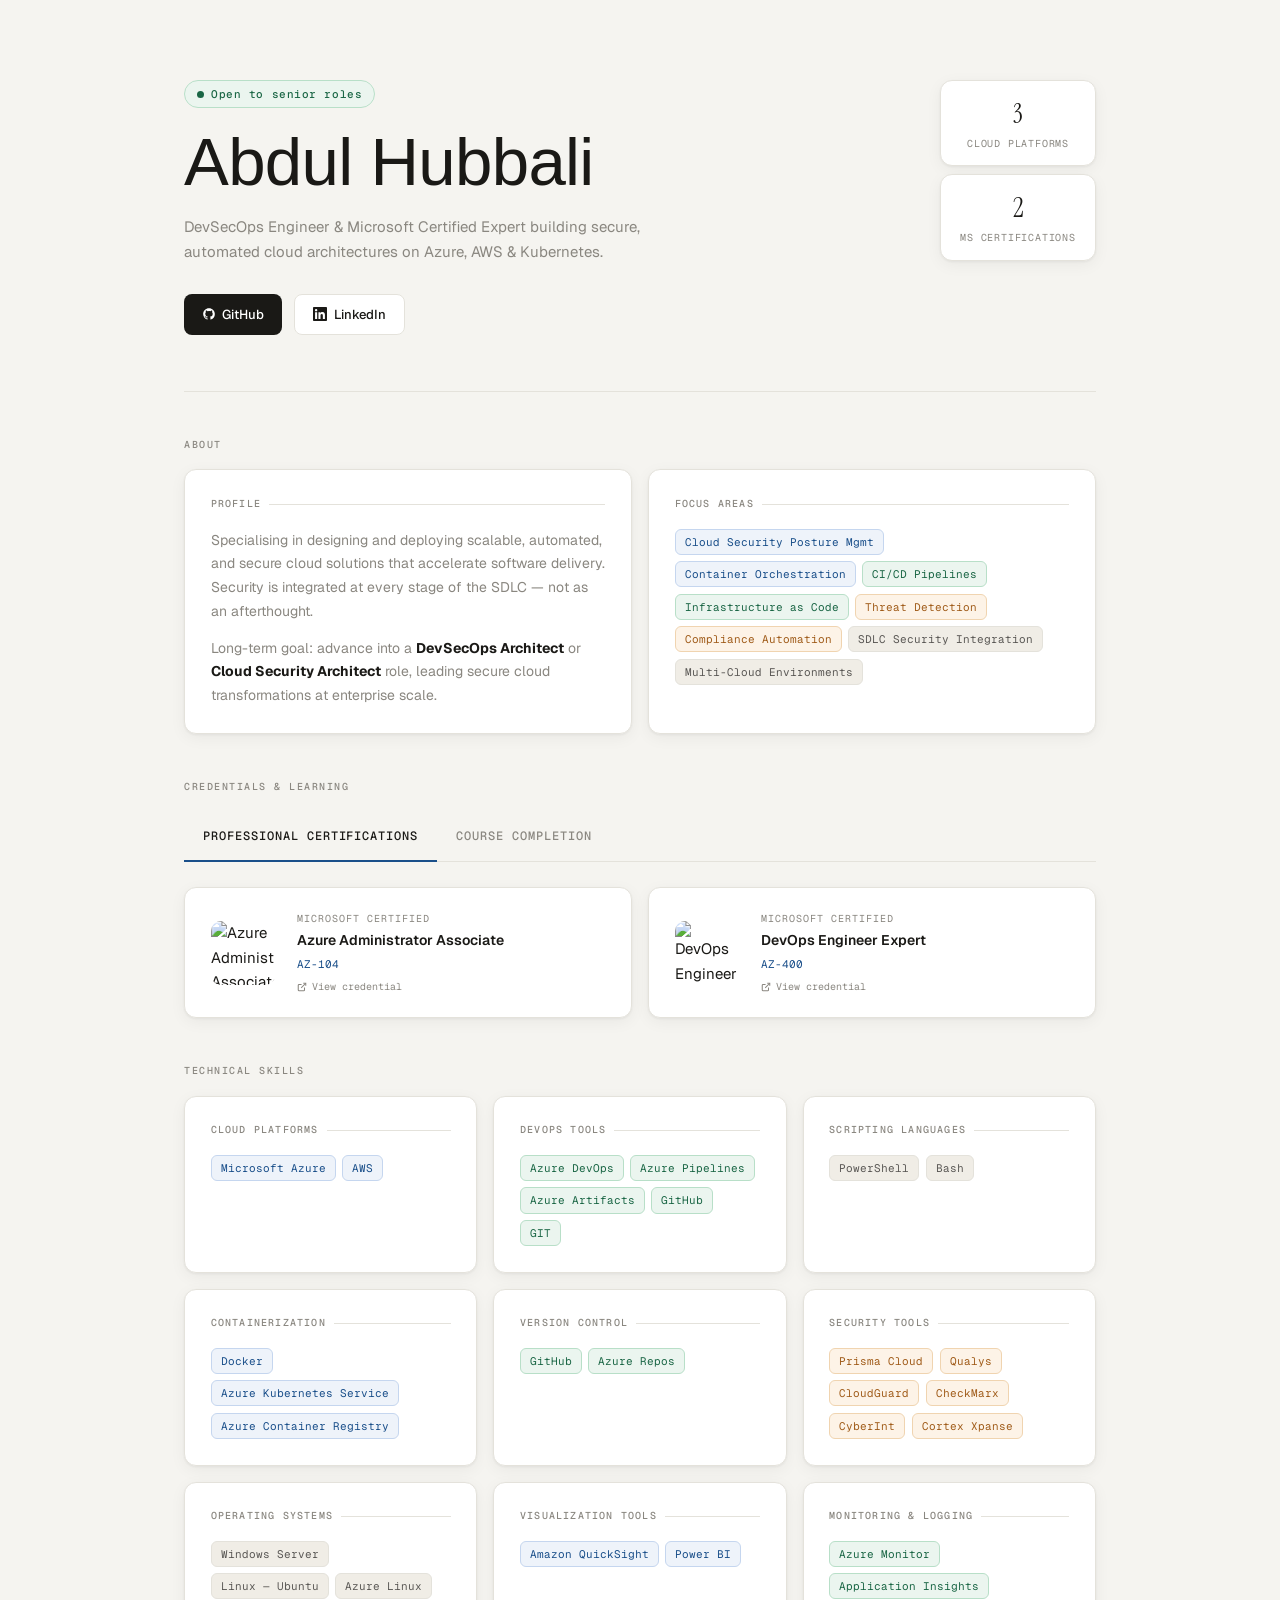
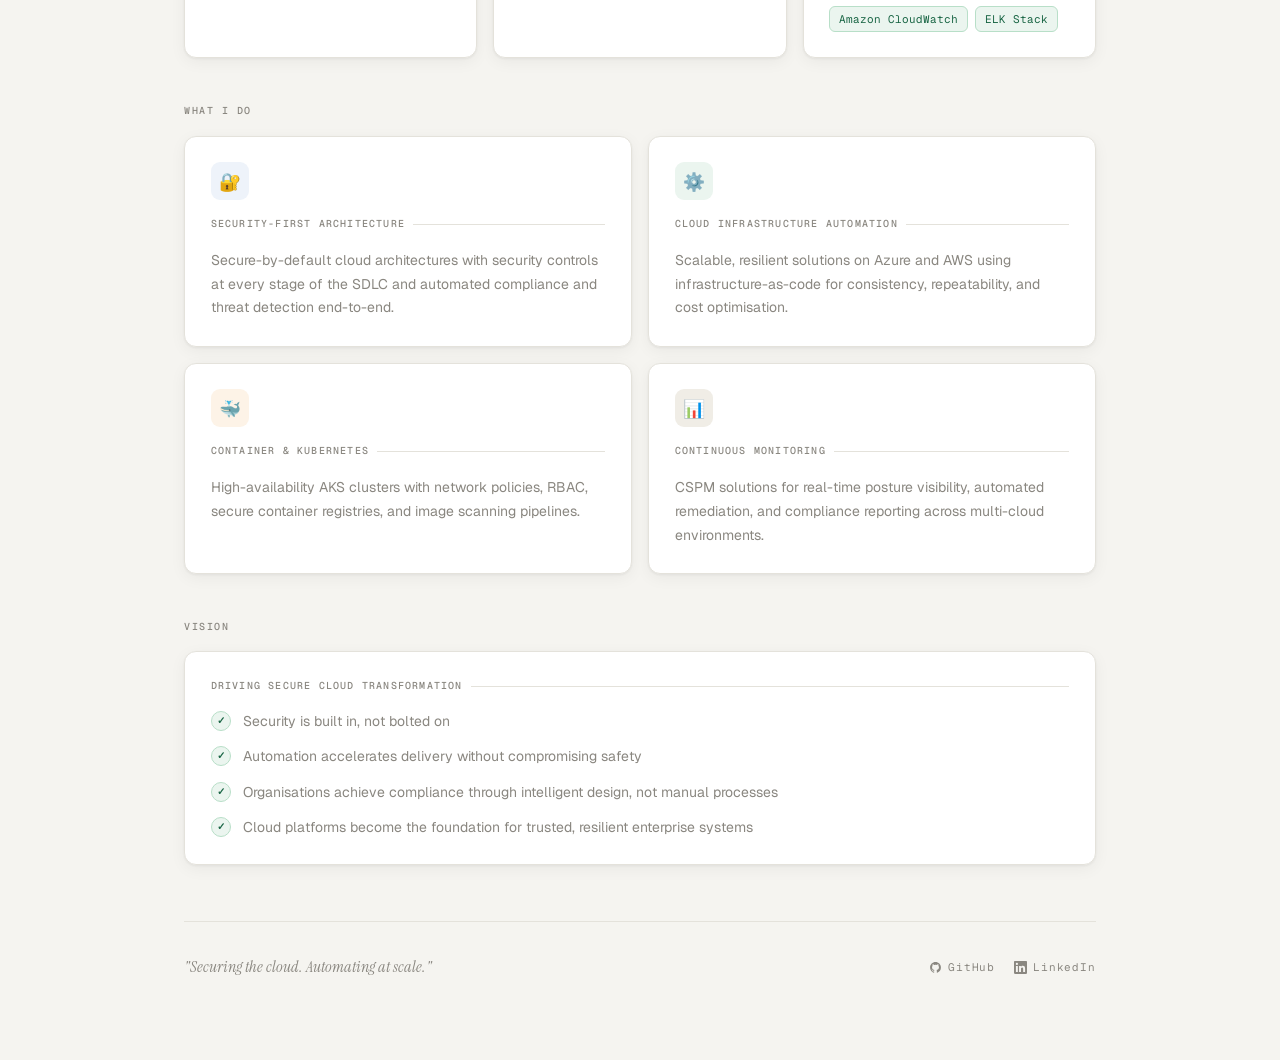
==== index.html @ b05930f1 "update html" ====
<!DOCTYPE html>
<html lang="en">
<head>
  <meta charset="UTF-8" />
  <meta name="viewport" content="width=device-width, initial-scale=1.0"/>
  <title>Abdul Hubbali — DevSecOps Engineer</title>
  <link rel="preconnect" href="https://fonts.googleapis.com">
  <link href="https://fonts.googleapis.com/css2?family=Instrument+Serif:ital@0;1&family=Geist:wght@300;400;500;600&family=Geist+Mono:wght@400;500&display=swap" rel="stylesheet">
  <style>
    *, *::before, *::after { box-sizing: border-box; margin: 0; padding: 0; }

    :root {
      --bg: #f5f4f0;
      --white: #ffffff;
      --border: #e4e2db;
      --text: #1a1916;
      --muted: #8a8780;
      --faint: #f0ede6;
      --blue: #1a4f8a;
      --blue-light: #eef3fa;
      --green: #1a6645;
      --green-light: #ebf5ef;
      --amber: #a05c1a;
      --amber-light: #fdf3e7;
      --serif: 'Instrument Serif', serif;
      --sans: 'Geist', sans-serif;
      --mono: 'Geist Mono', monospace;
      --radius: 12px;
      --shadow: 0 1px 3px rgba(0,0,0,0.06), 0 4px 16px rgba(0,0,0,0.05);
      --shadow-hover: 0 2px 6px rgba(0,0,0,0.08), 0 8px 28px rgba(0,0,0,0.08);
    }

    html { scroll-behavior: smooth; }

    body {
      background: var(--bg);
      color: var(--text);
      font-family: var(--sans);
      font-size: 15px;
      line-height: 1.65;
      -webkit-font-smoothing: antialiased;
    }

    a { color: inherit; text-decoration: none; }

    .page { max-width: 960px; margin: 0 auto; padding: 0 1.5rem 5rem; }

    /* ── Hero ── */
    .hero {
      padding: 5rem 0 3.5rem;
      display: grid;
      grid-template-columns: 1fr auto;
      align-items: start;
      gap: 2rem;
      border-bottom: 1px solid var(--border);
      margin-bottom: 2.5rem;
      opacity: 0;
      animation: fadeIn 0.7s ease forwards;
    }

    .hero-badge {
      display: inline-flex;
      align-items: center;
      gap: 0.45rem;
      background: var(--green-light);
      color: var(--green);
      font-family: var(--mono);
      font-size: 11px;
      font-weight: 500;
      letter-spacing: 0.05em;
      padding: 4px 12px;
      border-radius: 100px;
      margin-bottom: 1.2rem;
      border: 1px solid #b8dfc8;
    }

    .hero-badge::before {
      content: '';
      width: 7px; height: 7px;
      border-radius: 50%;
      background: var(--green);
    }

    .hero h1 {
      font-family: 'Calibri', 'Candara', sans-serif;
      font-size: clamp(2.8rem, 5.5vw, 4.2rem);
      font-weight: 400;
      line-height: 1.05;
      letter-spacing: -0.01em;
      margin-bottom: 1rem;
      white-space: nowrap;
    }

    .hero h1 em { font-style: italic; color: var(--blue); }

    .hero-desc {
      font-size: 15px;
      color: var(--muted);
      max-width: 480px;
      line-height: 1.7;
      margin-bottom: 1.8rem;
    }

    .hero-actions { display: flex; gap: 0.75rem; flex-wrap: wrap; }

    .btn {
      display: inline-flex;
      align-items: center;
      gap: 0.4rem;
      font-family: var(--sans);
      font-size: 13px;
      font-weight: 500;
      padding: 9px 18px;
      border-radius: 8px;
      transition: all 0.18s ease;
      cursor: pointer;
    }

    .btn-primary { background: var(--text); color: var(--white); }
    .btn-primary:hover { background: #333; transform: translateY(-1px); box-shadow: 0 4px 12px rgba(0,0,0,0.15); }
    .btn-secondary { background: var(--white); color: var(--text); border: 1px solid var(--border); }
    .btn-secondary:hover { border-color: #ccc; transform: translateY(-1px); box-shadow: var(--shadow); }

    .stat-strip {
      display: flex;
      flex-direction: column;
      gap: 0.5rem;
    }

    .stat-item {
      background: var(--white);
      border: 1px solid var(--border);
      border-radius: var(--radius);
      padding: 0.8rem 1.2rem;
      min-width: 150px;
      text-align: center;
      box-shadow: var(--shadow);
    }

    .stat-number {
      font-family: var(--serif);
      font-size: 1.6rem;
      font-weight: 400;
      color: var(--text);
    }

    .stat-label {
      font-family: var(--mono);
      font-size: 10px;
      letter-spacing: 0.08em;
      color: var(--muted);
      text-transform: uppercase;
    }

    /* ── Grid ── */
    .grid { display: grid; gap: 1rem; }
    .grid-2 { grid-template-columns: repeat(2, 1fr); }
    .grid-3 { grid-template-columns: repeat(3, 1fr); }

    /* ── Card ── */
    .card {
      background: var(--white);
      border: 1px solid var(--border);
      border-radius: var(--radius);
      padding: 1.6rem;
      box-shadow: var(--shadow);
      transition: box-shadow 0.2s, transform 0.2s, opacity 0.5s, translate 0.5s;
      opacity: 0;
      translate: 0 14px;
    }

    .card.visible { opacity: 1; translate: 0 0; }
    .card:hover { box-shadow: var(--shadow-hover); transform: translateY(-2px); }
    .card-wide { grid-column: 1 / -1; }

    .card-label {
      font-family: var(--mono);
      font-size: 10px;
      font-weight: 500;
      letter-spacing: 0.12em;
      text-transform: uppercase;
      color: var(--muted);
      margin-bottom: 1rem;
      display: flex;
      align-items: center;
      gap: 0.5rem;
    }

    .card-label::after { content: ''; flex: 1; height: 1px; background: var(--border); }

    .card h2 { font-family: var(--serif); font-size: 1.3rem; font-weight: 400; margin-bottom: 0.6rem; }
    .card p { font-size: 14px; color: var(--muted); line-height: 1.7; }

    /* ── Pillar icon ── */
    .pillar-icon {
      width: 38px; height: 38px;
      border-radius: 9px;
      display: flex; align-items: center; justify-content: center;
      font-size: 1.1rem;
      margin-bottom: 1rem;
    }

    .icon-blue { background: var(--blue-light); }
    .icon-green { background: var(--green-light); }
    .icon-amber { background: var(--amber-light); }
    .icon-gray { background: var(--faint); }

    /* ── Tags ── */
    .tags { display: flex; flex-wrap: wrap; gap: 0.4rem; margin-top: 0.8rem; }

    .tag {
      font-family: var(--mono);
      font-size: 11px;
      padding: 3px 9px;
      border-radius: 6px;
      background: var(--faint);
      color: #5a5855;
      border: 1px solid var(--border);
      transition: background 0.15s;
    }

    .tag:hover { background: var(--blue-light); color: var(--blue); border-color: #c5d6ef; }
    .tag-blue { background: var(--blue-light); color: var(--blue); border-color: #c5d6ef; }
    .tag-green { background: var(--green-light); color: var(--green); border-color: #b8dfc8; }
    .tag-amber { background: var(--amber-light); color: var(--amber); border-color: #f0d4b0; }

    /* ── Section heading ── */
    .section-heading {
      font-family: var(--mono);
      font-size: 10px;
      font-weight: 500;
      letter-spacing: 0.15em;
      text-transform: uppercase;
      color: var(--muted);
      margin: 2.8rem 0 1rem;
      opacity: 0;
      animation: fadeIn 0.6s ease forwards 0.3s;
    }

    /* ── Cert cards ── */
    .cert-card {
      background: var(--white);
      border: 1px solid var(--border);
      border-radius: var(--radius);
      padding: 1.4rem 1.6rem;
      display: flex;
      align-items: center;
      gap: 1.4rem;
      box-shadow: var(--shadow);
      transition: box-shadow 0.2s, transform 0.2s, opacity 0.5s, translate 0.5s;
      opacity: 0;
      translate: 0 14px;
    }

    .cert-card.visible { opacity: 1; translate: 0 0; }
    .cert-card:hover { box-shadow: var(--shadow-hover); transform: translateY(-2px); }

    .cert-badge-img {
      width: 64px; height: 64px;
      flex-shrink: 0;
      border-radius: 10px;
      overflow: hidden;
      background: transparent;
      display: flex; align-items: center; justify-content: center;
    }

    .cert-badge-img img { width: 100%; height: 100%; object-fit: contain; }

    .cert-info { flex: 1; }

    .cert-issuer {
      font-family: var(--mono);
      font-size: 10px;
      letter-spacing: 0.1em;
      text-transform: uppercase;
      color: var(--muted);
      margin-bottom: 0.25rem;
    }

    .cert-name {
      font-size: 14px;
      font-weight: 600;
      color: var(--text);
      line-height: 1.4;
      margin-bottom: 0.25rem;
    }

    .cert-id {
      font-family: var(--mono);
      font-size: 11px;
      color: var(--blue);
    }

    /* ── Tabs ── */
    .cert-tabs {
      display: flex;
      gap: 0;
      border-bottom: 1px solid var(--border);
      margin-bottom: 1.6rem;
      align-items: center;
    }

    .cert-tab {
      padding: 1rem 1.2rem;
      font-family: var(--mono);
      font-size: 12px;
      font-weight: 500;
      letter-spacing: 0.08em;
      text-transform: uppercase;
      color: var(--muted);
      cursor: pointer;
      border: none;
      background: none;
      transition: color 0.2s, border-color 0.2s;
      border-bottom: 2px solid transparent;
      position: relative;
      margin-bottom: -1px;
    }

    .cert-tab:hover { color: var(--text); }

    .cert-tab.active {
      color: var(--text);
      border-bottom-color: var(--blue);
    }

    .cert-tab-content {
      display: none;
      opacity: 0;
      transition: opacity 0.3s ease;
    }

    .cert-tab-content.active {
      display: block;
      opacity: 1;
    }

    /* ── Course Certificate Cards ── */
    .course-cert-grid {
      display: grid;
      gap: 1rem;
      grid-template-columns: repeat(auto-fill, minmax(160px, 1fr));
    }

    .course-cert-card {
      background: var(--white);
      border: 1px solid var(--border);
      border-radius: var(--radius);
      padding: 1.2rem;
      display: flex;
      flex-direction: column;
      align-items: center;
      text-align: center;
      cursor: pointer;
      transition: all 0.2s ease;
      text-decoration: none;
      color: inherit;
      box-shadow: var(--shadow);
      opacity: 0;
      translate: 0 14px;
    }

    .course-cert-card.visible {
      opacity: 1;
      translate: 0 0;
    }

    .course-cert-card:hover {
      box-shadow: var(--shadow-hover);
      transform: translateY(-3px);
      border-color: var(--blue);
    }

    .course-cert-icon {
      width: 56px;
      height: 56px;
      border-radius: 10px;
      display: flex;
      align-items: center;
      justify-content: center;
      margin-bottom: 0.8rem;
      flex-shrink: 0;
      overflow: hidden;
      background: var(--faint);
      border: 1px solid var(--border);
    }

    .course-cert-icon img {
      width: 100%;
      height: 100%;
      object-fit: contain;
      padding: 8px;
    }

    .course-cert-icon svg {
      width: 100%;
      height: 100%;
    }

    .course-cert-issuer {
      font-family: var(--mono);
      font-size: 9px;
      letter-spacing: 0.1em;
      text-transform: uppercase;
      color: var(--muted);
      margin-bottom: 0.4rem;
    }

    .course-cert-name {
      font-size: 13px;
      font-weight: 500;
      color: var(--text);
      line-height: 1.3;
      margin-bottom: 0.6rem;
    }

    .course-cert-meta {
      font-family: var(--mono);
      font-size: 10px;
      color: var(--blue);
      display: flex;
      align-items: center;
      justify-content: center;
      gap: 0.3rem;
      margin-top: auto;
      padding-top: 0.6rem;
      border-top: 1px solid var(--border);
      width: 100%;
    }

    /* ── Course icon backgrounds ── */
    .icon-anthropic { background: linear-gradient(135deg, #667eea 0%, #764ba2 100%); }
    .icon-coursera { background: linear-gradient(135deg, #4c8cff 0%, #00b4db 100%); }

    /* ── Skill groups ── */
    .skill-group { margin-bottom: 1.4rem; }
    .skill-group:last-child { margin-bottom: 0; }

    .skill-group-title {
      font-family: var(--mono);
      font-size: 10px;
      font-weight: 500;
      letter-spacing: 0.12em;
      text-transform: uppercase;
      color: var(--muted);
      margin-bottom: 0.5rem;
    }

    /* ── Vision ── */
    .vision-list { list-style: none; display: grid; gap: 0.8rem; margin-top: 0.5rem; }

    .vision-list li {
      display: flex;
      align-items: flex-start;
      gap: 0.75rem;
      font-size: 14px;
      color: var(--muted);
      line-height: 1.6;
    }

    .vision-check {
      width: 20px; height: 20px;
      border-radius: 50%;
      background: var(--green-light);
      color: var(--green);
      display: flex; align-items: center; justify-content: center;
      font-size: 10px;
      font-weight: 700;
      flex-shrink: 0;
      margin-top: 1px;
      border: 1px solid #b8dfc8;
    }

    /* ── Footer ── */
    footer {
      margin-top: 3.5rem;
      padding-top: 2rem;
      border-top: 1px solid var(--border);
      display: flex;
      justify-content: space-between;
      align-items: center;
      opacity: 0;
      animation: fadeIn 0.6s ease forwards 0.6s;
    }

    .footer-quote {
      font-family: var(--serif);
      font-style: italic;
      font-size: 1rem;
      color: var(--muted);
    }

    .footer-links { display: flex; gap: 1.2rem; }

    .footer-links a {
      font-family: var(--mono);
      font-size: 11px;
      letter-spacing: 0.08em;
      color: var(--muted);
      display: flex;
      align-items: center;
      gap: 0.35rem;
      transition: color 0.15s;
    }

    .footer-links a:hover { color: var(--blue); }

    /* ── Animations ── */
    @keyframes fadeIn {
      from { opacity: 0; transform: translateY(10px); }
      to   { opacity: 1; transform: none; }
    }

    /* ── Cert card clickable ── */
    .cert-card { cursor: pointer; }
    .cert-card:hover .cert-name { color: var(--blue); }
    .cert-card .cert-click-hint {
      font-family: var(--mono);
      font-size: 10px;
      color: var(--muted);
      margin-top: 0.35rem;
      display: flex;
      align-items: center;
      gap: 0.3rem;
      transition: color 0.15s;
    }
    .cert-card:hover .cert-click-hint { color: var(--blue); }

    /* ── Modal overlay ── */
    .modal-overlay {
      position: fixed;
      inset: 0;
      background: rgba(20, 18, 14, 0.55);
      backdrop-filter: blur(4px);
      -webkit-backdrop-filter: blur(4px);
      z-index: 1000;
      display: flex;
      align-items: center;
      justify-content: center;
      padding: 1rem;
      opacity: 0;
      pointer-events: none;
      transition: opacity 0.25s ease;
    }

    .modal-overlay.open {
      opacity: 1;
      pointer-events: all;
    }

    .modal {
      background: var(--white);
      border: 1px solid var(--border);
      border-radius: 16px;
      box-shadow: 0 8px 40px rgba(0,0,0,0.18);
      width: 100%;
      max-width: 560px;
      overflow: hidden;
      transform: translateY(16px) scale(0.98);
      transition: transform 0.25s ease;
    }

    .modal-overlay.open .modal {
      transform: translateY(0) scale(1);
    }

    .modal-header {
      display: flex;
      align-items: center;
      gap: 1.2rem;
      padding: 1.4rem 1.6rem;
      border-bottom: 1px solid var(--border);
      background: var(--faint);
    }

    .modal-badge {
      width: 56px; height: 56px;
      border-radius: 10px;
      overflow: hidden;
      background: var(--white);
      flex-shrink: 0;
      border: 1px solid var(--border);
      display: flex; align-items: center; justify-content: center;
    }

    .modal-badge img { width: 100%; height: 100%; object-fit: contain; }

    .modal-title-group { flex: 1; }

    .modal-issuer {
      font-family: var(--mono);
      font-size: 10px;
      letter-spacing: 0.12em;
      text-transform: uppercase;
      color: var(--muted);
      margin-bottom: 0.2rem;
    }

    .modal-title {
      font-family: var(--serif);
      font-size: 1.15rem;
      font-weight: 400;
      color: var(--text);
      line-height: 1.3;
    }

    .modal-close {
      width: 32px; height: 32px;
      border-radius: 8px;
      border: 1px solid var(--border);
      background: var(--white);
      color: var(--muted);
      cursor: pointer;
      display: flex; align-items: center; justify-content: center;
      font-size: 1rem;
      flex-shrink: 0;
      transition: background 0.15s, color 0.15s;
    }

    .modal-close:hover { background: var(--faint); color: var(--text); }

    .modal-body { padding: 1.4rem 1.6rem; }

    .modal-credential-preview {
      display: flex;
      gap: 1.6rem;
      align-items: center;
      background: var(--faint);
      border: 1px solid var(--border);
      border-radius: 10px;
      padding: 1.6rem;
    }

    .credential-badge-large {
      width: 120px;
      height: 120px;
      flex-shrink: 0;
      border-radius: 12px;
      overflow: hidden;
      background: transparent;
      display: flex;
      align-items: center;
      justify-content: center;
    }

    .credential-badge-large img {
      width: 100%;
      height: 100%;
      object-fit: contain;
    }

    .credential-details { flex: 1; }

    .credential-meta {
      display: flex;
      align-items: center;
      gap: 0.4rem;
      font-family: var(--mono);
      font-size: 10px;
      letter-spacing: 0.1em;
      text-transform: uppercase;
      color: var(--muted);
      margin-bottom: 0.5rem;
    }

    .credential-dot { color: var(--border); }

    .credential-name {
      font-family: var(--serif);
      font-size: 1.2rem;
      font-weight: 400;
      color: var(--text);
      line-height: 1.25;
      margin-bottom: 0.3rem;
    }

    .credential-exam {
      font-family: var(--mono);
      font-size: 11px;
      color: var(--blue);
      margin-bottom: 0.8rem;
    }

    .credential-desc {
      font-size: 13px;
      color: var(--muted);
      line-height: 1.6;
      margin-bottom: 1rem;
    }

    .credential-btn {
      display: inline-flex;
      align-items: center;
      gap: 0.4rem;
      font-family: var(--sans);
      font-size: 12px;
      font-weight: 500;
      padding: 8px 16px;
      border-radius: 7px;
      background: var(--blue);
      color: var(--white);
      text-decoration: none;
      transition: opacity 0.15s, transform 0.15s;
    }

    .credential-btn:hover { opacity: 0.88; transform: translateY(-1px); }

    @media (max-width: 500px) {
      .modal-credential-preview { flex-direction: column; text-align: center; }
      .credential-meta { justify-content: center; }
    }

    .modal-footer {
      display: flex;
      align-items: center;
      justify-content: space-between;
      padding: 1rem 1.6rem;
      border-top: 1px solid var(--border);
      background: var(--faint);
    }

    .modal-cert-id {
      font-family: var(--mono);
      font-size: 11px;
      color: var(--muted);
    }

    .modal-open-link {
      display: inline-flex;
      align-items: center;
      gap: 0.35rem;
      font-family: var(--mono);
      font-size: 11px;
      color: var(--blue);
      text-decoration: none;
      transition: opacity 0.15s;
    }

    .modal-open-link:hover { opacity: 0.75; }

    /* ── Responsive ── */
    @media (max-width: 700px) {
      .hero { grid-template-columns: 1fr; }
      .stat-strip { flex-direction: row; }
      .grid-2, .grid-3 { grid-template-columns: 1fr; }
      footer { flex-direction: column; gap: 1rem; text-align: center; }
      .modal-iframe-wrap { height: 320px; }
      .course-cert-grid { grid-template-columns: repeat(auto-fill, minmax(140px, 1fr)); gap: 0.8rem; }
      .cert-tabs { overflow-x: auto; }
      .cert-tab { padding: 0.9rem 1rem; font-size: 11px; }
    }
  </style>
</head>
<body>
<div class="page">

  <!-- Hero -->
  <header class="hero">
    <div>
      <div class="hero-badge">Open to senior roles</div>
      <h1>Abdul Hubbali</h1>
      <p class="hero-desc">
        DevSecOps Engineer &amp; Microsoft Certified Expert building secure,
        automated cloud architectures on Azure, AWS &amp; Kubernetes.
      </p>
      <div class="hero-actions">
        <a href="https://github.com/inferno12121" target="_blank" class="btn btn-primary">
          <svg width="14" height="14" viewBox="0 0 24 24" fill="currentColor"><path d="M12 2C6.477 2 2 6.484 2 12.017c0 4.425 2.865 8.18 6.839 9.504.5.092.682-.217.682-.483 0-.237-.008-.868-.013-1.703-2.782.605-3.369-1.343-3.369-1.343-.454-1.158-1.11-1.466-1.11-1.466-.908-.62.069-.608.069-.608 1.003.07 1.531 1.032 1.531 1.032.892 1.53 2.341 1.088 2.91.832.092-.647.35-1.088.636-1.338-2.22-.253-4.555-1.113-4.555-4.951 0-1.093.39-1.988 1.029-2.688-.103-.253-.446-1.272.098-2.65 0 0 .84-.27 2.75 1.026A9.564 9.564 0 0112 6.844c.85.004 1.705.115 2.504.337 1.909-1.296 2.747-1.027 2.747-1.027.546 1.379.202 2.398.1 2.651.64.7 1.028 1.595 1.028 2.688 0 3.848-2.339 4.695-4.566 4.943.359.309.678.92.678 1.855 0 1.338-.012 2.419-.012 2.747 0 .268.18.58.688.482A10.019 10.019 0 0022 12.017C22 6.484 17.522 2 12 2z"/></svg>
          GitHub
        </a>
        <a href="https://www.linkedin.com/in/abdul-hubbali-54670813b" target="_blank" class="btn btn-secondary">
          <svg width="14" height="14" viewBox="0 0 24 24" fill="currentColor"><path d="M20.447 20.452h-3.554v-5.569c0-1.328-.027-3.037-1.852-3.037-1.853 0-2.136 1.445-2.136 2.939v5.667H9.351V9h3.414v1.561h.046c.477-.9 1.637-1.85 3.37-1.85 3.601 0 4.267 2.37 4.267 5.455v6.286zM5.337 7.433a2.062 2.062 0 01-2.063-2.065 2.064 2.064 0 112.063 2.065zm1.782 13.019H3.555V9h3.564v11.452zM22.225 0H1.771C.792 0 0 .774 0 1.729v20.542C0 23.227.792 24 1.771 24h20.451C23.2 24 24 23.227 24 22.271V1.729C24 .774 23.2 0 22.222 0h.003z"/></svg>
          LinkedIn
        </a>
      </div>
    </div>
    <div class="stat-strip">
      <div class="stat-item">
        <div class="stat-number">3</div>
        <div class="stat-label">Cloud Platforms</div>
      </div>
      <div class="stat-item">
        <div class="stat-number">2</div>
        <div class="stat-label">MS Certifications</div>
      </div>
    </div>
  </header>

  <!-- About -->
  <div class="section-heading">About</div>
  <div class="grid grid-2">
    <div class="card">
      <div class="card-label">Profile</div>
      <p>Specialising in designing and deploying scalable, automated, and secure cloud solutions that accelerate software delivery. Security is integrated at every stage of the SDLC — not as an afterthought.</p>
      <p style="margin-top:0.8rem;">Long-term goal: advance into a <strong style="color:var(--text)">DevSecOps Architect</strong> or <strong style="color:var(--text)">Cloud Security Architect</strong> role, leading secure cloud transformations at enterprise scale.</p>
    </div>
    <div class="card">
      <div class="card-label">Focus Areas</div>
      <div class="tags" style="margin-top:0">
        <span class="tag tag-blue">Cloud Security Posture Mgmt</span>
        <span class="tag tag-blue">Container Orchestration</span>
        <span class="tag tag-green">CI/CD Pipelines</span>
        <span class="tag tag-green">Infrastructure as Code</span>
        <span class="tag tag-amber">Threat Detection</span>
        <span class="tag tag-amber">Compliance Automation</span>
        <span class="tag">SDLC Security Integration</span>
        <span class="tag">Multi-Cloud Environments</span>
      </div>
    </div>
  </div>

  <!-- Certifications & Courses -->
  <div class="section-heading">Credentials & Learning</div>
  
  <!-- Tab Navigation -->
  <div class="cert-tabs">
    <button class="cert-tab active" onclick="switchTab('certifications')">Professional Certifications</button>
    <button class="cert-tab" onclick="switchTab('courses')">Course Completion</button>
  </div>

  <!-- Certifications Tab -->
  <div id="certifications" class="cert-tab-content active">
    <div class="grid grid-2">
      <div class="cert-card" onclick="openCert('az104')" role="button" tabindex="0" aria-label="View Azure Administrator Associate credential">
        <div class="cert-badge-img">
          <img
            src="microsoft-certified-associate-badge.svg"
            alt="Azure Administrator Associate Badge"
            
          />
        </div>
        <div class="cert-info">
          <div class="cert-issuer">Microsoft Certified</div>
          <div class="cert-name">Azure Administrator Associate</div>
          <div class="cert-id">AZ-104</div>
          <div class="cert-click-hint">
            <svg width="10" height="10" viewBox="0 0 24 24" fill="none" stroke="currentColor" stroke-width="2.5"><path d="M18 13v6a2 2 0 01-2 2H5a2 2 0 01-2-2V8a2 2 0 012-2h6"/><polyline points="15 3 21 3 21 9"/><line x1="10" y1="14" x2="21" y2="3"/></svg>
            View credential
          </div>
        </div>
      </div>

      <div class="cert-card" onclick="openCert('az400')" role="button" tabindex="0" aria-label="View DevOps Engineer Expert credential">
        <div class="cert-badge-img">
          <img
            src="microsoft-certified-expert-badge.svg"
            alt="DevOps Engineer Expert Badge"
            
          />
        </div>
        <div class="cert-info">
          <div class="cert-issuer">Microsoft Certified</div>
          <div class="cert-name">DevOps Engineer Expert</div>
          <div class="cert-id">AZ-400</div>
          <div class="cert-click-hint">
            <svg width="10" height="10" viewBox="0 0 24 24" fill="none" stroke="currentColor" stroke-width="2.5"><path d="M18 13v6a2 2 0 01-2 2H5a2 2 0 01-2-2V8a2 2 0 012-2h6"/><polyline points="15 3 21 3 21 9"/><line x1="10" y1="14" x2="21" y2="3"/></svg>
            View credential
          </div>
        </div>
      </div>
    </div>
  </div>

  <!-- Courses Tab -->
  <div id="courses" class="cert-tab-content">
    <div class="course-cert-grid">
      <!-- Anthropic Courses -->
      <div class="course-cert-card" onclick="openCourseCert('anthropic-ai-fluency')" role="button" tabindex="0">
        <div class="course-cert-icon icon-anthropic">
          <img src="logos/Anthropic.png" alt="Anthropic logo" />
        </div>
        <div class="course-cert-issuer">Anthropic</div>
        <div class="course-cert-name">AI Fluency: Framework &amp; Foundations</div>
        <div class="course-cert-meta">
          <svg width="12" height="12" viewBox="0 0 24 24" fill="none" stroke="currentColor" stroke-width="2"><path d="M18 13v6a2 2 0 01-2 2H5a2 2 0 01-2-2V8a2 2 0 012-2h6"/><polyline points="15 3 21 3 21 9"/><line x1="10" y1="14" x2="21" y2="3"/></svg>
        </div>
      </div>

      <div class="course-cert-card" onclick="openCourseCert('anthropic-claude-101')" role="button" tabindex="0">
        <div class="course-cert-icon icon-anthropic">
          <img src="logos/Anthropic.png" alt="Anthropic logo" />
        </div>
        <div class="course-cert-issuer">Anthropic</div>
        <div class="course-cert-name">Claude 101</div>
        <div class="course-cert-meta">
          <svg width="12" height="12" viewBox="0 0 24 24" fill="none" stroke="currentColor" stroke-width="2"><path d="M18 13v6a2 2 0 01-2 2H5a2 2 0 01-2-2V8a2 2 0 012-2h6"/><polyline points="15 3 21 3 21 9"/><line x1="10" y1="14" x2="21" y2="3"/></svg>
        </div>
      </div>

      <div class="course-cert-card" onclick="openCourseCert('anthropic-claude-code')" role="button" tabindex="0">
        <div class="course-cert-icon icon-anthropic">
          <img src="logos/Anthropic.png" alt="Anthropic logo" />
        </div>
        <div class="course-cert-issuer">Anthropic</div>
        <div class="course-cert-name">Claude Code in Action</div>
        <div class="course-cert-meta">
          <svg width="12" height="12" viewBox="0 0 24 24" fill="none" stroke="currentColor" stroke-width="2"><path d="M18 13v6a2 2 0 01-2 2H5a2 2 0 01-2-2V8a2 2 0 012-2h6"/><polyline points="15 3 21 3 21 9"/><line x1="10" y1="14" x2="21" y2="3"/></svg>
        </div>
      </div>

      <!-- Coursera Courses -->
      <div class="course-cert-card" onclick="openCourseCert('coursera-python-dsa')" role="button" tabindex="0">
        <div class="course-cert-icon icon-coursera">
          <img src="logos/Coursera.png" alt="Coursera logo" />
        </div>
        <div class="course-cert-issuer">Coursera</div>
        <div class="course-cert-name">Python Data Structures</div>
        <div class="course-cert-meta">
          <svg width="12" height="12" viewBox="0 0 24 24" fill="none" stroke="currentColor" stroke-width="2"><path d="M18 13v6a2 2 0 01-2 2H5a2 2 0 01-2-2V8a2 2 0 012-2h6"/><polyline points="15 3 21 3 21 9"/><line x1="10" y1="14" x2="21" y2="3"/></svg>
        </div>
      </div>

      <div class="course-cert-card" onclick="openCourseCert('coursera-python-everybody')" role="button" tabindex="0">
        <div class="course-cert-icon icon-coursera">
          <img src="logos/Coursera.png" alt="Coursera logo" />
        </div>
        <div class="course-cert-issuer">Coursera</div>
        <div class="course-cert-name">Python for Everybody</div>
        <div class="course-cert-meta">
          <svg width="12" height="12" viewBox="0 0 24 24" fill="none" stroke="currentColor" stroke-width="2"><path d="M18 13v6a2 2 0 01-2 2H5a2 2 0 01-2-2V8a2 2 0 012-2h6"/><polyline points="15 3 21 3 21 9"/><line x1="10" y1="14" x2="21" y2="3"/></svg>
        </div>
      </div>
    </div>
  </div>

  <!-- Skills -->
  <div class="section-heading">Technical Skills</div>
  <div class="grid grid-3">

    <div class="card">
      <div class="card-label">Cloud Platforms</div>
      <div class="tags" style="margin-top:0">
        <span class="tag tag-blue">Microsoft Azure</span>
        <span class="tag tag-blue">AWS</span>
      </div>
    </div>

    <div class="card">
      <div class="card-label">DevOps Tools</div>
      <div class="tags" style="margin-top:0">
        <span class="tag tag-green">Azure DevOps</span>
        <span class="tag tag-green">Azure Pipelines</span>
        <span class="tag tag-green">Azure Artifacts</span>
        <span class="tag tag-green">GitHub</span>
        <span class="tag tag-green">GIT</span>
      </div>
    </div>

    <div class="card">
      <div class="card-label">Scripting Languages</div>
      <div class="tags" style="margin-top:0">
        <span class="tag">PowerShell</span>
        <span class="tag">Bash</span>
      </div>
    </div>

    <div class="card">
      <div class="card-label">Containerization</div>
      <div class="tags" style="margin-top:0">
        <span class="tag tag-blue">Docker</span>
        <span class="tag tag-blue">Azure Kubernetes Service</span>
        <span class="tag tag-blue">Azure Container Registry</span>
      </div>
    </div>

    <div class="card">
      <div class="card-label">Version Control</div>
      <div class="tags" style="margin-top:0">
        <span class="tag tag-green">GitHub</span>
        <span class="tag tag-green">Azure Repos</span>
      </div>
    </div>

    <div class="card">
      <div class="card-label">Security Tools</div>
      <div class="tags" style="margin-top:0">
        <span class="tag tag-amber">Prisma Cloud</span>
        <span class="tag tag-amber">Qualys</span>
        <span class="tag tag-amber">CloudGuard</span>
        <span class="tag tag-amber">CheckMarx</span>
        <span class="tag tag-amber">CyberInt</span>
        <span class="tag tag-amber">Cortex Xpanse</span>
      </div>
    </div>

    <div class="card">
      <div class="card-label">Operating Systems</div>
      <div class="tags" style="margin-top:0">
        <span class="tag">Windows Server</span>
        <span class="tag">Linux — Ubuntu</span>
        <span class="tag">Azure Linux</span>
      </div>
    </div>

    <div class="card">
      <div class="card-label">Visualization Tools</div>
      <div class="tags" style="margin-top:0">
        <span class="tag tag-blue">Amazon QuickSight</span>
        <span class="tag tag-blue">Power BI</span>
      </div>
    </div>

    <div class="card">
      <div class="card-label">Monitoring & Logging</div>
      <div class="tags" style="margin-top:0">
        <span class="tag tag-green">Azure Monitor</span>
        <span class="tag tag-green">Application Insights</span>
        <span class="tag tag-green">Amazon CloudWatch</span>
        <span class="tag tag-green">ELK Stack</span>
      </div>
    </div>

  </div>

  <!-- What I Do -->
  <div class="section-heading">What I Do</div>
  <div class="grid grid-2">
    <div class="card">
      <div class="pillar-icon icon-blue">🔐</div>
      <div class="card-label">Security-First Architecture</div>
      <p>Secure-by-default cloud architectures with security controls at every stage of the SDLC and automated compliance and threat detection end-to-end.</p>
    </div>
    <div class="card">
      <div class="pillar-icon icon-green">⚙️</div>
      <div class="card-label">Cloud Infrastructure Automation</div>
      <p>Scalable, resilient solutions on Azure and AWS using infrastructure-as-code for consistency, repeatability, and cost optimisation.</p>
    </div>
    <div class="card">
      <div class="pillar-icon icon-amber">🐳</div>
      <div class="card-label">Container & Kubernetes</div>
      <p>High-availability AKS clusters with network policies, RBAC, secure container registries, and image scanning pipelines.</p>
    </div>
    <div class="card">
      <div class="pillar-icon icon-gray">📊</div>
      <div class="card-label">Continuous Monitoring</div>
      <p>CSPM solutions for real-time posture visibility, automated remediation, and compliance reporting across multi-cloud environments.</p>
    </div>
  </div>

  <!-- Vision -->
  <div class="section-heading">Vision</div>
  <div class="grid">
    <div class="card card-wide">
      <div class="card-label">Driving Secure Cloud Transformation</div>
      <ul class="vision-list">
        <li><span class="vision-check">✓</span>Security is built in, not bolted on</li>
        <li><span class="vision-check">✓</span>Automation accelerates delivery without compromising safety</li>
        <li><span class="vision-check">✓</span>Organisations achieve compliance through intelligent design, not manual processes</li>
        <li><span class="vision-check">✓</span>Cloud platforms become the foundation for trusted, resilient enterprise systems</li>
      </ul>
    </div>
  </div>

  <!-- Footer -->
  <footer>
    <div class="footer-quote">"Securing the cloud. Automating at scale."</div>
    <div class="footer-links">
      <a href="https://github.com/inferno12121" target="_blank">
        <svg width="13" height="13" viewBox="0 0 24 24" fill="currentColor"><path d="M12 2C6.477 2 2 6.484 2 12.017c0 4.425 2.865 8.18 6.839 9.504.5.092.682-.217.682-.483 0-.237-.008-.868-.013-1.703-2.782.605-3.369-1.343-3.369-1.343-.454-1.158-1.11-1.466-1.11-1.466-.908-.62.069-.608.069-.608 1.003.07 1.531 1.032 1.531 1.032.892 1.53 2.341 1.088 2.91.832.092-.647.35-1.088.636-1.338-2.22-.253-4.555-1.113-4.555-4.951 0-1.093.39-1.988 1.029-2.688-.103-.253-.446-1.272.098-2.65 0 0 .84-.27 2.75 1.026A9.564 9.564 0 0112 6.844c.85.004 1.705.115 2.504.337 1.909-1.296 2.747-1.027 2.747-1.027.546 1.379.202 2.398.1 2.651.64.7 1.028 1.595 1.028 2.688 0 3.848-2.339 4.695-4.566 4.943.359.309.678.92.678 1.855 0 1.338-.012 2.419-.012 2.747 0 .268.18.58.688.482A10.019 10.019 0 0022 12.017C22 6.484 17.522 2 12 2z"/></svg>
        GitHub
      </a>
      <a href="https://www.linkedin.com/in/abdul-hubbali-54670813b" target="_blank">
        <svg width="13" height="13" viewBox="0 0 24 24" fill="currentColor"><path d="M20.447 20.452h-3.554v-5.569c0-1.328-.027-3.037-1.852-3.037-1.853 0-2.136 1.445-2.136 2.939v5.667H9.351V9h3.414v1.561h.046c.477-.9 1.637-1.85 3.37-1.85 3.601 0 4.267 2.37 4.267 5.455v6.286zM5.337 7.433a2.062 2.062 0 01-2.063-2.065 2.064 2.064 0 112.063 2.065zm1.782 13.019H3.555V9h3.564v11.452zM22.225 0H1.771C.792 0 0 .774 0 1.729v20.542C0 23.227.792 24 1.771 24h20.451C23.2 24 24 23.227 24 22.271V1.729C24 .774 23.2 0 22.222 0h.003z"/></svg>
        LinkedIn
      </a>
    </div>
  </footer>

</div>

<!-- ── Course Certificate Modal ── -->
<div class="modal-overlay" id="courseCertModal" role="dialog" aria-modal="true" aria-labelledby="courseCertModalTitle">
  <div class="modal">
    <div class="modal-header">
      <div class="modal-badge">
        <div id="courseCertModalBadge" style="width: 56px; height: 56px; display: flex; align-items: center; justify-content: center; border-radius: 10px;"></div>
      </div>
      <div class="modal-title-group">
        <div class="modal-issuer" id="courseCertModalIssuer">—</div>
        <div class="modal-title" id="courseCertModalTitle">—</div>
      </div>
      <button class="modal-close" onclick="closeCourseCertModal()" aria-label="Close">✕</button>
    </div>
    <div class="modal-body">
      <div class="modal-credential-preview">
        <div class="credential-badge-large" id="courseCertBadgeLarge" style="width: 120px; height: 120px; display: flex; align-items: center; justify-content: center; border-radius: 12px; background: var(--faint); border: 1px solid var(--border);"></div>
        <div class="credential-details">
          <div class="credential-meta">
            <span class="credential-org" id="courseCertOrg">—</span>
            <span class="credential-dot">·</span>
            <span class="credential-type">Course Certificate</span>
          </div>
          <div class="credential-name" id="courseCertName">—</div>
          <p class="credential-desc" id="courseCertDesc"></p>
          <a class="credential-btn" id="courseCertBtn" href="#" target="_blank" rel="noopener">
            View Certificate
            <svg width="12" height="12" viewBox="0 0 24 24" fill="none" stroke="currentColor" stroke-width="2.5"><path d="M18 13v6a2 2 0 01-2 2H5a2 2 0 01-2-2V8a2 2 0 012-2h6"/><polyline points="15 3 21 3 21 9"/><line x1="10" y1="14" x2="21" y2="3"/></svg>
          </a>
        </div>
      </div>
    </div>
    <div class="modal-footer">
      <span class="modal-cert-id" id="courseCertId"></span>
      <a class="modal-open-link" id="courseCertOpenLink" href="#" target="_blank" rel="noopener">
        Open in new tab
        <svg width="11" height="11" viewBox="0 0 24 24" fill="none" stroke="currentColor" stroke-width="2.5"><path d="M18 13v6a2 2 0 01-2 2H5a2 2 0 01-2-2V8a2 2 0 012-2h6"/><polyline points="15 3 21 3 21 9"/><line x1="10" y1="14" x2="21" y2="3"/></svg>
      </a>
    </div>
  </div>
</div>

<!-- ── Credential Modal ── -->
<div class="modal-overlay" id="certModal" role="dialog" aria-modal="true" aria-labelledby="modalTitle">
  <div class="modal">
    <div class="modal-header">
      <div class="modal-badge">
        <img id="modalBadgeImg" src="" alt="Certification badge" />
      </div>
      <div class="modal-title-group">
        <div class="modal-issuer">Microsoft Certified</div>
        <div class="modal-title" id="modalTitle">—</div>
      </div>
      <button class="modal-close" onclick="closeModal()" aria-label="Close">✕</button>
    </div>
    <div class="modal-body">
      <div class="modal-credential-preview">
        <div class="credential-badge-large">
          <img id="modalBadgeLarge" src="" alt="Certification badge" />
        </div>
        <div class="credential-details">
          <div class="credential-meta">
            <span class="credential-org">Microsoft</span>
            <span class="credential-dot">·</span>
            <span class="credential-type">Certification</span>
          </div>
          <div class="credential-name" id="modalCredName">—</div>
          <div class="credential-exam" id="modalCredExam"></div>
          <p class="credential-desc" id="modalCredDesc"></p>
          <a class="credential-btn" id="modalCredBtn" href="#" target="_blank" rel="noopener">
            View Full Credential
            <svg width="12" height="12" viewBox="0 0 24 24" fill="none" stroke="currentColor" stroke-width="2.5"><path d="M18 13v6a2 2 0 01-2 2H5a2 2 0 01-2-2V8a2 2 0 012-2h6"/><polyline points="15 3 21 3 21 9"/><line x1="10" y1="14" x2="21" y2="3"/></svg>
          </a>
        </div>
      </div>
    </div>
    <div class="modal-footer">
      <span class="modal-cert-id" id="modalCertId"></span>
      <a class="modal-open-link" id="modalOpenLink" href="#" target="_blank" rel="noopener">
        Open in new tab
        <svg width="11" height="11" viewBox="0 0 24 24" fill="none" stroke="currentColor" stroke-width="2.5"><path d="M18 13v6a2 2 0 01-2 2H5a2 2 0 01-2-2V8a2 2 0 012-2h6"/><polyline points="15 3 21 3 21 9"/><line x1="10" y1="14" x2="21" y2="3"/></svg>
      </a>
    </div>
  </div>
</div>

<script>
  // Cert data
  const certs = {
    az104: {
      title: 'Azure Administrator Associate',
      id: 'AZ-104',
      url: 'https://learn.microsoft.com/en-us/users/abdulhubbali/credentials/14fe230f17f3ace6?ref=https%3A%2F%2Fwww.linkedin.com%2F',
      badge: 'microsoft-certified-associate-badge.svg',
      desc: 'Demonstrates skills and knowledge to implement, manage, and monitor identity, governance, storage, compute, and virtual networks in a cloud environment.'
    },
    az400: {
      title: 'DevOps Engineer Expert',
      id: 'AZ-400',
      url: 'https://learn.microsoft.com/en-in/users/abdulhubbali/credentials/86cb8c4fae12992e?ref=https%3A%2F%2Fwww.linkedin.com%2F',
      badge: 'microsoft-certified-expert-badge.svg',
      desc: 'Demonstrates the ability to combine people, process, and technologies to continuously deliver valuable products and services that meet end user needs and business objectives.'
    }
  };

  // Course cert data
  const courseCerts = {
    'anthropic-ai-fluency': {
      issuer: 'Anthropic',
      title: 'AI Fluency: Framework & Foundations',
      url: 'https://verify.skilljar.com/c/88ukrtj3f7gm',
      desc: 'Comprehensive training on AI concepts, frameworks, and foundational principles for building and understanding AI systems.'
    },
    'anthropic-claude-101': {
      issuer: 'Anthropic',
      title: 'Claude 101',
      url: 'https://verify.skilljar.com/c/vkz7fht2igyo',
      desc: 'Introduction to Claude, learning how to effectively prompt and utilize Claude for various tasks and applications.'
    },
    'anthropic-claude-code': {
      issuer: 'Anthropic',
      title: 'Claude Code in Action',
      url: 'https://verify.skilljar.com/c/p3d7hdteeeo6',
      desc: 'Hands-on training on using Claude for code generation, debugging, and software development workflows.'
    },
    'coursera-python-dsa': {
      issuer: 'Coursera',
      title: 'Python Data Structures',
      url: 'https://www.coursera.org/account/accomplishments/verify/FL92XR7R37N8',
      desc: 'Master fundamental data structures in Python including lists, dictionaries, sets, and algorithms for efficient coding.'
    },
    'coursera-python-everybody': {
      issuer: 'Coursera',
      title: 'Python for Everybody',
      url: 'https://www.coursera.org/account/accomplishments/verify/4RC5EWYCKPEF',
      desc: 'Beginner-friendly Python course covering programming fundamentals, data handling, and web services.'
    }
  };

  function openCert(key) {
    const c = certs[key];
    const overlay = document.getElementById('certModal');
    document.getElementById('modalTitle').textContent = c.title;
    document.getElementById('modalCertId').textContent = c.id;
    document.getElementById('modalBadgeImg').src = c.badge;
    document.getElementById('modalBadgeLarge').src = c.badge;
    document.getElementById('modalCredName').textContent = c.title;
    document.getElementById('modalCredExam').textContent = c.id;
    document.getElementById('modalCredDesc').textContent = c.desc;
    document.getElementById('modalCredBtn').href = c.url;
    document.getElementById('modalOpenLink').href = c.url;
    overlay.classList.add('open');
    document.body.style.overflow = 'hidden';
  }

  function closeModal() {
    const overlay = document.getElementById('certModal');
    overlay.classList.remove('open');
    document.body.style.overflow = '';
  }

  function openCourseCert(key) {
    const c = courseCerts[key];
    const overlay = document.getElementById('courseCertModal');
    
    // Set badge image based on issuer
    const badgeImg = c.issuer === 'Anthropic' ? 'logos/Anthropic.png' : 'logos/Coursera.png';
    
    document.getElementById('courseCertModalBadge').innerHTML = `<img src="${badgeImg}" alt="${c.issuer} logo" style="width: 100%; height: 100%; object-fit: contain;" />`;
    document.getElementById('courseCertBadgeLarge').innerHTML = `<img src="${badgeImg}" alt="${c.issuer} logo" style="width: 100%; height: 100%; object-fit: contain;" />`;
    document.getElementById('courseCertModalIssuer').textContent = c.issuer;
    document.getElementById('courseCertModalTitle').textContent = c.title;
    document.getElementById('courseCertOrg').textContent = c.issuer;
    document.getElementById('courseCertName').textContent = c.title;
    document.getElementById('courseCertDesc').textContent = c.desc;
    document.getElementById('courseCertBtn').href = c.url;
    document.getElementById('courseCertOpenLink').href = c.url;
    document.getElementById('courseCertId').textContent = c.issuer + ' Certificate';
    
    overlay.classList.add('open');
    document.body.style.overflow = 'hidden';
  }

  function closeCourseCertModal() {
    const overlay = document.getElementById('courseCertModal');
    overlay.classList.remove('open');
    document.body.style.overflow = '';
  }

  // Tab switching
  function switchTab(tabName) {
    // Hide all tabs
    document.querySelectorAll('.cert-tab-content').forEach(el => el.classList.remove('active'));
    document.querySelectorAll('.cert-tab').forEach(el => el.classList.remove('active'));
    
    // Show selected tab
    document.getElementById(tabName).classList.add('active');
    event.target.classList.add('active');

    // Trigger scroll reveal for course cards
    if (tabName === 'courses') {
      setTimeout(() => {
        document.querySelectorAll('.course-cert-card').forEach((el, i) => {
          el.style.transitionDelay = `${(i % 5) * 40}ms`;
          el.classList.add('visible');
        });
      }, 50);
    }
  }

  // Close on overlay click
  document.getElementById('certModal').addEventListener('click', function(e) {
    if (e.target === this) closeModal();
  });

  document.getElementById('courseCertModal').addEventListener('click', function(e) {
    if (e.target === this) closeCourseCertModal();
  });

  // Close on Escape
  document.addEventListener('keydown', e => { 
    if (e.key === 'Escape') {
      closeModal();
      closeCourseCertModal();
    }
  });

  // Keyboard support for cert cards
  document.querySelectorAll('.cert-card').forEach(card => {
    card.addEventListener('keydown', e => { if (e.key === 'Enter' || e.key === ' ') card.click(); });
  });

  // Keyboard support for course cert cards
  document.querySelectorAll('.course-cert-card').forEach(card => {
    card.addEventListener('keydown', e => { if (e.key === 'Enter' || e.key === ' ') card.click(); });
  });

  // Scroll reveal for regular cards and certs
  const items = document.querySelectorAll('.card, .cert-card');
  const io = new IntersectionObserver(
    entries => entries.forEach(e => {
      if (e.isIntersecting) { e.target.classList.add('visible'); io.unobserve(e.target); }
    }),
    { threshold: 0.06 }
  );
  items.forEach((el, i) => {
    el.style.transitionDelay = `${(i % 4) * 55}ms`;
    io.observe(el);
  });

  // Initial course card visibility
  document.querySelectorAll('.course-cert-card').forEach((el, i) => {
    el.style.transitionDelay = `${(i % 5) * 40}ms`;
  });
</script>
</body>
</html>
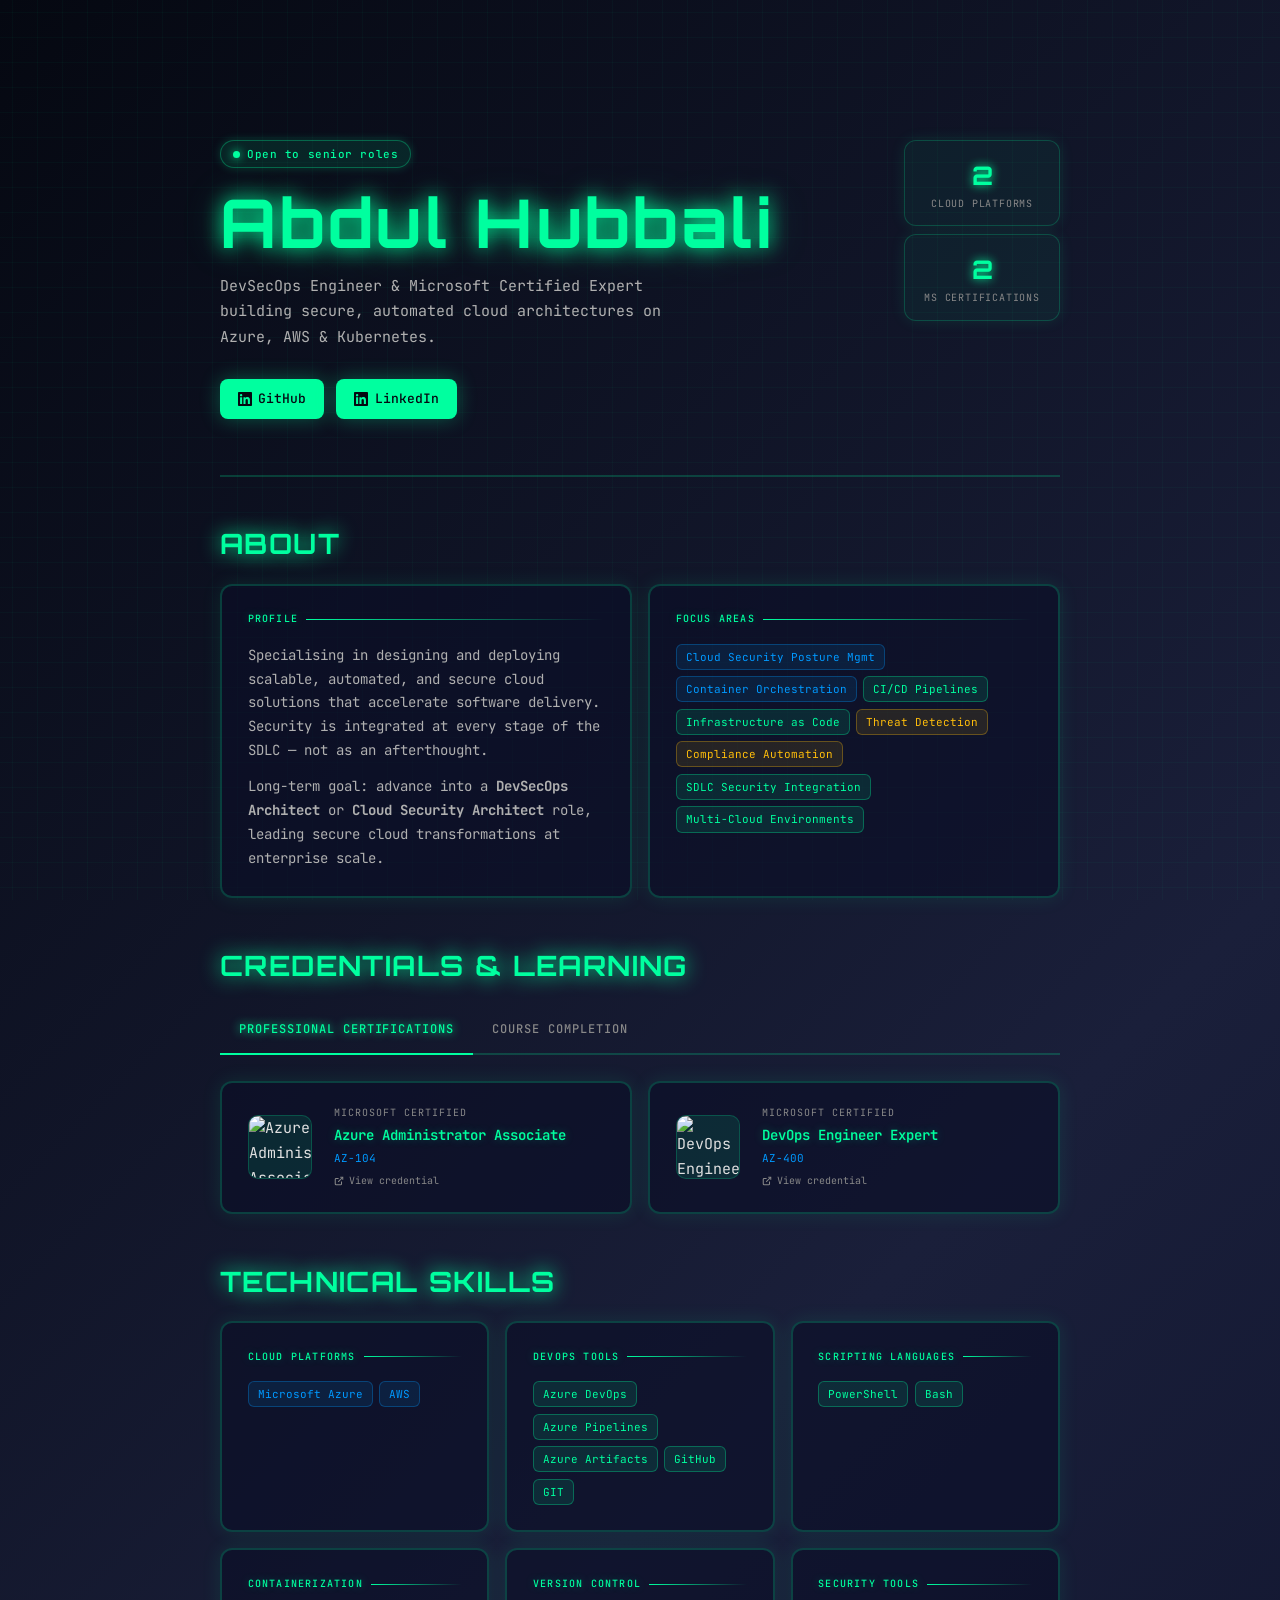
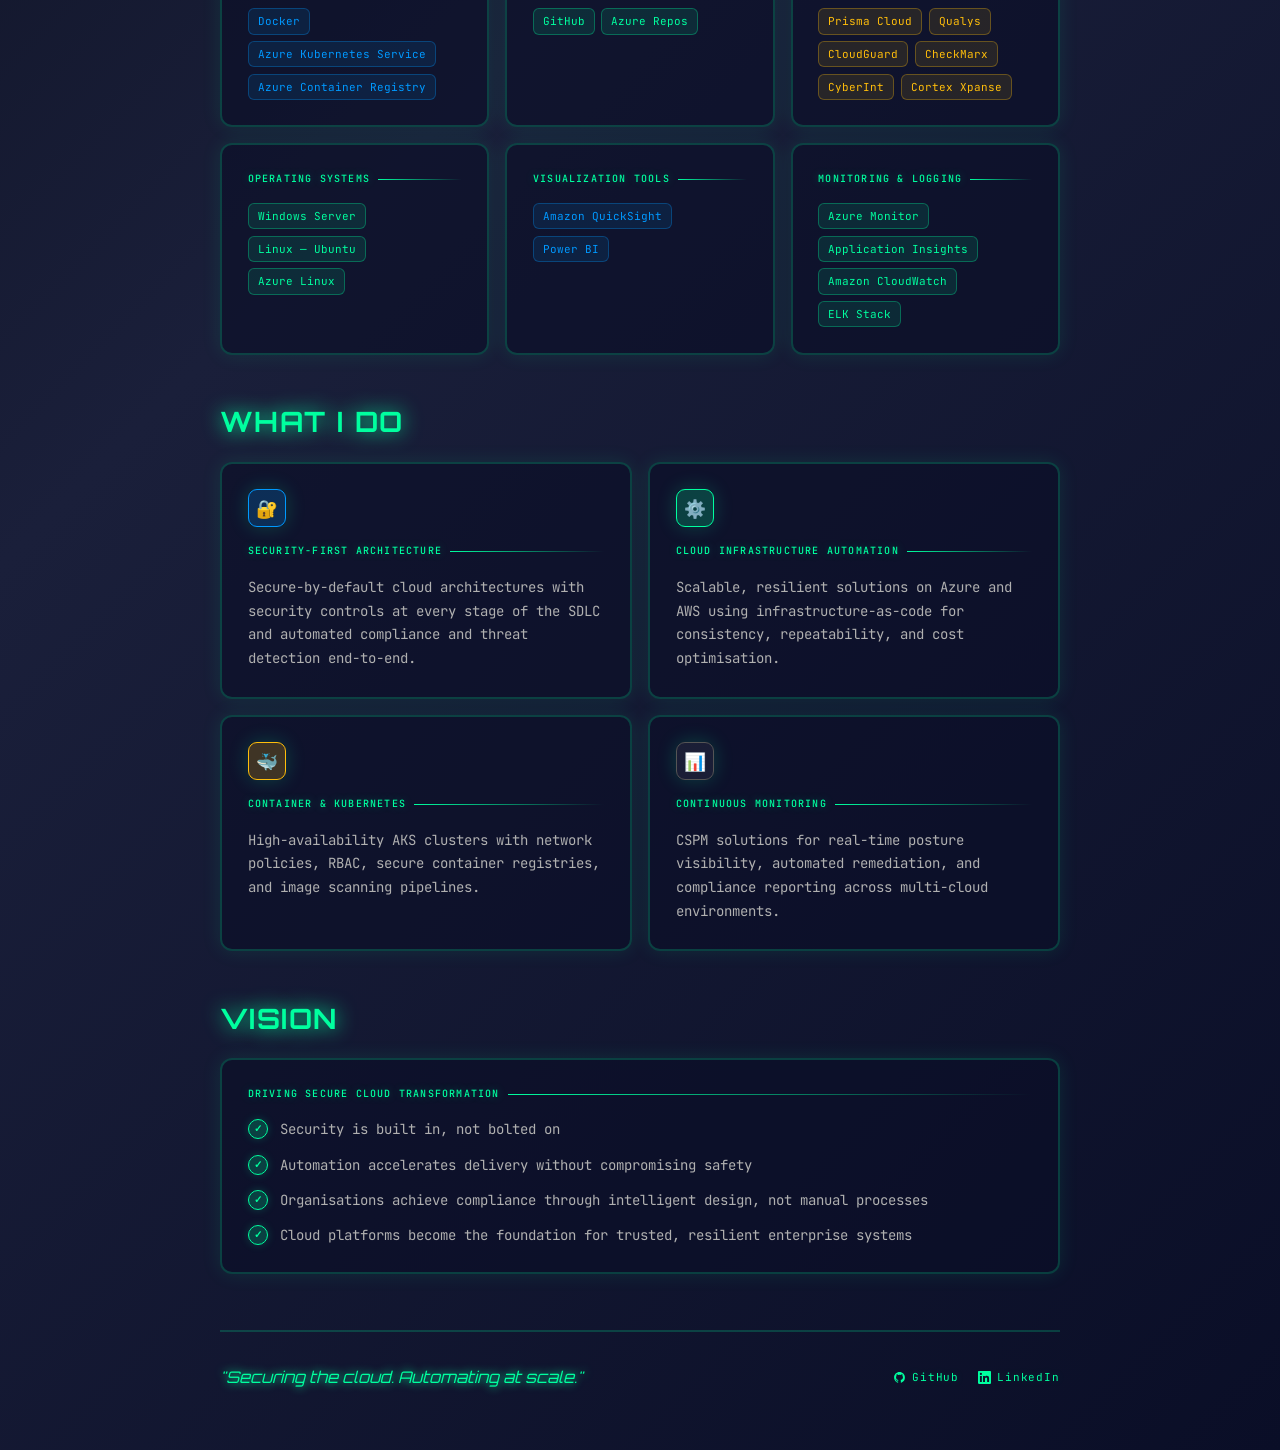
==== commit b127926e: "updated details" ====
--- a/index.html
+++ b/index.html
@@ -5,65 +5,103 @@
   <meta name="viewport" content="width=device-width, initial-scale=1.0"/>
   <title>Abdul Hubbali — DevSecOps Engineer</title>
   <link rel="preconnect" href="https://fonts.googleapis.com">
-  <link href="https://fonts.googleapis.com/css2?family=Instrument+Serif:ital@0;1&family=Geist:wght@300;400;500;600&family=Geist+Mono:wght@400;500&display=swap" rel="stylesheet">
+  <link href="https://fonts.googleapis.com/css2?family=Space+Mono:wght@400;700&family=Orbitron:wght@400;700;900&family=JetBrains+Mono:wght@400;600&display=swap" rel="stylesheet">
   <style>
     *, *::before, *::after { box-sizing: border-box; margin: 0; padding: 0; }
 
     :root {
-      --bg: #f5f4f0;
-      --white: #ffffff;
-      --border: #e4e2db;
-      --text: #1a1916;
-      --muted: #8a8780;
-      --faint: #f0ede6;
-      --blue: #1a4f8a;
-      --blue-light: #eef3fa;
-      --green: #1a6645;
-      --green-light: #ebf5ef;
-      --amber: #a05c1a;
-      --amber-light: #fdf3e7;
-      --serif: 'Instrument Serif', serif;
-      --sans: 'Geist', sans-serif;
-      --mono: 'Geist Mono', monospace;
+      --primary: #00ff9f;
+      --secondary: #ff006e;
+      --tertiary: #0099ff;
+      --dark: #0a0e27;
+      --darker: #050811;
+      --accent: #ffbe0b;
+      --glow: 0 0 20px var(--primary);
+      --serif: 'Orbitron', sans-serif;
+      --sans: 'Space Mono', monospace;
+      --mono: 'JetBrains Mono', monospace;
       --radius: 12px;
-      --shadow: 0 1px 3px rgba(0,0,0,0.06), 0 4px 16px rgba(0,0,0,0.05);
-      --shadow-hover: 0 2px 6px rgba(0,0,0,0.08), 0 8px 28px rgba(0,0,0,0.08);
+      --shadow: 0 0 30px rgba(0, 255, 159, 0.2);
+      --shadow-hover: 0 0 50px rgba(0, 255, 159, 0.4);
     }
 
     html { scroll-behavior: smooth; }
 
     body {
-      background: var(--bg);
-      color: var(--text);
-      font-family: var(--sans);
+      background: linear-gradient(135deg, var(--darker) 0%, #1a1f3a 50%, var(--dark) 100%);
+      color: #e0e0e0;
+      font-family: var(--mono);
       font-size: 15px;
       line-height: 1.65;
       -webkit-font-smoothing: antialiased;
-    }
-
-    a { color: inherit; text-decoration: none; }
-
-    .page { max-width: 960px; margin: 0 auto; padding: 0 1.5rem 5rem; }
-
-    /* ── Hero ── */
+      overflow-x: hidden;
+      position: relative;
+    }
+
+    /* Grid background */
+    body::after {
+      content: '';
+      position: fixed;
+      top: 0;
+      left: 0;
+      width: 100%;
+      height: 100%;
+      background-image: 
+        linear-gradient(0deg, transparent 24%, rgba(0, 255, 159, 0.03) 25%, rgba(0, 255, 159, 0.03) 26%, transparent 27%, transparent 74%, rgba(0, 255, 159, 0.03) 75%, rgba(0, 255, 159, 0.03) 76%, transparent 77%, transparent),
+        linear-gradient(90deg, transparent 24%, rgba(0, 255, 159, 0.03) 25%, rgba(0, 255, 159, 0.03) 26%, transparent 27%, transparent 74%, rgba(0, 255, 159, 0.03) 75%, rgba(0, 255, 159, 0.03) 76%, transparent 77%, transparent);
+      background-size: 50px 50px;
+      pointer-events: none;
+      z-index: -1;
+    }
+
+    a { 
+      color: var(--primary);
+      text-decoration: none;
+      position: relative;
+      transition: all 0.3s ease;
+    }
+
+    a::after {
+      content: '';
+      position: absolute;
+      bottom: -2px;
+      left: 0;
+      width: 0;
+      height: 2px;
+      background: var(--primary);
+      transition: width 0.3s ease;
+      box-shadow: var(--glow);
+    }
+
+    a:hover::after {
+      width: 100%;
+    }
+
+    a:hover {
+      text-shadow: 0 0 10px var(--primary);
+    }
+
+    .page { max-width: 900px; margin: 0 auto; padding: 60px 30px; position: relative; z-index: 1; }
+
+    /* Header */
     .hero {
       padding: 5rem 0 3.5rem;
       display: grid;
       grid-template-columns: 1fr auto;
       align-items: start;
       gap: 2rem;
-      border-bottom: 1px solid var(--border);
+      border-bottom: 2px solid rgba(0, 255, 159, 0.2);
       margin-bottom: 2.5rem;
       opacity: 0;
-      animation: fadeIn 0.7s ease forwards;
+      animation: slideDown 0.8s ease-out forwards;
     }
 
     .hero-badge {
       display: inline-flex;
       align-items: center;
       gap: 0.45rem;
-      background: var(--green-light);
-      color: var(--green);
+      background: rgba(0, 255, 159, 0.1);
+      color: var(--primary);
       font-family: var(--mono);
       font-size: 11px;
       font-weight: 500;
@@ -71,84 +109,116 @@
       padding: 4px 12px;
       border-radius: 100px;
       margin-bottom: 1.2rem;
-      border: 1px solid #b8dfc8;
+      border: 1px solid rgba(0, 255, 159, 0.3);
+      box-shadow: 0 0 10px rgba(0, 255, 159, 0.2);
     }
 
     .hero-badge::before {
       content: '';
       width: 7px; height: 7px;
       border-radius: 50%;
-      background: var(--green);
+      background: var(--primary);
+      box-shadow: 0 0 10px var(--primary);
     }
 
     .hero h1 {
-      font-family: 'Calibri', 'Candara', sans-serif;
+      font-family: var(--serif);
       font-size: clamp(2.8rem, 5.5vw, 4.2rem);
-      font-weight: 400;
+      font-weight: 700;
       line-height: 1.05;
-      letter-spacing: -0.01em;
+      letter-spacing: 0.05em;
       margin-bottom: 1rem;
-      white-space: nowrap;
-    }
-
-    .hero h1 em { font-style: italic; color: var(--blue); }
+      color: var(--primary);
+      text-shadow: 0 0 20px var(--primary), 0 0 40px rgba(0, 255, 159, 0.3);
+      animation: slideDown 0.8s ease-out;
+    }
+
+    .hero h1 em { font-style: italic; color: var(--tertiary); text-shadow: 0 0 20px var(--tertiary); }
 
     .hero-desc {
       font-size: 15px;
-      color: var(--muted);
+      color: #b0b0b0;
       max-width: 480px;
       line-height: 1.7;
       margin-bottom: 1.8rem;
-    }
-
-    .hero-actions { display: flex; gap: 0.75rem; flex-wrap: wrap; }
+      animation: slideDown 0.8s ease-out 0.1s both;
+    }
+
+    .hero-actions { display: flex; gap: 0.75rem; flex-wrap: wrap; animation: slideDown 0.8s ease-out 0.2s both; }
 
     .btn {
       display: inline-flex;
       align-items: center;
       gap: 0.4rem;
-      font-family: var(--sans);
+      font-family: var(--mono);
       font-size: 13px;
       font-weight: 500;
       padding: 9px 18px;
       border-radius: 8px;
       transition: all 0.18s ease;
       cursor: pointer;
-    }
-
-    .btn-primary { background: var(--text); color: var(--white); }
-    .btn-primary:hover { background: #333; transform: translateY(-1px); box-shadow: 0 4px 12px rgba(0,0,0,0.15); }
-    .btn-secondary { background: var(--white); color: var(--text); border: 1px solid var(--border); }
-    .btn-secondary:hover { border-color: #ccc; transform: translateY(-1px); box-shadow: var(--shadow); }
+      border: none;
+    }
+
+    .btn-primary { 
+      background: var(--primary); 
+      color: var(--darker);
+      box-shadow: 0 0 20px rgba(0, 255, 159, 0.3);
+    }
+    .btn-primary:hover { 
+      background: #00ff9f;
+      transform: translateY(-1px); 
+      box-shadow: 0 0 40px rgba(0, 255, 159, 0.6);
+    }
+    
+    .btn-secondary { 
+      background: var(--primary);
+      color: var(--darker);
+      box-shadow: 0 0 20px rgba(0, 255, 159, 0.3);
+    }
+    .btn-secondary:hover { 
+      background: #00ff9f;
+      transform: translateY(-1px); 
+      box-shadow: 0 0 40px rgba(0, 255, 159, 0.6);
+    }
 
     .stat-strip {
       display: flex;
       flex-direction: column;
       gap: 0.5rem;
+      animation: slideDown 0.8s ease-out 0.3s both;
     }
 
     .stat-item {
-      background: var(--white);
-      border: 1px solid var(--border);
+      background: rgba(0, 255, 159, 0.05);
+      border: 1px solid rgba(0, 255, 159, 0.2);
       border-radius: var(--radius);
       padding: 0.8rem 1.2rem;
       min-width: 150px;
       text-align: center;
-      box-shadow: var(--shadow);
+      box-shadow: 0 0 15px rgba(0, 255, 159, 0.1);
+      transition: all 0.3s ease;
+    }
+
+    .stat-item:hover {
+      border-color: var(--primary);
+      box-shadow: 0 0 30px rgba(0, 255, 159, 0.3);
+      background: rgba(0, 255, 159, 0.1);
     }
 
     .stat-number {
       font-family: var(--serif);
       font-size: 1.6rem;
-      font-weight: 400;
-      color: var(--text);
+      font-weight: 700;
+      color: var(--primary);
+      text-shadow: 0 0 10px var(--primary);
     }
 
     .stat-label {
       font-family: var(--mono);
       font-size: 10px;
       letter-spacing: 0.08em;
-      color: var(--muted);
+      color: #888;
       text-transform: uppercase;
     }
 
@@ -159,18 +229,22 @@
 
     /* ── Card ── */
     .card {
-      background: var(--white);
-      border: 1px solid var(--border);
+      background: rgba(10, 14, 39, 0.6);
+      border: 2px solid rgba(0, 255, 159, 0.2);
       border-radius: var(--radius);
       padding: 1.6rem;
-      box-shadow: var(--shadow);
-      transition: box-shadow 0.2s, transform 0.2s, opacity 0.5s, translate 0.5s;
+      box-shadow: 0 0 20px rgba(0, 255, 159, 0.1);
+      transition: all 0.3s ease;
       opacity: 0;
       translate: 0 14px;
     }
 
     .card.visible { opacity: 1; translate: 0 0; }
-    .card:hover { box-shadow: var(--shadow-hover); transform: translateY(-2px); }
+    .card:hover { 
+      border-color: var(--primary);
+      box-shadow: 0 0 30px rgba(0, 255, 159, 0.3), inset 0 0 20px rgba(0, 255, 159, 0.05);
+      transform: translateY(-2px);
+    }
     .card-wide { grid-column: 1 / -1; }
 
     .card-label {
@@ -179,17 +253,18 @@
       font-weight: 500;
       letter-spacing: 0.12em;
       text-transform: uppercase;
-      color: var(--muted);
+      color: var(--primary);
       margin-bottom: 1rem;
       display: flex;
       align-items: center;
       gap: 0.5rem;
-    }
-
-    .card-label::after { content: ''; flex: 1; height: 1px; background: var(--border); }
-
-    .card h2 { font-family: var(--serif); font-size: 1.3rem; font-weight: 400; margin-bottom: 0.6rem; }
-    .card p { font-size: 14px; color: var(--muted); line-height: 1.7; }
+      text-shadow: 0 0 10px rgba(0, 255, 159, 0.3);
+    }
+
+    .card-label::after { content: ''; flex: 1; height: 1px; background: linear-gradient(90deg, var(--primary), transparent); }
+
+    .card h2 { font-family: var(--serif); font-size: 1.3rem; font-weight: 700; margin-bottom: 0.6rem; color: var(--primary); text-shadow: 0 0 10px var(--primary); }
+    .card p { font-size: 14px; color: #b0b0b0; line-height: 1.7; }
 
     /* ── Pillar icon ── */
     .pillar-icon {
@@ -198,12 +273,13 @@
       display: flex; align-items: center; justify-content: center;
       font-size: 1.1rem;
       margin-bottom: 1rem;
-    }
-
-    .icon-blue { background: var(--blue-light); }
-    .icon-green { background: var(--green-light); }
-    .icon-amber { background: var(--amber-light); }
-    .icon-gray { background: var(--faint); }
+      box-shadow: 0 0 20px rgba(0, 255, 159, 0.2);
+    }
+
+    .icon-blue { background: rgba(0, 153, 255, 0.2); border: 1px solid var(--tertiary); }
+    .icon-green { background: rgba(0, 255, 159, 0.2); border: 1px solid var(--primary); }
+    .icon-amber { background: rgba(255, 190, 11, 0.2); border: 1px solid var(--accent); }
+    .icon-gray { background: rgba(150, 150, 150, 0.1); border: 1px solid #555; }
 
     /* ── Tags ── */
     .tags { display: flex; flex-wrap: wrap; gap: 0.4rem; margin-top: 0.8rem; }
@@ -213,54 +289,61 @@
       font-size: 11px;
       padding: 3px 9px;
       border-radius: 6px;
-      background: var(--faint);
-      color: #5a5855;
-      border: 1px solid var(--border);
-      transition: background 0.15s;
-    }
-
-    .tag:hover { background: var(--blue-light); color: var(--blue); border-color: #c5d6ef; }
-    .tag-blue { background: var(--blue-light); color: var(--blue); border-color: #c5d6ef; }
-    .tag-green { background: var(--green-light); color: var(--green); border-color: #b8dfc8; }
-    .tag-amber { background: var(--amber-light); color: var(--amber); border-color: #f0d4b0; }
+      background: rgba(0, 255, 159, 0.1);
+      color: var(--primary);
+      border: 1px solid rgba(0, 255, 159, 0.3);
+      transition: all 0.15s;
+    }
+
+    .tag:hover { background: rgba(0, 255, 159, 0.2); border-color: var(--primary); box-shadow: 0 0 10px rgba(0, 255, 159, 0.2); }
+    .tag-blue { background: rgba(0, 153, 255, 0.1); color: var(--tertiary); border-color: rgba(0, 153, 255, 0.3); }
+    .tag-green { background: rgba(0, 255, 159, 0.1); color: var(--primary); border-color: rgba(0, 255, 159, 0.3); }
+    .tag-amber { background: rgba(255, 190, 11, 0.1); color: var(--accent); border-color: rgba(255, 190, 11, 0.3); }
 
     /* ── Section heading ── */
     .section-heading {
-      font-family: var(--mono);
-      font-size: 10px;
-      font-weight: 500;
-      letter-spacing: 0.15em;
+      font-family: var(--serif);
+      font-size: 28px;
+      font-weight: 700;
+      letter-spacing: 0.05em;
       text-transform: uppercase;
-      color: var(--muted);
+      color: var(--primary);
       margin: 2.8rem 0 1rem;
+      text-shadow: 0 0 20px var(--primary);
       opacity: 0;
-      animation: fadeIn 0.6s ease forwards 0.3s;
+      animation: slideUp 0.6s ease-out forwards;
     }
 
     /* ── Cert cards ── */
     .cert-card {
-      background: var(--white);
-      border: 1px solid var(--border);
+      background: rgba(10, 14, 39, 0.6);
+      border: 2px solid rgba(0, 255, 159, 0.2);
       border-radius: var(--radius);
       padding: 1.4rem 1.6rem;
       display: flex;
       align-items: center;
       gap: 1.4rem;
-      box-shadow: var(--shadow);
-      transition: box-shadow 0.2s, transform 0.2s, opacity 0.5s, translate 0.5s;
+      box-shadow: 0 0 20px rgba(0, 255, 159, 0.1);
+      transition: all 0.3s ease;
       opacity: 0;
       translate: 0 14px;
+      cursor: pointer;
     }
 
     .cert-card.visible { opacity: 1; translate: 0 0; }
-    .cert-card:hover { box-shadow: var(--shadow-hover); transform: translateY(-2px); }
+    .cert-card:hover { 
+      border-color: var(--primary);
+      box-shadow: 0 0 40px rgba(0, 255, 159, 0.4);
+      transform: translateY(-2px);
+    }
 
     .cert-badge-img {
       width: 64px; height: 64px;
       flex-shrink: 0;
       border-radius: 10px;
       overflow: hidden;
-      background: transparent;
+      background: rgba(0, 255, 159, 0.1);
+      border: 1px solid rgba(0, 255, 159, 0.2);
       display: flex; align-items: center; justify-content: center;
     }
 
@@ -273,29 +356,30 @@
       font-size: 10px;
       letter-spacing: 0.1em;
       text-transform: uppercase;
-      color: var(--muted);
+      color: #888;
       margin-bottom: 0.25rem;
     }
 
     .cert-name {
       font-size: 14px;
       font-weight: 600;
-      color: var(--text);
+      color: var(--primary);
       line-height: 1.4;
       margin-bottom: 0.25rem;
+      text-shadow: 0 0 10px rgba(0, 255, 159, 0.3);
     }
 
     .cert-id {
       font-family: var(--mono);
       font-size: 11px;
-      color: var(--blue);
+      color: var(--tertiary);
     }
 
     /* ── Tabs ── */
     .cert-tabs {
       display: flex;
       gap: 0;
-      border-bottom: 1px solid var(--border);
+      border-bottom: 2px solid rgba(0, 255, 159, 0.2);
       margin-bottom: 1.6rem;
       align-items: center;
     }
@@ -307,21 +391,25 @@
       font-weight: 500;
       letter-spacing: 0.08em;
       text-transform: uppercase;
-      color: var(--muted);
+      color: #888;
       cursor: pointer;
       border: none;
       background: none;
-      transition: color 0.2s, border-color 0.2s;
+      transition: all 0.2s;
       border-bottom: 2px solid transparent;
       position: relative;
-      margin-bottom: -1px;
-    }
-
-    .cert-tab:hover { color: var(--text); }
+      margin-bottom: -2px;
+    }
+
+    .cert-tab:hover { 
+      color: var(--primary);
+      text-shadow: 0 0 10px rgba(0, 255, 159, 0.3);
+    }
 
     .cert-tab.active {
-      color: var(--text);
-      border-bottom-color: var(--blue);
+      color: var(--primary);
+      border-bottom-color: var(--primary);
+      text-shadow: 0 0 10px var(--primary);
     }
 
     .cert-tab-content {
@@ -343,8 +431,8 @@
     }
 
     .course-cert-card {
-      background: var(--white);
-      border: 1px solid var(--border);
+      background: rgba(10, 14, 39, 0.6);
+      border: 2px solid rgba(0, 255, 159, 0.2);
       border-radius: var(--radius);
       padding: 1.2rem;
       display: flex;
@@ -352,10 +440,10 @@
       align-items: center;
       text-align: center;
       cursor: pointer;
-      transition: all 0.2s ease;
+      transition: all 0.3s ease;
       text-decoration: none;
       color: inherit;
-      box-shadow: var(--shadow);
+      box-shadow: 0 0 20px rgba(0, 255, 159, 0.1);
       opacity: 0;
       translate: 0 14px;
     }
@@ -366,9 +454,9 @@
     }
 
     .course-cert-card:hover {
-      box-shadow: var(--shadow-hover);
+      border-color: var(--primary);
+      box-shadow: 0 0 40px rgba(0, 255, 159, 0.4);
       transform: translateY(-3px);
-      border-color: var(--blue);
     }
 
     .course-cert-icon {
@@ -381,8 +469,9 @@
       margin-bottom: 0.8rem;
       flex-shrink: 0;
       overflow: hidden;
-      background: var(--faint);
-      border: 1px solid var(--border);
+      background: rgba(0, 255, 159, 0.15);
+      border: 1px solid rgba(0, 255, 159, 0.3);
+      box-shadow: 0 0 15px rgba(0, 255, 159, 0.2);
     }
 
     .course-cert-icon img {
@@ -392,147 +481,45 @@
       padding: 8px;
     }
 
-    .course-cert-icon svg {
-      width: 100%;
-      height: 100%;
-    }
-
     .course-cert-issuer {
       font-family: var(--mono);
       font-size: 9px;
       letter-spacing: 0.1em;
       text-transform: uppercase;
-      color: var(--muted);
+      color: #888;
       margin-bottom: 0.4rem;
     }
 
     .course-cert-name {
       font-size: 13px;
-      font-weight: 500;
-      color: var(--text);
+      font-weight: 600;
+      color: var(--primary);
       line-height: 1.3;
       margin-bottom: 0.6rem;
+      text-shadow: 0 0 10px rgba(0, 255, 159, 0.2);
     }
 
     .course-cert-meta {
       font-family: var(--mono);
       font-size: 10px;
-      color: var(--blue);
+      color: var(--tertiary);
       display: flex;
       align-items: center;
       justify-content: center;
       gap: 0.3rem;
       margin-top: auto;
       padding-top: 0.6rem;
-      border-top: 1px solid var(--border);
+      border-top: 1px solid rgba(0, 255, 159, 0.2);
       width: 100%;
     }
-
-    /* ── Course icon backgrounds ── */
-    .icon-anthropic { background: linear-gradient(135deg, #667eea 0%, #764ba2 100%); }
-    .icon-coursera { background: linear-gradient(135deg, #4c8cff 0%, #00b4db 100%); }
-
-    /* ── Skill groups ── */
-    .skill-group { margin-bottom: 1.4rem; }
-    .skill-group:last-child { margin-bottom: 0; }
-
-    .skill-group-title {
-      font-family: var(--mono);
-      font-size: 10px;
-      font-weight: 500;
-      letter-spacing: 0.12em;
-      text-transform: uppercase;
-      color: var(--muted);
-      margin-bottom: 0.5rem;
-    }
-
-    /* ── Vision ── */
-    .vision-list { list-style: none; display: grid; gap: 0.8rem; margin-top: 0.5rem; }
-
-    .vision-list li {
-      display: flex;
-      align-items: flex-start;
-      gap: 0.75rem;
-      font-size: 14px;
-      color: var(--muted);
-      line-height: 1.6;
-    }
-
-    .vision-check {
-      width: 20px; height: 20px;
-      border-radius: 50%;
-      background: var(--green-light);
-      color: var(--green);
-      display: flex; align-items: center; justify-content: center;
-      font-size: 10px;
-      font-weight: 700;
-      flex-shrink: 0;
-      margin-top: 1px;
-      border: 1px solid #b8dfc8;
-    }
-
-    /* ── Footer ── */
-    footer {
-      margin-top: 3.5rem;
-      padding-top: 2rem;
-      border-top: 1px solid var(--border);
-      display: flex;
-      justify-content: space-between;
-      align-items: center;
-      opacity: 0;
-      animation: fadeIn 0.6s ease forwards 0.6s;
-    }
-
-    .footer-quote {
-      font-family: var(--serif);
-      font-style: italic;
-      font-size: 1rem;
-      color: var(--muted);
-    }
-
-    .footer-links { display: flex; gap: 1.2rem; }
-
-    .footer-links a {
-      font-family: var(--mono);
-      font-size: 11px;
-      letter-spacing: 0.08em;
-      color: var(--muted);
-      display: flex;
-      align-items: center;
-      gap: 0.35rem;
-      transition: color 0.15s;
-    }
-
-    .footer-links a:hover { color: var(--blue); }
-
-    /* ── Animations ── */
-    @keyframes fadeIn {
-      from { opacity: 0; transform: translateY(10px); }
-      to   { opacity: 1; transform: none; }
-    }
-
-    /* ── Cert card clickable ── */
-    .cert-card { cursor: pointer; }
-    .cert-card:hover .cert-name { color: var(--blue); }
-    .cert-card .cert-click-hint {
-      font-family: var(--mono);
-      font-size: 10px;
-      color: var(--muted);
-      margin-top: 0.35rem;
-      display: flex;
-      align-items: center;
-      gap: 0.3rem;
-      transition: color 0.15s;
-    }
-    .cert-card:hover .cert-click-hint { color: var(--blue); }
 
     /* ── Modal overlay ── */
     .modal-overlay {
       position: fixed;
       inset: 0;
-      background: rgba(20, 18, 14, 0.55);
-      backdrop-filter: blur(4px);
-      -webkit-backdrop-filter: blur(4px);
+      background: rgba(5, 8, 17, 0.85);
+      backdrop-filter: blur(8px);
+      -webkit-backdrop-filter: blur(8px);
       z-index: 1000;
       display: flex;
       align-items: center;
@@ -549,10 +536,10 @@
     }
 
     .modal {
-      background: var(--white);
-      border: 1px solid var(--border);
+      background: rgba(10, 14, 39, 0.95);
+      border: 2px solid rgba(0, 255, 159, 0.3);
       border-radius: 16px;
-      box-shadow: 0 8px 40px rgba(0,0,0,0.18);
+      box-shadow: 0 0 60px rgba(0, 255, 159, 0.3), inset 0 0 40px rgba(0, 255, 159, 0.05);
       width: 100%;
       max-width: 560px;
       overflow: hidden;
@@ -569,17 +556,17 @@
       align-items: center;
       gap: 1.2rem;
       padding: 1.4rem 1.6rem;
-      border-bottom: 1px solid var(--border);
-      background: var(--faint);
+      border-bottom: 1px solid rgba(0, 255, 159, 0.2);
+      background: rgba(0, 255, 159, 0.05);
     }
 
     .modal-badge {
       width: 56px; height: 56px;
       border-radius: 10px;
       overflow: hidden;
-      background: var(--white);
+      background: rgba(0, 255, 159, 0.1);
       flex-shrink: 0;
-      border: 1px solid var(--border);
+      border: 1px solid rgba(0, 255, 159, 0.2);
       display: flex; align-items: center; justify-content: center;
     }
 
@@ -592,32 +579,37 @@
       font-size: 10px;
       letter-spacing: 0.12em;
       text-transform: uppercase;
-      color: var(--muted);
+      color: #888;
       margin-bottom: 0.2rem;
     }
 
     .modal-title {
       font-family: var(--serif);
       font-size: 1.15rem;
-      font-weight: 400;
-      color: var(--text);
+      font-weight: 700;
+      color: var(--primary);
       line-height: 1.3;
+      text-shadow: 0 0 10px var(--primary);
     }
 
     .modal-close {
       width: 32px; height: 32px;
       border-radius: 8px;
-      border: 1px solid var(--border);
-      background: var(--white);
-      color: var(--muted);
+      border: 1px solid rgba(0, 255, 159, 0.2);
+      background: rgba(0, 255, 159, 0.05);
+      color: var(--primary);
       cursor: pointer;
       display: flex; align-items: center; justify-content: center;
       font-size: 1rem;
       flex-shrink: 0;
-      transition: background 0.15s, color 0.15s;
-    }
-
-    .modal-close:hover { background: var(--faint); color: var(--text); }
+      transition: all 0.15s;
+    }
+
+    .modal-close:hover { 
+      background: rgba(0, 255, 159, 0.15); 
+      border-color: var(--primary);
+      box-shadow: 0 0 20px rgba(0, 255, 159, 0.3);
+    }
 
     .modal-body { padding: 1.4rem 1.6rem; }
 
@@ -625,8 +617,8 @@
       display: flex;
       gap: 1.6rem;
       align-items: center;
-      background: var(--faint);
-      border: 1px solid var(--border);
+      background: rgba(0, 255, 159, 0.05);
+      border: 1px solid rgba(0, 255, 159, 0.2);
       border-radius: 10px;
       padding: 1.6rem;
     }
@@ -637,10 +629,11 @@
       flex-shrink: 0;
       border-radius: 12px;
       overflow: hidden;
-      background: transparent;
+      background: rgba(0, 255, 159, 0.1);
       display: flex;
       align-items: center;
       justify-content: center;
+      border: 1px solid rgba(0, 255, 159, 0.2);
     }
 
     .credential-badge-large img {
@@ -659,31 +652,32 @@
       font-size: 10px;
       letter-spacing: 0.1em;
       text-transform: uppercase;
-      color: var(--muted);
+      color: #888;
       margin-bottom: 0.5rem;
     }
 
-    .credential-dot { color: var(--border); }
+    .credential-dot { color: #444; }
 
     .credential-name {
       font-family: var(--serif);
       font-size: 1.2rem;
-      font-weight: 400;
-      color: var(--text);
+      font-weight: 700;
+      color: var(--primary);
       line-height: 1.25;
       margin-bottom: 0.3rem;
+      text-shadow: 0 0 10px var(--primary);
     }
 
     .credential-exam {
       font-family: var(--mono);
       font-size: 11px;
-      color: var(--blue);
+      color: var(--tertiary);
       margin-bottom: 0.8rem;
     }
 
     .credential-desc {
       font-size: 13px;
-      color: var(--muted);
+      color: #b0b0b0;
       line-height: 1.6;
       margin-bottom: 1rem;
     }
@@ -692,18 +686,22 @@
       display: inline-flex;
       align-items: center;
       gap: 0.4rem;
-      font-family: var(--sans);
+      font-family: var(--mono);
       font-size: 12px;
-      font-weight: 500;
+      font-weight: 600;
       padding: 8px 16px;
       border-radius: 7px;
-      background: var(--blue);
-      color: var(--white);
+      background: var(--primary);
+      color: var(--darker);
       text-decoration: none;
-      transition: opacity 0.15s, transform 0.15s;
-    }
-
-    .credential-btn:hover { opacity: 0.88; transform: translateY(-1px); }
+      transition: all 0.15s;
+      box-shadow: 0 0 20px rgba(0, 255, 159, 0.3);
+    }
+
+    .credential-btn:hover { 
+      transform: translateY(-2px);
+      box-shadow: 0 0 40px rgba(0, 255, 159, 0.6);
+    }
 
     @media (max-width: 500px) {
       .modal-credential-preview { flex-direction: column; text-align: center; }
@@ -715,14 +713,14 @@
       align-items: center;
       justify-content: space-between;
       padding: 1rem 1.6rem;
-      border-top: 1px solid var(--border);
-      background: var(--faint);
+      border-top: 1px solid rgba(0, 255, 159, 0.2);
+      background: rgba(0, 255, 159, 0.03);
     }
 
     .modal-cert-id {
       font-family: var(--mono);
       font-size: 11px;
-      color: var(--muted);
+      color: #888;
     }
 
     .modal-open-link {
@@ -731,14 +729,313 @@
       gap: 0.35rem;
       font-family: var(--mono);
       font-size: 11px;
-      color: var(--blue);
+      color: var(--primary);
       text-decoration: none;
-      transition: opacity 0.15s;
-    }
-
-    .modal-open-link:hover { opacity: 0.75; }
-
-    /* ── Responsive ── */
+      transition: all 0.15s;
+      text-shadow: 0 0 10px rgba(0, 255, 159, 0.2);
+    }
+
+    .modal-open-link:hover { 
+      text-shadow: 0 0 20px var(--primary);
+    }
+
+    /* ── Course icon backgrounds ── */
+    .icon-anthropic { background: linear-gradient(135deg, #667eea 0%, #764ba2 100%); }
+    .icon-coursera { background: linear-gradient(135deg, #4c8cff 0%, #00b4db 100%); }
+
+    /* ── Skill groups ── */
+    .skill-group { margin-bottom: 1.4rem; }
+    .skill-group:last-child { margin-bottom: 0; }
+
+    .skill-group-title {
+      font-family: var(--mono);
+      font-size: 10px;
+      font-weight: 500;
+      letter-spacing: 0.12em;
+      text-transform: uppercase;
+      color: var(--primary);
+      margin-bottom: 0.5rem;
+      text-shadow: 0 0 10px rgba(0, 255, 159, 0.2);
+    }
+
+    /* ── Vision ── */
+    .vision-list { list-style: none; display: grid; gap: 0.8rem; margin-top: 0.5rem; }
+
+    .vision-list li {
+      display: flex;
+      align-items: flex-start;
+      gap: 0.75rem;
+      font-size: 14px;
+      color: #b0b0b0;
+      line-height: 1.6;
+    }
+
+    .vision-check {
+      width: 20px; height: 20px;
+      border-radius: 50%;
+      background: rgba(0, 255, 159, 0.2);
+      color: var(--primary);
+      display: flex; align-items: center; justify-content: center;
+      font-size: 10px;
+      font-weight: 700;
+      flex-shrink: 0;
+      margin-top: 1px;
+      border: 1px solid var(--primary);
+      box-shadow: 0 0 10px rgba(0, 255, 159, 0.2);
+    }
+
+    /* ── Footer ── */
+    footer {
+      margin-top: 3.5rem;
+      padding-top: 2rem;
+      border-top: 2px solid rgba(0, 255, 159, 0.2);
+      display: flex;
+      justify-content: space-between;
+      align-items: center;
+      opacity: 0;
+      animation: fadeIn 1s ease-out 0.8s both;
+    }
+
+    .footer-quote {
+      font-family: var(--serif);
+      font-style: italic;
+      font-size: 1rem;
+      color: var(--primary);
+      text-shadow: 0 0 10px var(--primary);
+    }
+
+    .footer-links { display: flex; gap: 1.2rem; }
+
+    .footer-links a {
+      font-family: var(--mono);
+      font-size: 11px;
+      letter-spacing: 0.08em;
+      color: var(--primary);
+      display: flex;
+      align-items: center;
+      gap: 0.35rem;
+      transition: all 0.15s;
+      text-shadow: 0 0 10px rgba(0, 255, 159, 0.2);
+    }
+
+    .footer-links a:hover { text-shadow: 0 0 20px var(--primary); }
+
+    /* ── Animations ── */
+    @keyframes slideDown {
+      from {
+        opacity: 0;
+        transform: translateY(-30px);
+      }
+      to {
+        opacity: 1;
+        transform: translateY(0);
+      }
+    }
+
+    @keyframes slideUp {
+      from {
+        opacity: 0;
+        transform: translateY(30px);
+      }
+      to {
+        opacity: 1;
+        transform: translateY(0);
+      }
+    }
+
+    @keyframes slideLeft {
+      from {
+        opacity: 0;
+        transform: translateX(-30px);
+      }
+      to {
+        opacity: 1;
+        transform: translateX(0);
+      }
+    }
+
+    @keyframes fadeIn {
+      from {
+        opacity: 0;
+      }
+      to {
+        opacity: 1;
+      }
+    }
+
+    /* ── Cert card clickable ── */
+    .cert-card { cursor: pointer; }
+    .cert-card:hover .cert-name { color: var(--tertiary); }
+    .cert-card .cert-click-hint {
+      font-family: var(--mono);
+      font-size: 10px;
+      color: #888;
+      margin-top: 0.35rem;
+      display: flex;
+      align-items: center;
+      gap: 0.3rem;
+      transition: all 0.15s;
+    }
+    .cert-card:hover .cert-click-hint { color: var(--tertiary); }
+
+    /* ── LOADING SCREEN ── */
+    .loading-screen {
+      position: fixed;
+      top: 0;
+      left: 0;
+      width: 100%;
+      height: 100%;
+      background: linear-gradient(135deg, #0a0a1a 0%, #1a1a3a 50%, #0a0a1a 100%);
+      display: flex;
+      align-items: center;
+      justify-content: center;
+      z-index: 9999;
+      animation: fadeOutLoading 0.6s ease-out 2.5s forwards;
+    }
+
+    .loading-container {
+      text-align: center;
+      position: relative;
+      z-index: 10;
+    }
+
+    .glitch {
+      font-size: 48px;
+      font-family: var(--serif);
+      font-weight: 900;
+      letter-spacing: 8px;
+      margin-bottom: 40px;
+      position: relative;
+      color: #ffff00;
+      text-shadow: 
+        0 0 10px #ffff00,
+        0 0 20px #ffff00,
+        0 0 40px #00ff88,
+        0 0 80px #00ff88;
+      animation: glitchAnimation 0.4s infinite;
+    }
+
+    .glitch::before {
+      content: attr(data-text);
+      position: absolute;
+      left: 0;
+      top: 0;
+      width: 100%;
+      height: 100%;
+      background: linear-gradient(135deg, #ffff00 0%, #00ff88 100%);
+      -webkit-background-clip: text;
+      -webkit-text-fill-color: transparent;
+      background-clip: text;
+      animation: glitchBefore 0.3s infinite;
+      opacity: 0.8;
+    }
+
+    .glitch::after {
+      content: attr(data-text);
+      position: absolute;
+      left: 0;
+      top: 0;
+      width: 100%;
+      height: 100%;
+      color: #00ffff;
+      animation: glitchAfter 0.3s infinite;
+      opacity: 0.6;
+    }
+
+    @keyframes glitchAnimation {
+      0%, 100% { transform: translate(0, 0); }
+      20% { transform: translate(-2px, 2px); }
+      40% { transform: translate(-2px, -2px); }
+      60% { transform: translate(2px, 2px); }
+      80% { transform: translate(2px, -2px); }
+    }
+
+    @keyframes glitchBefore {
+      0%, 100% { clip-path: inset(0 0 0 0); transform: translate(0, 0); }
+      20% { clip-path: inset(0 0 65% 0); transform: translate(-2px, -2px); }
+      40% { clip-path: inset(28% 0 35% 0); transform: translate(2px, 2px); }
+      60% { clip-path: inset(54% 0 12% 0); transform: translate(-2px, -2px); }
+      80% { clip-path: inset(88% 0 5% 0); transform: translate(2px, 2px); }
+    }
+
+    @keyframes glitchAfter {
+      0%, 100% { clip-path: inset(0 0 0 0); transform: translate(0, 0); }
+      20% { clip-path: inset(92% 0 1% 0); transform: translate(2px, 2px); }
+      40% { clip-path: inset(43% 0 1% 0); transform: translate(-2px, -2px); }
+      60% { clip-path: inset(25% 0 58% 0); transform: translate(2px, 2px); }
+      80% { clip-path: inset(54% 0 7% 0); transform: translate(-2px, -2px); }
+    }
+
+    /* Loading Bar */
+    .loading-bar {
+      width: 300px;
+      height: 8px;
+      background: rgba(0, 255, 136, 0.2);
+      border: 2px solid #00ff88;
+      border-radius: 10px;
+      margin: 30px auto;
+      overflow: hidden;
+      box-shadow: 0 0 20px rgba(0, 255, 136, 0.4), inset 0 0 20px rgba(0, 255, 136, 0.1);
+    }
+
+    .loading-progress {
+      height: 100%;
+      background: linear-gradient(90deg, #ffff00, #00ff88, #00ffff);
+      width: 0;
+      animation: loadingProgress 2.4s ease-in-out forwards;
+      box-shadow: 0 0 20px rgba(255, 255, 0, 0.8), 0 0 40px rgba(0, 255, 136, 0.6);
+    }
+
+    @keyframes loadingProgress {
+      0% { width: 0; }
+      50% { width: 70%; }
+      100% { width: 100%; }
+    }
+
+    .loading-text {
+      font-family: var(--mono);
+      font-size: 12px;
+      letter-spacing: 3px;
+      color: #00ff88;
+      margin-top: 20px;
+      text-shadow: 0 0 10px #00ff88;
+      animation: blink 0.8s infinite;
+    }
+
+    @keyframes blink {
+      0%, 49%, 100% { opacity: 1; }
+      50%, 99% { opacity: 0.3; }
+    }
+
+    /* Scanlines Effect */
+    .scanlines {
+      position: absolute;
+      top: 0;
+      left: 0;
+      width: 100%;
+      height: 100%;
+      background: 
+        repeating-linear-gradient(
+          0deg,
+          rgba(0, 0, 0, 0.15),
+          rgba(0, 0, 0, 0.15) 1px,
+          transparent 1px,
+          transparent 2px
+        );
+      pointer-events: none;
+      animation: scanlineMove 8s linear infinite;
+      z-index: 11;
+    }
+
+    @keyframes scanlineMove {
+      0% { transform: translateY(0); }
+      100% { transform: translateY(10px); }
+    }
+
+    @keyframes fadeOutLoading {
+      0% { opacity: 1; pointer-events: all; }
+      100% { opacity: 0; pointer-events: none; }
+    }
     @media (max-width: 700px) {
       .hero { grid-template-columns: 1fr; }
       .stat-strip { flex-direction: row; }
@@ -752,6 +1049,17 @@
   </style>
 </head>
 <body>
+  <!-- Loading Screen -->
+  <div class="loading-screen" id="loadingScreen">
+    <div class="loading-container">
+      <div class="glitch" data-text="ABDUL HUBBALI">ABDUL HUBBALI</div>
+      <div class="loading-bar">
+        <div class="loading-progress"></div>
+      </div>
+      <p class="loading-text">INITIALIZING DEVSECOPS SYSTEMS...</p>
+    </div>
+    <div class="scanlines"></div>
+  </div>
 <div class="page">
 
   <!-- Hero -->
@@ -765,7 +1073,7 @@
       </p>
       <div class="hero-actions">
         <a href="https://github.com/inferno12121" target="_blank" class="btn btn-primary">
-          <svg width="14" height="14" viewBox="0 0 24 24" fill="currentColor"><path d="M12 2C6.477 2 2 6.484 2 12.017c0 4.425 2.865 8.18 6.839 9.504.5.092.682-.217.682-.483 0-.237-.008-.868-.013-1.703-2.782.605-3.369-1.343-3.369-1.343-.454-1.158-1.11-1.466-1.11-1.466-.908-.62.069-.608.069-.608 1.003.07 1.531 1.032 1.531 1.032.892 1.53 2.341 1.088 2.91.832.092-.647.35-1.088.636-1.338-2.22-.253-4.555-1.113-4.555-4.951 0-1.093.39-1.988 1.029-2.688-.103-.253-.446-1.272.098-2.65 0 0 .84-.27 2.75 1.026A9.564 9.564 0 0112 6.844c.85.004 1.705.115 2.504.337 1.909-1.296 2.747-1.027 2.747-1.027.546 1.379.202 2.398.1 2.651.64.7 1.028 1.595 1.028 2.688 0 3.848-2.339 4.695-4.566 4.943.359.309.678.92.678 1.855 0 1.338-.012 2.419-.012 2.747 0 .268.18.58.688.482A10.019 10.019 0 0022 12.017C22 6.484 17.522 2 12 2z"/></svg>
+          <svg width="14" height="14" viewBox="0 0 24 24" fill="currentColor"><path d="M20.447 20.452h-3.554v-5.569c0-1.328-.027-3.037-1.852-3.037-1.853 0-2.136 1.445-2.136 2.939v5.667H9.351V9h3.414v1.561h.046c.477-.9 1.637-1.85 3.37-1.85 3.601 0 4.267 2.37 4.267 5.455v6.286zM5.337 7.433a2.062 2.062 0 01-2.063-2.065 2.064 2.064 0 112.063 2.065zm1.782 13.019H3.555V9h3.564v11.452zM22.225 0H1.771C.792 0 0 .774 0 1.729v20.542C0 23.227.792 24 1.771 24h20.451C23.2 24 24 23.227 24 22.271V1.729C24 .774 23.2 0 22.222 0h.003z"/></svg>
           GitHub
         </a>
         <a href="https://www.linkedin.com/in/abdul-hubbali-54670813b" target="_blank" class="btn btn-secondary">
@@ -775,11 +1083,11 @@
       </div>
     </div>
     <div class="stat-strip">
-      <div class="stat-item">
-        <div class="stat-number">3</div>
+      <div class="stat-item" onclick="openPlatformsPopup()" style="cursor: pointer;">
+        <div class="stat-number">2</div>
         <div class="stat-label">Cloud Platforms</div>
       </div>
-      <div class="stat-item">
+      <div class="stat-item" onclick="openCertificationsPopup()" style="cursor: pointer;">
         <div class="stat-number">2</div>
         <div class="stat-label">MS Certifications</div>
       </div>
@@ -1066,6 +1374,65 @@
     </div>
   </footer>
 
+
+</div>
+
+<!-- ── Cloud Platforms Popup ── -->
+<div class="modal-overlay" id="platformsModal" role="dialog" aria-modal="true">
+  <div class="modal">
+    <div class="modal-header">
+      <div class="modal-title-group">
+        <div class="modal-title" style="font-size: 1.3rem;">Cloud Platforms</div>
+      </div>
+      <button class="modal-close" onclick="closePlatformsPopup()" aria-label="Close">✕</button>
+    </div>
+    <div class="modal-body">
+      <div style="display: grid; grid-template-columns: 1fr 1fr; gap: 2rem; padding: 2rem 0;">
+        <div style="text-align: center;">
+          <div style="width: 140px; height: 140px; margin: 0 auto; display: flex; align-items: center; justify-content: center; background: rgba(0, 255, 159, 0.1); border: 2px solid rgba(0, 255, 159, 0.3); border-radius: 12px; box-shadow: 0 0 50px rgba(0, 255, 159, 0.4);">
+            <img src="logos/aws.png" alt="Amazon AWS" style="width: 100px; height: 100px; object-fit: contain;">
+          </div>
+        </div>
+        <div style="text-align: center;">
+          <div style="width: 140px; height: 140px; margin: 0 auto; display: flex; align-items: center; justify-content: center; background: rgba(0, 255, 159, 0.1); border: 2px solid rgba(0, 255, 159, 0.3); border-radius: 12px; box-shadow: 0 0 50px rgba(0, 255, 159, 0.4);">
+            <img src="logos/azure.png" alt="Microsoft Azure" style="width: 100px; height: 100px; object-fit: contain;">
+          </div>
+        </div>
+      </div>
+    </div>
+  </div>
+</div>
+
+<!-- ── MS Certifications Popup ── -->
+<div class="modal-overlay" id="certificationsModal" role="dialog" aria-modal="true">
+  <div class="modal">
+    <div class="modal-header">
+      <div class="modal-title-group">
+        <div class="modal-title" style="font-size: 1.3rem;">Microsoft Certifications</div>
+      </div>
+      <button class="modal-close" onclick="closeCertificationsPopup()" aria-label="Close">✕</button>
+    </div>
+    <div class="modal-body">
+      <div style="display: grid; grid-template-columns: 1fr 1fr; gap: 2rem; padding: 2rem 0;">
+        <div style="text-align: center;">
+          <div style="width: 140px; height: 140px; margin: 0 auto 1.5rem; display: flex; align-items: center; justify-content: center; background: rgba(0, 255, 159, 0.1); border: 2px solid rgba(0, 255, 159, 0.3); border-radius: 12px; box-shadow: 0 0 50px rgba(0, 255, 159, 0.4);">
+            <img src="logos/microsoft-certified-associate-badge.svg" alt="AZ-104" style="width: 120px; height: 120px; object-fit: contain;">
+          </div>
+          <h3 style="color: var(--primary); font-family: var(--serif); font-size: 0.95rem; margin-bottom: 0.5rem;">Azure Administrator</h3>
+          <p style="color: var(--tertiary); font-size: 0.85rem; margin-bottom: 1rem;">AZ-104</p>
+          <a href="https://learn.microsoft.com/en-us/users/abdulhubbali/credentials/14fe230f17f3ace6?ref=https%3A%2F%2Fwww.linkedin.com%2F" target="_blank" style="display: inline-block; color: var(--primary); border: 2px solid var(--primary); padding: 8px 16px; border-radius: 6px; font-family: var(--mono); font-size: 11px; font-weight: 600; transition: all 0.3s; box-shadow: 0 0 15px rgba(0, 255, 159, 0.3);" onmouseover="this.style.boxShadow='0 0 30px rgba(0, 255, 159, 0.6)'" onmouseout="this.style.boxShadow='0 0 15px rgba(0, 255, 159, 0.3)'">View Full Credential</a>
+        </div>
+        <div style="text-align: center;">
+          <div style="width: 140px; height: 140px; margin: 0 auto 1.5rem; display: flex; align-items: center; justify-content: center; background: rgba(0, 255, 159, 0.1); border: 2px solid rgba(0, 255, 159, 0.3); border-radius: 12px; box-shadow: 0 0 50px rgba(0, 255, 159, 0.4);">
+            <img src="logos/microsoft-certified-expert-badge.svg" alt="AZ-400" style="width: 120px; height: 120px; object-fit: contain;">
+          </div>
+          <h3 style="color: var(--primary); font-family: var(--serif); font-size: 0.95rem; margin-bottom: 0.5rem;">DevOps Engineer Expert</h3>
+          <p style="color: var(--tertiary); font-size: 0.85rem; margin-bottom: 1rem;">AZ-400</p>
+          <a href="https://learn.microsoft.com/en-in/users/abdulhubbali/credentials/86cb8c4fae12992e?ref=https%3A%2F%2Fwww.linkedin.com%2F" target="_blank" style="display: inline-block; color: var(--primary); border: 2px solid var(--primary); padding: 8px 16px; border-radius: 6px; font-family: var(--mono); font-size: 11px; font-weight: 600; transition: all 0.3s; box-shadow: 0 0 15px rgba(0, 255, 159, 0.3);" onmouseover="this.style.boxShadow='0 0 30px rgba(0, 255, 159, 0.6)'" onmouseout="this.style.boxShadow='0 0 15px rgba(0, 255, 159, 0.3)'">View Full Credential</a>
+        </div>
+      </div>
+    </div>
+  </div>
 </div>
 
 <!-- ── Course Certificate Modal ── -->
@@ -1228,6 +1595,41 @@
     document.body.style.overflow = '';
   }
 
+  // Platforms Popup
+  function openPlatformsPopup() {
+    const overlay = document.getElementById('platformsModal');
+    overlay.classList.add('open');
+    document.body.style.overflow = 'hidden';
+  }
+
+  function closePlatformsPopup() {
+    const overlay = document.getElementById('platformsModal');
+    overlay.classList.remove('open');
+    document.body.style.overflow = '';
+  }
+
+  // Certifications Popup
+  function openCertificationsPopup() {
+    const overlay = document.getElementById('certificationsModal');
+    overlay.classList.add('open');
+    document.body.style.overflow = 'hidden';
+  }
+
+  function closeCertificationsPopup() {
+    const overlay = document.getElementById('certificationsModal');
+    overlay.classList.remove('open');
+    document.body.style.overflow = '';
+  }
+
+  // Close popups on overlay click
+  document.getElementById('platformsModal')?.addEventListener('click', function(e) {
+    if (e.target === this) closePlatformsPopup();
+  });
+
+  document.getElementById('certificationsModal')?.addEventListener('click', function(e) {
+    if (e.target === this) closeCertificationsPopup();
+  });
+
   function openCourseCert(key) {
     const c = courseCerts[key];
     const overlay = document.getElementById('courseCertModal');
@@ -1291,6 +1693,8 @@
     if (e.key === 'Escape') {
       closeModal();
       closeCourseCertModal();
+      closePlatformsPopup();
+      closeCertificationsPopup();
     }
   });
 
@@ -1321,6 +1725,14 @@
   document.querySelectorAll('.course-cert-card').forEach((el, i) => {
     el.style.transitionDelay = `${(i % 5) * 40}ms`;
   });
+
+  // Loading screen fade out
+  window.addEventListener('load', () => {
+    const loadingScreen = document.getElementById('loadingScreen');
+    setTimeout(() => {
+      loadingScreen.style.display = 'none';
+    }, 3100);
+  });
 </script>
 </body>
 </html>
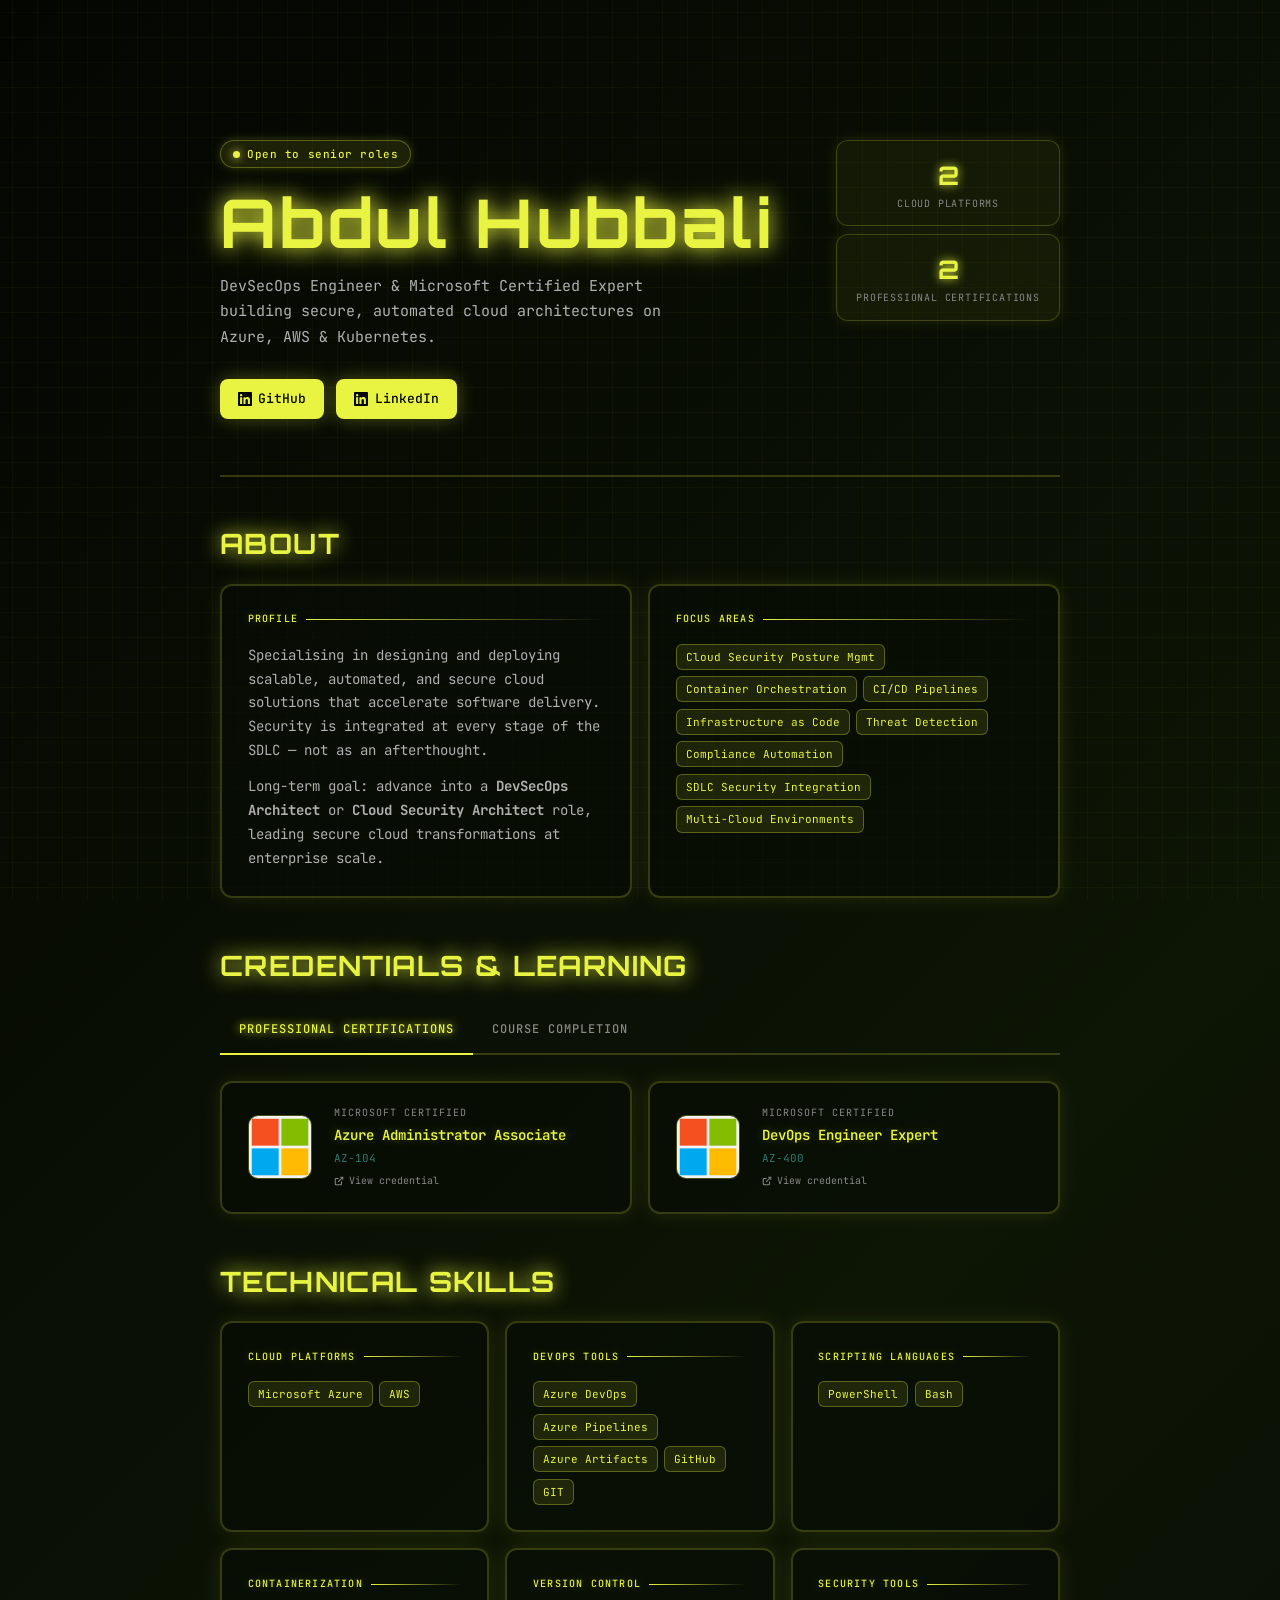
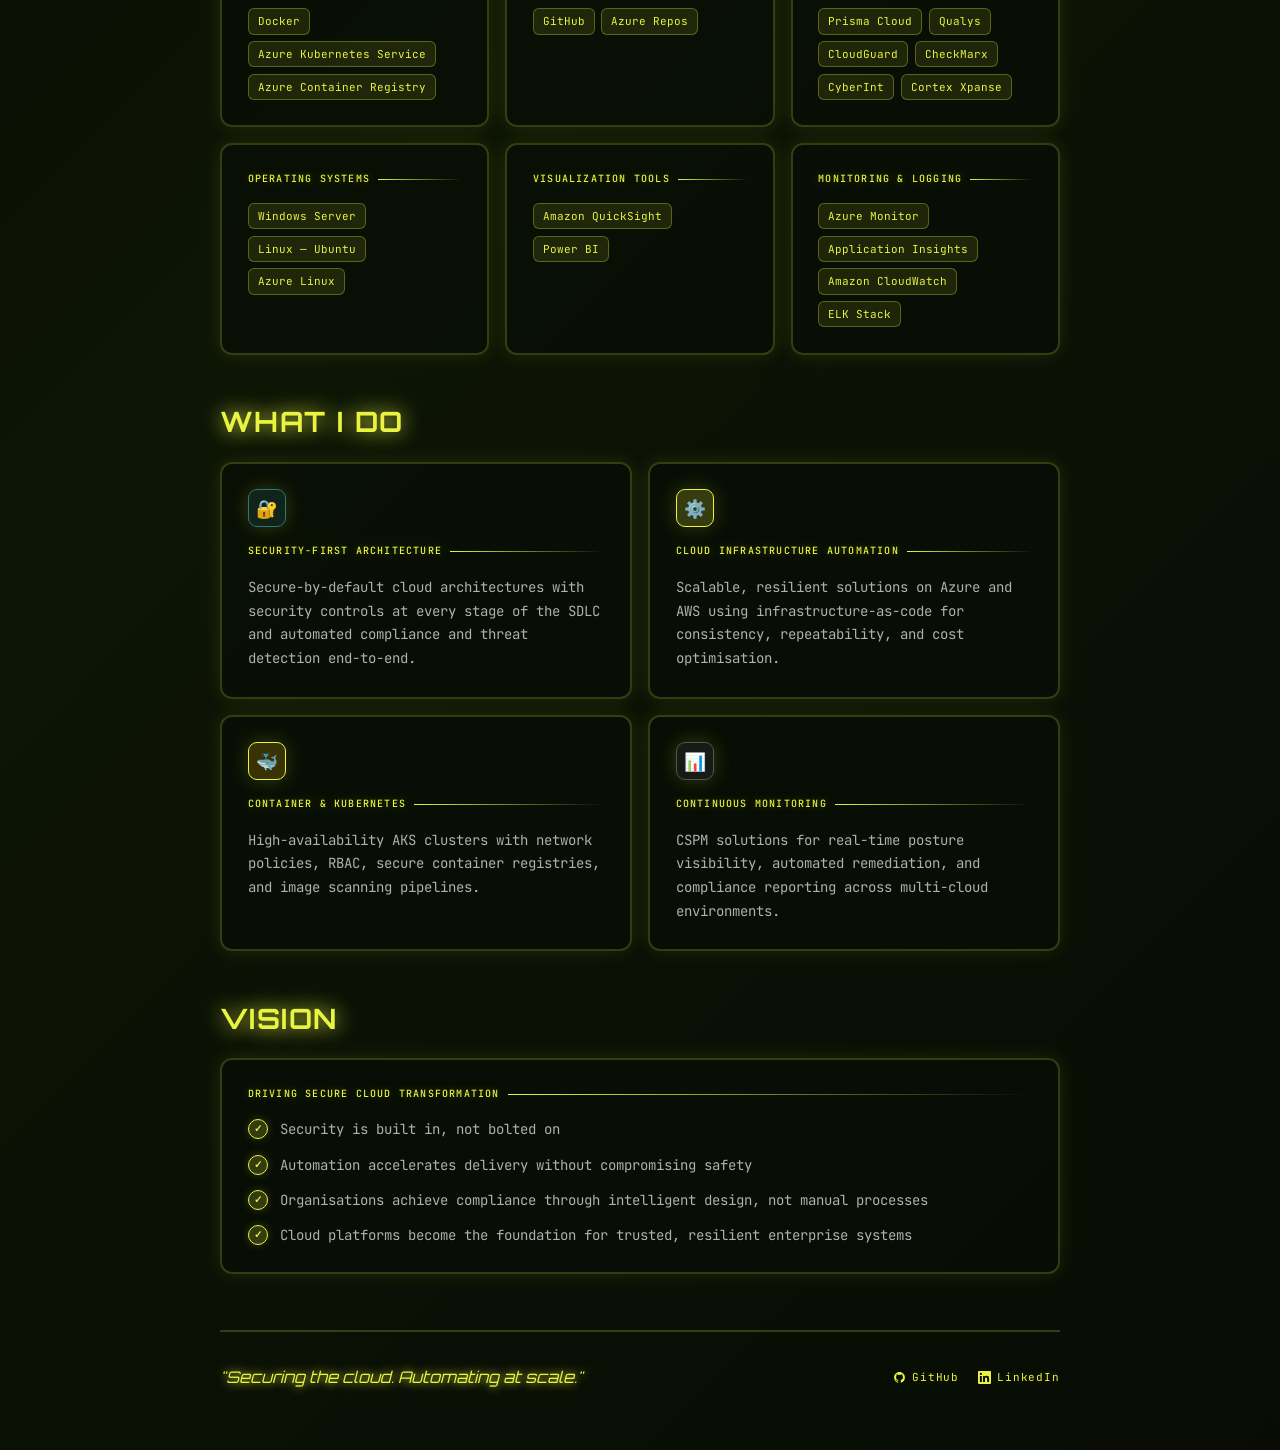
==== commit 2d2481d3: "updating logo" ====
--- a/index.html
+++ b/index.html
@@ -10,25 +10,25 @@
     *, *::before, *::after { box-sizing: border-box; margin: 0; padding: 0; }
 
     :root {
-      --primary: #00ff9f;
-      --secondary: #ff006e;
-      --tertiary: #0099ff;
-      --dark: #0a0e27;
-      --darker: #050811;
-      --accent: #ffbe0b;
+      --primary: #E8F441;
+      --secondary: #6BA86E;
+      --tertiary: #2E7A72;
+      --dark: #080C05;
+      --darker: #040602;
+      --accent: #E8F441;
       --glow: 0 0 20px var(--primary);
       --serif: 'Orbitron', sans-serif;
       --sans: 'Space Mono', monospace;
       --mono: 'JetBrains Mono', monospace;
       --radius: 12px;
-      --shadow: 0 0 30px rgba(0, 255, 159, 0.2);
-      --shadow-hover: 0 0 50px rgba(0, 255, 159, 0.4);
+      --shadow: 0 0 30px rgba(232, 244, 65, 0.2);
+      --shadow-hover: 0 0 50px rgba(232, 244, 65, 0.4);
     }
 
     html { scroll-behavior: smooth; }
 
     body {
-      background: linear-gradient(135deg, var(--darker) 0%, #1a1f3a 50%, var(--dark) 100%);
+      background: linear-gradient(135deg, var(--darker) 0%, #0D1505 50%, var(--dark) 100%);
       color: #e0e0e0;
       font-family: var(--mono);
       font-size: 15px;
@@ -47,8 +47,8 @@
       width: 100%;
       height: 100%;
       background-image: 
-        linear-gradient(0deg, transparent 24%, rgba(0, 255, 159, 0.03) 25%, rgba(0, 255, 159, 0.03) 26%, transparent 27%, transparent 74%, rgba(0, 255, 159, 0.03) 75%, rgba(0, 255, 159, 0.03) 76%, transparent 77%, transparent),
-        linear-gradient(90deg, transparent 24%, rgba(0, 255, 159, 0.03) 25%, rgba(0, 255, 159, 0.03) 26%, transparent 27%, transparent 74%, rgba(0, 255, 159, 0.03) 75%, rgba(0, 255, 159, 0.03) 76%, transparent 77%, transparent);
+        linear-gradient(0deg, transparent 24%, rgba(232, 244, 65, 0.03) 25%, rgba(232, 244, 65, 0.03) 26%, transparent 27%, transparent 74%, rgba(232, 244, 65, 0.03) 75%, rgba(232, 244, 65, 0.03) 76%, transparent 77%, transparent),
+        linear-gradient(90deg, transparent 24%, rgba(232, 244, 65, 0.03) 25%, rgba(232, 244, 65, 0.03) 26%, transparent 27%, transparent 74%, rgba(232, 244, 65, 0.03) 75%, rgba(232, 244, 65, 0.03) 76%, transparent 77%, transparent);
       background-size: 50px 50px;
       pointer-events: none;
       z-index: -1;
@@ -62,19 +62,11 @@
     }
 
     a::after {
-      content: '';
-      position: absolute;
-      bottom: -2px;
-      left: 0;
-      width: 0;
-      height: 2px;
-      background: var(--primary);
-      transition: width 0.3s ease;
-      box-shadow: var(--glow);
+      display: none;
     }
 
     a:hover::after {
-      width: 100%;
+      display: none;
     }
 
     a:hover {
@@ -90,7 +82,7 @@
       grid-template-columns: 1fr auto;
       align-items: start;
       gap: 2rem;
-      border-bottom: 2px solid rgba(0, 255, 159, 0.2);
+      border-bottom: 2px solid rgba(232, 244, 65, 0.2);
       margin-bottom: 2.5rem;
       opacity: 0;
       animation: slideDown 0.8s ease-out forwards;
@@ -100,7 +92,7 @@
       display: inline-flex;
       align-items: center;
       gap: 0.45rem;
-      background: rgba(0, 255, 159, 0.1);
+      background: rgba(232, 244, 65, 0.1);
       color: var(--primary);
       font-family: var(--mono);
       font-size: 11px;
@@ -109,8 +101,8 @@
       padding: 4px 12px;
       border-radius: 100px;
       margin-bottom: 1.2rem;
-      border: 1px solid rgba(0, 255, 159, 0.3);
-      box-shadow: 0 0 10px rgba(0, 255, 159, 0.2);
+      border: 1px solid rgba(232, 244, 65, 0.3);
+      box-shadow: 0 0 10px rgba(232, 244, 65, 0.2);
     }
 
     .hero-badge::before {
@@ -129,7 +121,7 @@
       letter-spacing: 0.05em;
       margin-bottom: 1rem;
       color: var(--primary);
-      text-shadow: 0 0 20px var(--primary), 0 0 40px rgba(0, 255, 159, 0.3);
+      text-shadow: 0 0 20px var(--primary), 0 0 40px rgba(232, 244, 65, 0.3);
       animation: slideDown 0.8s ease-out;
     }
 
@@ -158,28 +150,31 @@
       transition: all 0.18s ease;
       cursor: pointer;
       border: none;
-    }
+      overflow: hidden;
+    }
+    .btn::after, .btn:hover::after { display: none !important; content: none !important; }
+    .btn:hover { text-shadow: none !important; }
 
     .btn-primary { 
       background: var(--primary); 
       color: var(--darker);
-      box-shadow: 0 0 20px rgba(0, 255, 159, 0.3);
+      box-shadow: 0 0 20px rgba(232, 244, 65, 0.3);
     }
     .btn-primary:hover { 
-      background: #00ff9f;
+      background: #E8F441;
       transform: translateY(-1px); 
-      box-shadow: 0 0 40px rgba(0, 255, 159, 0.6);
+      box-shadow: 0 0 40px rgba(232, 244, 65, 0.6);
     }
     
     .btn-secondary { 
       background: var(--primary);
       color: var(--darker);
-      box-shadow: 0 0 20px rgba(0, 255, 159, 0.3);
+      box-shadow: 0 0 20px rgba(232, 244, 65, 0.3);
     }
     .btn-secondary:hover { 
-      background: #00ff9f;
+      background: #E8F441;
       transform: translateY(-1px); 
-      box-shadow: 0 0 40px rgba(0, 255, 159, 0.6);
+      box-shadow: 0 0 40px rgba(232, 244, 65, 0.6);
     }
 
     .stat-strip {
@@ -190,20 +185,20 @@
     }
 
     .stat-item {
-      background: rgba(0, 255, 159, 0.05);
-      border: 1px solid rgba(0, 255, 159, 0.2);
+      background: rgba(232, 244, 65, 0.05);
+      border: 1px solid rgba(232, 244, 65, 0.2);
       border-radius: var(--radius);
       padding: 0.8rem 1.2rem;
       min-width: 150px;
       text-align: center;
-      box-shadow: 0 0 15px rgba(0, 255, 159, 0.1);
+      box-shadow: 0 0 15px rgba(232, 244, 65, 0.1);
       transition: all 0.3s ease;
     }
 
     .stat-item:hover {
       border-color: var(--primary);
-      box-shadow: 0 0 30px rgba(0, 255, 159, 0.3);
-      background: rgba(0, 255, 159, 0.1);
+      box-shadow: 0 0 30px rgba(232, 244, 65, 0.3);
+      background: rgba(232, 244, 65, 0.1);
     }
 
     .stat-number {
@@ -229,11 +224,11 @@
 
     /* ── Card ── */
     .card {
-      background: rgba(10, 14, 39, 0.6);
-      border: 2px solid rgba(0, 255, 159, 0.2);
+      background: rgba(8, 12, 5, 0.6);
+      border: 2px solid rgba(232, 244, 65, 0.2);
       border-radius: var(--radius);
       padding: 1.6rem;
-      box-shadow: 0 0 20px rgba(0, 255, 159, 0.1);
+      box-shadow: 0 0 20px rgba(232, 244, 65, 0.1);
       transition: all 0.3s ease;
       opacity: 0;
       translate: 0 14px;
@@ -242,7 +237,7 @@
     .card.visible { opacity: 1; translate: 0 0; }
     .card:hover { 
       border-color: var(--primary);
-      box-shadow: 0 0 30px rgba(0, 255, 159, 0.3), inset 0 0 20px rgba(0, 255, 159, 0.05);
+      box-shadow: 0 0 30px rgba(232, 244, 65, 0.3), inset 0 0 20px rgba(232, 244, 65, 0.05);
       transform: translateY(-2px);
     }
     .card-wide { grid-column: 1 / -1; }
@@ -258,7 +253,7 @@
       display: flex;
       align-items: center;
       gap: 0.5rem;
-      text-shadow: 0 0 10px rgba(0, 255, 159, 0.3);
+      text-shadow: 0 0 10px rgba(232, 244, 65, 0.3);
     }
 
     .card-label::after { content: ''; flex: 1; height: 1px; background: linear-gradient(90deg, var(--primary), transparent); }
@@ -273,11 +268,11 @@
       display: flex; align-items: center; justify-content: center;
       font-size: 1.1rem;
       margin-bottom: 1rem;
-      box-shadow: 0 0 20px rgba(0, 255, 159, 0.2);
-    }
-
-    .icon-blue { background: rgba(0, 153, 255, 0.2); border: 1px solid var(--tertiary); }
-    .icon-green { background: rgba(0, 255, 159, 0.2); border: 1px solid var(--primary); }
+      box-shadow: 0 0 20px rgba(232, 244, 65, 0.2);
+    }
+
+    .icon-blue { background: rgba(46, 122, 114, 0.2); border: 1px solid var(--tertiary); }
+    .icon-green { background: rgba(232, 244, 65, 0.2); border: 1px solid var(--primary); }
     .icon-amber { background: rgba(255, 190, 11, 0.2); border: 1px solid var(--accent); }
     .icon-gray { background: rgba(150, 150, 150, 0.1); border: 1px solid #555; }
 
@@ -289,15 +284,15 @@
       font-size: 11px;
       padding: 3px 9px;
       border-radius: 6px;
-      background: rgba(0, 255, 159, 0.1);
-      color: var(--primary);
-      border: 1px solid rgba(0, 255, 159, 0.3);
+      background: rgba(232, 244, 65, 0.1);
+      color: var(--primary);
+      border: 1px solid rgba(232, 244, 65, 0.3);
       transition: all 0.15s;
     }
 
-    .tag:hover { background: rgba(0, 255, 159, 0.2); border-color: var(--primary); box-shadow: 0 0 10px rgba(0, 255, 159, 0.2); }
-    .tag-blue { background: rgba(0, 153, 255, 0.1); color: var(--tertiary); border-color: rgba(0, 153, 255, 0.3); }
-    .tag-green { background: rgba(0, 255, 159, 0.1); color: var(--primary); border-color: rgba(0, 255, 159, 0.3); }
+    .tag:hover { background: rgba(232, 244, 65, 0.2); border-color: var(--primary); box-shadow: 0 0 10px rgba(232, 244, 65, 0.2); }
+    .tag-blue { background: rgba(46, 122, 114, 0.1); color: var(--tertiary); border-color: rgba(46, 122, 114, 0.3); }
+    .tag-green { background: rgba(232, 244, 65, 0.1); color: var(--primary); border-color: rgba(232, 244, 65, 0.3); }
     .tag-amber { background: rgba(255, 190, 11, 0.1); color: var(--accent); border-color: rgba(255, 190, 11, 0.3); }
 
     /* ── Section heading ── */
@@ -316,14 +311,14 @@
 
     /* ── Cert cards ── */
     .cert-card {
-      background: rgba(10, 14, 39, 0.6);
-      border: 2px solid rgba(0, 255, 159, 0.2);
+      background: rgba(8, 12, 5, 0.6);
+      border: 2px solid rgba(232, 244, 65, 0.2);
       border-radius: var(--radius);
       padding: 1.4rem 1.6rem;
       display: flex;
       align-items: center;
       gap: 1.4rem;
-      box-shadow: 0 0 20px rgba(0, 255, 159, 0.1);
+      box-shadow: 0 0 20px rgba(232, 244, 65, 0.1);
       transition: all 0.3s ease;
       opacity: 0;
       translate: 0 14px;
@@ -333,7 +328,7 @@
     .cert-card.visible { opacity: 1; translate: 0 0; }
     .cert-card:hover { 
       border-color: var(--primary);
-      box-shadow: 0 0 40px rgba(0, 255, 159, 0.4);
+      box-shadow: 0 0 40px rgba(232, 244, 65, 0.4);
       transform: translateY(-2px);
     }
 
@@ -342,8 +337,8 @@
       flex-shrink: 0;
       border-radius: 10px;
       overflow: hidden;
-      background: rgba(0, 255, 159, 0.1);
-      border: 1px solid rgba(0, 255, 159, 0.2);
+      background: rgba(232, 244, 65, 0.1);
+      border: 1px solid rgba(232, 244, 65, 0.2);
       display: flex; align-items: center; justify-content: center;
     }
 
@@ -366,7 +361,7 @@
       color: var(--primary);
       line-height: 1.4;
       margin-bottom: 0.25rem;
-      text-shadow: 0 0 10px rgba(0, 255, 159, 0.3);
+      text-shadow: 0 0 10px rgba(232, 244, 65, 0.3);
     }
 
     .cert-id {
@@ -379,7 +374,7 @@
     .cert-tabs {
       display: flex;
       gap: 0;
-      border-bottom: 2px solid rgba(0, 255, 159, 0.2);
+      border-bottom: 2px solid rgba(232, 244, 65, 0.2);
       margin-bottom: 1.6rem;
       align-items: center;
     }
@@ -403,7 +398,7 @@
 
     .cert-tab:hover { 
       color: var(--primary);
-      text-shadow: 0 0 10px rgba(0, 255, 159, 0.3);
+      text-shadow: 0 0 10px rgba(232, 244, 65, 0.3);
     }
 
     .cert-tab.active {
@@ -431,8 +426,8 @@
     }
 
     .course-cert-card {
-      background: rgba(10, 14, 39, 0.6);
-      border: 2px solid rgba(0, 255, 159, 0.2);
+      background: rgba(8, 12, 5, 0.6);
+      border: 2px solid rgba(232, 244, 65, 0.2);
       border-radius: var(--radius);
       padding: 1.2rem;
       display: flex;
@@ -443,7 +438,7 @@
       transition: all 0.3s ease;
       text-decoration: none;
       color: inherit;
-      box-shadow: 0 0 20px rgba(0, 255, 159, 0.1);
+      box-shadow: 0 0 20px rgba(232, 244, 65, 0.1);
       opacity: 0;
       translate: 0 14px;
     }
@@ -455,7 +450,7 @@
 
     .course-cert-card:hover {
       border-color: var(--primary);
-      box-shadow: 0 0 40px rgba(0, 255, 159, 0.4);
+      box-shadow: 0 0 40px rgba(232, 244, 65, 0.4);
       transform: translateY(-3px);
     }
 
@@ -469,9 +464,9 @@
       margin-bottom: 0.8rem;
       flex-shrink: 0;
       overflow: hidden;
-      background: rgba(0, 255, 159, 0.15);
-      border: 1px solid rgba(0, 255, 159, 0.3);
-      box-shadow: 0 0 15px rgba(0, 255, 159, 0.2);
+      background: rgba(232, 244, 65, 0.15);
+      border: 1px solid rgba(232, 244, 65, 0.3);
+      box-shadow: 0 0 15px rgba(232, 244, 65, 0.2);
     }
 
     .course-cert-icon img {
@@ -496,7 +491,7 @@
       color: var(--primary);
       line-height: 1.3;
       margin-bottom: 0.6rem;
-      text-shadow: 0 0 10px rgba(0, 255, 159, 0.2);
+      text-shadow: 0 0 10px rgba(232, 244, 65, 0.2);
     }
 
     .course-cert-meta {
@@ -509,7 +504,7 @@
       gap: 0.3rem;
       margin-top: auto;
       padding-top: 0.6rem;
-      border-top: 1px solid rgba(0, 255, 159, 0.2);
+      border-top: 1px solid rgba(232, 244, 65, 0.2);
       width: 100%;
     }
 
@@ -517,7 +512,7 @@
     .modal-overlay {
       position: fixed;
       inset: 0;
-      background: rgba(5, 8, 17, 0.85);
+      background: rgba(3, 5, 2, 0.85);
       backdrop-filter: blur(8px);
       -webkit-backdrop-filter: blur(8px);
       z-index: 1000;
@@ -536,10 +531,10 @@
     }
 
     .modal {
-      background: rgba(10, 14, 39, 0.95);
-      border: 2px solid rgba(0, 255, 159, 0.3);
+      background: rgba(8, 12, 5, 0.95);
+      border: 2px solid rgba(232, 244, 65, 0.3);
       border-radius: 16px;
-      box-shadow: 0 0 60px rgba(0, 255, 159, 0.3), inset 0 0 40px rgba(0, 255, 159, 0.05);
+      box-shadow: 0 0 60px rgba(232, 244, 65, 0.3), inset 0 0 40px rgba(232, 244, 65, 0.05);
       width: 100%;
       max-width: 560px;
       overflow: hidden;
@@ -556,17 +551,17 @@
       align-items: center;
       gap: 1.2rem;
       padding: 1.4rem 1.6rem;
-      border-bottom: 1px solid rgba(0, 255, 159, 0.2);
-      background: rgba(0, 255, 159, 0.05);
+      border-bottom: 1px solid rgba(232, 244, 65, 0.2);
+      background: rgba(232, 244, 65, 0.05);
     }
 
     .modal-badge {
       width: 56px; height: 56px;
       border-radius: 10px;
       overflow: hidden;
-      background: rgba(0, 255, 159, 0.1);
+      background: rgba(232, 244, 65, 0.1);
       flex-shrink: 0;
-      border: 1px solid rgba(0, 255, 159, 0.2);
+      border: 1px solid rgba(232, 244, 65, 0.2);
       display: flex; align-items: center; justify-content: center;
     }
 
@@ -595,8 +590,8 @@
     .modal-close {
       width: 32px; height: 32px;
       border-radius: 8px;
-      border: 1px solid rgba(0, 255, 159, 0.2);
-      background: rgba(0, 255, 159, 0.05);
+      border: 1px solid rgba(232, 244, 65, 0.2);
+      background: rgba(232, 244, 65, 0.05);
       color: var(--primary);
       cursor: pointer;
       display: flex; align-items: center; justify-content: center;
@@ -606,9 +601,9 @@
     }
 
     .modal-close:hover { 
-      background: rgba(0, 255, 159, 0.15); 
+      background: rgba(232, 244, 65, 0.15); 
       border-color: var(--primary);
-      box-shadow: 0 0 20px rgba(0, 255, 159, 0.3);
+      box-shadow: 0 0 20px rgba(232, 244, 65, 0.3);
     }
 
     .modal-body { padding: 1.4rem 1.6rem; }
@@ -617,8 +612,8 @@
       display: flex;
       gap: 1.6rem;
       align-items: center;
-      background: rgba(0, 255, 159, 0.05);
-      border: 1px solid rgba(0, 255, 159, 0.2);
+      background: rgba(232, 244, 65, 0.05);
+      border: 1px solid rgba(232, 244, 65, 0.2);
       border-radius: 10px;
       padding: 1.6rem;
     }
@@ -629,11 +624,11 @@
       flex-shrink: 0;
       border-radius: 12px;
       overflow: hidden;
-      background: rgba(0, 255, 159, 0.1);
+      background: rgba(232, 244, 65, 0.1);
       display: flex;
       align-items: center;
       justify-content: center;
-      border: 1px solid rgba(0, 255, 159, 0.2);
+      border: 1px solid rgba(232, 244, 65, 0.2);
     }
 
     .credential-badge-large img {
@@ -695,12 +690,12 @@
       color: var(--darker);
       text-decoration: none;
       transition: all 0.15s;
-      box-shadow: 0 0 20px rgba(0, 255, 159, 0.3);
+      box-shadow: 0 0 20px rgba(232, 244, 65, 0.3);
     }
 
     .credential-btn:hover { 
       transform: translateY(-2px);
-      box-shadow: 0 0 40px rgba(0, 255, 159, 0.6);
+      box-shadow: 0 0 40px rgba(232, 244, 65, 0.6);
     }
 
     @media (max-width: 500px) {
@@ -713,8 +708,8 @@
       align-items: center;
       justify-content: space-between;
       padding: 1rem 1.6rem;
-      border-top: 1px solid rgba(0, 255, 159, 0.2);
-      background: rgba(0, 255, 159, 0.03);
+      border-top: 1px solid rgba(232, 244, 65, 0.2);
+      background: rgba(232, 244, 65, 0.03);
     }
 
     .modal-cert-id {
@@ -732,7 +727,7 @@
       color: var(--primary);
       text-decoration: none;
       transition: all 0.15s;
-      text-shadow: 0 0 10px rgba(0, 255, 159, 0.2);
+      text-shadow: 0 0 10px rgba(232, 244, 65, 0.2);
     }
 
     .modal-open-link:hover { 
@@ -755,7 +750,7 @@
       text-transform: uppercase;
       color: var(--primary);
       margin-bottom: 0.5rem;
-      text-shadow: 0 0 10px rgba(0, 255, 159, 0.2);
+      text-shadow: 0 0 10px rgba(232, 244, 65, 0.2);
     }
 
     /* ── Vision ── */
@@ -773,7 +768,7 @@
     .vision-check {
       width: 20px; height: 20px;
       border-radius: 50%;
-      background: rgba(0, 255, 159, 0.2);
+      background: rgba(232, 244, 65, 0.2);
       color: var(--primary);
       display: flex; align-items: center; justify-content: center;
       font-size: 10px;
@@ -781,14 +776,14 @@
       flex-shrink: 0;
       margin-top: 1px;
       border: 1px solid var(--primary);
-      box-shadow: 0 0 10px rgba(0, 255, 159, 0.2);
+      box-shadow: 0 0 10px rgba(232, 244, 65, 0.2);
     }
 
     /* ── Footer ── */
     footer {
       margin-top: 3.5rem;
       padding-top: 2rem;
-      border-top: 2px solid rgba(0, 255, 159, 0.2);
+      border-top: 2px solid rgba(232, 244, 65, 0.2);
       display: flex;
       justify-content: space-between;
       align-items: center;
@@ -815,7 +810,7 @@
       align-items: center;
       gap: 0.35rem;
       transition: all 0.15s;
-      text-shadow: 0 0 10px rgba(0, 255, 159, 0.2);
+      text-shadow: 0 0 10px rgba(232, 244, 65, 0.2);
     }
 
     .footer-links a:hover { text-shadow: 0 0 20px var(--primary); }
@@ -1089,7 +1084,7 @@
       </div>
       <div class="stat-item" onclick="openCertificationsPopup()" style="cursor: pointer;">
         <div class="stat-number">2</div>
-        <div class="stat-label">MS Certifications</div>
+        <div class="stat-label">Professional Certifications</div>
       </div>
     </div>
   </header>
@@ -1105,12 +1100,12 @@
     <div class="card">
       <div class="card-label">Focus Areas</div>
       <div class="tags" style="margin-top:0">
-        <span class="tag tag-blue">Cloud Security Posture Mgmt</span>
-        <span class="tag tag-blue">Container Orchestration</span>
+        <span class="tag tag-green">Cloud Security Posture Mgmt</span>
+        <span class="tag tag-green">Container Orchestration</span>
         <span class="tag tag-green">CI/CD Pipelines</span>
         <span class="tag tag-green">Infrastructure as Code</span>
-        <span class="tag tag-amber">Threat Detection</span>
-        <span class="tag tag-amber">Compliance Automation</span>
+        <span class="tag tag-green">Threat Detection</span>
+        <span class="tag tag-green">Compliance Automation</span>
         <span class="tag">SDLC Security Integration</span>
         <span class="tag">Multi-Cloud Environments</span>
       </div>
@@ -1131,11 +1126,7 @@
     <div class="grid grid-2">
       <div class="cert-card" onclick="openCert('az104')" role="button" tabindex="0" aria-label="View Azure Administrator Associate credential">
         <div class="cert-badge-img">
-          <img
-            src="microsoft-certified-associate-badge.svg"
-            alt="Azure Administrator Associate Badge"
-            
-          />
+          <img src="logos/Microsoft.png" alt="Microsoft" />
         </div>
         <div class="cert-info">
           <div class="cert-issuer">Microsoft Certified</div>
@@ -1150,11 +1141,7 @@
 
       <div class="cert-card" onclick="openCert('az400')" role="button" tabindex="0" aria-label="View DevOps Engineer Expert credential">
         <div class="cert-badge-img">
-          <img
-            src="microsoft-certified-expert-badge.svg"
-            alt="DevOps Engineer Expert Badge"
-            
-          />
+          <img src="logos/Microsoft.png" alt="Microsoft" />
         </div>
         <div class="cert-info">
           <div class="cert-issuer">Microsoft Certified</div>
@@ -1238,19 +1225,19 @@
     <div class="card">
       <div class="card-label">Cloud Platforms</div>
       <div class="tags" style="margin-top:0">
-        <span class="tag tag-blue">Microsoft Azure</span>
-        <span class="tag tag-blue">AWS</span>
+        <span class="tag">Microsoft Azure</span>
+        <span class="tag">AWS</span>
       </div>
     </div>
 
     <div class="card">
       <div class="card-label">DevOps Tools</div>
       <div class="tags" style="margin-top:0">
-        <span class="tag tag-green">Azure DevOps</span>
-        <span class="tag tag-green">Azure Pipelines</span>
-        <span class="tag tag-green">Azure Artifacts</span>
-        <span class="tag tag-green">GitHub</span>
-        <span class="tag tag-green">GIT</span>
+        <span class="tag">Azure DevOps</span>
+        <span class="tag">Azure Pipelines</span>
+        <span class="tag">Azure Artifacts</span>
+        <span class="tag">GitHub</span>
+        <span class="tag">GIT</span>
       </div>
     </div>
 
@@ -1265,29 +1252,29 @@
     <div class="card">
       <div class="card-label">Containerization</div>
       <div class="tags" style="margin-top:0">
-        <span class="tag tag-blue">Docker</span>
-        <span class="tag tag-blue">Azure Kubernetes Service</span>
-        <span class="tag tag-blue">Azure Container Registry</span>
+        <span class="tag">Docker</span>
+        <span class="tag">Azure Kubernetes Service</span>
+        <span class="tag">Azure Container Registry</span>
       </div>
     </div>
 
     <div class="card">
       <div class="card-label">Version Control</div>
       <div class="tags" style="margin-top:0">
-        <span class="tag tag-green">GitHub</span>
-        <span class="tag tag-green">Azure Repos</span>
+        <span class="tag">GitHub</span>
+        <span class="tag">Azure Repos</span>
       </div>
     </div>
 
     <div class="card">
       <div class="card-label">Security Tools</div>
       <div class="tags" style="margin-top:0">
-        <span class="tag tag-amber">Prisma Cloud</span>
-        <span class="tag tag-amber">Qualys</span>
-        <span class="tag tag-amber">CloudGuard</span>
-        <span class="tag tag-amber">CheckMarx</span>
-        <span class="tag tag-amber">CyberInt</span>
-        <span class="tag tag-amber">Cortex Xpanse</span>
+        <span class="tag">Prisma Cloud</span>
+        <span class="tag">Qualys</span>
+        <span class="tag">CloudGuard</span>
+        <span class="tag">CheckMarx</span>
+        <span class="tag">CyberInt</span>
+        <span class="tag">Cortex Xpanse</span>
       </div>
     </div>
 
@@ -1303,18 +1290,18 @@
     <div class="card">
       <div class="card-label">Visualization Tools</div>
       <div class="tags" style="margin-top:0">
-        <span class="tag tag-blue">Amazon QuickSight</span>
-        <span class="tag tag-blue">Power BI</span>
+        <span class="tag">Amazon QuickSight</span>
+        <span class="tag">Power BI</span>
       </div>
     </div>
 
     <div class="card">
       <div class="card-label">Monitoring & Logging</div>
       <div class="tags" style="margin-top:0">
-        <span class="tag tag-green">Azure Monitor</span>
-        <span class="tag tag-green">Application Insights</span>
-        <span class="tag tag-green">Amazon CloudWatch</span>
-        <span class="tag tag-green">ELK Stack</span>
+        <span class="tag">Azure Monitor</span>
+        <span class="tag">Application Insights</span>
+        <span class="tag">Amazon CloudWatch</span>
+        <span class="tag">ELK Stack</span>
       </div>
     </div>
 
@@ -1389,12 +1376,12 @@
     <div class="modal-body">
       <div style="display: grid; grid-template-columns: 1fr 1fr; gap: 2rem; padding: 2rem 0;">
         <div style="text-align: center;">
-          <div style="width: 140px; height: 140px; margin: 0 auto; display: flex; align-items: center; justify-content: center; background: rgba(0, 255, 159, 0.1); border: 2px solid rgba(0, 255, 159, 0.3); border-radius: 12px; box-shadow: 0 0 50px rgba(0, 255, 159, 0.4);">
+          <div style="width: 140px; height: 140px; margin: 0 auto; display: flex; align-items: center; justify-content: center; background: rgba(232, 244, 65, 0.1); border: 2px solid rgba(232, 244, 65, 0.3); border-radius: 12px; box-shadow: 0 0 50px rgba(232, 244, 65, 0.4);">
             <img src="logos/aws.png" alt="Amazon AWS" style="width: 100px; height: 100px; object-fit: contain;">
           </div>
         </div>
         <div style="text-align: center;">
-          <div style="width: 140px; height: 140px; margin: 0 auto; display: flex; align-items: center; justify-content: center; background: rgba(0, 255, 159, 0.1); border: 2px solid rgba(0, 255, 159, 0.3); border-radius: 12px; box-shadow: 0 0 50px rgba(0, 255, 159, 0.4);">
+          <div style="width: 140px; height: 140px; margin: 0 auto; display: flex; align-items: center; justify-content: center; background: rgba(232, 244, 65, 0.1); border: 2px solid rgba(232, 244, 65, 0.3); border-radius: 12px; box-shadow: 0 0 50px rgba(232, 244, 65, 0.4);">
             <img src="logos/azure.png" alt="Microsoft Azure" style="width: 100px; height: 100px; object-fit: contain;">
           </div>
         </div>
@@ -1415,20 +1402,20 @@
     <div class="modal-body">
       <div style="display: grid; grid-template-columns: 1fr 1fr; gap: 2rem; padding: 2rem 0;">
         <div style="text-align: center;">
-          <div style="width: 140px; height: 140px; margin: 0 auto 1.5rem; display: flex; align-items: center; justify-content: center; background: rgba(0, 255, 159, 0.1); border: 2px solid rgba(0, 255, 159, 0.3); border-radius: 12px; box-shadow: 0 0 50px rgba(0, 255, 159, 0.4);">
+          <div style="width: 140px; height: 140px; margin: 0 auto 1.5rem; display: flex; align-items: center; justify-content: center; background: rgba(232, 244, 65, 0.1); border: 2px solid rgba(232, 244, 65, 0.3); border-radius: 12px; box-shadow: 0 0 50px rgba(232, 244, 65, 0.4);">
             <img src="logos/microsoft-certified-associate-badge.svg" alt="AZ-104" style="width: 120px; height: 120px; object-fit: contain;">
           </div>
           <h3 style="color: var(--primary); font-family: var(--serif); font-size: 0.95rem; margin-bottom: 0.5rem;">Azure Administrator</h3>
           <p style="color: var(--tertiary); font-size: 0.85rem; margin-bottom: 1rem;">AZ-104</p>
-          <a href="https://learn.microsoft.com/en-us/users/abdulhubbali/credentials/14fe230f17f3ace6?ref=https%3A%2F%2Fwww.linkedin.com%2F" target="_blank" style="display: inline-block; color: var(--primary); border: 2px solid var(--primary); padding: 8px 16px; border-radius: 6px; font-family: var(--mono); font-size: 11px; font-weight: 600; transition: all 0.3s; box-shadow: 0 0 15px rgba(0, 255, 159, 0.3);" onmouseover="this.style.boxShadow='0 0 30px rgba(0, 255, 159, 0.6)'" onmouseout="this.style.boxShadow='0 0 15px rgba(0, 255, 159, 0.3)'">View Full Credential</a>
+          <a href="https://learn.microsoft.com/en-us/users/abdulhubbali/credentials/14fe230f17f3ace6?ref=https%3A%2F%2Fwww.linkedin.com%2F" target="_blank" style="display: inline-block; color: var(--primary); border: 2px solid var(--primary); padding: 8px 16px; border-radius: 6px; font-family: var(--mono); font-size: 11px; font-weight: 600; transition: all 0.3s; box-shadow: 0 0 15px rgba(232, 244, 65, 0.3);" onmouseover="this.style.boxShadow='0 0 30px rgba(232, 244, 65, 0.6)'" onmouseout="this.style.boxShadow='0 0 15px rgba(232, 244, 65, 0.3)'">View Full Credential</a>
         </div>
         <div style="text-align: center;">
-          <div style="width: 140px; height: 140px; margin: 0 auto 1.5rem; display: flex; align-items: center; justify-content: center; background: rgba(0, 255, 159, 0.1); border: 2px solid rgba(0, 255, 159, 0.3); border-radius: 12px; box-shadow: 0 0 50px rgba(0, 255, 159, 0.4);">
+          <div style="width: 140px; height: 140px; margin: 0 auto 1.5rem; display: flex; align-items: center; justify-content: center; background: rgba(232, 244, 65, 0.1); border: 2px solid rgba(232, 244, 65, 0.3); border-radius: 12px; box-shadow: 0 0 50px rgba(232, 244, 65, 0.4);">
             <img src="logos/microsoft-certified-expert-badge.svg" alt="AZ-400" style="width: 120px; height: 120px; object-fit: contain;">
           </div>
           <h3 style="color: var(--primary); font-family: var(--serif); font-size: 0.95rem; margin-bottom: 0.5rem;">DevOps Engineer Expert</h3>
           <p style="color: var(--tertiary); font-size: 0.85rem; margin-bottom: 1rem;">AZ-400</p>
-          <a href="https://learn.microsoft.com/en-in/users/abdulhubbali/credentials/86cb8c4fae12992e?ref=https%3A%2F%2Fwww.linkedin.com%2F" target="_blank" style="display: inline-block; color: var(--primary); border: 2px solid var(--primary); padding: 8px 16px; border-radius: 6px; font-family: var(--mono); font-size: 11px; font-weight: 600; transition: all 0.3s; box-shadow: 0 0 15px rgba(0, 255, 159, 0.3);" onmouseover="this.style.boxShadow='0 0 30px rgba(0, 255, 159, 0.6)'" onmouseout="this.style.boxShadow='0 0 15px rgba(0, 255, 159, 0.3)'">View Full Credential</a>
+          <a href="https://learn.microsoft.com/en-in/users/abdulhubbali/credentials/86cb8c4fae12992e?ref=https%3A%2F%2Fwww.linkedin.com%2F" target="_blank" style="display: inline-block; color: var(--primary); border: 2px solid var(--primary); padding: 8px 16px; border-radius: 6px; font-family: var(--mono); font-size: 11px; font-weight: 600; transition: all 0.3s; box-shadow: 0 0 15px rgba(232, 244, 65, 0.3);" onmouseover="this.style.boxShadow='0 0 30px rgba(232, 244, 65, 0.6)'" onmouseout="this.style.boxShadow='0 0 15px rgba(232, 244, 65, 0.3)'">View Full Credential</a>
         </div>
       </div>
     </div>
@@ -1578,7 +1565,7 @@
     const overlay = document.getElementById('certModal');
     document.getElementById('modalTitle').textContent = c.title;
     document.getElementById('modalCertId').textContent = c.id;
-    document.getElementById('modalBadgeImg').src = c.badge;
+    document.getElementById('modalBadgeImg').src = 'logos/Microsoft.png';
     document.getElementById('modalBadgeLarge').src = c.badge;
     document.getElementById('modalCredName').textContent = c.title;
     document.getElementById('modalCredExam').textContent = c.id;
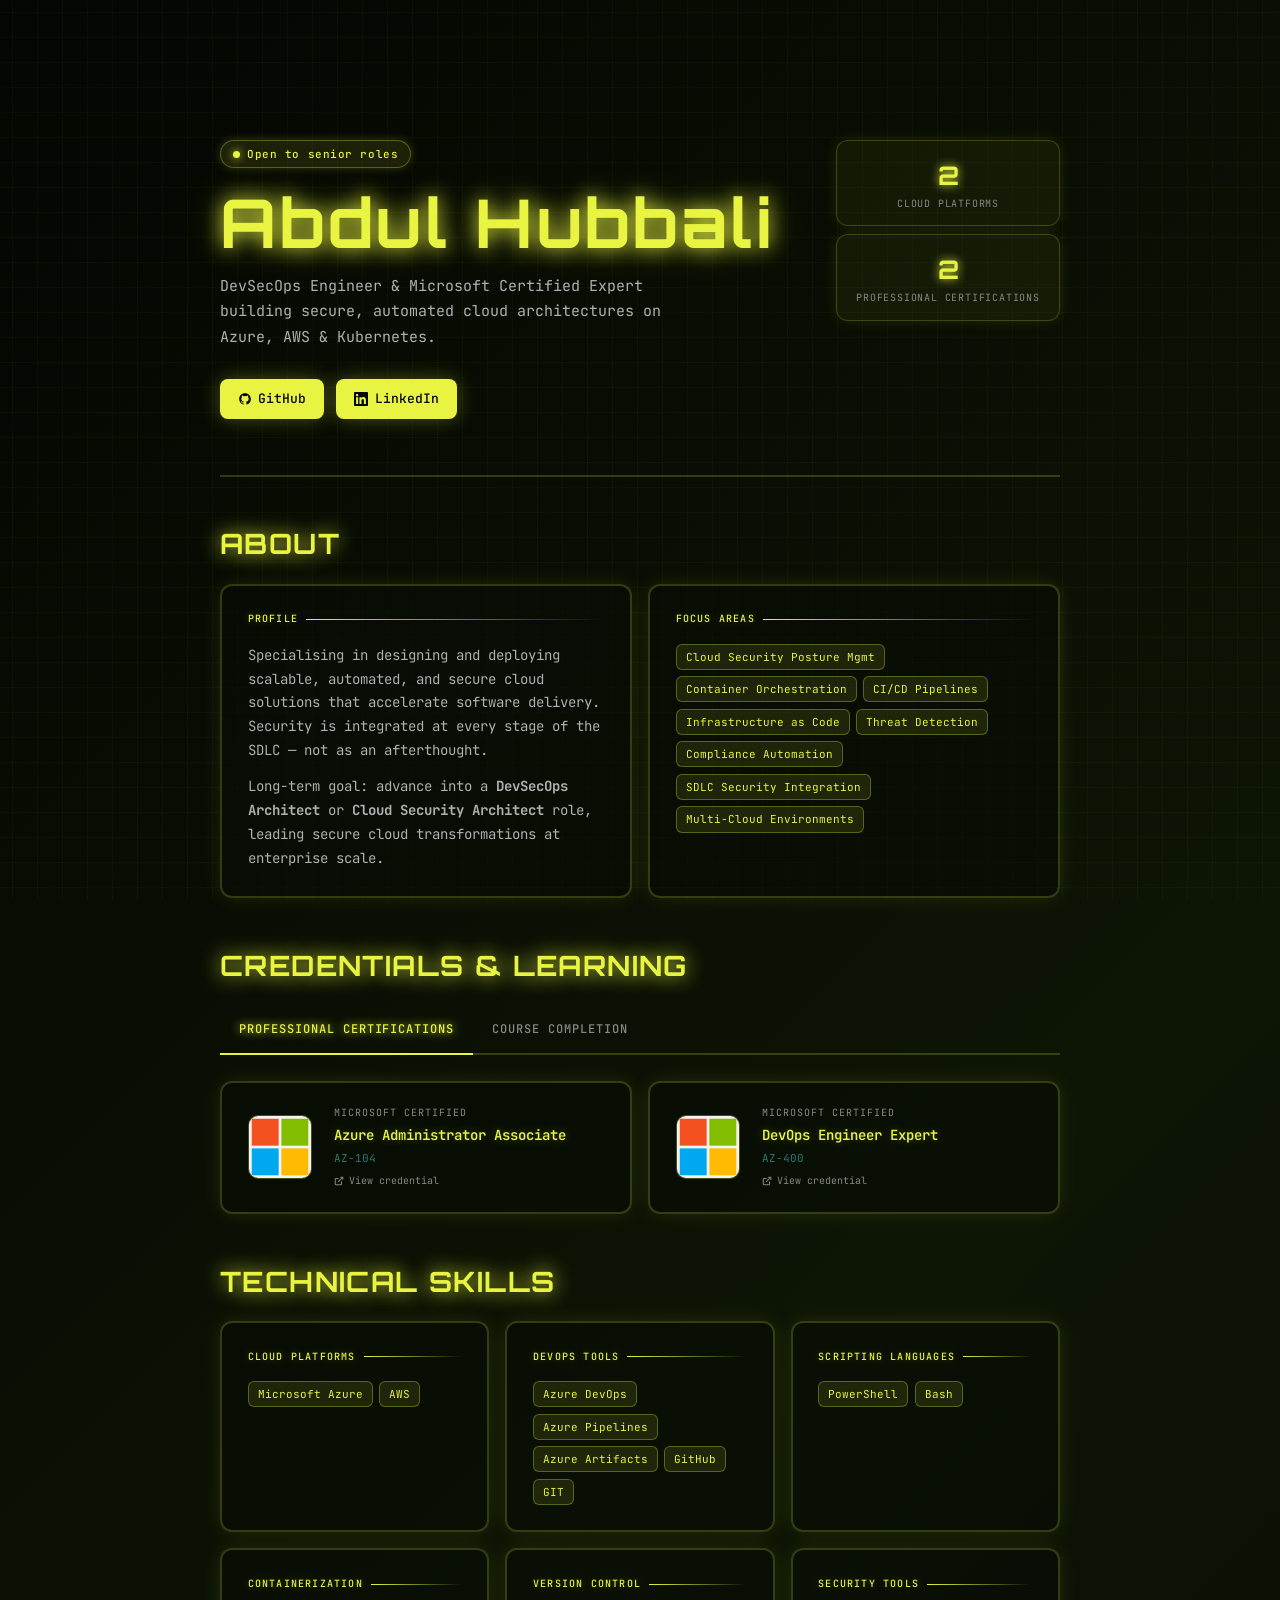
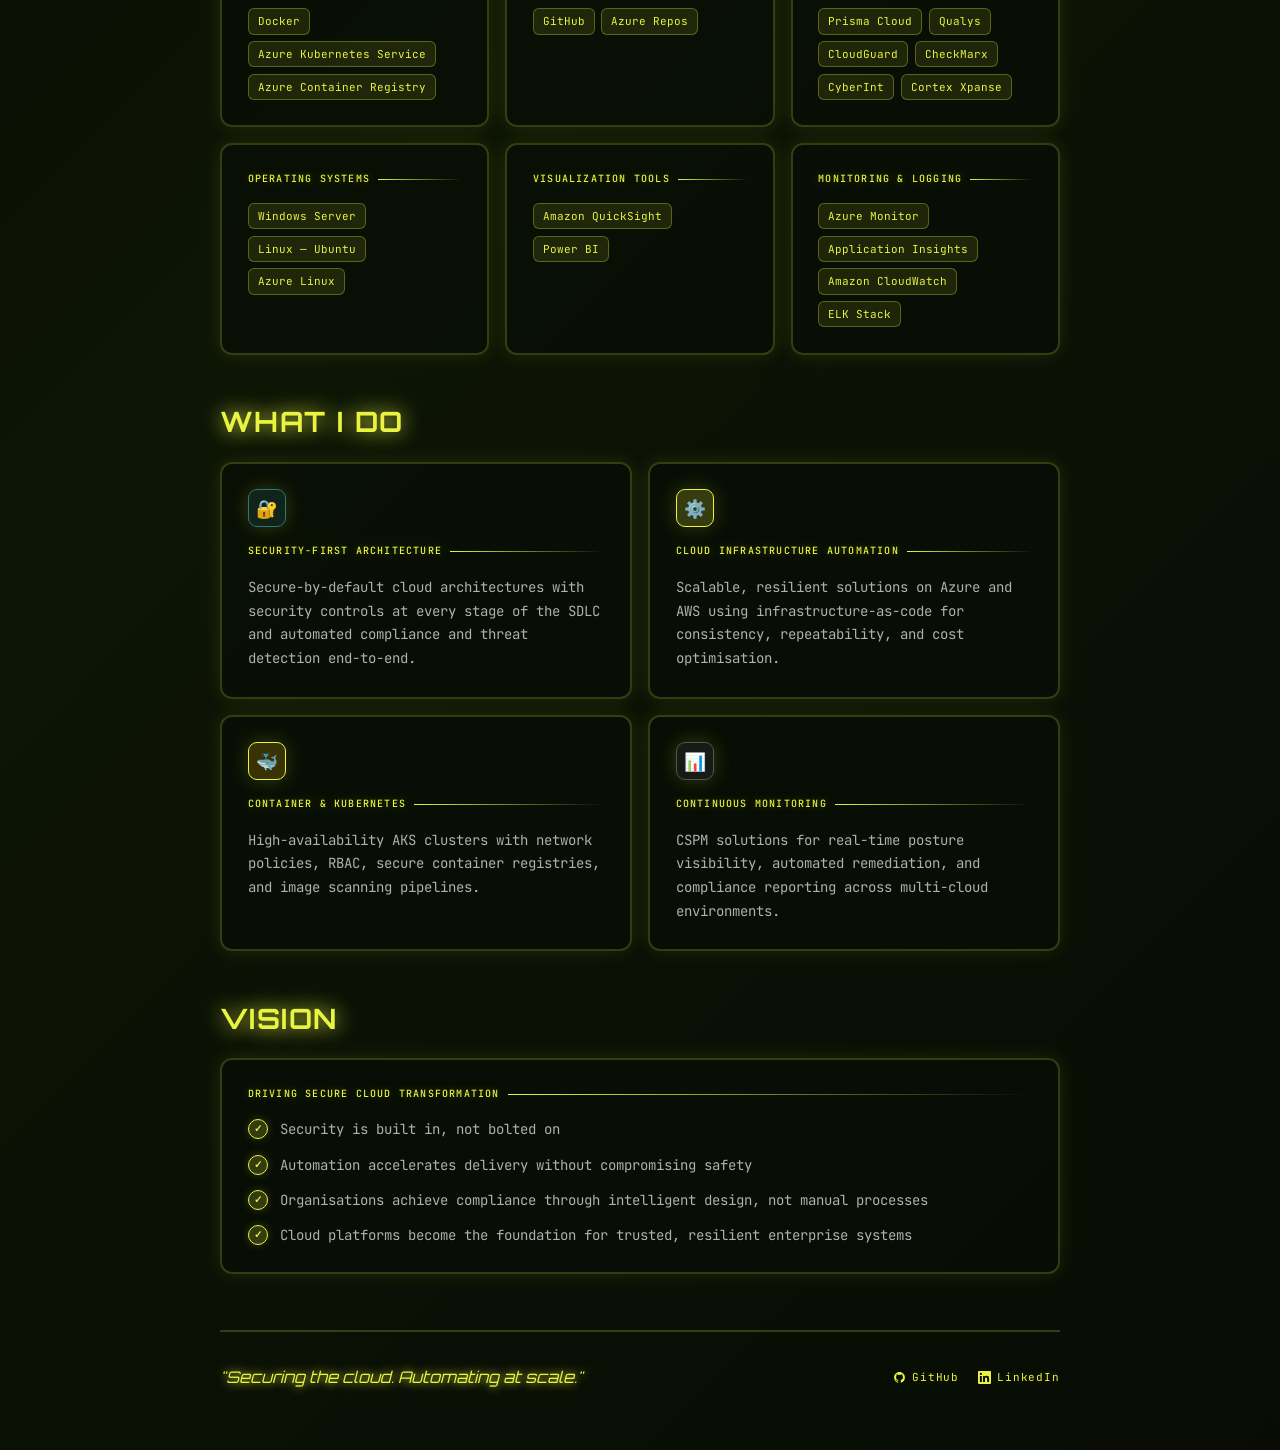
==== commit e5be5678: "split in html" ====
--- a/index.html
+++ b/index.html
@@ -6,1044 +6,10 @@
   <title>Abdul Hubbali — DevSecOps Engineer</title>
   <link rel="preconnect" href="https://fonts.googleapis.com">
   <link href="https://fonts.googleapis.com/css2?family=Space+Mono:wght@400;700&family=Orbitron:wght@400;700;900&family=JetBrains+Mono:wght@400;600&display=swap" rel="stylesheet">
-  <style>
-    *, *::before, *::after { box-sizing: border-box; margin: 0; padding: 0; }
-
-    :root {
-      --primary: #E8F441;
-      --secondary: #6BA86E;
-      --tertiary: #2E7A72;
-      --dark: #080C05;
-      --darker: #040602;
-      --accent: #E8F441;
-      --glow: 0 0 20px var(--primary);
-      --serif: 'Orbitron', sans-serif;
-      --sans: 'Space Mono', monospace;
-      --mono: 'JetBrains Mono', monospace;
-      --radius: 12px;
-      --shadow: 0 0 30px rgba(232, 244, 65, 0.2);
-      --shadow-hover: 0 0 50px rgba(232, 244, 65, 0.4);
-    }
-
-    html { scroll-behavior: smooth; }
-
-    body {
-      background: linear-gradient(135deg, var(--darker) 0%, #0D1505 50%, var(--dark) 100%);
-      color: #e0e0e0;
-      font-family: var(--mono);
-      font-size: 15px;
-      line-height: 1.65;
-      -webkit-font-smoothing: antialiased;
-      overflow-x: hidden;
-      position: relative;
-    }
-
-    /* Grid background */
-    body::after {
-      content: '';
-      position: fixed;
-      top: 0;
-      left: 0;
-      width: 100%;
-      height: 100%;
-      background-image: 
-        linear-gradient(0deg, transparent 24%, rgba(232, 244, 65, 0.03) 25%, rgba(232, 244, 65, 0.03) 26%, transparent 27%, transparent 74%, rgba(232, 244, 65, 0.03) 75%, rgba(232, 244, 65, 0.03) 76%, transparent 77%, transparent),
-        linear-gradient(90deg, transparent 24%, rgba(232, 244, 65, 0.03) 25%, rgba(232, 244, 65, 0.03) 26%, transparent 27%, transparent 74%, rgba(232, 244, 65, 0.03) 75%, rgba(232, 244, 65, 0.03) 76%, transparent 77%, transparent);
-      background-size: 50px 50px;
-      pointer-events: none;
-      z-index: -1;
-    }
-
-    a { 
-      color: var(--primary);
-      text-decoration: none;
-      position: relative;
-      transition: all 0.3s ease;
-    }
-
-    a::after {
-      display: none;
-    }
-
-    a:hover::after {
-      display: none;
-    }
-
-    a:hover {
-      text-shadow: 0 0 10px var(--primary);
-    }
-
-    .page { max-width: 900px; margin: 0 auto; padding: 60px 30px; position: relative; z-index: 1; }
-
-    /* Header */
-    .hero {
-      padding: 5rem 0 3.5rem;
-      display: grid;
-      grid-template-columns: 1fr auto;
-      align-items: start;
-      gap: 2rem;
-      border-bottom: 2px solid rgba(232, 244, 65, 0.2);
-      margin-bottom: 2.5rem;
-      opacity: 0;
-      animation: slideDown 0.8s ease-out forwards;
-    }
-
-    .hero-badge {
-      display: inline-flex;
-      align-items: center;
-      gap: 0.45rem;
-      background: rgba(232, 244, 65, 0.1);
-      color: var(--primary);
-      font-family: var(--mono);
-      font-size: 11px;
-      font-weight: 500;
-      letter-spacing: 0.05em;
-      padding: 4px 12px;
-      border-radius: 100px;
-      margin-bottom: 1.2rem;
-      border: 1px solid rgba(232, 244, 65, 0.3);
-      box-shadow: 0 0 10px rgba(232, 244, 65, 0.2);
-    }
-
-    .hero-badge::before {
-      content: '';
-      width: 7px; height: 7px;
-      border-radius: 50%;
-      background: var(--primary);
-      box-shadow: 0 0 10px var(--primary);
-    }
-
-    .hero h1 {
-      font-family: var(--serif);
-      font-size: clamp(2.8rem, 5.5vw, 4.2rem);
-      font-weight: 700;
-      line-height: 1.05;
-      letter-spacing: 0.05em;
-      margin-bottom: 1rem;
-      color: var(--primary);
-      text-shadow: 0 0 20px var(--primary), 0 0 40px rgba(232, 244, 65, 0.3);
-      animation: slideDown 0.8s ease-out;
-    }
-
-    .hero h1 em { font-style: italic; color: var(--tertiary); text-shadow: 0 0 20px var(--tertiary); }
-
-    .hero-desc {
-      font-size: 15px;
-      color: #b0b0b0;
-      max-width: 480px;
-      line-height: 1.7;
-      margin-bottom: 1.8rem;
-      animation: slideDown 0.8s ease-out 0.1s both;
-    }
-
-    .hero-actions { display: flex; gap: 0.75rem; flex-wrap: wrap; animation: slideDown 0.8s ease-out 0.2s both; }
-
-    .btn {
-      display: inline-flex;
-      align-items: center;
-      gap: 0.4rem;
-      font-family: var(--mono);
-      font-size: 13px;
-      font-weight: 500;
-      padding: 9px 18px;
-      border-radius: 8px;
-      transition: all 0.18s ease;
-      cursor: pointer;
-      border: none;
-      overflow: hidden;
-    }
-    .btn::after, .btn:hover::after { display: none !important; content: none !important; }
-    .btn:hover { text-shadow: none !important; }
-
-    .btn-primary { 
-      background: var(--primary); 
-      color: var(--darker);
-      box-shadow: 0 0 20px rgba(232, 244, 65, 0.3);
-    }
-    .btn-primary:hover { 
-      background: #E8F441;
-      transform: translateY(-1px); 
-      box-shadow: 0 0 40px rgba(232, 244, 65, 0.6);
-    }
-    
-    .btn-secondary { 
-      background: var(--primary);
-      color: var(--darker);
-      box-shadow: 0 0 20px rgba(232, 244, 65, 0.3);
-    }
-    .btn-secondary:hover { 
-      background: #E8F441;
-      transform: translateY(-1px); 
-      box-shadow: 0 0 40px rgba(232, 244, 65, 0.6);
-    }
-
-    .stat-strip {
-      display: flex;
-      flex-direction: column;
-      gap: 0.5rem;
-      animation: slideDown 0.8s ease-out 0.3s both;
-    }
-
-    .stat-item {
-      background: rgba(232, 244, 65, 0.05);
-      border: 1px solid rgba(232, 244, 65, 0.2);
-      border-radius: var(--radius);
-      padding: 0.8rem 1.2rem;
-      min-width: 150px;
-      text-align: center;
-      box-shadow: 0 0 15px rgba(232, 244, 65, 0.1);
-      transition: all 0.3s ease;
-    }
-
-    .stat-item:hover {
-      border-color: var(--primary);
-      box-shadow: 0 0 30px rgba(232, 244, 65, 0.3);
-      background: rgba(232, 244, 65, 0.1);
-    }
-
-    .stat-number {
-      font-family: var(--serif);
-      font-size: 1.6rem;
-      font-weight: 700;
-      color: var(--primary);
-      text-shadow: 0 0 10px var(--primary);
-    }
-
-    .stat-label {
-      font-family: var(--mono);
-      font-size: 10px;
-      letter-spacing: 0.08em;
-      color: #888;
-      text-transform: uppercase;
-    }
-
-    /* ── Grid ── */
-    .grid { display: grid; gap: 1rem; }
-    .grid-2 { grid-template-columns: repeat(2, 1fr); }
-    .grid-3 { grid-template-columns: repeat(3, 1fr); }
-
-    /* ── Card ── */
-    .card {
-      background: rgba(8, 12, 5, 0.6);
-      border: 2px solid rgba(232, 244, 65, 0.2);
-      border-radius: var(--radius);
-      padding: 1.6rem;
-      box-shadow: 0 0 20px rgba(232, 244, 65, 0.1);
-      transition: all 0.3s ease;
-      opacity: 0;
-      translate: 0 14px;
-    }
-
-    .card.visible { opacity: 1; translate: 0 0; }
-    .card:hover { 
-      border-color: var(--primary);
-      box-shadow: 0 0 30px rgba(232, 244, 65, 0.3), inset 0 0 20px rgba(232, 244, 65, 0.05);
-      transform: translateY(-2px);
-    }
-    .card-wide { grid-column: 1 / -1; }
-
-    .card-label {
-      font-family: var(--mono);
-      font-size: 10px;
-      font-weight: 500;
-      letter-spacing: 0.12em;
-      text-transform: uppercase;
-      color: var(--primary);
-      margin-bottom: 1rem;
-      display: flex;
-      align-items: center;
-      gap: 0.5rem;
-      text-shadow: 0 0 10px rgba(232, 244, 65, 0.3);
-    }
-
-    .card-label::after { content: ''; flex: 1; height: 1px; background: linear-gradient(90deg, var(--primary), transparent); }
-
-    .card h2 { font-family: var(--serif); font-size: 1.3rem; font-weight: 700; margin-bottom: 0.6rem; color: var(--primary); text-shadow: 0 0 10px var(--primary); }
-    .card p { font-size: 14px; color: #b0b0b0; line-height: 1.7; }
-
-    /* ── Pillar icon ── */
-    .pillar-icon {
-      width: 38px; height: 38px;
-      border-radius: 9px;
-      display: flex; align-items: center; justify-content: center;
-      font-size: 1.1rem;
-      margin-bottom: 1rem;
-      box-shadow: 0 0 20px rgba(232, 244, 65, 0.2);
-    }
-
-    .icon-blue { background: rgba(46, 122, 114, 0.2); border: 1px solid var(--tertiary); }
-    .icon-green { background: rgba(232, 244, 65, 0.2); border: 1px solid var(--primary); }
-    .icon-amber { background: rgba(255, 190, 11, 0.2); border: 1px solid var(--accent); }
-    .icon-gray { background: rgba(150, 150, 150, 0.1); border: 1px solid #555; }
-
-    /* ── Tags ── */
-    .tags { display: flex; flex-wrap: wrap; gap: 0.4rem; margin-top: 0.8rem; }
-
-    .tag {
-      font-family: var(--mono);
-      font-size: 11px;
-      padding: 3px 9px;
-      border-radius: 6px;
-      background: rgba(232, 244, 65, 0.1);
-      color: var(--primary);
-      border: 1px solid rgba(232, 244, 65, 0.3);
-      transition: all 0.15s;
-    }
-
-    .tag:hover { background: rgba(232, 244, 65, 0.2); border-color: var(--primary); box-shadow: 0 0 10px rgba(232, 244, 65, 0.2); }
-    .tag-blue { background: rgba(46, 122, 114, 0.1); color: var(--tertiary); border-color: rgba(46, 122, 114, 0.3); }
-    .tag-green { background: rgba(232, 244, 65, 0.1); color: var(--primary); border-color: rgba(232, 244, 65, 0.3); }
-    .tag-amber { background: rgba(255, 190, 11, 0.1); color: var(--accent); border-color: rgba(255, 190, 11, 0.3); }
-
-    /* ── Section heading ── */
-    .section-heading {
-      font-family: var(--serif);
-      font-size: 28px;
-      font-weight: 700;
-      letter-spacing: 0.05em;
-      text-transform: uppercase;
-      color: var(--primary);
-      margin: 2.8rem 0 1rem;
-      text-shadow: 0 0 20px var(--primary);
-      opacity: 0;
-      animation: slideUp 0.6s ease-out forwards;
-    }
-
-    /* ── Cert cards ── */
-    .cert-card {
-      background: rgba(8, 12, 5, 0.6);
-      border: 2px solid rgba(232, 244, 65, 0.2);
-      border-radius: var(--radius);
-      padding: 1.4rem 1.6rem;
-      display: flex;
-      align-items: center;
-      gap: 1.4rem;
-      box-shadow: 0 0 20px rgba(232, 244, 65, 0.1);
-      transition: all 0.3s ease;
-      opacity: 0;
-      translate: 0 14px;
-      cursor: pointer;
-    }
-
-    .cert-card.visible { opacity: 1; translate: 0 0; }
-    .cert-card:hover { 
-      border-color: var(--primary);
-      box-shadow: 0 0 40px rgba(232, 244, 65, 0.4);
-      transform: translateY(-2px);
-    }
-
-    .cert-badge-img {
-      width: 64px; height: 64px;
-      flex-shrink: 0;
-      border-radius: 10px;
-      overflow: hidden;
-      background: rgba(232, 244, 65, 0.1);
-      border: 1px solid rgba(232, 244, 65, 0.2);
-      display: flex; align-items: center; justify-content: center;
-    }
-
-    .cert-badge-img img { width: 100%; height: 100%; object-fit: contain; }
-
-    .cert-info { flex: 1; }
-
-    .cert-issuer {
-      font-family: var(--mono);
-      font-size: 10px;
-      letter-spacing: 0.1em;
-      text-transform: uppercase;
-      color: #888;
-      margin-bottom: 0.25rem;
-    }
-
-    .cert-name {
-      font-size: 14px;
-      font-weight: 600;
-      color: var(--primary);
-      line-height: 1.4;
-      margin-bottom: 0.25rem;
-      text-shadow: 0 0 10px rgba(232, 244, 65, 0.3);
-    }
-
-    .cert-id {
-      font-family: var(--mono);
-      font-size: 11px;
-      color: var(--tertiary);
-    }
-
-    /* ── Tabs ── */
-    .cert-tabs {
-      display: flex;
-      gap: 0;
-      border-bottom: 2px solid rgba(232, 244, 65, 0.2);
-      margin-bottom: 1.6rem;
-      align-items: center;
-    }
-
-    .cert-tab {
-      padding: 1rem 1.2rem;
-      font-family: var(--mono);
-      font-size: 12px;
-      font-weight: 500;
-      letter-spacing: 0.08em;
-      text-transform: uppercase;
-      color: #888;
-      cursor: pointer;
-      border: none;
-      background: none;
-      transition: all 0.2s;
-      border-bottom: 2px solid transparent;
-      position: relative;
-      margin-bottom: -2px;
-    }
-
-    .cert-tab:hover { 
-      color: var(--primary);
-      text-shadow: 0 0 10px rgba(232, 244, 65, 0.3);
-    }
-
-    .cert-tab.active {
-      color: var(--primary);
-      border-bottom-color: var(--primary);
-      text-shadow: 0 0 10px var(--primary);
-    }
-
-    .cert-tab-content {
-      display: none;
-      opacity: 0;
-      transition: opacity 0.3s ease;
-    }
-
-    .cert-tab-content.active {
-      display: block;
-      opacity: 1;
-    }
-
-    /* ── Course Certificate Cards ── */
-    .course-cert-grid {
-      display: grid;
-      gap: 1rem;
-      grid-template-columns: repeat(auto-fill, minmax(160px, 1fr));
-    }
-
-    .course-cert-card {
-      background: rgba(8, 12, 5, 0.6);
-      border: 2px solid rgba(232, 244, 65, 0.2);
-      border-radius: var(--radius);
-      padding: 1.2rem;
-      display: flex;
-      flex-direction: column;
-      align-items: center;
-      text-align: center;
-      cursor: pointer;
-      transition: all 0.3s ease;
-      text-decoration: none;
-      color: inherit;
-      box-shadow: 0 0 20px rgba(232, 244, 65, 0.1);
-      opacity: 0;
-      translate: 0 14px;
-    }
-
-    .course-cert-card.visible {
-      opacity: 1;
-      translate: 0 0;
-    }
-
-    .course-cert-card:hover {
-      border-color: var(--primary);
-      box-shadow: 0 0 40px rgba(232, 244, 65, 0.4);
-      transform: translateY(-3px);
-    }
-
-    .course-cert-icon {
-      width: 56px;
-      height: 56px;
-      border-radius: 10px;
-      display: flex;
-      align-items: center;
-      justify-content: center;
-      margin-bottom: 0.8rem;
-      flex-shrink: 0;
-      overflow: hidden;
-      background: rgba(232, 244, 65, 0.15);
-      border: 1px solid rgba(232, 244, 65, 0.3);
-      box-shadow: 0 0 15px rgba(232, 244, 65, 0.2);
-    }
-
-    .course-cert-icon img {
-      width: 100%;
-      height: 100%;
-      object-fit: contain;
-      padding: 8px;
-    }
-
-    .course-cert-issuer {
-      font-family: var(--mono);
-      font-size: 9px;
-      letter-spacing: 0.1em;
-      text-transform: uppercase;
-      color: #888;
-      margin-bottom: 0.4rem;
-    }
-
-    .course-cert-name {
-      font-size: 13px;
-      font-weight: 600;
-      color: var(--primary);
-      line-height: 1.3;
-      margin-bottom: 0.6rem;
-      text-shadow: 0 0 10px rgba(232, 244, 65, 0.2);
-    }
-
-    .course-cert-meta {
-      font-family: var(--mono);
-      font-size: 10px;
-      color: var(--tertiary);
-      display: flex;
-      align-items: center;
-      justify-content: center;
-      gap: 0.3rem;
-      margin-top: auto;
-      padding-top: 0.6rem;
-      border-top: 1px solid rgba(232, 244, 65, 0.2);
-      width: 100%;
-    }
-
-    /* ── Modal overlay ── */
-    .modal-overlay {
-      position: fixed;
-      inset: 0;
-      background: rgba(3, 5, 2, 0.85);
-      backdrop-filter: blur(8px);
-      -webkit-backdrop-filter: blur(8px);
-      z-index: 1000;
-      display: flex;
-      align-items: center;
-      justify-content: center;
-      padding: 1rem;
-      opacity: 0;
-      pointer-events: none;
-      transition: opacity 0.25s ease;
-    }
-
-    .modal-overlay.open {
-      opacity: 1;
-      pointer-events: all;
-    }
-
-    .modal {
-      background: rgba(8, 12, 5, 0.95);
-      border: 2px solid rgba(232, 244, 65, 0.3);
-      border-radius: 16px;
-      box-shadow: 0 0 60px rgba(232, 244, 65, 0.3), inset 0 0 40px rgba(232, 244, 65, 0.05);
-      width: 100%;
-      max-width: 560px;
-      overflow: hidden;
-      transform: translateY(16px) scale(0.98);
-      transition: transform 0.25s ease;
-    }
-
-    .modal-overlay.open .modal {
-      transform: translateY(0) scale(1);
-    }
-
-    .modal-header {
-      display: flex;
-      align-items: center;
-      gap: 1.2rem;
-      padding: 1.4rem 1.6rem;
-      border-bottom: 1px solid rgba(232, 244, 65, 0.2);
-      background: rgba(232, 244, 65, 0.05);
-    }
-
-    .modal-badge {
-      width: 56px; height: 56px;
-      border-radius: 10px;
-      overflow: hidden;
-      background: rgba(232, 244, 65, 0.1);
-      flex-shrink: 0;
-      border: 1px solid rgba(232, 244, 65, 0.2);
-      display: flex; align-items: center; justify-content: center;
-    }
-
-    .modal-badge img { width: 100%; height: 100%; object-fit: contain; }
-
-    .modal-title-group { flex: 1; }
-
-    .modal-issuer {
-      font-family: var(--mono);
-      font-size: 10px;
-      letter-spacing: 0.12em;
-      text-transform: uppercase;
-      color: #888;
-      margin-bottom: 0.2rem;
-    }
-
-    .modal-title {
-      font-family: var(--serif);
-      font-size: 1.15rem;
-      font-weight: 700;
-      color: var(--primary);
-      line-height: 1.3;
-      text-shadow: 0 0 10px var(--primary);
-    }
-
-    .modal-close {
-      width: 32px; height: 32px;
-      border-radius: 8px;
-      border: 1px solid rgba(232, 244, 65, 0.2);
-      background: rgba(232, 244, 65, 0.05);
-      color: var(--primary);
-      cursor: pointer;
-      display: flex; align-items: center; justify-content: center;
-      font-size: 1rem;
-      flex-shrink: 0;
-      transition: all 0.15s;
-    }
-
-    .modal-close:hover { 
-      background: rgba(232, 244, 65, 0.15); 
-      border-color: var(--primary);
-      box-shadow: 0 0 20px rgba(232, 244, 65, 0.3);
-    }
-
-    .modal-body { padding: 1.4rem 1.6rem; }
-
-    .modal-credential-preview {
-      display: flex;
-      gap: 1.6rem;
-      align-items: center;
-      background: rgba(232, 244, 65, 0.05);
-      border: 1px solid rgba(232, 244, 65, 0.2);
-      border-radius: 10px;
-      padding: 1.6rem;
-    }
-
-    .credential-badge-large {
-      width: 120px;
-      height: 120px;
-      flex-shrink: 0;
-      border-radius: 12px;
-      overflow: hidden;
-      background: rgba(232, 244, 65, 0.1);
-      display: flex;
-      align-items: center;
-      justify-content: center;
-      border: 1px solid rgba(232, 244, 65, 0.2);
-    }
-
-    .credential-badge-large img {
-      width: 100%;
-      height: 100%;
-      object-fit: contain;
-    }
-
-    .credential-details { flex: 1; }
-
-    .credential-meta {
-      display: flex;
-      align-items: center;
-      gap: 0.4rem;
-      font-family: var(--mono);
-      font-size: 10px;
-      letter-spacing: 0.1em;
-      text-transform: uppercase;
-      color: #888;
-      margin-bottom: 0.5rem;
-    }
-
-    .credential-dot { color: #444; }
-
-    .credential-name {
-      font-family: var(--serif);
-      font-size: 1.2rem;
-      font-weight: 700;
-      color: var(--primary);
-      line-height: 1.25;
-      margin-bottom: 0.3rem;
-      text-shadow: 0 0 10px var(--primary);
-    }
-
-    .credential-exam {
-      font-family: var(--mono);
-      font-size: 11px;
-      color: var(--tertiary);
-      margin-bottom: 0.8rem;
-    }
-
-    .credential-desc {
-      font-size: 13px;
-      color: #b0b0b0;
-      line-height: 1.6;
-      margin-bottom: 1rem;
-    }
-
-    .credential-btn {
-      display: inline-flex;
-      align-items: center;
-      gap: 0.4rem;
-      font-family: var(--mono);
-      font-size: 12px;
-      font-weight: 600;
-      padding: 8px 16px;
-      border-radius: 7px;
-      background: var(--primary);
-      color: var(--darker);
-      text-decoration: none;
-      transition: all 0.15s;
-      box-shadow: 0 0 20px rgba(232, 244, 65, 0.3);
-    }
-
-    .credential-btn:hover { 
-      transform: translateY(-2px);
-      box-shadow: 0 0 40px rgba(232, 244, 65, 0.6);
-    }
-
-    @media (max-width: 500px) {
-      .modal-credential-preview { flex-direction: column; text-align: center; }
-      .credential-meta { justify-content: center; }
-    }
-
-    .modal-footer {
-      display: flex;
-      align-items: center;
-      justify-content: space-between;
-      padding: 1rem 1.6rem;
-      border-top: 1px solid rgba(232, 244, 65, 0.2);
-      background: rgba(232, 244, 65, 0.03);
-    }
-
-    .modal-cert-id {
-      font-family: var(--mono);
-      font-size: 11px;
-      color: #888;
-    }
-
-    .modal-open-link {
-      display: inline-flex;
-      align-items: center;
-      gap: 0.35rem;
-      font-family: var(--mono);
-      font-size: 11px;
-      color: var(--primary);
-      text-decoration: none;
-      transition: all 0.15s;
-      text-shadow: 0 0 10px rgba(232, 244, 65, 0.2);
-    }
-
-    .modal-open-link:hover { 
-      text-shadow: 0 0 20px var(--primary);
-    }
-
-    /* ── Course icon backgrounds ── */
-    .icon-anthropic { background: linear-gradient(135deg, #667eea 0%, #764ba2 100%); }
-    .icon-coursera { background: linear-gradient(135deg, #4c8cff 0%, #00b4db 100%); }
-
-    /* ── Skill groups ── */
-    .skill-group { margin-bottom: 1.4rem; }
-    .skill-group:last-child { margin-bottom: 0; }
-
-    .skill-group-title {
-      font-family: var(--mono);
-      font-size: 10px;
-      font-weight: 500;
-      letter-spacing: 0.12em;
-      text-transform: uppercase;
-      color: var(--primary);
-      margin-bottom: 0.5rem;
-      text-shadow: 0 0 10px rgba(232, 244, 65, 0.2);
-    }
-
-    /* ── Vision ── */
-    .vision-list { list-style: none; display: grid; gap: 0.8rem; margin-top: 0.5rem; }
-
-    .vision-list li {
-      display: flex;
-      align-items: flex-start;
-      gap: 0.75rem;
-      font-size: 14px;
-      color: #b0b0b0;
-      line-height: 1.6;
-    }
-
-    .vision-check {
-      width: 20px; height: 20px;
-      border-radius: 50%;
-      background: rgba(232, 244, 65, 0.2);
-      color: var(--primary);
-      display: flex; align-items: center; justify-content: center;
-      font-size: 10px;
-      font-weight: 700;
-      flex-shrink: 0;
-      margin-top: 1px;
-      border: 1px solid var(--primary);
-      box-shadow: 0 0 10px rgba(232, 244, 65, 0.2);
-    }
-
-    /* ── Footer ── */
-    footer {
-      margin-top: 3.5rem;
-      padding-top: 2rem;
-      border-top: 2px solid rgba(232, 244, 65, 0.2);
-      display: flex;
-      justify-content: space-between;
-      align-items: center;
-      opacity: 0;
-      animation: fadeIn 1s ease-out 0.8s both;
-    }
-
-    .footer-quote {
-      font-family: var(--serif);
-      font-style: italic;
-      font-size: 1rem;
-      color: var(--primary);
-      text-shadow: 0 0 10px var(--primary);
-    }
-
-    .footer-links { display: flex; gap: 1.2rem; }
-
-    .footer-links a {
-      font-family: var(--mono);
-      font-size: 11px;
-      letter-spacing: 0.08em;
-      color: var(--primary);
-      display: flex;
-      align-items: center;
-      gap: 0.35rem;
-      transition: all 0.15s;
-      text-shadow: 0 0 10px rgba(232, 244, 65, 0.2);
-    }
-
-    .footer-links a:hover { text-shadow: 0 0 20px var(--primary); }
-
-    /* ── Animations ── */
-    @keyframes slideDown {
-      from {
-        opacity: 0;
-        transform: translateY(-30px);
-      }
-      to {
-        opacity: 1;
-        transform: translateY(0);
-      }
-    }
-
-    @keyframes slideUp {
-      from {
-        opacity: 0;
-        transform: translateY(30px);
-      }
-      to {
-        opacity: 1;
-        transform: translateY(0);
-      }
-    }
-
-    @keyframes slideLeft {
-      from {
-        opacity: 0;
-        transform: translateX(-30px);
-      }
-      to {
-        opacity: 1;
-        transform: translateX(0);
-      }
-    }
-
-    @keyframes fadeIn {
-      from {
-        opacity: 0;
-      }
-      to {
-        opacity: 1;
-      }
-    }
-
-    /* ── Cert card clickable ── */
-    .cert-card { cursor: pointer; }
-    .cert-card:hover .cert-name { color: var(--tertiary); }
-    .cert-card .cert-click-hint {
-      font-family: var(--mono);
-      font-size: 10px;
-      color: #888;
-      margin-top: 0.35rem;
-      display: flex;
-      align-items: center;
-      gap: 0.3rem;
-      transition: all 0.15s;
-    }
-    .cert-card:hover .cert-click-hint { color: var(--tertiary); }
-
-    /* ── LOADING SCREEN ── */
-    .loading-screen {
-      position: fixed;
-      top: 0;
-      left: 0;
-      width: 100%;
-      height: 100%;
-      background: linear-gradient(135deg, #0a0a1a 0%, #1a1a3a 50%, #0a0a1a 100%);
-      display: flex;
-      align-items: center;
-      justify-content: center;
-      z-index: 9999;
-      animation: fadeOutLoading 0.6s ease-out 2.5s forwards;
-    }
-
-    .loading-container {
-      text-align: center;
-      position: relative;
-      z-index: 10;
-    }
-
-    .glitch {
-      font-size: 48px;
-      font-family: var(--serif);
-      font-weight: 900;
-      letter-spacing: 8px;
-      margin-bottom: 40px;
-      position: relative;
-      color: #ffff00;
-      text-shadow: 
-        0 0 10px #ffff00,
-        0 0 20px #ffff00,
-        0 0 40px #00ff88,
-        0 0 80px #00ff88;
-      animation: glitchAnimation 0.4s infinite;
-    }
-
-    .glitch::before {
-      content: attr(data-text);
-      position: absolute;
-      left: 0;
-      top: 0;
-      width: 100%;
-      height: 100%;
-      background: linear-gradient(135deg, #ffff00 0%, #00ff88 100%);
-      -webkit-background-clip: text;
-      -webkit-text-fill-color: transparent;
-      background-clip: text;
-      animation: glitchBefore 0.3s infinite;
-      opacity: 0.8;
-    }
-
-    .glitch::after {
-      content: attr(data-text);
-      position: absolute;
-      left: 0;
-      top: 0;
-      width: 100%;
-      height: 100%;
-      color: #00ffff;
-      animation: glitchAfter 0.3s infinite;
-      opacity: 0.6;
-    }
-
-    @keyframes glitchAnimation {
-      0%, 100% { transform: translate(0, 0); }
-      20% { transform: translate(-2px, 2px); }
-      40% { transform: translate(-2px, -2px); }
-      60% { transform: translate(2px, 2px); }
-      80% { transform: translate(2px, -2px); }
-    }
-
-    @keyframes glitchBefore {
-      0%, 100% { clip-path: inset(0 0 0 0); transform: translate(0, 0); }
-      20% { clip-path: inset(0 0 65% 0); transform: translate(-2px, -2px); }
-      40% { clip-path: inset(28% 0 35% 0); transform: translate(2px, 2px); }
-      60% { clip-path: inset(54% 0 12% 0); transform: translate(-2px, -2px); }
-      80% { clip-path: inset(88% 0 5% 0); transform: translate(2px, 2px); }
-    }
-
-    @keyframes glitchAfter {
-      0%, 100% { clip-path: inset(0 0 0 0); transform: translate(0, 0); }
-      20% { clip-path: inset(92% 0 1% 0); transform: translate(2px, 2px); }
-      40% { clip-path: inset(43% 0 1% 0); transform: translate(-2px, -2px); }
-      60% { clip-path: inset(25% 0 58% 0); transform: translate(2px, 2px); }
-      80% { clip-path: inset(54% 0 7% 0); transform: translate(-2px, -2px); }
-    }
-
-    /* Loading Bar */
-    .loading-bar {
-      width: 300px;
-      height: 8px;
-      background: rgba(0, 255, 136, 0.2);
-      border: 2px solid #00ff88;
-      border-radius: 10px;
-      margin: 30px auto;
-      overflow: hidden;
-      box-shadow: 0 0 20px rgba(0, 255, 136, 0.4), inset 0 0 20px rgba(0, 255, 136, 0.1);
-    }
-
-    .loading-progress {
-      height: 100%;
-      background: linear-gradient(90deg, #ffff00, #00ff88, #00ffff);
-      width: 0;
-      animation: loadingProgress 2.4s ease-in-out forwards;
-      box-shadow: 0 0 20px rgba(255, 255, 0, 0.8), 0 0 40px rgba(0, 255, 136, 0.6);
-    }
-
-    @keyframes loadingProgress {
-      0% { width: 0; }
-      50% { width: 70%; }
-      100% { width: 100%; }
-    }
-
-    .loading-text {
-      font-family: var(--mono);
-      font-size: 12px;
-      letter-spacing: 3px;
-      color: #00ff88;
-      margin-top: 20px;
-      text-shadow: 0 0 10px #00ff88;
-      animation: blink 0.8s infinite;
-    }
-
-    @keyframes blink {
-      0%, 49%, 100% { opacity: 1; }
-      50%, 99% { opacity: 0.3; }
-    }
-
-    /* Scanlines Effect */
-    .scanlines {
-      position: absolute;
-      top: 0;
-      left: 0;
-      width: 100%;
-      height: 100%;
-      background: 
-        repeating-linear-gradient(
-          0deg,
-          rgba(0, 0, 0, 0.15),
-          rgba(0, 0, 0, 0.15) 1px,
-          transparent 1px,
-          transparent 2px
-        );
-      pointer-events: none;
-      animation: scanlineMove 8s linear infinite;
-      z-index: 11;
-    }
-
-    @keyframes scanlineMove {
-      0% { transform: translateY(0); }
-      100% { transform: translateY(10px); }
-    }
-
-    @keyframes fadeOutLoading {
-      0% { opacity: 1; pointer-events: all; }
-      100% { opacity: 0; pointer-events: none; }
-    }
-    @media (max-width: 700px) {
-      .hero { grid-template-columns: 1fr; }
-      .stat-strip { flex-direction: row; }
-      .grid-2, .grid-3 { grid-template-columns: 1fr; }
-      footer { flex-direction: column; gap: 1rem; text-align: center; }
-      .modal-iframe-wrap { height: 320px; }
-      .course-cert-grid { grid-template-columns: repeat(auto-fill, minmax(140px, 1fr)); gap: 0.8rem; }
-      .cert-tabs { overflow-x: auto; }
-      .cert-tab { padding: 0.9rem 1rem; font-size: 11px; }
-    }
-  </style>
+  <link rel="stylesheet" href="style.css">
 </head>
 <body>
+
   <!-- Loading Screen -->
   <div class="loading-screen" id="loadingScreen">
     <div class="loading-container">
@@ -1055,671 +21,634 @@
     </div>
     <div class="scanlines"></div>
   </div>
-<div class="page">
-
-  <!-- Hero -->
-  <header class="hero">
-    <div>
-      <div class="hero-badge">Open to senior roles</div>
-      <h1>Abdul Hubbali</h1>
-      <p class="hero-desc">
-        DevSecOps Engineer &amp; Microsoft Certified Expert building secure,
-        automated cloud architectures on Azure, AWS &amp; Kubernetes.
-      </p>
-      <div class="hero-actions">
-        <a href="https://github.com/inferno12121" target="_blank" class="btn btn-primary">
-          <svg width="14" height="14" viewBox="0 0 24 24" fill="currentColor"><path d="M20.447 20.452h-3.554v-5.569c0-1.328-.027-3.037-1.852-3.037-1.853 0-2.136 1.445-2.136 2.939v5.667H9.351V9h3.414v1.561h.046c.477-.9 1.637-1.85 3.37-1.85 3.601 0 4.267 2.37 4.267 5.455v6.286zM5.337 7.433a2.062 2.062 0 01-2.063-2.065 2.064 2.064 0 112.063 2.065zm1.782 13.019H3.555V9h3.564v11.452zM22.225 0H1.771C.792 0 0 .774 0 1.729v20.542C0 23.227.792 24 1.771 24h20.451C23.2 24 24 23.227 24 22.271V1.729C24 .774 23.2 0 22.222 0h.003z"/></svg>
+
+  <div class="page">
+
+    <!-- Hero -->
+    <header class="hero">
+      <div>
+        <div class="hero-badge">Open to senior roles</div>
+        <h1>Abdul Hubbali</h1>
+        <p class="hero-desc">
+          DevSecOps Engineer &amp; Microsoft Certified Expert building secure,
+          automated cloud architectures on Azure, AWS &amp; Kubernetes.
+        </p>
+        <div class="hero-actions">
+          <a href="https://github.com/abdul-hubbali" target="_blank" class="btn btn-primary">
+            <svg width="14" height="14" viewBox="0 0 24 24" fill="currentColor"><path d="M12 2C6.477 2 2 6.484 2 12.017c0 4.425 2.865 8.18 6.839 9.504.5.092.682-.217.682-.483 0-.237-.008-.868-.013-1.703-2.782.605-3.369-1.343-3.369-1.343-.454-1.158-1.11-1.466-1.11-1.466-.908-.62.069-.608.069-.608 1.003.07 1.531 1.032 1.531 1.032.892 1.53 2.341 1.088 2.91.832.092-.647.35-1.088.636-1.338-2.22-.253-4.555-1.113-4.555-4.951 0-1.093.39-1.988 1.029-2.688-.103-.253-.446-1.272.098-2.65 0 0 .84-.27 2.75 1.026A9.564 9.564 0 0112 6.844c.85.004 1.705.115 2.504.337 1.909-1.296 2.747-1.027 2.747-1.027.546 1.379.202 2.398.1 2.651.64.7 1.028 1.595 1.028 2.688 0 3.848-2.339 4.695-4.566 4.943.359.309.678.92.678 1.855 0 1.338-.012 2.419-.012 2.747 0 .268.18.58.688.482A10.019 10.019 0 0022 12.017C22 6.484 17.522 2 12 2z"/></svg>
+            GitHub
+          </a>
+          <a href="https://www.linkedin.com/in/abdul-hubbali" target="_blank" class="btn btn-secondary">
+            <svg width="14" height="14" viewBox="0 0 24 24" fill="currentColor"><path d="M20.447 20.452h-3.554v-5.569c0-1.328-.027-3.037-1.852-3.037-1.853 0-2.136 1.445-2.136 2.939v5.667H9.351V9h3.414v1.561h.046c.477-.9 1.637-1.85 3.37-1.85 3.601 0 4.267 2.37 4.267 5.455v6.286zM5.337 7.433a2.062 2.062 0 01-2.063-2.065 2.064 2.064 0 112.063 2.065zm1.782 13.019H3.555V9h3.564v11.452zM22.225 0H1.771C.792 0 0 .774 0 1.729v20.542C0 23.227.792 24 1.771 24h20.451C23.2 24 24 23.227 24 22.271V1.729C24 .774 23.2 0 22.222 0h.003z"/></svg>
+            LinkedIn
+          </a>
+        </div>
+      </div>
+      <div class="stat-strip">
+        <div class="stat-item" onclick="openPlatformsPopup()" style="cursor: pointer;">
+          <div class="stat-number">2</div>
+          <div class="stat-label">Cloud Platforms</div>
+        </div>
+        <div class="stat-item" onclick="openCertificationsPopup()" style="cursor: pointer;">
+          <div class="stat-number">2</div>
+          <div class="stat-label">Professional Certifications</div>
+        </div>
+      </div>
+    </header>
+
+    <!-- About -->
+    <div class="section-heading">About</div>
+    <div class="grid grid-2">
+      <div class="card">
+        <div class="card-label">Profile</div>
+        <p>Specialising in designing and deploying scalable, automated, and secure cloud solutions that accelerate software delivery. Security is integrated at every stage of the SDLC — not as an afterthought.</p>
+        <p style="margin-top:0.8rem;">Long-term goal: advance into a <strong style="color:var(--text)">DevSecOps Architect</strong> or <strong style="color:var(--text)">Cloud Security Architect</strong> role, leading secure cloud transformations at enterprise scale.</p>
+      </div>
+      <div class="card">
+        <div class="card-label">Focus Areas</div>
+        <div class="tags" style="margin-top:0">
+          <span class="tag tag-green">Cloud Security Posture Mgmt</span>
+          <span class="tag tag-green">Container Orchestration</span>
+          <span class="tag tag-green">CI/CD Pipelines</span>
+          <span class="tag tag-green">Infrastructure as Code</span>
+          <span class="tag tag-green">Threat Detection</span>
+          <span class="tag tag-green">Compliance Automation</span>
+          <span class="tag">SDLC Security Integration</span>
+          <span class="tag">Multi-Cloud Environments</span>
+        </div>
+      </div>
+    </div>
+
+    <!-- Credentials & Learning -->
+    <div class="section-heading">Credentials &amp; Learning</div>
+
+    <!-- Tab Navigation -->
+    <div class="cert-tabs">
+      <button class="cert-tab active" onclick="switchTab('certifications')">Professional Certifications</button>
+      <button class="cert-tab" onclick="switchTab('courses')">Course Completion</button>
+    </div>
+
+    <!-- Certifications Tab -->
+    <div id="certifications" class="cert-tab-content active">
+      <div class="grid grid-2">
+        <div class="cert-card" onclick="openCert('az104')" role="button" tabindex="0" aria-label="View Azure Administrator Associate credential">
+          <div class="cert-badge-img">
+            <img src="logos/Microsoft.png" alt="Microsoft" />
+          </div>
+          <div class="cert-info">
+            <div class="cert-issuer">Microsoft Certified</div>
+            <div class="cert-name">Azure Administrator Associate</div>
+            <div class="cert-id">AZ-104</div>
+            <div class="cert-click-hint">
+              <svg width="10" height="10" viewBox="0 0 24 24" fill="none" stroke="currentColor" stroke-width="2.5"><path d="M18 13v6a2 2 0 01-2 2H5a2 2 0 01-2-2V8a2 2 0 012-2h6"/><polyline points="15 3 21 3 21 9"/><line x1="10" y1="14" x2="21" y2="3"/></svg>
+              View credential
+            </div>
+          </div>
+        </div>
+
+        <div class="cert-card" onclick="openCert('az400')" role="button" tabindex="0" aria-label="View DevOps Engineer Expert credential">
+          <div class="cert-badge-img">
+            <img src="logos/Microsoft.png" alt="Microsoft" />
+          </div>
+          <div class="cert-info">
+            <div class="cert-issuer">Microsoft Certified</div>
+            <div class="cert-name">DevOps Engineer Expert</div>
+            <div class="cert-id">AZ-400</div>
+            <div class="cert-click-hint">
+              <svg width="10" height="10" viewBox="0 0 24 24" fill="none" stroke="currentColor" stroke-width="2.5"><path d="M18 13v6a2 2 0 01-2 2H5a2 2 0 01-2-2V8a2 2 0 012-2h6"/><polyline points="15 3 21 3 21 9"/><line x1="10" y1="14" x2="21" y2="3"/></svg>
+              View credential
+            </div>
+          </div>
+        </div>
+      </div>
+    </div>
+
+    <!-- Courses Tab -->
+    <div id="courses" class="cert-tab-content">
+      <div class="course-cert-grid">
+        <div class="course-cert-card" onclick="openCourseCert('anthropic-ai-fluency')" role="button" tabindex="0">
+          <div class="course-cert-icon icon-anthropic">
+            <img src="logos/Anthropic.png" alt="Anthropic logo" />
+          </div>
+          <div class="course-cert-issuer">Anthropic</div>
+          <div class="course-cert-name">AI Fluency: Framework &amp; Foundations</div>
+          <div class="course-cert-meta">
+            <svg width="12" height="12" viewBox="0 0 24 24" fill="none" stroke="currentColor" stroke-width="2"><path d="M18 13v6a2 2 0 01-2 2H5a2 2 0 01-2-2V8a2 2 0 012-2h6"/><polyline points="15 3 21 3 21 9"/><line x1="10" y1="14" x2="21" y2="3"/></svg>
+          </div>
+        </div>
+
+        <div class="course-cert-card" onclick="openCourseCert('anthropic-claude-101')" role="button" tabindex="0">
+          <div class="course-cert-icon icon-anthropic">
+            <img src="logos/Anthropic.png" alt="Anthropic logo" />
+          </div>
+          <div class="course-cert-issuer">Anthropic</div>
+          <div class="course-cert-name">Claude 101</div>
+          <div class="course-cert-meta">
+            <svg width="12" height="12" viewBox="0 0 24 24" fill="none" stroke="currentColor" stroke-width="2"><path d="M18 13v6a2 2 0 01-2 2H5a2 2 0 01-2-2V8a2 2 0 012-2h6"/><polyline points="15 3 21 3 21 9"/><line x1="10" y1="14" x2="21" y2="3"/></svg>
+          </div>
+        </div>
+
+        <div class="course-cert-card" onclick="openCourseCert('anthropic-claude-code')" role="button" tabindex="0">
+          <div class="course-cert-icon icon-anthropic">
+            <img src="logos/Anthropic.png" alt="Anthropic logo" />
+          </div>
+          <div class="course-cert-issuer">Anthropic</div>
+          <div class="course-cert-name">Claude Code in Action</div>
+          <div class="course-cert-meta">
+            <svg width="12" height="12" viewBox="0 0 24 24" fill="none" stroke="currentColor" stroke-width="2"><path d="M18 13v6a2 2 0 01-2 2H5a2 2 0 01-2-2V8a2 2 0 012-2h6"/><polyline points="15 3 21 3 21 9"/><line x1="10" y1="14" x2="21" y2="3"/></svg>
+          </div>
+        </div>
+
+        <div class="course-cert-card" onclick="openCourseCert('coursera-python-dsa')" role="button" tabindex="0">
+          <div class="course-cert-icon icon-coursera">
+            <img src="logos/Coursera.png" alt="Coursera logo" />
+          </div>
+          <div class="course-cert-issuer">Coursera</div>
+          <div class="course-cert-name">Python Data Structures</div>
+          <div class="course-cert-meta">
+            <svg width="12" height="12" viewBox="0 0 24 24" fill="none" stroke="currentColor" stroke-width="2"><path d="M18 13v6a2 2 0 01-2 2H5a2 2 0 01-2-2V8a2 2 0 012-2h6"/><polyline points="15 3 21 3 21 9"/><line x1="10" y1="14" x2="21" y2="3"/></svg>
+          </div>
+        </div>
+
+        <div class="course-cert-card" onclick="openCourseCert('coursera-python-everybody')" role="button" tabindex="0">
+          <div class="course-cert-icon icon-coursera">
+            <img src="logos/Coursera.png" alt="Coursera logo" />
+          </div>
+          <div class="course-cert-issuer">Coursera</div>
+          <div class="course-cert-name">Python for Everybody</div>
+          <div class="course-cert-meta">
+            <svg width="12" height="12" viewBox="0 0 24 24" fill="none" stroke="currentColor" stroke-width="2"><path d="M18 13v6a2 2 0 01-2 2H5a2 2 0 01-2-2V8a2 2 0 012-2h6"/><polyline points="15 3 21 3 21 9"/><line x1="10" y1="14" x2="21" y2="3"/></svg>
+          </div>
+        </div>
+      </div>
+    </div>
+
+    <!-- Technical Skills -->
+    <div class="section-heading">Technical Skills</div>
+    <div class="grid grid-3">
+      <div class="card">
+        <div class="card-label">Cloud Platforms</div>
+        <div class="tags" style="margin-top:0">
+          <span class="tag">Microsoft Azure</span>
+          <span class="tag">AWS</span>
+        </div>
+      </div>
+      <div class="card">
+        <div class="card-label">DevOps Tools</div>
+        <div class="tags" style="margin-top:0">
+          <span class="tag">Azure DevOps</span>
+          <span class="tag">Azure Pipelines</span>
+          <span class="tag">Azure Artifacts</span>
+          <span class="tag">GitHub</span>
+          <span class="tag">GIT</span>
+        </div>
+      </div>
+      <div class="card">
+        <div class="card-label">Scripting Languages</div>
+        <div class="tags" style="margin-top:0">
+          <span class="tag">PowerShell</span>
+          <span class="tag">Bash</span>
+        </div>
+      </div>
+      <div class="card">
+        <div class="card-label">Containerization</div>
+        <div class="tags" style="margin-top:0">
+          <span class="tag">Docker</span>
+          <span class="tag">Azure Kubernetes Service</span>
+          <span class="tag">Azure Container Registry</span>
+        </div>
+      </div>
+      <div class="card">
+        <div class="card-label">Version Control</div>
+        <div class="tags" style="margin-top:0">
+          <span class="tag">GitHub</span>
+          <span class="tag">Azure Repos</span>
+        </div>
+      </div>
+      <div class="card">
+        <div class="card-label">Security Tools</div>
+        <div class="tags" style="margin-top:0">
+          <span class="tag">Prisma Cloud</span>
+          <span class="tag">Qualys</span>
+          <span class="tag">CloudGuard</span>
+          <span class="tag">CheckMarx</span>
+          <span class="tag">CyberInt</span>
+          <span class="tag">Cortex Xpanse</span>
+        </div>
+      </div>
+      <div class="card">
+        <div class="card-label">Operating Systems</div>
+        <div class="tags" style="margin-top:0">
+          <span class="tag">Windows Server</span>
+          <span class="tag">Linux — Ubuntu</span>
+          <span class="tag">Azure Linux</span>
+        </div>
+      </div>
+      <div class="card">
+        <div class="card-label">Visualization Tools</div>
+        <div class="tags" style="margin-top:0">
+          <span class="tag">Amazon QuickSight</span>
+          <span class="tag">Power BI</span>
+        </div>
+      </div>
+      <div class="card">
+        <div class="card-label">Monitoring &amp; Logging</div>
+        <div class="tags" style="margin-top:0">
+          <span class="tag">Azure Monitor</span>
+          <span class="tag">Application Insights</span>
+          <span class="tag">Amazon CloudWatch</span>
+          <span class="tag">ELK Stack</span>
+        </div>
+      </div>
+    </div>
+
+    <!-- What I Do -->
+    <div class="section-heading">What I Do</div>
+    <div class="grid grid-2">
+      <div class="card">
+        <div class="pillar-icon icon-blue">🔐</div>
+        <div class="card-label">Security-First Architecture</div>
+        <p>Secure-by-default cloud architectures with security controls at every stage of the SDLC and automated compliance and threat detection end-to-end.</p>
+      </div>
+      <div class="card">
+        <div class="pillar-icon icon-green">⚙️</div>
+        <div class="card-label">Cloud Infrastructure Automation</div>
+        <p>Scalable, resilient solutions on Azure and AWS using infrastructure-as-code for consistency, repeatability, and cost optimisation.</p>
+      </div>
+      <div class="card">
+        <div class="pillar-icon icon-amber">🐳</div>
+        <div class="card-label">Container &amp; Kubernetes</div>
+        <p>High-availability AKS clusters with network policies, RBAC, secure container registries, and image scanning pipelines.</p>
+      </div>
+      <div class="card">
+        <div class="pillar-icon icon-gray">📊</div>
+        <div class="card-label">Continuous Monitoring</div>
+        <p>CSPM solutions for real-time posture visibility, automated remediation, and compliance reporting across multi-cloud environments.</p>
+      </div>
+    </div>
+
+    <!-- Vision -->
+    <div class="section-heading">Vision</div>
+    <div class="grid">
+      <div class="card card-wide">
+        <div class="card-label">Driving Secure Cloud Transformation</div>
+        <ul class="vision-list">
+          <li><span class="vision-check">✓</span>Security is built in, not bolted on</li>
+          <li><span class="vision-check">✓</span>Automation accelerates delivery without compromising safety</li>
+          <li><span class="vision-check">✓</span>Organisations achieve compliance through intelligent design, not manual processes</li>
+          <li><span class="vision-check">✓</span>Cloud platforms become the foundation for trusted, resilient enterprise systems</li>
+        </ul>
+      </div>
+    </div>
+
+    <!-- Footer -->
+    <footer>
+      <div class="footer-quote">"Securing the cloud. Automating at scale."</div>
+      <div class="footer-links">
+        <a href="https://github.com/abdul-hubbali" target="_blank">
+          <svg width="13" height="13" viewBox="0 0 24 24" fill="currentColor"><path d="M12 2C6.477 2 2 6.484 2 12.017c0 4.425 2.865 8.18 6.839 9.504.5.092.682-.217.682-.483 0-.237-.008-.868-.013-1.703-2.782.605-3.369-1.343-3.369-1.343-.454-1.158-1.11-1.466-1.11-1.466-.908-.62.069-.608.069-.608 1.003.07 1.531 1.032 1.531 1.032.892 1.53 2.341 1.088 2.91.832.092-.647.35-1.088.636-1.338-2.22-.253-4.555-1.113-4.555-4.951 0-1.093.39-1.988 1.029-2.688-.103-.253-.446-1.272.098-2.65 0 0 .84-.27 2.75 1.026A9.564 9.564 0 0112 6.844c.85.004 1.705.115 2.504.337 1.909-1.296 2.747-1.027 2.747-1.027.546 1.379.202 2.398.1 2.651.64.7 1.028 1.595 1.028 2.688 0 3.848-2.339 4.695-4.566 4.943.359.309.678.92.678 1.855 0 1.338-.012 2.419-.012 2.747 0 .268.18.58.688.482A10.019 10.019 0 0022 12.017C22 6.484 17.522 2 12 2z"/></svg>
           GitHub
         </a>
-        <a href="https://www.linkedin.com/in/abdul-hubbali-54670813b" target="_blank" class="btn btn-secondary">
-          <svg width="14" height="14" viewBox="0 0 24 24" fill="currentColor"><path d="M20.447 20.452h-3.554v-5.569c0-1.328-.027-3.037-1.852-3.037-1.853 0-2.136 1.445-2.136 2.939v5.667H9.351V9h3.414v1.561h.046c.477-.9 1.637-1.85 3.37-1.85 3.601 0 4.267 2.37 4.267 5.455v6.286zM5.337 7.433a2.062 2.062 0 01-2.063-2.065 2.064 2.064 0 112.063 2.065zm1.782 13.019H3.555V9h3.564v11.452zM22.225 0H1.771C.792 0 0 .774 0 1.729v20.542C0 23.227.792 24 1.771 24h20.451C23.2 24 24 23.227 24 22.271V1.729C24 .774 23.2 0 22.222 0h.003z"/></svg>
+        <a href="https://www.linkedin.com/in/abdul-hubbali" target="_blank">
+          <svg width="13" height="13" viewBox="0 0 24 24" fill="currentColor"><path d="M20.447 20.452h-3.554v-5.569c0-1.328-.027-3.037-1.852-3.037-1.853 0-2.136 1.445-2.136 2.939v5.667H9.351V9h3.414v1.561h.046c.477-.9 1.637-1.85 3.37-1.85 3.601 0 4.267 2.37 4.267 5.455v6.286zM5.337 7.433a2.062 2.062 0 01-2.063-2.065 2.064 2.064 0 112.063 2.065zm1.782 13.019H3.555V9h3.564v11.452zM22.225 0H1.771C.792 0 0 .774 0 1.729v20.542C0 23.227.792 24 1.771 24h20.451C23.2 24 24 23.227 24 22.271V1.729C24 .774 23.2 0 22.222 0h.003z"/></svg>
           LinkedIn
         </a>
       </div>
-    </div>
-    <div class="stat-strip">
-      <div class="stat-item" onclick="openPlatformsPopup()" style="cursor: pointer;">
-        <div class="stat-number">2</div>
-        <div class="stat-label">Cloud Platforms</div>
-      </div>
-      <div class="stat-item" onclick="openCertificationsPopup()" style="cursor: pointer;">
-        <div class="stat-number">2</div>
-        <div class="stat-label">Professional Certifications</div>
-      </div>
-    </div>
-  </header>
-
-  <!-- About -->
-  <div class="section-heading">About</div>
-  <div class="grid grid-2">
-    <div class="card">
-      <div class="card-label">Profile</div>
-      <p>Specialising in designing and deploying scalable, automated, and secure cloud solutions that accelerate software delivery. Security is integrated at every stage of the SDLC — not as an afterthought.</p>
-      <p style="margin-top:0.8rem;">Long-term goal: advance into a <strong style="color:var(--text)">DevSecOps Architect</strong> or <strong style="color:var(--text)">Cloud Security Architect</strong> role, leading secure cloud transformations at enterprise scale.</p>
-    </div>
-    <div class="card">
-      <div class="card-label">Focus Areas</div>
-      <div class="tags" style="margin-top:0">
-        <span class="tag tag-green">Cloud Security Posture Mgmt</span>
-        <span class="tag tag-green">Container Orchestration</span>
-        <span class="tag tag-green">CI/CD Pipelines</span>
-        <span class="tag tag-green">Infrastructure as Code</span>
-        <span class="tag tag-green">Threat Detection</span>
-        <span class="tag tag-green">Compliance Automation</span>
-        <span class="tag">SDLC Security Integration</span>
-        <span class="tag">Multi-Cloud Environments</span>
+    </footer>
+
+  </div><!-- /.page -->
+
+
+  <!-- ── Cloud Platforms Modal ── -->
+  <div class="modal-overlay" id="platformsModal" role="dialog" aria-modal="true">
+    <div class="modal">
+      <div class="modal-header">
+        <div class="modal-title-group">
+          <div class="modal-title" style="font-size: 1.3rem;">Cloud Platforms</div>
+        </div>
+        <button class="modal-close" onclick="closePlatformsPopup()" aria-label="Close">✕</button>
+      </div>
+      <div class="modal-body">
+        <div style="display: grid; grid-template-columns: 1fr 1fr; gap: 2rem; padding: 2rem 0;">
+          <div style="text-align: center;">
+            <div style="width: 140px; height: 140px; margin: 0 auto; display: flex; align-items: center; justify-content: center; background: rgba(232, 244, 65, 0.1); border: 2px solid rgba(232, 244, 65, 0.3); border-radius: 12px; box-shadow: 0 0 50px rgba(232, 244, 65, 0.4);">
+              <img src="logos/aws.png" alt="Amazon AWS" style="width: 100px; height: 100px; object-fit: contain;">
+            </div>
+          </div>
+          <div style="text-align: center;">
+            <div style="width: 140px; height: 140px; margin: 0 auto; display: flex; align-items: center; justify-content: center; background: rgba(232, 244, 65, 0.1); border: 2px solid rgba(232, 244, 65, 0.3); border-radius: 12px; box-shadow: 0 0 50px rgba(232, 244, 65, 0.4);">
+              <img src="logos/azure.png" alt="Microsoft Azure" style="width: 100px; height: 100px; object-fit: contain;">
+            </div>
+          </div>
+        </div>
       </div>
     </div>
   </div>
 
-  <!-- Certifications & Courses -->
-  <div class="section-heading">Credentials & Learning</div>
-  
-  <!-- Tab Navigation -->
-  <div class="cert-tabs">
-    <button class="cert-tab active" onclick="switchTab('certifications')">Professional Certifications</button>
-    <button class="cert-tab" onclick="switchTab('courses')">Course Completion</button>
+  <!-- ── MS Certifications Modal ── -->
+  <div class="modal-overlay" id="certificationsModal" role="dialog" aria-modal="true">
+    <div class="modal">
+      <div class="modal-header">
+        <div class="modal-title-group">
+          <div class="modal-title" style="font-size: 1.3rem;">Microsoft Certifications</div>
+        </div>
+        <button class="modal-close" onclick="closeCertificationsPopup()" aria-label="Close">✕</button>
+      </div>
+      <div class="modal-body">
+        <div style="display: grid; grid-template-columns: 1fr 1fr; gap: 2rem; padding: 2rem 0;">
+          <div style="text-align: center;">
+            <div style="width: 140px; height: 140px; margin: 0 auto 1.5rem; display: flex; align-items: center; justify-content: center; background: rgba(232, 244, 65, 0.1); border: 2px solid rgba(232, 244, 65, 0.3); border-radius: 12px; box-shadow: 0 0 50px rgba(232, 244, 65, 0.4);">
+              <img src="logos/microsoft-certified-associate-badge.svg" alt="AZ-104" style="width: 120px; height: 120px; object-fit: contain;">
+            </div>
+            <h3 style="color: var(--primary); font-family: var(--serif); font-size: 0.95rem; margin-bottom: 0.5rem;">Azure Administrator</h3>
+            <p style="color: var(--tertiary); font-size: 0.85rem; margin-bottom: 1rem;">AZ-104</p>
+            <a href="https://learn.microsoft.com/en-us/users/abdulhubbali/credentials/14fe230f17f3ace6" target="_blank" style="display: inline-block; color: var(--primary); border: 2px solid var(--primary); padding: 8px 16px; border-radius: 6px; font-family: var(--mono); font-size: 11px; font-weight: 600; transition: all 0.3s; box-shadow: 0 0 15px rgba(232, 244, 65, 0.3);" onmouseover="this.style.boxShadow='0 0 30px rgba(232, 244, 65, 0.6)'" onmouseout="this.style.boxShadow='0 0 15px rgba(232, 244, 65, 0.3)'">View Full Credential</a>
+          </div>
+          <div style="text-align: center;">
+            <div style="width: 140px; height: 140px; margin: 0 auto 1.5rem; display: flex; align-items: center; justify-content: center; background: rgba(232, 244, 65, 0.1); border: 2px solid rgba(232, 244, 65, 0.3); border-radius: 12px; box-shadow: 0 0 50px rgba(232, 244, 65, 0.4);">
+              <img src="logos/microsoft-certified-expert-badge.svg" alt="AZ-400" style="width: 120px; height: 120px; object-fit: contain;">
+            </div>
+            <h3 style="color: var(--primary); font-family: var(--serif); font-size: 0.95rem; margin-bottom: 0.5rem;">DevOps Engineer Expert</h3>
+            <p style="color: var(--tertiary); font-size: 0.85rem; margin-bottom: 1rem;">AZ-400</p>
+            <a href="https://learn.microsoft.com/en-in/users/abdulhubbali/credentials/86cb8c4fae12992e" target="_blank" style="display: inline-block; color: var(--primary); border: 2px solid var(--primary); padding: 8px 16px; border-radius: 6px; font-family: var(--mono); font-size: 11px; font-weight: 600; transition: all 0.3s; box-shadow: 0 0 15px rgba(232, 244, 65, 0.3);" onmouseover="this.style.boxShadow='0 0 30px rgba(232, 244, 65, 0.6)'" onmouseout="this.style.boxShadow='0 0 15px rgba(232, 244, 65, 0.3)'">View Full Credential</a>
+          </div>
+        </div>
+      </div>
+    </div>
   </div>
 
-  <!-- Certifications Tab -->
-  <div id="certifications" class="cert-tab-content active">
-    <div class="grid grid-2">
-      <div class="cert-card" onclick="openCert('az104')" role="button" tabindex="0" aria-label="View Azure Administrator Associate credential">
-        <div class="cert-badge-img">
-          <img src="logos/Microsoft.png" alt="Microsoft" />
-        </div>
-        <div class="cert-info">
-          <div class="cert-issuer">Microsoft Certified</div>
-          <div class="cert-name">Azure Administrator Associate</div>
-          <div class="cert-id">AZ-104</div>
-          <div class="cert-click-hint">
-            <svg width="10" height="10" viewBox="0 0 24 24" fill="none" stroke="currentColor" stroke-width="2.5"><path d="M18 13v6a2 2 0 01-2 2H5a2 2 0 01-2-2V8a2 2 0 012-2h6"/><polyline points="15 3 21 3 21 9"/><line x1="10" y1="14" x2="21" y2="3"/></svg>
-            View credential
-          </div>
-        </div>
-      </div>
-
-      <div class="cert-card" onclick="openCert('az400')" role="button" tabindex="0" aria-label="View DevOps Engineer Expert credential">
-        <div class="cert-badge-img">
-          <img src="logos/Microsoft.png" alt="Microsoft" />
-        </div>
-        <div class="cert-info">
-          <div class="cert-issuer">Microsoft Certified</div>
-          <div class="cert-name">DevOps Engineer Expert</div>
-          <div class="cert-id">AZ-400</div>
-          <div class="cert-click-hint">
-            <svg width="10" height="10" viewBox="0 0 24 24" fill="none" stroke="currentColor" stroke-width="2.5"><path d="M18 13v6a2 2 0 01-2 2H5a2 2 0 01-2-2V8a2 2 0 012-2h6"/><polyline points="15 3 21 3 21 9"/><line x1="10" y1="14" x2="21" y2="3"/></svg>
-            View credential
-          </div>
-        </div>
+  <!-- ── Course Certificate Modal ── -->
+  <div class="modal-overlay" id="courseCertModal" role="dialog" aria-modal="true" aria-labelledby="courseCertModalTitle">
+    <div class="modal">
+      <div class="modal-header">
+        <div class="modal-badge">
+          <div id="courseCertModalBadge" style="width: 56px; height: 56px; display: flex; align-items: center; justify-content: center; border-radius: 10px;"></div>
+        </div>
+        <div class="modal-title-group">
+          <div class="modal-issuer" id="courseCertModalIssuer">—</div>
+          <div class="modal-title" id="courseCertModalTitle">—</div>
+        </div>
+        <button class="modal-close" onclick="closeCourseCertModal()" aria-label="Close">✕</button>
+      </div>
+      <div class="modal-body">
+        <div class="modal-credential-preview">
+          <div class="credential-badge-large" id="courseCertBadgeLarge" style="width: 120px; height: 120px; display: flex; align-items: center; justify-content: center; border-radius: 12px; background: var(--faint); border: 1px solid var(--border);"></div>
+          <div class="credential-details">
+            <div class="credential-meta">
+              <span class="credential-org" id="courseCertOrg">—</span>
+              <span class="credential-dot">·</span>
+              <span class="credential-type">Course Certificate</span>
+            </div>
+            <div class="credential-name" id="courseCertName">—</div>
+            <p class="credential-desc" id="courseCertDesc"></p>
+            <a class="credential-btn" id="courseCertBtn" href="#" target="_blank" rel="noopener">
+              View Certificate
+              <svg width="12" height="12" viewBox="0 0 24 24" fill="none" stroke="currentColor" stroke-width="2.5"><path d="M18 13v6a2 2 0 01-2 2H5a2 2 0 01-2-2V8a2 2 0 012-2h6"/><polyline points="15 3 21 3 21 9"/><line x1="10" y1="14" x2="21" y2="3"/></svg>
+            </a>
+          </div>
+        </div>
+      </div>
+      <div class="modal-footer">
+        <span class="modal-cert-id" id="courseCertId"></span>
+        <a class="modal-open-link" id="courseCertOpenLink" href="#" target="_blank" rel="noopener">
+          Open in new tab
+          <svg width="11" height="11" viewBox="0 0 24 24" fill="none" stroke="currentColor" stroke-width="2.5"><path d="M18 13v6a2 2 0 01-2 2H5a2 2 0 01-2-2V8a2 2 0 012-2h6"/><polyline points="15 3 21 3 21 9"/><line x1="10" y1="14" x2="21" y2="3"/></svg>
+        </a>
       </div>
     </div>
   </div>
 
-  <!-- Courses Tab -->
-  <div id="courses" class="cert-tab-content">
-    <div class="course-cert-grid">
-      <!-- Anthropic Courses -->
-      <div class="course-cert-card" onclick="openCourseCert('anthropic-ai-fluency')" role="button" tabindex="0">
-        <div class="course-cert-icon icon-anthropic">
-          <img src="logos/Anthropic.png" alt="Anthropic logo" />
-        </div>
-        <div class="course-cert-issuer">Anthropic</div>
-        <div class="course-cert-name">AI Fluency: Framework &amp; Foundations</div>
-        <div class="course-cert-meta">
-          <svg width="12" height="12" viewBox="0 0 24 24" fill="none" stroke="currentColor" stroke-width="2"><path d="M18 13v6a2 2 0 01-2 2H5a2 2 0 01-2-2V8a2 2 0 012-2h6"/><polyline points="15 3 21 3 21 9"/><line x1="10" y1="14" x2="21" y2="3"/></svg>
-        </div>
-      </div>
-
-      <div class="course-cert-card" onclick="openCourseCert('anthropic-claude-101')" role="button" tabindex="0">
-        <div class="course-cert-icon icon-anthropic">
-          <img src="logos/Anthropic.png" alt="Anthropic logo" />
-        </div>
-        <div class="course-cert-issuer">Anthropic</div>
-        <div class="course-cert-name">Claude 101</div>
-        <div class="course-cert-meta">
-          <svg width="12" height="12" viewBox="0 0 24 24" fill="none" stroke="currentColor" stroke-width="2"><path d="M18 13v6a2 2 0 01-2 2H5a2 2 0 01-2-2V8a2 2 0 012-2h6"/><polyline points="15 3 21 3 21 9"/><line x1="10" y1="14" x2="21" y2="3"/></svg>
-        </div>
-      </div>
-
-      <div class="course-cert-card" onclick="openCourseCert('anthropic-claude-code')" role="button" tabindex="0">
-        <div class="course-cert-icon icon-anthropic">
-          <img src="logos/Anthropic.png" alt="Anthropic logo" />
-        </div>
-        <div class="course-cert-issuer">Anthropic</div>
-        <div class="course-cert-name">Claude Code in Action</div>
-        <div class="course-cert-meta">
-          <svg width="12" height="12" viewBox="0 0 24 24" fill="none" stroke="currentColor" stroke-width="2"><path d="M18 13v6a2 2 0 01-2 2H5a2 2 0 01-2-2V8a2 2 0 012-2h6"/><polyline points="15 3 21 3 21 9"/><line x1="10" y1="14" x2="21" y2="3"/></svg>
-        </div>
-      </div>
-
-      <!-- Coursera Courses -->
-      <div class="course-cert-card" onclick="openCourseCert('coursera-python-dsa')" role="button" tabindex="0">
-        <div class="course-cert-icon icon-coursera">
-          <img src="logos/Coursera.png" alt="Coursera logo" />
-        </div>
-        <div class="course-cert-issuer">Coursera</div>
-        <div class="course-cert-name">Python Data Structures</div>
-        <div class="course-cert-meta">
-          <svg width="12" height="12" viewBox="0 0 24 24" fill="none" stroke="currentColor" stroke-width="2"><path d="M18 13v6a2 2 0 01-2 2H5a2 2 0 01-2-2V8a2 2 0 012-2h6"/><polyline points="15 3 21 3 21 9"/><line x1="10" y1="14" x2="21" y2="3"/></svg>
-        </div>
-      </div>
-
-      <div class="course-cert-card" onclick="openCourseCert('coursera-python-everybody')" role="button" tabindex="0">
-        <div class="course-cert-icon icon-coursera">
-          <img src="logos/Coursera.png" alt="Coursera logo" />
-        </div>
-        <div class="course-cert-issuer">Coursera</div>
-        <div class="course-cert-name">Python for Everybody</div>
-        <div class="course-cert-meta">
-          <svg width="12" height="12" viewBox="0 0 24 24" fill="none" stroke="currentColor" stroke-width="2"><path d="M18 13v6a2 2 0 01-2 2H5a2 2 0 01-2-2V8a2 2 0 012-2h6"/><polyline points="15 3 21 3 21 9"/><line x1="10" y1="14" x2="21" y2="3"/></svg>
-        </div>
+  <!-- ── Credential Modal ── -->
+  <div class="modal-overlay" id="certModal" role="dialog" aria-modal="true" aria-labelledby="modalTitle">
+    <div class="modal">
+      <div class="modal-header">
+        <div class="modal-badge">
+          <img id="modalBadgeImg" src="" alt="Certification badge" />
+        </div>
+        <div class="modal-title-group">
+          <div class="modal-issuer">Microsoft Certified</div>
+          <div class="modal-title" id="modalTitle">—</div>
+        </div>
+        <button class="modal-close" onclick="closeModal()" aria-label="Close">✕</button>
+      </div>
+      <div class="modal-body">
+        <div class="modal-credential-preview">
+          <div class="credential-badge-large">
+            <img id="modalBadgeLarge" src="" alt="Certification badge" />
+          </div>
+          <div class="credential-details">
+            <div class="credential-meta">
+              <span class="credential-org">Microsoft</span>
+              <span class="credential-dot">·</span>
+              <span class="credential-type">Certification</span>
+            </div>
+            <div class="credential-name" id="modalCredName">—</div>
+            <div class="credential-exam" id="modalCredExam"></div>
+            <p class="credential-desc" id="modalCredDesc"></p>
+            <a class="credential-btn" id="modalCredBtn" href="#" target="_blank" rel="noopener">
+              View Full Credential
+              <svg width="12" height="12" viewBox="0 0 24 24" fill="none" stroke="currentColor" stroke-width="2.5"><path d="M18 13v6a2 2 0 01-2 2H5a2 2 0 01-2-2V8a2 2 0 012-2h6"/><polyline points="15 3 21 3 21 9"/><line x1="10" y1="14" x2="21" y2="3"/></svg>
+            </a>
+          </div>
+        </div>
+      </div>
+      <div class="modal-footer">
+        <span class="modal-cert-id" id="modalCertId"></span>
+        <a class="modal-open-link" id="modalOpenLink" href="#" target="_blank" rel="noopener">
+          Open in new tab
+          <svg width="11" height="11" viewBox="0 0 24 24" fill="none" stroke="currentColor" stroke-width="2.5"><path d="M18 13v6a2 2 0 01-2 2H5a2 2 0 01-2-2V8a2 2 0 012-2h6"/><polyline points="15 3 21 3 21 9"/><line x1="10" y1="14" x2="21" y2="3"/></svg>
+        </a>
       </div>
     </div>
   </div>
 
-  <!-- Skills -->
-  <div class="section-heading">Technical Skills</div>
-  <div class="grid grid-3">
-
-    <div class="card">
-      <div class="card-label">Cloud Platforms</div>
-      <div class="tags" style="margin-top:0">
-        <span class="tag">Microsoft Azure</span>
-        <span class="tag">AWS</span>
-      </div>
-    </div>
-
-    <div class="card">
-      <div class="card-label">DevOps Tools</div>
-      <div class="tags" style="margin-top:0">
-        <span class="tag">Azure DevOps</span>
-        <span class="tag">Azure Pipelines</span>
-        <span class="tag">Azure Artifacts</span>
-        <span class="tag">GitHub</span>
-        <span class="tag">GIT</span>
-      </div>
-    </div>
-
-    <div class="card">
-      <div class="card-label">Scripting Languages</div>
-      <div class="tags" style="margin-top:0">
-        <span class="tag">PowerShell</span>
-        <span class="tag">Bash</span>
-      </div>
-    </div>
-
-    <div class="card">
-      <div class="card-label">Containerization</div>
-      <div class="tags" style="margin-top:0">
-        <span class="tag">Docker</span>
-        <span class="tag">Azure Kubernetes Service</span>
-        <span class="tag">Azure Container Registry</span>
-      </div>
-    </div>
-
-    <div class="card">
-      <div class="card-label">Version Control</div>
-      <div class="tags" style="margin-top:0">
-        <span class="tag">GitHub</span>
-        <span class="tag">Azure Repos</span>
-      </div>
-    </div>
-
-    <div class="card">
-      <div class="card-label">Security Tools</div>
-      <div class="tags" style="margin-top:0">
-        <span class="tag">Prisma Cloud</span>
-        <span class="tag">Qualys</span>
-        <span class="tag">CloudGuard</span>
-        <span class="tag">CheckMarx</span>
-        <span class="tag">CyberInt</span>
-        <span class="tag">Cortex Xpanse</span>
-      </div>
-    </div>
-
-    <div class="card">
-      <div class="card-label">Operating Systems</div>
-      <div class="tags" style="margin-top:0">
-        <span class="tag">Windows Server</span>
-        <span class="tag">Linux — Ubuntu</span>
-        <span class="tag">Azure Linux</span>
-      </div>
-    </div>
-
-    <div class="card">
-      <div class="card-label">Visualization Tools</div>
-      <div class="tags" style="margin-top:0">
-        <span class="tag">Amazon QuickSight</span>
-        <span class="tag">Power BI</span>
-      </div>
-    </div>
-
-    <div class="card">
-      <div class="card-label">Monitoring & Logging</div>
-      <div class="tags" style="margin-top:0">
-        <span class="tag">Azure Monitor</span>
-        <span class="tag">Application Insights</span>
-        <span class="tag">Amazon CloudWatch</span>
-        <span class="tag">ELK Stack</span>
-      </div>
-    </div>
-
-  </div>
-
-  <!-- What I Do -->
-  <div class="section-heading">What I Do</div>
-  <div class="grid grid-2">
-    <div class="card">
-      <div class="pillar-icon icon-blue">🔐</div>
-      <div class="card-label">Security-First Architecture</div>
-      <p>Secure-by-default cloud architectures with security controls at every stage of the SDLC and automated compliance and threat detection end-to-end.</p>
-    </div>
-    <div class="card">
-      <div class="pillar-icon icon-green">⚙️</div>
-      <div class="card-label">Cloud Infrastructure Automation</div>
-      <p>Scalable, resilient solutions on Azure and AWS using infrastructure-as-code for consistency, repeatability, and cost optimisation.</p>
-    </div>
-    <div class="card">
-      <div class="pillar-icon icon-amber">🐳</div>
-      <div class="card-label">Container & Kubernetes</div>
-      <p>High-availability AKS clusters with network policies, RBAC, secure container registries, and image scanning pipelines.</p>
-    </div>
-    <div class="card">
-      <div class="pillar-icon icon-gray">📊</div>
-      <div class="card-label">Continuous Monitoring</div>
-      <p>CSPM solutions for real-time posture visibility, automated remediation, and compliance reporting across multi-cloud environments.</p>
-    </div>
-  </div>
-
-  <!-- Vision -->
-  <div class="section-heading">Vision</div>
-  <div class="grid">
-    <div class="card card-wide">
-      <div class="card-label">Driving Secure Cloud Transformation</div>
-      <ul class="vision-list">
-        <li><span class="vision-check">✓</span>Security is built in, not bolted on</li>
-        <li><span class="vision-check">✓</span>Automation accelerates delivery without compromising safety</li>
-        <li><span class="vision-check">✓</span>Organisations achieve compliance through intelligent design, not manual processes</li>
-        <li><span class="vision-check">✓</span>Cloud platforms become the foundation for trusted, resilient enterprise systems</li>
-      </ul>
-    </div>
-  </div>
-
-  <!-- Footer -->
-  <footer>
-    <div class="footer-quote">"Securing the cloud. Automating at scale."</div>
-    <div class="footer-links">
-      <a href="https://github.com/inferno12121" target="_blank">
-        <svg width="13" height="13" viewBox="0 0 24 24" fill="currentColor"><path d="M12 2C6.477 2 2 6.484 2 12.017c0 4.425 2.865 8.18 6.839 9.504.5.092.682-.217.682-.483 0-.237-.008-.868-.013-1.703-2.782.605-3.369-1.343-3.369-1.343-.454-1.158-1.11-1.466-1.11-1.466-.908-.62.069-.608.069-.608 1.003.07 1.531 1.032 1.531 1.032.892 1.53 2.341 1.088 2.91.832.092-.647.35-1.088.636-1.338-2.22-.253-4.555-1.113-4.555-4.951 0-1.093.39-1.988 1.029-2.688-.103-.253-.446-1.272.098-2.65 0 0 .84-.27 2.75 1.026A9.564 9.564 0 0112 6.844c.85.004 1.705.115 2.504.337 1.909-1.296 2.747-1.027 2.747-1.027.546 1.379.202 2.398.1 2.651.64.7 1.028 1.595 1.028 2.688 0 3.848-2.339 4.695-4.566 4.943.359.309.678.92.678 1.855 0 1.338-.012 2.419-.012 2.747 0 .268.18.58.688.482A10.019 10.019 0 0022 12.017C22 6.484 17.522 2 12 2z"/></svg>
-        GitHub
-      </a>
-      <a href="https://www.linkedin.com/in/abdul-hubbali-54670813b" target="_blank">
-        <svg width="13" height="13" viewBox="0 0 24 24" fill="currentColor"><path d="M20.447 20.452h-3.554v-5.569c0-1.328-.027-3.037-1.852-3.037-1.853 0-2.136 1.445-2.136 2.939v5.667H9.351V9h3.414v1.561h.046c.477-.9 1.637-1.85 3.37-1.85 3.601 0 4.267 2.37 4.267 5.455v6.286zM5.337 7.433a2.062 2.062 0 01-2.063-2.065 2.064 2.064 0 112.063 2.065zm1.782 13.019H3.555V9h3.564v11.452zM22.225 0H1.771C.792 0 0 .774 0 1.729v20.542C0 23.227.792 24 1.771 24h20.451C23.2 24 24 23.227 24 22.271V1.729C24 .774 23.2 0 22.222 0h.003z"/></svg>
-        LinkedIn
-      </a>
-    </div>
-  </footer>
-
-
-</div>
-
-<!-- ── Cloud Platforms Popup ── -->
-<div class="modal-overlay" id="platformsModal" role="dialog" aria-modal="true">
-  <div class="modal">
-    <div class="modal-header">
-      <div class="modal-title-group">
-        <div class="modal-title" style="font-size: 1.3rem;">Cloud Platforms</div>
-      </div>
-      <button class="modal-close" onclick="closePlatformsPopup()" aria-label="Close">✕</button>
-    </div>
-    <div class="modal-body">
-      <div style="display: grid; grid-template-columns: 1fr 1fr; gap: 2rem; padding: 2rem 0;">
-        <div style="text-align: center;">
-          <div style="width: 140px; height: 140px; margin: 0 auto; display: flex; align-items: center; justify-content: center; background: rgba(232, 244, 65, 0.1); border: 2px solid rgba(232, 244, 65, 0.3); border-radius: 12px; box-shadow: 0 0 50px rgba(232, 244, 65, 0.4);">
-            <img src="logos/aws.png" alt="Amazon AWS" style="width: 100px; height: 100px; object-fit: contain;">
-          </div>
-        </div>
-        <div style="text-align: center;">
-          <div style="width: 140px; height: 140px; margin: 0 auto; display: flex; align-items: center; justify-content: center; background: rgba(232, 244, 65, 0.1); border: 2px solid rgba(232, 244, 65, 0.3); border-radius: 12px; box-shadow: 0 0 50px rgba(232, 244, 65, 0.4);">
-            <img src="logos/azure.png" alt="Microsoft Azure" style="width: 100px; height: 100px; object-fit: contain;">
-          </div>
-        </div>
-      </div>
-    </div>
-  </div>
-</div>
-
-<!-- ── MS Certifications Popup ── -->
-<div class="modal-overlay" id="certificationsModal" role="dialog" aria-modal="true">
-  <div class="modal">
-    <div class="modal-header">
-      <div class="modal-title-group">
-        <div class="modal-title" style="font-size: 1.3rem;">Microsoft Certifications</div>
-      </div>
-      <button class="modal-close" onclick="closeCertificationsPopup()" aria-label="Close">✕</button>
-    </div>
-    <div class="modal-body">
-      <div style="display: grid; grid-template-columns: 1fr 1fr; gap: 2rem; padding: 2rem 0;">
-        <div style="text-align: center;">
-          <div style="width: 140px; height: 140px; margin: 0 auto 1.5rem; display: flex; align-items: center; justify-content: center; background: rgba(232, 244, 65, 0.1); border: 2px solid rgba(232, 244, 65, 0.3); border-radius: 12px; box-shadow: 0 0 50px rgba(232, 244, 65, 0.4);">
-            <img src="logos/microsoft-certified-associate-badge.svg" alt="AZ-104" style="width: 120px; height: 120px; object-fit: contain;">
-          </div>
-          <h3 style="color: var(--primary); font-family: var(--serif); font-size: 0.95rem; margin-bottom: 0.5rem;">Azure Administrator</h3>
-          <p style="color: var(--tertiary); font-size: 0.85rem; margin-bottom: 1rem;">AZ-104</p>
-          <a href="https://learn.microsoft.com/en-us/users/abdulhubbali/credentials/14fe230f17f3ace6?ref=https%3A%2F%2Fwww.linkedin.com%2F" target="_blank" style="display: inline-block; color: var(--primary); border: 2px solid var(--primary); padding: 8px 16px; border-radius: 6px; font-family: var(--mono); font-size: 11px; font-weight: 600; transition: all 0.3s; box-shadow: 0 0 15px rgba(232, 244, 65, 0.3);" onmouseover="this.style.boxShadow='0 0 30px rgba(232, 244, 65, 0.6)'" onmouseout="this.style.boxShadow='0 0 15px rgba(232, 244, 65, 0.3)'">View Full Credential</a>
-        </div>
-        <div style="text-align: center;">
-          <div style="width: 140px; height: 140px; margin: 0 auto 1.5rem; display: flex; align-items: center; justify-content: center; background: rgba(232, 244, 65, 0.1); border: 2px solid rgba(232, 244, 65, 0.3); border-radius: 12px; box-shadow: 0 0 50px rgba(232, 244, 65, 0.4);">
-            <img src="logos/microsoft-certified-expert-badge.svg" alt="AZ-400" style="width: 120px; height: 120px; object-fit: contain;">
-          </div>
-          <h3 style="color: var(--primary); font-family: var(--serif); font-size: 0.95rem; margin-bottom: 0.5rem;">DevOps Engineer Expert</h3>
-          <p style="color: var(--tertiary); font-size: 0.85rem; margin-bottom: 1rem;">AZ-400</p>
-          <a href="https://learn.microsoft.com/en-in/users/abdulhubbali/credentials/86cb8c4fae12992e?ref=https%3A%2F%2Fwww.linkedin.com%2F" target="_blank" style="display: inline-block; color: var(--primary); border: 2px solid var(--primary); padding: 8px 16px; border-radius: 6px; font-family: var(--mono); font-size: 11px; font-weight: 600; transition: all 0.3s; box-shadow: 0 0 15px rgba(232, 244, 65, 0.3);" onmouseover="this.style.boxShadow='0 0 30px rgba(232, 244, 65, 0.6)'" onmouseout="this.style.boxShadow='0 0 15px rgba(232, 244, 65, 0.3)'">View Full Credential</a>
-        </div>
-      </div>
-    </div>
-  </div>
-</div>
-
-<!-- ── Course Certificate Modal ── -->
-<div class="modal-overlay" id="courseCertModal" role="dialog" aria-modal="true" aria-labelledby="courseCertModalTitle">
-  <div class="modal">
-    <div class="modal-header">
-      <div class="modal-badge">
-        <div id="courseCertModalBadge" style="width: 56px; height: 56px; display: flex; align-items: center; justify-content: center; border-radius: 10px;"></div>
-      </div>
-      <div class="modal-title-group">
-        <div class="modal-issuer" id="courseCertModalIssuer">—</div>
-        <div class="modal-title" id="courseCertModalTitle">—</div>
-      </div>
-      <button class="modal-close" onclick="closeCourseCertModal()" aria-label="Close">✕</button>
-    </div>
-    <div class="modal-body">
-      <div class="modal-credential-preview">
-        <div class="credential-badge-large" id="courseCertBadgeLarge" style="width: 120px; height: 120px; display: flex; align-items: center; justify-content: center; border-radius: 12px; background: var(--faint); border: 1px solid var(--border);"></div>
-        <div class="credential-details">
-          <div class="credential-meta">
-            <span class="credential-org" id="courseCertOrg">—</span>
-            <span class="credential-dot">·</span>
-            <span class="credential-type">Course Certificate</span>
-          </div>
-          <div class="credential-name" id="courseCertName">—</div>
-          <p class="credential-desc" id="courseCertDesc"></p>
-          <a class="credential-btn" id="courseCertBtn" href="#" target="_blank" rel="noopener">
-            View Certificate
-            <svg width="12" height="12" viewBox="0 0 24 24" fill="none" stroke="currentColor" stroke-width="2.5"><path d="M18 13v6a2 2 0 01-2 2H5a2 2 0 01-2-2V8a2 2 0 012-2h6"/><polyline points="15 3 21 3 21 9"/><line x1="10" y1="14" x2="21" y2="3"/></svg>
-          </a>
-        </div>
-      </div>
-    </div>
-    <div class="modal-footer">
-      <span class="modal-cert-id" id="courseCertId"></span>
-      <a class="modal-open-link" id="courseCertOpenLink" href="#" target="_blank" rel="noopener">
-        Open in new tab
-        <svg width="11" height="11" viewBox="0 0 24 24" fill="none" stroke="currentColor" stroke-width="2.5"><path d="M18 13v6a2 2 0 01-2 2H5a2 2 0 01-2-2V8a2 2 0 012-2h6"/><polyline points="15 3 21 3 21 9"/><line x1="10" y1="14" x2="21" y2="3"/></svg>
-      </a>
-    </div>
-  </div>
-</div>
-
-<!-- ── Credential Modal ── -->
-<div class="modal-overlay" id="certModal" role="dialog" aria-modal="true" aria-labelledby="modalTitle">
-  <div class="modal">
-    <div class="modal-header">
-      <div class="modal-badge">
-        <img id="modalBadgeImg" src="" alt="Certification badge" />
-      </div>
-      <div class="modal-title-group">
-        <div class="modal-issuer">Microsoft Certified</div>
-        <div class="modal-title" id="modalTitle">—</div>
-      </div>
-      <button class="modal-close" onclick="closeModal()" aria-label="Close">✕</button>
-    </div>
-    <div class="modal-body">
-      <div class="modal-credential-preview">
-        <div class="credential-badge-large">
-          <img id="modalBadgeLarge" src="" alt="Certification badge" />
-        </div>
-        <div class="credential-details">
-          <div class="credential-meta">
-            <span class="credential-org">Microsoft</span>
-            <span class="credential-dot">·</span>
-            <span class="credential-type">Certification</span>
-          </div>
-          <div class="credential-name" id="modalCredName">—</div>
-          <div class="credential-exam" id="modalCredExam"></div>
-          <p class="credential-desc" id="modalCredDesc"></p>
-          <a class="credential-btn" id="modalCredBtn" href="#" target="_blank" rel="noopener">
-            View Full Credential
-            <svg width="12" height="12" viewBox="0 0 24 24" fill="none" stroke="currentColor" stroke-width="2.5"><path d="M18 13v6a2 2 0 01-2 2H5a2 2 0 01-2-2V8a2 2 0 012-2h6"/><polyline points="15 3 21 3 21 9"/><line x1="10" y1="14" x2="21" y2="3"/></svg>
-          </a>
-        </div>
-      </div>
-    </div>
-    <div class="modal-footer">
-      <span class="modal-cert-id" id="modalCertId"></span>
-      <a class="modal-open-link" id="modalOpenLink" href="#" target="_blank" rel="noopener">
-        Open in new tab
-        <svg width="11" height="11" viewBox="0 0 24 24" fill="none" stroke="currentColor" stroke-width="2.5"><path d="M18 13v6a2 2 0 01-2 2H5a2 2 0 01-2-2V8a2 2 0 012-2h6"/><polyline points="15 3 21 3 21 9"/><line x1="10" y1="14" x2="21" y2="3"/></svg>
-      </a>
-    </div>
-  </div>
-</div>
-
-<script>
-  // Cert data
-  const certs = {
-    az104: {
-      title: 'Azure Administrator Associate',
-      id: 'AZ-104',
-      url: 'https://learn.microsoft.com/en-us/users/abdulhubbali/credentials/14fe230f17f3ace6?ref=https%3A%2F%2Fwww.linkedin.com%2F',
-      badge: 'microsoft-certified-associate-badge.svg',
-      desc: 'Demonstrates skills and knowledge to implement, manage, and monitor identity, governance, storage, compute, and virtual networks in a cloud environment.'
-    },
-    az400: {
-      title: 'DevOps Engineer Expert',
-      id: 'AZ-400',
-      url: 'https://learn.microsoft.com/en-in/users/abdulhubbali/credentials/86cb8c4fae12992e?ref=https%3A%2F%2Fwww.linkedin.com%2F',
-      badge: 'microsoft-certified-expert-badge.svg',
-      desc: 'Demonstrates the ability to combine people, process, and technologies to continuously deliver valuable products and services that meet end user needs and business objectives.'
-    }
-  };
-
-  // Course cert data
-  const courseCerts = {
-    'anthropic-ai-fluency': {
-      issuer: 'Anthropic',
-      title: 'AI Fluency: Framework & Foundations',
-      url: 'https://verify.skilljar.com/c/88ukrtj3f7gm',
-      desc: 'Comprehensive training on AI concepts, frameworks, and foundational principles for building and understanding AI systems.'
-    },
-    'anthropic-claude-101': {
-      issuer: 'Anthropic',
-      title: 'Claude 101',
-      url: 'https://verify.skilljar.com/c/vkz7fht2igyo',
-      desc: 'Introduction to Claude, learning how to effectively prompt and utilize Claude for various tasks and applications.'
-    },
-    'anthropic-claude-code': {
-      issuer: 'Anthropic',
-      title: 'Claude Code in Action',
-      url: 'https://verify.skilljar.com/c/p3d7hdteeeo6',
-      desc: 'Hands-on training on using Claude for code generation, debugging, and software development workflows.'
-    },
-    'coursera-python-dsa': {
-      issuer: 'Coursera',
-      title: 'Python Data Structures',
-      url: 'https://www.coursera.org/account/accomplishments/verify/FL92XR7R37N8',
-      desc: 'Master fundamental data structures in Python including lists, dictionaries, sets, and algorithms for efficient coding.'
-    },
-    'coursera-python-everybody': {
-      issuer: 'Coursera',
-      title: 'Python for Everybody',
-      url: 'https://www.coursera.org/account/accomplishments/verify/4RC5EWYCKPEF',
-      desc: 'Beginner-friendly Python course covering programming fundamentals, data handling, and web services.'
-    }
-  };
-
-  function openCert(key) {
-    const c = certs[key];
-    const overlay = document.getElementById('certModal');
-    document.getElementById('modalTitle').textContent = c.title;
-    document.getElementById('modalCertId').textContent = c.id;
-    document.getElementById('modalBadgeImg').src = 'logos/Microsoft.png';
-    document.getElementById('modalBadgeLarge').src = c.badge;
-    document.getElementById('modalCredName').textContent = c.title;
-    document.getElementById('modalCredExam').textContent = c.id;
-    document.getElementById('modalCredDesc').textContent = c.desc;
-    document.getElementById('modalCredBtn').href = c.url;
-    document.getElementById('modalOpenLink').href = c.url;
-    overlay.classList.add('open');
-    document.body.style.overflow = 'hidden';
-  }
-
-  function closeModal() {
-    const overlay = document.getElementById('certModal');
-    overlay.classList.remove('open');
-    document.body.style.overflow = '';
-  }
-
-  // Platforms Popup
-  function openPlatformsPopup() {
-    const overlay = document.getElementById('platformsModal');
-    overlay.classList.add('open');
-    document.body.style.overflow = 'hidden';
-  }
-
-  function closePlatformsPopup() {
-    const overlay = document.getElementById('platformsModal');
-    overlay.classList.remove('open');
-    document.body.style.overflow = '';
-  }
-
-  // Certifications Popup
-  function openCertificationsPopup() {
-    const overlay = document.getElementById('certificationsModal');
-    overlay.classList.add('open');
-    document.body.style.overflow = 'hidden';
-  }
-
-  function closeCertificationsPopup() {
-    const overlay = document.getElementById('certificationsModal');
-    overlay.classList.remove('open');
-    document.body.style.overflow = '';
-  }
-
-  // Close popups on overlay click
-  document.getElementById('platformsModal')?.addEventListener('click', function(e) {
-    if (e.target === this) closePlatformsPopup();
-  });
-
-  document.getElementById('certificationsModal')?.addEventListener('click', function(e) {
-    if (e.target === this) closeCertificationsPopup();
-  });
-
-  function openCourseCert(key) {
-    const c = courseCerts[key];
-    const overlay = document.getElementById('courseCertModal');
-    
-    // Set badge image based on issuer
-    const badgeImg = c.issuer === 'Anthropic' ? 'logos/Anthropic.png' : 'logos/Coursera.png';
-    
-    document.getElementById('courseCertModalBadge').innerHTML = `<img src="${badgeImg}" alt="${c.issuer} logo" style="width: 100%; height: 100%; object-fit: contain;" />`;
-    document.getElementById('courseCertBadgeLarge').innerHTML = `<img src="${badgeImg}" alt="${c.issuer} logo" style="width: 100%; height: 100%; object-fit: contain;" />`;
-    document.getElementById('courseCertModalIssuer').textContent = c.issuer;
-    document.getElementById('courseCertModalTitle').textContent = c.title;
-    document.getElementById('courseCertOrg').textContent = c.issuer;
-    document.getElementById('courseCertName').textContent = c.title;
-    document.getElementById('courseCertDesc').textContent = c.desc;
-    document.getElementById('courseCertBtn').href = c.url;
-    document.getElementById('courseCertOpenLink').href = c.url;
-    document.getElementById('courseCertId').textContent = c.issuer + ' Certificate';
-    
-    overlay.classList.add('open');
-    document.body.style.overflow = 'hidden';
-  }
-
-  function closeCourseCertModal() {
-    const overlay = document.getElementById('courseCertModal');
-    overlay.classList.remove('open');
-    document.body.style.overflow = '';
-  }
-
-  // Tab switching
-  function switchTab(tabName) {
-    // Hide all tabs
-    document.querySelectorAll('.cert-tab-content').forEach(el => el.classList.remove('active'));
-    document.querySelectorAll('.cert-tab').forEach(el => el.classList.remove('active'));
-    
-    // Show selected tab
-    document.getElementById(tabName).classList.add('active');
-    event.target.classList.add('active');
-
-    // Trigger scroll reveal for course cards
-    if (tabName === 'courses') {
+  <script>
+    // ── Cert data ──
+    const certs = {
+      az104: {
+        title: 'Azure Administrator Associate',
+        id: 'AZ-104',
+        url: 'https://learn.microsoft.com/en-us/users/abdulhubbali/credentials/14fe230f17f3ace6',
+        badge: 'logos/microsoft-certified-associate-badge.svg',
+        desc: 'Demonstrates skills and knowledge to implement, manage, and monitor identity, governance, storage, compute, and virtual networks in a cloud environment.'
+      },
+      az400: {
+        title: 'DevOps Engineer Expert',
+        id: 'AZ-400',
+        url: 'https://learn.microsoft.com/en-in/users/abdulhubbali/credentials/86cb8c4fae12992e',
+        badge: 'logos/microsoft-certified-expert-badge.svg',
+        desc: 'Demonstrates the ability to combine people, process, and technologies to continuously deliver valuable products and services that meet end user needs and business objectives.'
+      }
+    };
+
+    // ── Course cert data ──
+    const courseCerts = {
+      'anthropic-ai-fluency': {
+        issuer: 'Anthropic',
+        title: 'AI Fluency: Framework & Foundations',
+        url: 'https://verify.skilljar.com/c/88ukrtj3f7gm',
+        desc: 'Comprehensive training on AI concepts, frameworks, and foundational principles for building and understanding AI systems.'
+      },
+      'anthropic-claude-101': {
+        issuer: 'Anthropic',
+        title: 'Claude 101',
+        url: 'https://verify.skilljar.com/c/vkz7fht2igyo',
+        desc: 'Introduction to Claude, learning how to effectively prompt and utilize Claude for various tasks and applications.'
+      },
+      'anthropic-claude-code': {
+        issuer: 'Anthropic',
+        title: 'Claude Code in Action',
+        url: 'https://verify.skilljar.com/c/p3d7hdteeeo6',
+        desc: 'Hands-on training on using Claude for code generation, debugging, and software development workflows.'
+      },
+      'coursera-python-dsa': {
+        issuer: 'Coursera',
+        title: 'Python Data Structures',
+        url: 'https://www.coursera.org/account/accomplishments/verify/FL92XR7R37N8',
+        desc: 'Master fundamental data structures in Python including lists, dictionaries, sets, and algorithms for efficient coding.'
+      },
+      'coursera-python-everybody': {
+        issuer: 'Coursera',
+        title: 'Python for Everybody',
+        url: 'https://www.coursera.org/account/accomplishments/verify/4RC5EWYCKPEF',
+        desc: 'Beginner-friendly Python course covering programming fundamentals, data handling, and web services.'
+      }
+    };
+
+    // ── Cert modal ──
+    function openCert(key) {
+      const c = certs[key];
+      const overlay = document.getElementById('certModal');
+      document.getElementById('modalTitle').textContent = c.title;
+      document.getElementById('modalCertId').textContent = c.id;
+      document.getElementById('modalBadgeImg').src = 'logos/Microsoft.png';
+      document.getElementById('modalBadgeLarge').src = c.badge;
+      document.getElementById('modalCredName').textContent = c.title;
+      document.getElementById('modalCredExam').textContent = c.id;
+      document.getElementById('modalCredDesc').textContent = c.desc;
+      document.getElementById('modalCredBtn').href = c.url;
+      document.getElementById('modalOpenLink').href = c.url;
+      overlay.classList.add('open');
+      document.body.style.overflow = 'hidden';
+    }
+
+    function closeModal() {
+      document.getElementById('certModal').classList.remove('open');
+      document.body.style.overflow = '';
+    }
+
+    // ── Platforms modal ──
+    function openPlatformsPopup() {
+      document.getElementById('platformsModal').classList.add('open');
+      document.body.style.overflow = 'hidden';
+    }
+
+    function closePlatformsPopup() {
+      document.getElementById('platformsModal').classList.remove('open');
+      document.body.style.overflow = '';
+    }
+
+    // ── Certifications modal ──
+    function openCertificationsPopup() {
+      document.getElementById('certificationsModal').classList.add('open');
+      document.body.style.overflow = 'hidden';
+    }
+
+    function closeCertificationsPopup() {
+      document.getElementById('certificationsModal').classList.remove('open');
+      document.body.style.overflow = '';
+    }
+
+    // ── Course cert modal ──
+    function openCourseCert(key) {
+      const c = courseCerts[key];
+      const overlay = document.getElementById('courseCertModal');
+      const badgeImg = c.issuer === 'Anthropic' ? 'logos/Anthropic.png' : 'logos/Coursera.png';
+
+      document.getElementById('courseCertModalBadge').innerHTML = `<img src="${badgeImg}" alt="${c.issuer} logo" style="width: 100%; height: 100%; object-fit: contain;" />`;
+      document.getElementById('courseCertBadgeLarge').innerHTML = `<img src="${badgeImg}" alt="${c.issuer} logo" style="width: 100%; height: 100%; object-fit: contain;" />`;
+      document.getElementById('courseCertModalIssuer').textContent = c.issuer;
+      document.getElementById('courseCertModalTitle').textContent = c.title;
+      document.getElementById('courseCertOrg').textContent = c.issuer;
+      document.getElementById('courseCertName').textContent = c.title;
+      document.getElementById('courseCertDesc').textContent = c.desc;
+      document.getElementById('courseCertBtn').href = c.url;
+      document.getElementById('courseCertOpenLink').href = c.url;
+      document.getElementById('courseCertId').textContent = c.issuer + ' Certificate';
+
+      overlay.classList.add('open');
+      document.body.style.overflow = 'hidden';
+    }
+
+    function closeCourseCertModal() {
+      document.getElementById('courseCertModal').classList.remove('open');
+      document.body.style.overflow = '';
+    }
+
+    // ── Tab switching ──
+    function switchTab(tabName) {
+      document.querySelectorAll('.cert-tab-content').forEach(el => el.classList.remove('active'));
+      document.querySelectorAll('.cert-tab').forEach(el => el.classList.remove('active'));
+      document.getElementById(tabName).classList.add('active');
+      event.target.classList.add('active');
+
+      if (tabName === 'courses') {
+        setTimeout(() => {
+          document.querySelectorAll('.course-cert-card').forEach((el, i) => {
+            el.style.transitionDelay = `${(i % 5) * 40}ms`;
+            el.classList.add('visible');
+          });
+        }, 50);
+      }
+    }
+
+    // ── Close on overlay click ──
+    ['certModal', 'courseCertModal', 'platformsModal', 'certificationsModal'].forEach(id => {
+      document.getElementById(id).addEventListener('click', function(e) {
+        if (e.target === this) {
+          this.classList.remove('open');
+          document.body.style.overflow = '';
+        }
+      });
+    });
+
+    // ── Close on Escape ──
+    document.addEventListener('keydown', e => {
+      if (e.key === 'Escape') {
+        closeModal();
+        closeCourseCertModal();
+        closePlatformsPopup();
+        closeCertificationsPopup();
+      }
+    });
+
+    // ── Keyboard support for cards ──
+    document.querySelectorAll('.cert-card, .course-cert-card').forEach(card => {
+      card.addEventListener('keydown', e => { if (e.key === 'Enter' || e.key === ' ') card.click(); });
+    });
+
+    // ── Scroll reveal ──
+    const io = new IntersectionObserver(
+      entries => entries.forEach(e => {
+        if (e.isIntersecting) { e.target.classList.add('visible'); io.unobserve(e.target); }
+      }),
+      { threshold: 0.06 }
+    );
+    document.querySelectorAll('.card, .cert-card').forEach((el, i) => {
+      el.style.transitionDelay = `${(i % 4) * 55}ms`;
+      io.observe(el);
+    });
+    document.querySelectorAll('.course-cert-card').forEach((el, i) => {
+      el.style.transitionDelay = `${(i % 5) * 40}ms`;
+    });
+
+    // ── Loading screen ──
+    window.addEventListener('load', () => {
       setTimeout(() => {
-        document.querySelectorAll('.course-cert-card').forEach((el, i) => {
-          el.style.transitionDelay = `${(i % 5) * 40}ms`;
-          el.classList.add('visible');
-        });
-      }, 50);
-    }
-  }
-
-  // Close on overlay click
-  document.getElementById('certModal').addEventListener('click', function(e) {
-    if (e.target === this) closeModal();
-  });
-
-  document.getElementById('courseCertModal').addEventListener('click', function(e) {
-    if (e.target === this) closeCourseCertModal();
-  });
-
-  // Close on Escape
-  document.addEventListener('keydown', e => { 
-    if (e.key === 'Escape') {
-      closeModal();
-      closeCourseCertModal();
-      closePlatformsPopup();
-      closeCertificationsPopup();
-    }
-  });
-
-  // Keyboard support for cert cards
-  document.querySelectorAll('.cert-card').forEach(card => {
-    card.addEventListener('keydown', e => { if (e.key === 'Enter' || e.key === ' ') card.click(); });
-  });
-
-  // Keyboard support for course cert cards
-  document.querySelectorAll('.course-cert-card').forEach(card => {
-    card.addEventListener('keydown', e => { if (e.key === 'Enter' || e.key === ' ') card.click(); });
-  });
-
-  // Scroll reveal for regular cards and certs
-  const items = document.querySelectorAll('.card, .cert-card');
-  const io = new IntersectionObserver(
-    entries => entries.forEach(e => {
-      if (e.isIntersecting) { e.target.classList.add('visible'); io.unobserve(e.target); }
-    }),
-    { threshold: 0.06 }
-  );
-  items.forEach((el, i) => {
-    el.style.transitionDelay = `${(i % 4) * 55}ms`;
-    io.observe(el);
-  });
-
-  // Initial course card visibility
-  document.querySelectorAll('.course-cert-card').forEach((el, i) => {
-    el.style.transitionDelay = `${(i % 5) * 40}ms`;
-  });
-
-  // Loading screen fade out
-  window.addEventListener('load', () => {
-    const loadingScreen = document.getElementById('loadingScreen');
-    setTimeout(() => {
-      loadingScreen.style.display = 'none';
-    }, 3100);
-  });
-</script>
+        document.getElementById('loadingScreen').style.display = 'none';
+      }, 3100);
+    });
+  </script>
+
 </body>
 </html>
--- a/style.css
+++ b/style.css
@@ -0,0 +1,940 @@
+*, *::before, *::after { box-sizing: border-box; margin: 0; padding: 0; }
+
+:root {
+  --primary: #E8F441;
+  --secondary: #6BA86E;
+  --tertiary: #2E7A72;
+  --dark: #080C05;
+  --darker: #040602;
+  --accent: #E8F441;
+  --glow: 0 0 20px var(--primary);
+  --serif: 'Orbitron', sans-serif;
+  --sans: 'Space Mono', monospace;
+  --mono: 'JetBrains Mono', monospace;
+  --radius: 12px;
+  --shadow: 0 0 30px rgba(232, 244, 65, 0.2);
+  --shadow-hover: 0 0 50px rgba(232, 244, 65, 0.4);
+}
+
+html { scroll-behavior: smooth; }
+
+body {
+  background: linear-gradient(135deg, var(--darker) 0%, #0D1505 50%, var(--dark) 100%);
+  color: #e0e0e0;
+  font-family: var(--mono);
+  font-size: 15px;
+  line-height: 1.65;
+  -webkit-font-smoothing: antialiased;
+  overflow-x: hidden;
+  position: relative;
+}
+
+/* Grid background */
+body::after {
+  content: '';
+  position: fixed;
+  top: 0;
+  left: 0;
+  width: 100%;
+  height: 100%;
+  background-image:
+    linear-gradient(0deg, transparent 24%, rgba(232, 244, 65, 0.03) 25%, rgba(232, 244, 65, 0.03) 26%, transparent 27%, transparent 74%, rgba(232, 244, 65, 0.03) 75%, rgba(232, 244, 65, 0.03) 76%, transparent 77%, transparent),
+    linear-gradient(90deg, transparent 24%, rgba(232, 244, 65, 0.03) 25%, rgba(232, 244, 65, 0.03) 26%, transparent 27%, transparent 74%, rgba(232, 244, 65, 0.03) 75%, rgba(232, 244, 65, 0.03) 76%, transparent 77%, transparent);
+  background-size: 50px 50px;
+  pointer-events: none;
+  z-index: -1;
+}
+
+a {
+  color: var(--primary);
+  text-decoration: none;
+  position: relative;
+  transition: all 0.3s ease;
+}
+a::after  { display: none; }
+a:hover::after { display: none; }
+a:hover { text-shadow: 0 0 10px var(--primary); }
+
+.page { max-width: 900px; margin: 0 auto; padding: 60px 30px; position: relative; z-index: 1; }
+
+/* ── Hero ── */
+.hero {
+  padding: 5rem 0 3.5rem;
+  display: grid;
+  grid-template-columns: 1fr auto;
+  align-items: start;
+  gap: 2rem;
+  border-bottom: 2px solid rgba(232, 244, 65, 0.2);
+  margin-bottom: 2.5rem;
+  opacity: 0;
+  animation: slideDown 0.8s ease-out forwards;
+}
+
+.hero-badge {
+  display: inline-flex;
+  align-items: center;
+  gap: 0.45rem;
+  background: rgba(232, 244, 65, 0.1);
+  color: var(--primary);
+  font-family: var(--mono);
+  font-size: 11px;
+  font-weight: 500;
+  letter-spacing: 0.05em;
+  padding: 4px 12px;
+  border-radius: 100px;
+  margin-bottom: 1.2rem;
+  border: 1px solid rgba(232, 244, 65, 0.3);
+  box-shadow: 0 0 10px rgba(232, 244, 65, 0.2);
+}
+
+.hero-badge::before {
+  content: '';
+  width: 7px; height: 7px;
+  border-radius: 50%;
+  background: var(--primary);
+  box-shadow: 0 0 10px var(--primary);
+}
+
+.hero h1 {
+  font-family: var(--serif);
+  font-size: clamp(2.8rem, 5.5vw, 4.2rem);
+  font-weight: 700;
+  line-height: 1.05;
+  letter-spacing: 0.05em;
+  margin-bottom: 1rem;
+  color: var(--primary);
+  text-shadow: 0 0 20px var(--primary), 0 0 40px rgba(232, 244, 65, 0.3);
+  animation: slideDown 0.8s ease-out;
+}
+
+.hero h1 em { font-style: italic; color: var(--tertiary); text-shadow: 0 0 20px var(--tertiary); }
+
+.hero-desc {
+  font-size: 15px;
+  color: #b0b0b0;
+  max-width: 480px;
+  line-height: 1.7;
+  margin-bottom: 1.8rem;
+  animation: slideDown 0.8s ease-out 0.1s both;
+}
+
+.hero-actions { display: flex; gap: 0.75rem; flex-wrap: wrap; animation: slideDown 0.8s ease-out 0.2s both; }
+
+/* ── Buttons ── */
+.btn {
+  display: inline-flex;
+  align-items: center;
+  gap: 0.4rem;
+  font-family: var(--mono);
+  font-size: 13px;
+  font-weight: 500;
+  padding: 9px 18px;
+  border-radius: 8px;
+  transition: all 0.18s ease;
+  cursor: pointer;
+  border: none;
+  overflow: hidden;
+}
+.btn::after, .btn:hover::after { display: none !important; content: none !important; }
+.btn:hover { text-shadow: none !important; }
+
+.btn-primary {
+  background: var(--primary);
+  color: var(--darker);
+  box-shadow: 0 0 20px rgba(232, 244, 65, 0.3);
+}
+.btn-primary:hover {
+  background: #E8F441;
+  transform: translateY(-1px);
+  box-shadow: 0 0 40px rgba(232, 244, 65, 0.6);
+}
+
+.btn-secondary {
+  background: var(--primary);
+  color: var(--darker);
+  box-shadow: 0 0 20px rgba(232, 244, 65, 0.3);
+}
+.btn-secondary:hover {
+  background: #E8F441;
+  transform: translateY(-1px);
+  box-shadow: 0 0 40px rgba(232, 244, 65, 0.6);
+}
+
+/* ── Stat Strip ── */
+.stat-strip {
+  display: flex;
+  flex-direction: column;
+  gap: 0.5rem;
+  animation: slideDown 0.8s ease-out 0.3s both;
+}
+
+.stat-item {
+  background: rgba(232, 244, 65, 0.05);
+  border: 1px solid rgba(232, 244, 65, 0.2);
+  border-radius: var(--radius);
+  padding: 0.8rem 1.2rem;
+  min-width: 150px;
+  text-align: center;
+  box-shadow: 0 0 15px rgba(232, 244, 65, 0.1);
+  transition: all 0.3s ease;
+}
+
+.stat-item:hover {
+  border-color: var(--primary);
+  box-shadow: 0 0 30px rgba(232, 244, 65, 0.3);
+  background: rgba(232, 244, 65, 0.1);
+}
+
+.stat-number {
+  font-family: var(--serif);
+  font-size: 1.6rem;
+  font-weight: 700;
+  color: var(--primary);
+  text-shadow: 0 0 10px var(--primary);
+}
+
+.stat-label {
+  font-family: var(--mono);
+  font-size: 10px;
+  letter-spacing: 0.08em;
+  color: #888;
+  text-transform: uppercase;
+}
+
+/* ── Grid ── */
+.grid { display: grid; gap: 1rem; }
+.grid-2 { grid-template-columns: repeat(2, 1fr); }
+.grid-3 { grid-template-columns: repeat(3, 1fr); }
+
+/* ── Card ── */
+.card {
+  background: rgba(8, 12, 5, 0.6);
+  border: 2px solid rgba(232, 244, 65, 0.2);
+  border-radius: var(--radius);
+  padding: 1.6rem;
+  box-shadow: 0 0 20px rgba(232, 244, 65, 0.1);
+  transition: all 0.3s ease;
+  opacity: 0;
+  translate: 0 14px;
+}
+
+.card.visible { opacity: 1; translate: 0 0; }
+.card:hover {
+  border-color: var(--primary);
+  box-shadow: 0 0 30px rgba(232, 244, 65, 0.3), inset 0 0 20px rgba(232, 244, 65, 0.05);
+  transform: translateY(-2px);
+}
+.card-wide { grid-column: 1 / -1; }
+
+.card-label {
+  font-family: var(--mono);
+  font-size: 10px;
+  font-weight: 500;
+  letter-spacing: 0.12em;
+  text-transform: uppercase;
+  color: var(--primary);
+  margin-bottom: 1rem;
+  display: flex;
+  align-items: center;
+  gap: 0.5rem;
+  text-shadow: 0 0 10px rgba(232, 244, 65, 0.3);
+}
+.card-label::after { content: ''; flex: 1; height: 1px; background: linear-gradient(90deg, var(--primary), transparent); }
+
+.card h2 { font-family: var(--serif); font-size: 1.3rem; font-weight: 700; margin-bottom: 0.6rem; color: var(--primary); text-shadow: 0 0 10px var(--primary); }
+.card p { font-size: 14px; color: #b0b0b0; line-height: 1.7; }
+
+/* ── Pillar Icons ── */
+.pillar-icon {
+  width: 38px; height: 38px;
+  border-radius: 9px;
+  display: flex; align-items: center; justify-content: center;
+  font-size: 1.1rem;
+  margin-bottom: 1rem;
+  box-shadow: 0 0 20px rgba(232, 244, 65, 0.2);
+}
+.icon-blue  { background: rgba(46, 122, 114, 0.2); border: 1px solid var(--tertiary); }
+.icon-green { background: rgba(232, 244, 65, 0.2); border: 1px solid var(--primary); }
+.icon-amber { background: rgba(255, 190, 11, 0.2); border: 1px solid var(--accent); }
+.icon-gray  { background: rgba(150, 150, 150, 0.1); border: 1px solid #555; }
+
+/* ── Tags ── */
+.tags { display: flex; flex-wrap: wrap; gap: 0.4rem; margin-top: 0.8rem; }
+
+.tag {
+  font-family: var(--mono);
+  font-size: 11px;
+  padding: 3px 9px;
+  border-radius: 6px;
+  background: rgba(232, 244, 65, 0.1);
+  color: var(--primary);
+  border: 1px solid rgba(232, 244, 65, 0.3);
+  transition: all 0.15s;
+}
+.tag:hover { background: rgba(232, 244, 65, 0.2); border-color: var(--primary); box-shadow: 0 0 10px rgba(232, 244, 65, 0.2); }
+.tag-blue  { background: rgba(46, 122, 114, 0.1); color: var(--tertiary); border-color: rgba(46, 122, 114, 0.3); }
+.tag-green { background: rgba(232, 244, 65, 0.1); color: var(--primary);  border-color: rgba(232, 244, 65, 0.3); }
+.tag-amber { background: rgba(255, 190, 11, 0.1);  color: var(--accent);   border-color: rgba(255, 190, 11, 0.3); }
+
+/* ── Section Heading ── */
+.section-heading {
+  font-family: var(--serif);
+  font-size: 28px;
+  font-weight: 700;
+  letter-spacing: 0.05em;
+  text-transform: uppercase;
+  color: var(--primary);
+  margin: 2.8rem 0 1rem;
+  text-shadow: 0 0 20px var(--primary);
+  opacity: 0;
+  animation: slideUp 0.6s ease-out forwards;
+}
+
+/* ── Cert Cards ── */
+.cert-card {
+  background: rgba(8, 12, 5, 0.6);
+  border: 2px solid rgba(232, 244, 65, 0.2);
+  border-radius: var(--radius);
+  padding: 1.4rem 1.6rem;
+  display: flex;
+  align-items: center;
+  gap: 1.4rem;
+  box-shadow: 0 0 20px rgba(232, 244, 65, 0.1);
+  transition: all 0.3s ease;
+  opacity: 0;
+  translate: 0 14px;
+  cursor: pointer;
+}
+.cert-card.visible { opacity: 1; translate: 0 0; }
+.cert-card:hover {
+  border-color: var(--primary);
+  box-shadow: 0 0 40px rgba(232, 244, 65, 0.4);
+  transform: translateY(-2px);
+}
+.cert-card:hover .cert-name { color: var(--tertiary); }
+
+.cert-badge-img {
+  width: 64px; height: 64px;
+  flex-shrink: 0;
+  border-radius: 10px;
+  overflow: hidden;
+  background: rgba(232, 244, 65, 0.1);
+  border: 1px solid rgba(232, 244, 65, 0.2);
+  display: flex; align-items: center; justify-content: center;
+}
+.cert-badge-img img { width: 100%; height: 100%; object-fit: contain; }
+
+.cert-info { flex: 1; }
+
+.cert-issuer {
+  font-family: var(--mono);
+  font-size: 10px;
+  letter-spacing: 0.1em;
+  text-transform: uppercase;
+  color: #888;
+  margin-bottom: 0.25rem;
+}
+
+.cert-name {
+  font-size: 14px;
+  font-weight: 600;
+  color: var(--primary);
+  line-height: 1.4;
+  margin-bottom: 0.25rem;
+  text-shadow: 0 0 10px rgba(232, 244, 65, 0.3);
+}
+
+.cert-id {
+  font-family: var(--mono);
+  font-size: 11px;
+  color: var(--tertiary);
+}
+
+.cert-click-hint {
+  font-family: var(--mono);
+  font-size: 10px;
+  color: #888;
+  margin-top: 0.35rem;
+  display: flex;
+  align-items: center;
+  gap: 0.3rem;
+  transition: all 0.15s;
+}
+.cert-card:hover .cert-click-hint { color: var(--tertiary); }
+
+/* ── Tabs ── */
+.cert-tabs {
+  display: flex;
+  gap: 0;
+  border-bottom: 2px solid rgba(232, 244, 65, 0.2);
+  margin-bottom: 1.6rem;
+  align-items: center;
+}
+
+.cert-tab {
+  padding: 1rem 1.2rem;
+  font-family: var(--mono);
+  font-size: 12px;
+  font-weight: 500;
+  letter-spacing: 0.08em;
+  text-transform: uppercase;
+  color: #888;
+  cursor: pointer;
+  border: none;
+  background: none;
+  transition: all 0.2s;
+  border-bottom: 2px solid transparent;
+  position: relative;
+  margin-bottom: -2px;
+}
+.cert-tab:hover {
+  color: var(--primary);
+  text-shadow: 0 0 10px rgba(232, 244, 65, 0.3);
+}
+.cert-tab.active {
+  color: var(--primary);
+  border-bottom-color: var(--primary);
+  text-shadow: 0 0 10px var(--primary);
+}
+
+.cert-tab-content { display: none; opacity: 0; transition: opacity 0.3s ease; }
+.cert-tab-content.active { display: block; opacity: 1; }
+
+/* ── Course Certificate Cards ── */
+.course-cert-grid {
+  display: grid;
+  gap: 1rem;
+  grid-template-columns: repeat(auto-fill, minmax(160px, 1fr));
+}
+
+.course-cert-card {
+  background: rgba(8, 12, 5, 0.6);
+  border: 2px solid rgba(232, 244, 65, 0.2);
+  border-radius: var(--radius);
+  padding: 1.2rem;
+  display: flex;
+  flex-direction: column;
+  align-items: center;
+  text-align: center;
+  cursor: pointer;
+  transition: all 0.3s ease;
+  text-decoration: none;
+  color: inherit;
+  box-shadow: 0 0 20px rgba(232, 244, 65, 0.1);
+  opacity: 0;
+  translate: 0 14px;
+}
+.course-cert-card.visible { opacity: 1; translate: 0 0; }
+.course-cert-card:hover {
+  border-color: var(--primary);
+  box-shadow: 0 0 40px rgba(232, 244, 65, 0.4);
+  transform: translateY(-3px);
+}
+
+.course-cert-icon {
+  width: 56px; height: 56px;
+  border-radius: 10px;
+  display: flex; align-items: center; justify-content: center;
+  margin-bottom: 0.8rem;
+  flex-shrink: 0;
+  overflow: hidden;
+  background: rgba(232, 244, 65, 0.15);
+  border: 1px solid rgba(232, 244, 65, 0.3);
+  box-shadow: 0 0 15px rgba(232, 244, 65, 0.2);
+}
+.course-cert-icon img { width: 100%; height: 100%; object-fit: contain; padding: 8px; }
+
+.course-cert-issuer {
+  font-family: var(--mono);
+  font-size: 9px;
+  letter-spacing: 0.1em;
+  text-transform: uppercase;
+  color: #888;
+  margin-bottom: 0.4rem;
+}
+
+.course-cert-name {
+  font-size: 13px;
+  font-weight: 600;
+  color: var(--primary);
+  line-height: 1.3;
+  margin-bottom: 0.6rem;
+  text-shadow: 0 0 10px rgba(232, 244, 65, 0.2);
+}
+
+.course-cert-meta {
+  font-family: var(--mono);
+  font-size: 10px;
+  color: var(--tertiary);
+  display: flex;
+  align-items: center;
+  justify-content: center;
+  gap: 0.3rem;
+  margin-top: auto;
+  padding-top: 0.6rem;
+  border-top: 1px solid rgba(232, 244, 65, 0.2);
+  width: 100%;
+}
+
+/* ── Icon Backgrounds ── */
+.icon-anthropic { background: linear-gradient(135deg, #667eea 0%, #764ba2 100%); }
+.icon-coursera  { background: linear-gradient(135deg, #4c8cff 0%, #00b4db 100%); }
+
+/* ── Modal Overlay ── */
+.modal-overlay {
+  position: fixed;
+  inset: 0;
+  background: rgba(3, 5, 2, 0.85);
+  backdrop-filter: blur(8px);
+  -webkit-backdrop-filter: blur(8px);
+  z-index: 1000;
+  display: flex;
+  align-items: center;
+  justify-content: center;
+  padding: 1rem;
+  opacity: 0;
+  pointer-events: none;
+  transition: opacity 0.25s ease;
+}
+.modal-overlay.open { opacity: 1; pointer-events: all; }
+
+.modal {
+  background: rgba(8, 12, 5, 0.95);
+  border: 2px solid rgba(232, 244, 65, 0.3);
+  border-radius: 16px;
+  box-shadow: 0 0 60px rgba(232, 244, 65, 0.3), inset 0 0 40px rgba(232, 244, 65, 0.05);
+  width: 100%;
+  max-width: 560px;
+  overflow: hidden;
+  transform: translateY(16px) scale(0.98);
+  transition: transform 0.25s ease;
+}
+.modal-overlay.open .modal { transform: translateY(0) scale(1); }
+
+.modal-header {
+  display: flex;
+  align-items: center;
+  gap: 1.2rem;
+  padding: 1.4rem 1.6rem;
+  border-bottom: 1px solid rgba(232, 244, 65, 0.2);
+  background: rgba(232, 244, 65, 0.05);
+}
+
+.modal-badge {
+  width: 56px; height: 56px;
+  border-radius: 10px;
+  overflow: hidden;
+  background: rgba(232, 244, 65, 0.1);
+  flex-shrink: 0;
+  border: 1px solid rgba(232, 244, 65, 0.2);
+  display: flex; align-items: center; justify-content: center;
+}
+.modal-badge img { width: 100%; height: 100%; object-fit: contain; }
+
+.modal-title-group { flex: 1; }
+
+.modal-issuer {
+  font-family: var(--mono);
+  font-size: 10px;
+  letter-spacing: 0.12em;
+  text-transform: uppercase;
+  color: #888;
+  margin-bottom: 0.2rem;
+}
+
+.modal-title {
+  font-family: var(--serif);
+  font-size: 1.15rem;
+  font-weight: 700;
+  color: var(--primary);
+  line-height: 1.3;
+  text-shadow: 0 0 10px var(--primary);
+}
+
+.modal-close {
+  width: 32px; height: 32px;
+  border-radius: 8px;
+  border: 1px solid rgba(232, 244, 65, 0.2);
+  background: rgba(232, 244, 65, 0.05);
+  color: var(--primary);
+  cursor: pointer;
+  display: flex; align-items: center; justify-content: center;
+  font-size: 1rem;
+  flex-shrink: 0;
+  transition: all 0.15s;
+}
+.modal-close:hover {
+  background: rgba(232, 244, 65, 0.15);
+  border-color: var(--primary);
+  box-shadow: 0 0 20px rgba(232, 244, 65, 0.3);
+}
+
+.modal-body { padding: 1.4rem 1.6rem; }
+
+.modal-credential-preview {
+  display: flex;
+  gap: 1.6rem;
+  align-items: center;
+  background: rgba(232, 244, 65, 0.05);
+  border: 1px solid rgba(232, 244, 65, 0.2);
+  border-radius: 10px;
+  padding: 1.6rem;
+}
+
+.credential-badge-large {
+  width: 120px; height: 120px;
+  flex-shrink: 0;
+  border-radius: 12px;
+  overflow: hidden;
+  background: rgba(232, 244, 65, 0.1);
+  display: flex; align-items: center; justify-content: center;
+  border: 1px solid rgba(232, 244, 65, 0.2);
+}
+.credential-badge-large img { width: 100%; height: 100%; object-fit: contain; }
+
+.credential-details { flex: 1; }
+
+.credential-meta {
+  display: flex;
+  align-items: center;
+  gap: 0.4rem;
+  font-family: var(--mono);
+  font-size: 10px;
+  letter-spacing: 0.1em;
+  text-transform: uppercase;
+  color: #888;
+  margin-bottom: 0.5rem;
+}
+
+.credential-dot { color: #444; }
+
+.credential-name {
+  font-family: var(--serif);
+  font-size: 1.2rem;
+  font-weight: 700;
+  color: var(--primary);
+  line-height: 1.25;
+  margin-bottom: 0.3rem;
+  text-shadow: 0 0 10px var(--primary);
+}
+
+.credential-exam {
+  font-family: var(--mono);
+  font-size: 11px;
+  color: var(--tertiary);
+  margin-bottom: 0.8rem;
+}
+
+.credential-desc {
+  font-size: 13px;
+  color: #b0b0b0;
+  line-height: 1.6;
+  margin-bottom: 1rem;
+}
+
+.credential-btn {
+  display: inline-flex;
+  align-items: center;
+  gap: 0.4rem;
+  font-family: var(--mono);
+  font-size: 12px;
+  font-weight: 600;
+  padding: 8px 16px;
+  border-radius: 7px;
+  background: var(--primary);
+  color: var(--darker);
+  text-decoration: none;
+  transition: all 0.15s;
+  box-shadow: 0 0 20px rgba(232, 244, 65, 0.3);
+}
+.credential-btn:hover {
+  transform: translateY(-2px);
+  box-shadow: 0 0 40px rgba(232, 244, 65, 0.6);
+}
+
+.modal-footer {
+  display: flex;
+  align-items: center;
+  justify-content: space-between;
+  padding: 1rem 1.6rem;
+  border-top: 1px solid rgba(232, 244, 65, 0.2);
+  background: rgba(232, 244, 65, 0.03);
+}
+
+.modal-cert-id {
+  font-family: var(--mono);
+  font-size: 11px;
+  color: #888;
+}
+
+.modal-open-link {
+  display: inline-flex;
+  align-items: center;
+  gap: 0.35rem;
+  font-family: var(--mono);
+  font-size: 11px;
+  color: var(--primary);
+  text-decoration: none;
+  transition: all 0.15s;
+  text-shadow: 0 0 10px rgba(232, 244, 65, 0.2);
+}
+.modal-open-link:hover { text-shadow: 0 0 20px var(--primary); }
+
+/* ── Skill Groups ── */
+.skill-group { margin-bottom: 1.4rem; }
+.skill-group:last-child { margin-bottom: 0; }
+
+.skill-group-title {
+  font-family: var(--mono);
+  font-size: 10px;
+  font-weight: 500;
+  letter-spacing: 0.12em;
+  text-transform: uppercase;
+  color: var(--primary);
+  margin-bottom: 0.5rem;
+  text-shadow: 0 0 10px rgba(232, 244, 65, 0.2);
+}
+
+/* ── Vision ── */
+.vision-list { list-style: none; display: grid; gap: 0.8rem; margin-top: 0.5rem; }
+
+.vision-list li {
+  display: flex;
+  align-items: flex-start;
+  gap: 0.75rem;
+  font-size: 14px;
+  color: #b0b0b0;
+  line-height: 1.6;
+}
+
+.vision-check {
+  width: 20px; height: 20px;
+  border-radius: 50%;
+  background: rgba(232, 244, 65, 0.2);
+  color: var(--primary);
+  display: flex; align-items: center; justify-content: center;
+  font-size: 10px;
+  font-weight: 700;
+  flex-shrink: 0;
+  margin-top: 1px;
+  border: 1px solid var(--primary);
+  box-shadow: 0 0 10px rgba(232, 244, 65, 0.2);
+}
+
+/* ── Footer ── */
+footer {
+  margin-top: 3.5rem;
+  padding-top: 2rem;
+  border-top: 2px solid rgba(232, 244, 65, 0.2);
+  display: flex;
+  justify-content: space-between;
+  align-items: center;
+  opacity: 0;
+  animation: fadeIn 1s ease-out 0.8s both;
+}
+
+.footer-quote {
+  font-family: var(--serif);
+  font-style: italic;
+  font-size: 1rem;
+  color: var(--primary);
+  text-shadow: 0 0 10px var(--primary);
+}
+
+.footer-links { display: flex; gap: 1.2rem; }
+
+.footer-links a {
+  font-family: var(--mono);
+  font-size: 11px;
+  letter-spacing: 0.08em;
+  color: var(--primary);
+  display: flex;
+  align-items: center;
+  gap: 0.35rem;
+  transition: all 0.15s;
+  text-shadow: 0 0 10px rgba(232, 244, 65, 0.2);
+}
+.footer-links a:hover { text-shadow: 0 0 20px var(--primary); }
+
+/* ── Loading Screen ── */
+.loading-screen {
+  position: fixed;
+  top: 0; left: 0;
+  width: 100%; height: 100%;
+  background: linear-gradient(135deg, #0a0a1a 0%, #1a1a3a 50%, #0a0a1a 100%);
+  display: flex;
+  align-items: center;
+  justify-content: center;
+  z-index: 9999;
+  animation: fadeOutLoading 0.6s ease-out 2.5s forwards;
+}
+
+.loading-container {
+  text-align: center;
+  position: relative;
+  z-index: 10;
+}
+
+.glitch {
+  font-size: 48px;
+  font-family: var(--serif);
+  font-weight: 900;
+  letter-spacing: 8px;
+  margin-bottom: 40px;
+  position: relative;
+  color: #ffff00;
+  text-shadow:
+    0 0 10px #ffff00,
+    0 0 20px #ffff00,
+    0 0 40px #00ff88,
+    0 0 80px #00ff88;
+  animation: glitchAnimation 0.4s infinite;
+}
+
+.glitch::before {
+  content: attr(data-text);
+  position: absolute;
+  left: 0; top: 0;
+  width: 100%; height: 100%;
+  background: linear-gradient(135deg, #ffff00 0%, #00ff88 100%);
+  -webkit-background-clip: text;
+  -webkit-text-fill-color: transparent;
+  background-clip: text;
+  animation: glitchBefore 0.3s infinite;
+  opacity: 0.8;
+}
+
+.glitch::after {
+  content: attr(data-text);
+  position: absolute;
+  left: 0; top: 0;
+  width: 100%; height: 100%;
+  color: #00ffff;
+  animation: glitchAfter 0.3s infinite;
+  opacity: 0.6;
+}
+
+.loading-bar {
+  width: 300px;
+  height: 8px;
+  background: rgba(0, 255, 136, 0.2);
+  border: 2px solid #00ff88;
+  border-radius: 10px;
+  margin: 30px auto;
+  overflow: hidden;
+  box-shadow: 0 0 20px rgba(0, 255, 136, 0.4), inset 0 0 20px rgba(0, 255, 136, 0.1);
+}
+
+.loading-progress {
+  height: 100%;
+  background: linear-gradient(90deg, #ffff00, #00ff88, #00ffff);
+  width: 0;
+  animation: loadingProgress 2.4s ease-in-out forwards;
+  box-shadow: 0 0 20px rgba(255, 255, 0, 0.8), 0 0 40px rgba(0, 255, 136, 0.6);
+}
+
+.loading-text {
+  font-family: var(--mono);
+  font-size: 12px;
+  letter-spacing: 3px;
+  color: #00ff88;
+  margin-top: 20px;
+  text-shadow: 0 0 10px #00ff88;
+  animation: blink 0.8s infinite;
+}
+
+.scanlines {
+  position: absolute;
+  top: 0; left: 0;
+  width: 100%; height: 100%;
+  background:
+    repeating-linear-gradient(
+      0deg,
+      rgba(0, 0, 0, 0.15),
+      rgba(0, 0, 0, 0.15) 1px,
+      transparent 1px,
+      transparent 2px
+    );
+  pointer-events: none;
+  animation: scanlineMove 8s linear infinite;
+  z-index: 11;
+}
+
+/* ── Animations ── */
+@keyframes slideDown {
+  from { opacity: 0; transform: translateY(-30px); }
+  to   { opacity: 1; transform: translateY(0); }
+}
+
+@keyframes slideUp {
+  from { opacity: 0; transform: translateY(30px); }
+  to   { opacity: 1; transform: translateY(0); }
+}
+
+@keyframes slideLeft {
+  from { opacity: 0; transform: translateX(-30px); }
+  to   { opacity: 1; transform: translateX(0); }
+}
+
+@keyframes fadeIn {
+  from { opacity: 0; }
+  to   { opacity: 1; }
+}
+
+@keyframes glitchAnimation {
+  0%, 100% { transform: translate(0, 0); }
+  20%  { transform: translate(-2px,  2px); }
+  40%  { transform: translate(-2px, -2px); }
+  60%  { transform: translate( 2px,  2px); }
+  80%  { transform: translate( 2px, -2px); }
+}
+
+@keyframes glitchBefore {
+  0%, 100% { clip-path: inset(0 0 0 0);    transform: translate(0, 0); }
+  20%  { clip-path: inset(0 0 65% 0);   transform: translate(-2px, -2px); }
+  40%  { clip-path: inset(28% 0 35% 0); transform: translate( 2px,  2px); }
+  60%  { clip-path: inset(54% 0 12% 0); transform: translate(-2px, -2px); }
+  80%  { clip-path: inset(88% 0 5% 0);  transform: translate( 2px,  2px); }
+}
+
+@keyframes glitchAfter {
+  0%, 100% { clip-path: inset(0 0 0 0);    transform: translate(0, 0); }
+  20%  { clip-path: inset(92% 0 1% 0);  transform: translate( 2px,  2px); }
+  40%  { clip-path: inset(43% 0 1% 0);  transform: translate(-2px, -2px); }
+  60%  { clip-path: inset(25% 0 58% 0); transform: translate( 2px,  2px); }
+  80%  { clip-path: inset(54% 0 7% 0);  transform: translate(-2px, -2px); }
+}
+
+@keyframes loadingProgress {
+  0%   { width: 0; }
+  50%  { width: 70%; }
+  100% { width: 100%; }
+}
+
+@keyframes blink {
+  0%, 49%, 100% { opacity: 1; }
+  50%, 99%      { opacity: 0.3; }
+}
+
+@keyframes scanlineMove {
+  0%   { transform: translateY(0); }
+  100% { transform: translateY(10px); }
+}
+
+@keyframes fadeOutLoading {
+  0%   { opacity: 1; pointer-events: all; }
+  100% { opacity: 0; pointer-events: none; }
+}
+
+/* ── Responsive ── */
+@media (max-width: 700px) {
+  .hero { grid-template-columns: 1fr; }
+  .stat-strip { flex-direction: row; }
+  .grid-2, .grid-3 { grid-template-columns: 1fr; }
+  footer { flex-direction: column; gap: 1rem; text-align: center; }
+  .modal-credential-preview { flex-direction: column; text-align: center; }
+  .credential-meta { justify-content: center; }
+  .course-cert-grid { grid-template-columns: repeat(auto-fill, minmax(140px, 1fr)); gap: 0.8rem; }
+  .cert-tabs { overflow-x: auto; }
+  .cert-tab { padding: 0.9rem 1rem; font-size: 11px; }
+}
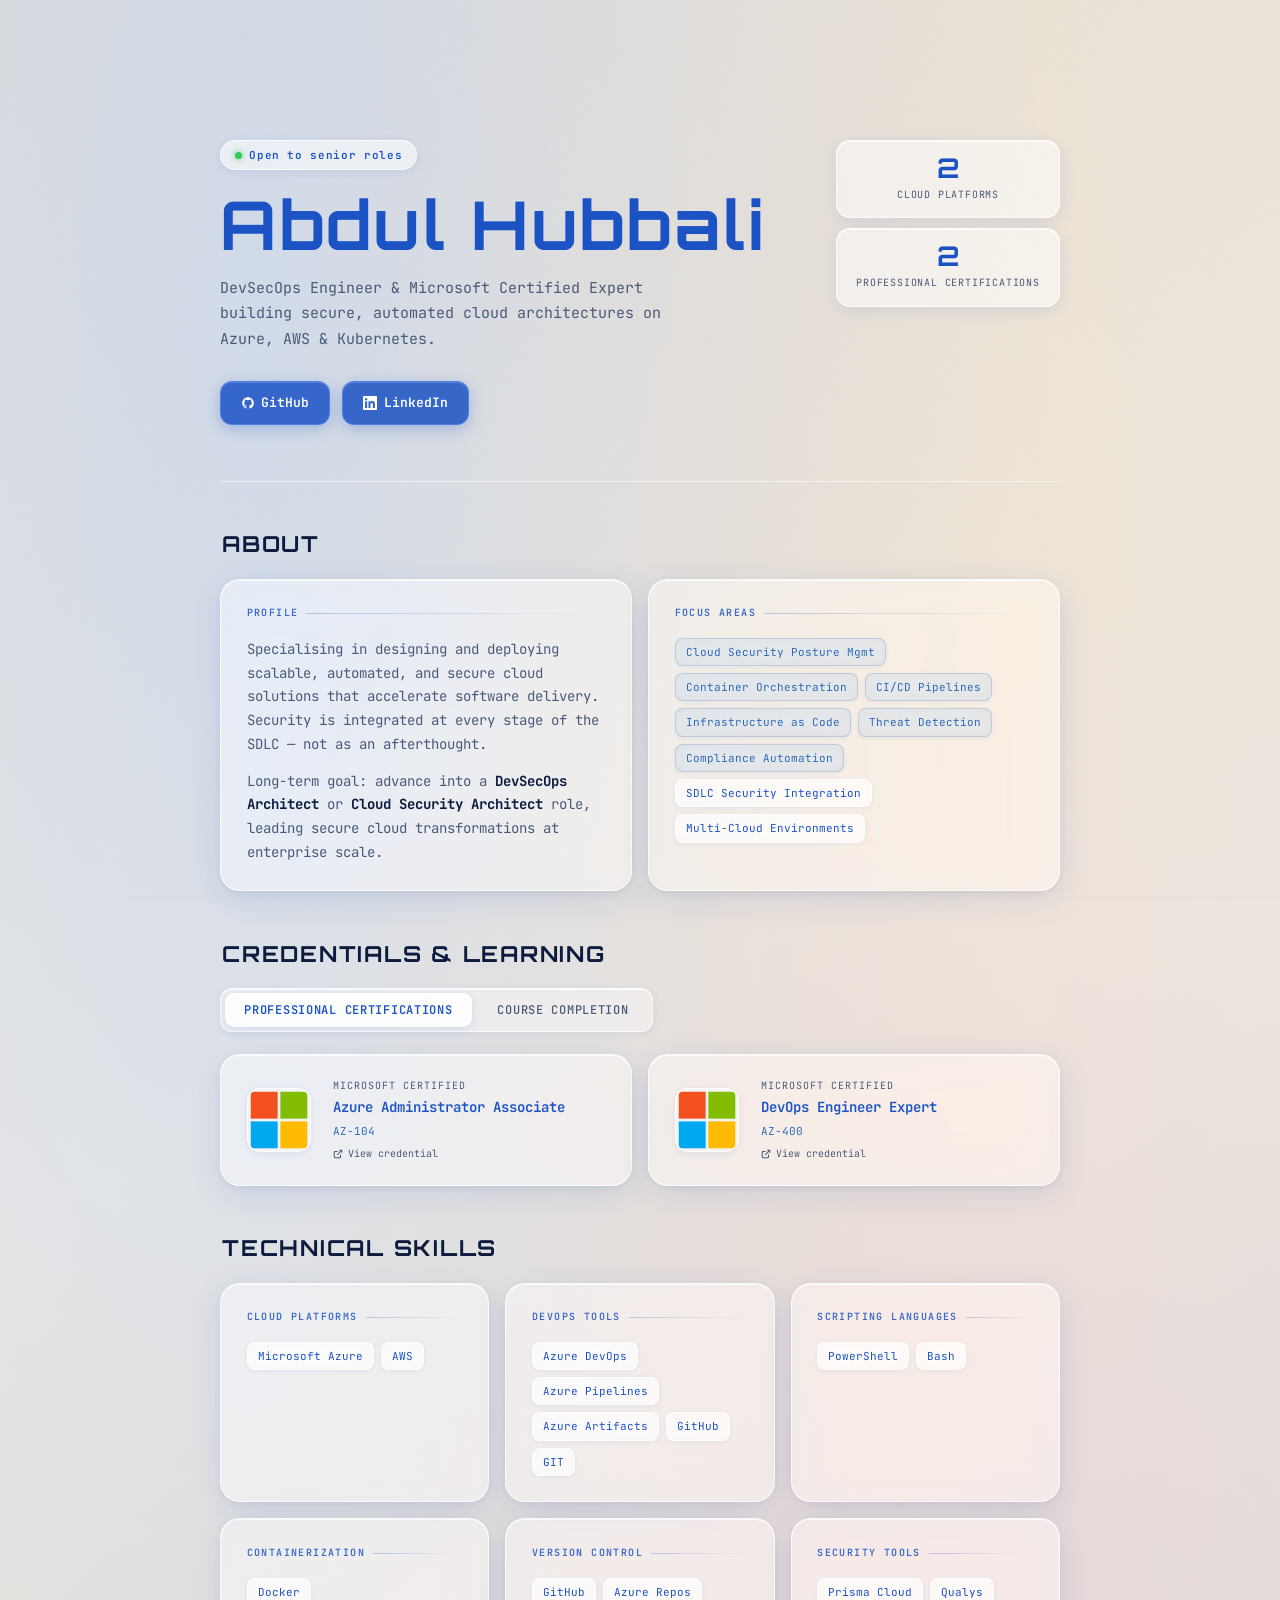
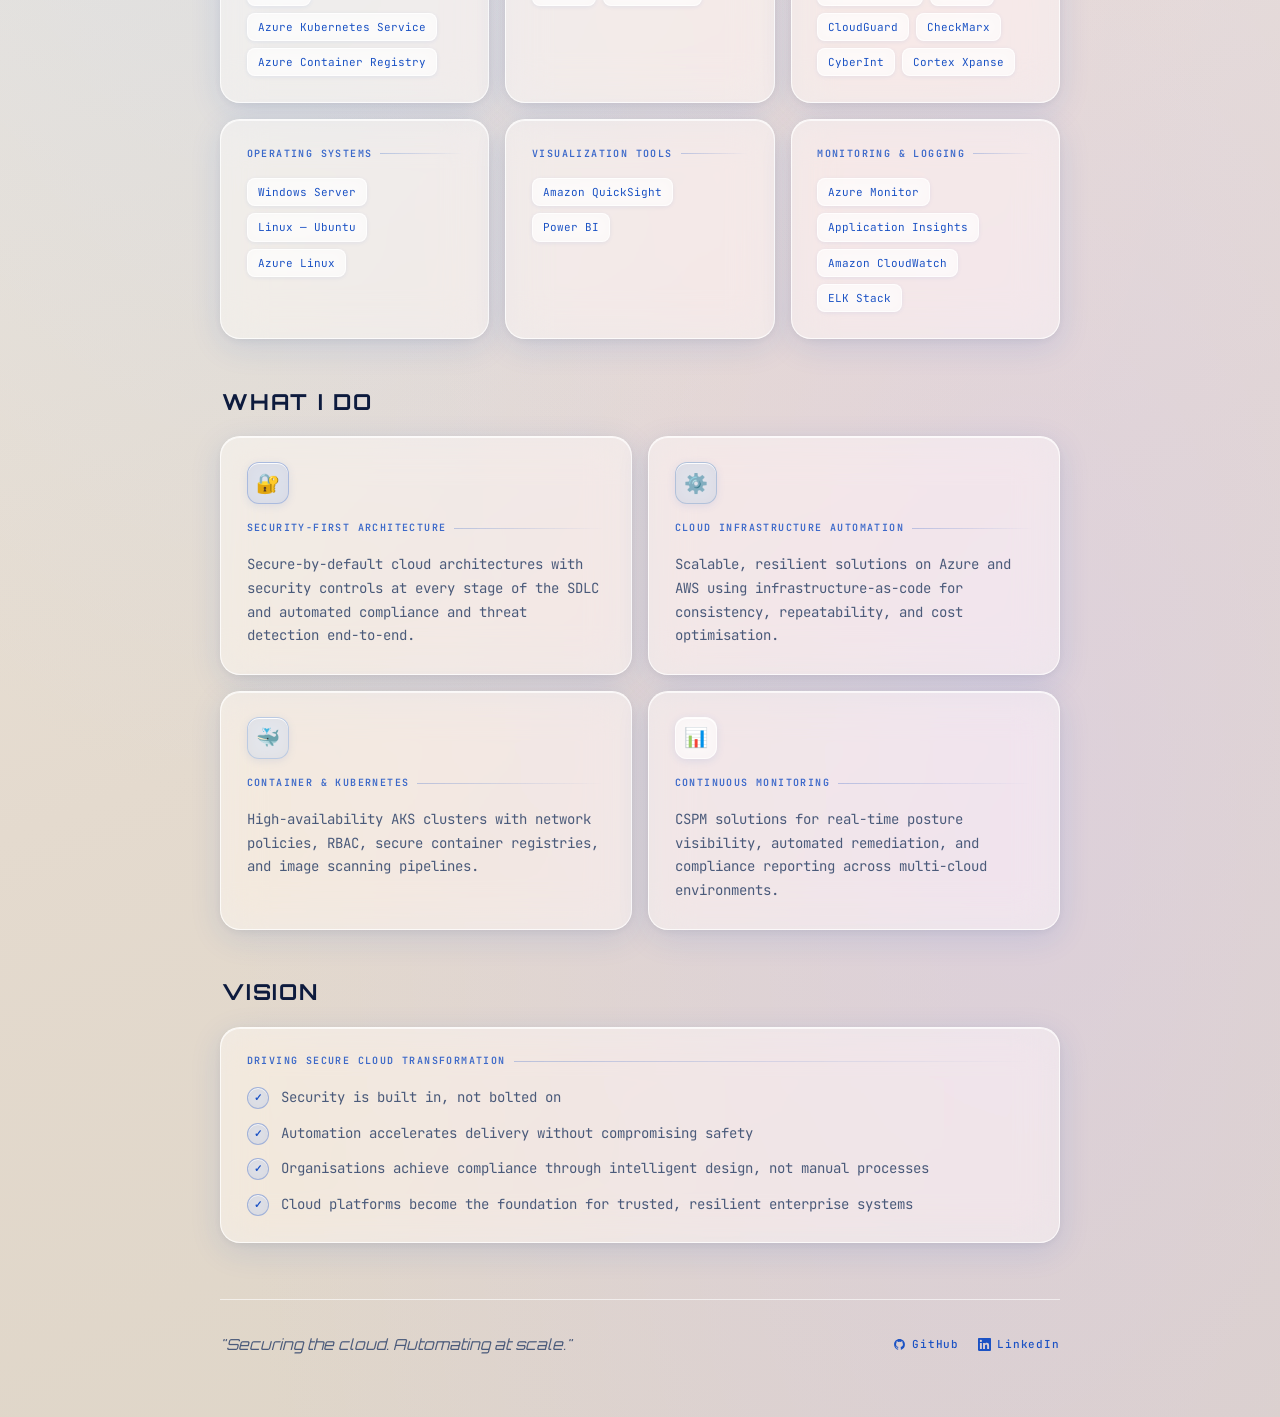
==== commit 9b4594d6: "update values" ====
--- a/index.html
+++ b/index.html
@@ -12,14 +12,12 @@
 
   <!-- Loading Screen -->
   <div class="loading-screen" id="loadingScreen">
-    <div class="loading-container">
-      <div class="glitch" data-text="ABDUL HUBBALI">ABDUL HUBBALI</div>
+    <div class="hello-cloud" id="helloCloud"></div>
+    <div class="loading-bar-wrap">
       <div class="loading-bar">
         <div class="loading-progress"></div>
       </div>
-      <p class="loading-text">INITIALIZING DEVSECOPS SYSTEMS...</p>
-    </div>
-    <div class="scanlines"></div>
+    </div>
   </div>
 
   <div class="page">
@@ -331,12 +329,12 @@
       <div class="modal-body">
         <div style="display: grid; grid-template-columns: 1fr 1fr; gap: 2rem; padding: 2rem 0;">
           <div style="text-align: center;">
-            <div style="width: 140px; height: 140px; margin: 0 auto; display: flex; align-items: center; justify-content: center; background: rgba(232, 244, 65, 0.1); border: 2px solid rgba(232, 244, 65, 0.3); border-radius: 12px; box-shadow: 0 0 50px rgba(232, 244, 65, 0.4);">
+            <div style="width: 140px; height: 140px; margin: 0 auto; display: flex; align-items: center; justify-content: center; background: rgba(27, 82, 196, 0.08); border: 2px solid rgba(27, 82, 196, 0.3); border-radius: 12px; box-shadow: 0 0 50px rgba(27, 82, 196, 0.35);">
               <img src="logos/aws.png" alt="Amazon AWS" style="width: 100px; height: 100px; object-fit: contain;">
             </div>
           </div>
           <div style="text-align: center;">
-            <div style="width: 140px; height: 140px; margin: 0 auto; display: flex; align-items: center; justify-content: center; background: rgba(232, 244, 65, 0.1); border: 2px solid rgba(232, 244, 65, 0.3); border-radius: 12px; box-shadow: 0 0 50px rgba(232, 244, 65, 0.4);">
+            <div style="width: 140px; height: 140px; margin: 0 auto; display: flex; align-items: center; justify-content: center; background: rgba(27, 82, 196, 0.08); border: 2px solid rgba(27, 82, 196, 0.3); border-radius: 12px; box-shadow: 0 0 50px rgba(27, 82, 196, 0.35);">
               <img src="logos/azure.png" alt="Microsoft Azure" style="width: 100px; height: 100px; object-fit: contain;">
             </div>
           </div>
@@ -357,20 +355,20 @@
       <div class="modal-body">
         <div style="display: grid; grid-template-columns: 1fr 1fr; gap: 2rem; padding: 2rem 0;">
           <div style="text-align: center;">
-            <div style="width: 140px; height: 140px; margin: 0 auto 1.5rem; display: flex; align-items: center; justify-content: center; background: rgba(232, 244, 65, 0.1); border: 2px solid rgba(232, 244, 65, 0.3); border-radius: 12px; box-shadow: 0 0 50px rgba(232, 244, 65, 0.4);">
+            <div style="width: 140px; height: 140px; margin: 0 auto 1.5rem; display: flex; align-items: center; justify-content: center; background: rgba(27, 82, 196, 0.08); border: 2px solid rgba(27, 82, 196, 0.3); border-radius: 12px; box-shadow: 0 0 50px rgba(27, 82, 196, 0.35);">
               <img src="logos/microsoft-certified-associate-badge.svg" alt="AZ-104" style="width: 120px; height: 120px; object-fit: contain;">
             </div>
             <h3 style="color: var(--primary); font-family: var(--serif); font-size: 0.95rem; margin-bottom: 0.5rem;">Azure Administrator</h3>
             <p style="color: var(--tertiary); font-size: 0.85rem; margin-bottom: 1rem;">AZ-104</p>
-            <a href="https://learn.microsoft.com/en-us/users/abdulhubbali/credentials/14fe230f17f3ace6" target="_blank" style="display: inline-block; color: var(--primary); border: 2px solid var(--primary); padding: 8px 16px; border-radius: 6px; font-family: var(--mono); font-size: 11px; font-weight: 600; transition: all 0.3s; box-shadow: 0 0 15px rgba(232, 244, 65, 0.3);" onmouseover="this.style.boxShadow='0 0 30px rgba(232, 244, 65, 0.6)'" onmouseout="this.style.boxShadow='0 0 15px rgba(232, 244, 65, 0.3)'">View Full Credential</a>
+            <a href="https://learn.microsoft.com/en-us/users/abdulhubbali/credentials/14fe230f17f3ace6" target="_blank" style="display: inline-block; color: var(--primary); border: 2px solid var(--primary); padding: 8px 16px; border-radius: 6px; font-family: var(--mono); font-size: 11px; font-weight: 600; transition: all 0.3s; box-shadow: 0 0 15px rgba(27, 82, 196, 0.3);" onmouseover="this.style.boxShadow='0 0 30px rgba(27, 82, 196, 0.6)'" onmouseout="this.style.boxShadow='0 0 15px rgba(27, 82, 196, 0.3)'">View Full Credential</a>
           </div>
           <div style="text-align: center;">
-            <div style="width: 140px; height: 140px; margin: 0 auto 1.5rem; display: flex; align-items: center; justify-content: center; background: rgba(232, 244, 65, 0.1); border: 2px solid rgba(232, 244, 65, 0.3); border-radius: 12px; box-shadow: 0 0 50px rgba(232, 244, 65, 0.4);">
+            <div style="width: 140px; height: 140px; margin: 0 auto 1.5rem; display: flex; align-items: center; justify-content: center; background: rgba(27, 82, 196, 0.08); border: 2px solid rgba(27, 82, 196, 0.3); border-radius: 12px; box-shadow: 0 0 50px rgba(27, 82, 196, 0.35);">
               <img src="logos/microsoft-certified-expert-badge.svg" alt="AZ-400" style="width: 120px; height: 120px; object-fit: contain;">
             </div>
             <h3 style="color: var(--primary); font-family: var(--serif); font-size: 0.95rem; margin-bottom: 0.5rem;">DevOps Engineer Expert</h3>
             <p style="color: var(--tertiary); font-size: 0.85rem; margin-bottom: 1rem;">AZ-400</p>
-            <a href="https://learn.microsoft.com/en-in/users/abdulhubbali/credentials/86cb8c4fae12992e" target="_blank" style="display: inline-block; color: var(--primary); border: 2px solid var(--primary); padding: 8px 16px; border-radius: 6px; font-family: var(--mono); font-size: 11px; font-weight: 600; transition: all 0.3s; box-shadow: 0 0 15px rgba(232, 244, 65, 0.3);" onmouseover="this.style.boxShadow='0 0 30px rgba(232, 244, 65, 0.6)'" onmouseout="this.style.boxShadow='0 0 15px rgba(232, 244, 65, 0.3)'">View Full Credential</a>
+            <a href="https://learn.microsoft.com/en-in/users/abdulhubbali/credentials/86cb8c4fae12992e" target="_blank" style="display: inline-block; color: var(--primary); border: 2px solid var(--primary); padding: 8px 16px; border-radius: 6px; font-family: var(--mono); font-size: 11px; font-weight: 600; transition: all 0.3s; box-shadow: 0 0 15px rgba(27, 82, 196, 0.3);" onmouseover="this.style.boxShadow='0 0 30px rgba(27, 82, 196, 0.6)'" onmouseout="this.style.boxShadow='0 0 15px rgba(27, 82, 196, 0.3)'">View Full Credential</a>
           </div>
         </div>
       </div>
@@ -587,19 +585,44 @@
 
     // ── Tab switching ──
     function switchTab(tabName) {
-      document.querySelectorAll('.cert-tab-content').forEach(el => el.classList.remove('active'));
+      const current = document.querySelector('.cert-tab-content.active');
+      const next = document.getElementById(tabName);
+      if (current === next) return;
+
+      // Update tab buttons
       document.querySelectorAll('.cert-tab').forEach(el => el.classList.remove('active'));
-      document.getElementById(tabName).classList.add('active');
       event.target.classList.add('active');
 
-      if (tabName === 'courses') {
-        setTimeout(() => {
+      // Fade out current
+      current.style.opacity = '0';
+      current.style.transform = 'translateY(8px)';
+
+      setTimeout(() => {
+        current.classList.remove('active');
+        current.style.opacity = '';
+        current.style.transform = '';
+
+        next.classList.add('active');
+        next.style.opacity = '0';
+        next.style.transform = 'translateY(8px)';
+
+        // Trigger course card reveal if switching to courses
+        if (tabName === 'courses') {
           document.querySelectorAll('.course-cert-card').forEach((el, i) => {
             el.style.transitionDelay = `${(i % 5) * 40}ms`;
             el.classList.add('visible');
           });
-        }, 50);
-      }
+        }
+
+        requestAnimationFrame(() => {
+          requestAnimationFrame(() => {
+            next.style.transition = 'opacity 0.3s ease, transform 0.3s ease';
+            next.style.opacity = '1';
+            next.style.transform = 'translateY(0)';
+            setTimeout(() => { next.style.transition = ''; }, 350);
+          });
+        });
+      }, 200);
     }
 
     // ── Close on overlay click ──
@@ -642,12 +665,89 @@
       el.style.transitionDelay = `${(i % 5) * 40}ms`;
     });
 
-    // ── Loading screen ──
+    // ── Loading screen — hello word cloud ──
+    const hellos = [
+      { word: 'Hello',         size: 72, weight: 900 },
+      { word: 'Hola',          size: 48, weight: 700 },
+      { word: 'Bonjour',       size: 36, weight: 400 },
+      { word: 'Ciao',          size: 52, weight: 700 },
+      { word: 'Hallo',         size: 40, weight: 700 },
+      { word: 'Olá',           size: 44, weight: 700 },
+      { word: 'مرحبا',         size: 36, weight: 400 },
+      { word: '你好',           size: 56, weight: 900 },
+      { word: 'Привет',        size: 38, weight: 700 },
+      { word: 'Merhaba',       size: 34, weight: 400 },
+      { word: 'Salut',         size: 32, weight: 400 },
+      { word: 'Hei',           size: 44, weight: 700 },
+      { word: 'Cześć',         size: 34, weight: 700 },
+      { word: 'Salam',         size: 40, weight: 700 },
+      { word: 'Halo',          size: 38, weight: 700 },
+      { word: 'Hi',            size: 64, weight: 900 },
+      // Indian languages
+      { word: 'नमस्ते',        size: 48, weight: 900 }, // Hindi
+      { word: 'வணக்கம்',       size: 38, weight: 700 }, // Tamil
+      { word: 'నమస్కారం',      size: 34, weight: 700 }, // Telugu
+      { word: 'ನಮಸ್ಕಾರ',       size: 36, weight: 700 }, // Kannada
+      { word: 'നമസ്കാരം',      size: 32, weight: 400 }, // Malayalam
+      { word: 'নমস্কার',        size: 36, weight: 700 }, // Bengali
+      { word: 'नमस्कार',        size: 40, weight: 700 }, // Marathi
+      { word: 'નમસ્તે',         size: 34, weight: 400 }, // Gujarati
+      { word: 'ਸਤ ਸ੍ਰੀ ਅਕਾਲ',   size: 28, weight: 400 }, // Punjabi
+      { word: 'ନମସ୍କାର',        size: 30, weight: 400 }, // Odia
+      { word: 'নমস্কাৰ',        size: 28, weight: 400 }, // Assamese
+      { word: 'آداب',           size: 38, weight: 700 }, // Urdu
+      { word: 'ආයුබෝවන්',       size: 26, weight: 400 }, // Sinhala
+    ];
+
+    const cloud = document.getElementById('helloCloud');
+    const placed = [];
+
+    function overlaps(a, b) {
+      const pad = 12;
+      return !(a.x + a.w + pad < b.x || b.x + b.w + pad < a.x ||
+               a.y + a.h + pad < b.y || b.y + b.h + pad < a.y);
+    }
+
+    hellos.forEach(({ word, size, weight }) => {
+      const el = document.createElement('span');
+      el.textContent = word;
+      el.className = 'hello-item';
+      el.style.cssText = `font-size:${size}px; font-weight:${weight}; opacity:0;`;
+      cloud.appendChild(el);
+
+      const w = el.offsetWidth || size * word.length * 0.6;
+      const h = el.offsetHeight || size * 1.2;
+      const maxX = cloud.offsetWidth  - w - 10;
+      const maxY = cloud.offsetHeight - h - 10;
+
+      let x, y, tries = 0, ok = false;
+      while (tries++ < 120 && !ok) {
+        x = Math.max(4, Math.random() * maxX);
+        y = Math.max(4, Math.random() * maxY);
+        const box = { x, y, w, h };
+        ok = placed.every(p => !overlaps(p, box));
+      }
+      placed.push({ x, y, w, h });
+
+      el.style.left = x + 'px';
+      el.style.top  = y + 'px';
+
+      // staggered fade in
+      const delay = Math.random() * 600;
+      setTimeout(() => {
+        el.style.transition = 'opacity 0.6s ease, transform 0.6s ease';
+        el.style.opacity = weight === 900 ? '1' : weight === 700 ? '0.7' : '0.4';
+        el.style.transform = 'translateY(0)';
+      }, delay);
+    });
+
     window.addEventListener('load', () => {
       setTimeout(() => {
+        clearInterval(helloInterval);
         document.getElementById('loadingScreen').style.display = 'none';
       }, 3100);
     });
+    const helloInterval = null; // kept for compat
   </script>
 
 </body>
--- a/style.css
+++ b/style.css
@@ -1,70 +1,99 @@
 *, *::before, *::after { box-sizing: border-box; margin: 0; padding: 0; }
 
 :root {
-  --primary: #E8F441;
-  --secondary: #6BA86E;
-  --tertiary: #2E7A72;
-  --dark: #080C05;
-  --darker: #040602;
-  --accent: #E8F441;
-  --glow: 0 0 20px var(--primary);
-  --serif: 'Orbitron', sans-serif;
-  --sans: 'Space Mono', monospace;
-  --mono: 'JetBrains Mono', monospace;
-  --radius: 12px;
-  --shadow: 0 0 30px rgba(232, 244, 65, 0.2);
-  --shadow-hover: 0 0 50px rgba(232, 244, 65, 0.4);
+  --primary:      #1B52C4;
+  --secondary:    #4A82D8;
+  --tertiary:     #2E6BB5;
+  --text:         #0D1B3E;
+  --text-muted:   #4A5A7A;
+  --serif:        'Orbitron', sans-serif;
+  --sans:         'Space Mono', monospace;
+  --mono:         'JetBrains Mono', monospace;
+  --radius:       20px;
+  --radius-sm:    14px;
+
+  /* Glass recipe */
+  --glass-bg:       rgba(255, 255, 255, 0.45);
+  --glass-bg-hover: rgba(255, 255, 255, 0.62);
+  --glass-border:   rgba(255, 255, 255, 0.75);
+  --glass-shadow:   0 8px 32px rgba(27, 82, 196, 0.12), 0 2px 8px rgba(0,0,0,0.06);
+  --glass-shadow-hover: 0 16px 48px rgba(27, 82, 196, 0.2), 0 4px 12px rgba(0,0,0,0.08);
+  --blur:           blur(20px) saturate(180%);
 }
 
 html { scroll-behavior: smooth; }
 
 body {
-  background: linear-gradient(135deg, var(--darker) 0%, #0D1505 50%, var(--dark) 100%);
-  color: #e0e0e0;
+  /* Multi-layer pearl background — adds depth like a real wallpaper */
+  background:
+    radial-gradient(ellipse at 20% 10%,  rgba(180, 210, 255, 0.45) 0%, transparent 55%),
+    radial-gradient(ellipse at 80% 80%,  rgba(210, 190, 255, 0.3)  0%, transparent 55%),
+    radial-gradient(ellipse at 60% 30%,  rgba(255, 220, 180, 0.3)  0%, transparent 50%),
+    linear-gradient(160deg, #E8E0D5 0%, #EEE8DF 35%, #E4DACE 70%, #DDD4C6 100%);
+  color: var(--text);
   font-family: var(--mono);
   font-size: 15px;
   line-height: 1.65;
   -webkit-font-smoothing: antialiased;
   overflow-x: hidden;
-  position: relative;
-}
-
-/* Grid background */
-body::after {
+  min-height: 100vh;
+}
+
+/* Subtle dot-grain texture like a real wallpaper */
+body::before {
   content: '';
   position: fixed;
-  top: 0;
-  left: 0;
-  width: 100%;
-  height: 100%;
-  background-image:
-    linear-gradient(0deg, transparent 24%, rgba(232, 244, 65, 0.03) 25%, rgba(232, 244, 65, 0.03) 26%, transparent 27%, transparent 74%, rgba(232, 244, 65, 0.03) 75%, rgba(232, 244, 65, 0.03) 76%, transparent 77%, transparent),
-    linear-gradient(90deg, transparent 24%, rgba(232, 244, 65, 0.03) 25%, rgba(232, 244, 65, 0.03) 26%, transparent 27%, transparent 74%, rgba(232, 244, 65, 0.03) 75%, rgba(232, 244, 65, 0.03) 76%, transparent 77%, transparent);
-  background-size: 50px 50px;
+  inset: 0;
+  background-image: url("data:image/svg+xml,%3Csvg viewBox='0 0 200 200' xmlns='http://www.w3.org/2000/svg'%3E%3Cfilter id='n'%3E%3CfeTurbulence type='fractalNoise' baseFrequency='0.75' numOctaves='4' stitchTiles='stitch'/%3E%3C/filter%3E%3Crect width='100%25' height='100%25' filter='url(%23n)' opacity='0.035'/%3E%3C/svg%3E");
+  background-size: 180px 180px;
   pointer-events: none;
-  z-index: -1;
+  z-index: 0;
 }
 
 a {
   color: var(--primary);
   text-decoration: none;
+  transition: all 0.25s ease;
+}
+a::after, a:hover::after { display: none; }
+a:hover { opacity: 0.75; }
+
+.page {
+  max-width: 900px;
+  margin: 0 auto;
+  padding: 60px 30px;
   position: relative;
-  transition: all 0.3s ease;
-}
-a::after  { display: none; }
-a:hover::after { display: none; }
-a:hover { text-shadow: 0 0 10px var(--primary); }
-
-.page { max-width: 900px; margin: 0 auto; padding: 60px 30px; position: relative; z-index: 1; }
-
-/* ── Hero ── */
+  z-index: 1;
+}
+
+/* ─────────────────────────────────────────
+   GLASS MIXIN — applied to all panels
+───────────────────────────────────────── */
+.glass {
+  background: var(--glass-bg);
+  backdrop-filter: var(--blur);
+  -webkit-backdrop-filter: var(--blur);
+  border: 1.5px solid var(--glass-border);
+  border-radius: var(--radius);
+  box-shadow: var(--glass-shadow);
+  transition: background 0.3s ease, box-shadow 0.3s ease, transform 0.25s ease, border-color 0.25s ease;
+}
+.glass:hover {
+  background: var(--glass-bg-hover);
+  box-shadow: var(--glass-shadow-hover);
+  border-color: rgba(255, 255, 255, 0.9);
+}
+
+/* ─────────────────────────────────────────
+   HERO
+───────────────────────────────────────── */
 .hero {
   padding: 5rem 0 3.5rem;
   display: grid;
   grid-template-columns: 1fr auto;
   align-items: start;
   gap: 2rem;
-  border-bottom: 2px solid rgba(232, 244, 65, 0.2);
+  border-bottom: 1px solid rgba(255, 255, 255, 0.6);
   margin-bottom: 2.5rem;
   opacity: 0;
   animation: slideDown 0.8s ease-out forwards;
@@ -74,25 +103,27 @@
   display: inline-flex;
   align-items: center;
   gap: 0.45rem;
-  background: rgba(232, 244, 65, 0.1);
+  background: rgba(255, 255, 255, 0.55);
+  backdrop-filter: blur(12px);
+  -webkit-backdrop-filter: blur(12px);
   color: var(--primary);
   font-family: var(--mono);
   font-size: 11px;
-  font-weight: 500;
-  letter-spacing: 0.05em;
-  padding: 4px 12px;
+  font-weight: 600;
+  letter-spacing: 0.06em;
+  padding: 5px 14px;
   border-radius: 100px;
   margin-bottom: 1.2rem;
-  border: 1px solid rgba(232, 244, 65, 0.3);
-  box-shadow: 0 0 10px rgba(232, 244, 65, 0.2);
+  border: 1px solid rgba(255, 255, 255, 0.8);
+  box-shadow: 0 2px 10px rgba(27, 82, 196, 0.1);
 }
 
 .hero-badge::before {
   content: '';
   width: 7px; height: 7px;
   border-radius: 50%;
-  background: var(--primary);
-  box-shadow: 0 0 10px var(--primary);
+  background: #34C759; /* iOS green — "available" signal */
+  box-shadow: 0 0 6px rgba(52, 199, 89, 0.8);
 }
 
 .hero h1 {
@@ -100,18 +131,17 @@
   font-size: clamp(2.8rem, 5.5vw, 4.2rem);
   font-weight: 700;
   line-height: 1.05;
-  letter-spacing: 0.05em;
+  letter-spacing: 0.04em;
   margin-bottom: 1rem;
   color: var(--primary);
-  text-shadow: 0 0 20px var(--primary), 0 0 40px rgba(232, 244, 65, 0.3);
   animation: slideDown 0.8s ease-out;
 }
 
-.hero h1 em { font-style: italic; color: var(--tertiary); text-shadow: 0 0 20px var(--tertiary); }
+.hero h1 em { font-style: italic; color: var(--tertiary); }
 
 .hero-desc {
   font-size: 15px;
-  color: #b0b0b0;
+  color: var(--text-muted);
   max-width: 480px;
   line-height: 1.7;
   margin-bottom: 1.8rem;
@@ -120,207 +150,244 @@
 
 .hero-actions { display: flex; gap: 0.75rem; flex-wrap: wrap; animation: slideDown 0.8s ease-out 0.2s both; }
 
-/* ── Buttons ── */
+/* ─────────────────────────────────────────
+   BUTTONS
+───────────────────────────────────────── */
 .btn {
   display: inline-flex;
   align-items: center;
   gap: 0.4rem;
   font-family: var(--mono);
   font-size: 13px;
-  font-weight: 500;
-  padding: 9px 18px;
-  border-radius: 8px;
-  transition: all 0.18s ease;
+  font-weight: 600;
+  padding: 10px 20px;
+  border-radius: 12px;
   cursor: pointer;
   border: none;
-  overflow: hidden;
+  transition: all 0.2s ease;
 }
 .btn::after, .btn:hover::after { display: none !important; content: none !important; }
-.btn:hover { text-shadow: none !important; }
-
-.btn-primary {
-  background: var(--primary);
-  color: var(--darker);
-  box-shadow: 0 0 20px rgba(232, 244, 65, 0.3);
-}
-.btn-primary:hover {
-  background: #E8F441;
-  transform: translateY(-1px);
-  box-shadow: 0 0 40px rgba(232, 244, 65, 0.6);
-}
-
-.btn-secondary {
-  background: var(--primary);
-  color: var(--darker);
-  box-shadow: 0 0 20px rgba(232, 244, 65, 0.3);
-}
-.btn-secondary:hover {
-  background: #E8F441;
-  transform: translateY(-1px);
-  box-shadow: 0 0 40px rgba(232, 244, 65, 0.6);
-}
-
-/* ── Stat Strip ── */
+.btn:hover { text-shadow: none !important; opacity: 1; }
+
+.btn-primary, .btn-secondary {
+  background: rgba(27, 82, 196, 0.85);
+  backdrop-filter: blur(10px);
+  -webkit-backdrop-filter: blur(10px);
+  color: #fff;
+  border: 1px solid rgba(100, 150, 255, 0.5);
+  box-shadow: 0 4px 16px rgba(27, 82, 196, 0.3), inset 0 1px 0 rgba(255,255,255,0.2);
+}
+.btn-primary:hover, .btn-secondary:hover {
+  background: rgba(27, 82, 196, 0.95);
+  transform: translateY(-2px) scale(1.02);
+  box-shadow: 0 8px 24px rgba(27, 82, 196, 0.4), inset 0 1px 0 rgba(255,255,255,0.25);
+}
+
+/* ─────────────────────────────────────────
+   STAT STRIP
+───────────────────────────────────────── */
 .stat-strip {
   display: flex;
   flex-direction: column;
-  gap: 0.5rem;
+  gap: 0.6rem;
   animation: slideDown 0.8s ease-out 0.3s both;
 }
 
 .stat-item {
-  background: rgba(232, 244, 65, 0.05);
-  border: 1px solid rgba(232, 244, 65, 0.2);
-  border-radius: var(--radius);
-  padding: 0.8rem 1.2rem;
-  min-width: 150px;
+  background: rgba(255, 255, 255, 0.5);
+  backdrop-filter: var(--blur);
+  -webkit-backdrop-filter: var(--blur);
+  border: 1.5px solid rgba(255, 255, 255, 0.75);
+  border-radius: var(--radius-sm);
+  padding: 0.9rem 1.2rem;
+  min-width: 155px;
   text-align: center;
-  box-shadow: 0 0 15px rgba(232, 244, 65, 0.1);
-  transition: all 0.3s ease;
-}
-
+  box-shadow: 0 4px 16px rgba(27, 82, 196, 0.1), inset 0 1px 0 rgba(255,255,255,0.8);
+  transition: all 0.25s ease;
+}
 .stat-item:hover {
-  border-color: var(--primary);
-  box-shadow: 0 0 30px rgba(232, 244, 65, 0.3);
-  background: rgba(232, 244, 65, 0.1);
+  background: rgba(255, 255, 255, 0.68);
+  box-shadow: 0 8px 28px rgba(27, 82, 196, 0.18), inset 0 1px 0 rgba(255,255,255,0.9);
+  transform: translateY(-2px);
 }
 
 .stat-number {
   font-family: var(--serif);
-  font-size: 1.6rem;
+  font-size: 1.7rem;
   font-weight: 700;
   color: var(--primary);
-  text-shadow: 0 0 10px var(--primary);
-}
-
+  line-height: 1;
+  margin-bottom: 0.25rem;
+}
 .stat-label {
   font-family: var(--mono);
   font-size: 10px;
   letter-spacing: 0.08em;
-  color: #888;
+  color: var(--text-muted);
   text-transform: uppercase;
 }
 
-/* ── Grid ── */
+/* ─────────────────────────────────────────
+   GRID
+───────────────────────────────────────── */
 .grid { display: grid; gap: 1rem; }
 .grid-2 { grid-template-columns: repeat(2, 1fr); }
 .grid-3 { grid-template-columns: repeat(3, 1fr); }
 
-/* ── Card ── */
+/* ─────────────────────────────────────────
+   CARDS  (glass panels, exactly like iOS widgets)
+───────────────────────────────────────── */
 .card {
-  background: rgba(8, 12, 5, 0.6);
-  border: 2px solid rgba(232, 244, 65, 0.2);
+  background: var(--glass-bg);
+  backdrop-filter: var(--blur);
+  -webkit-backdrop-filter: var(--blur);
+  border: 1.5px solid var(--glass-border);
   border-radius: var(--radius);
   padding: 1.6rem;
-  box-shadow: 0 0 20px rgba(232, 244, 65, 0.1);
+  box-shadow: var(--glass-shadow), inset 0 1px 0 rgba(255,255,255,0.7);
   transition: all 0.3s ease;
   opacity: 0;
-  translate: 0 14px;
-}
-
+  translate: 0 16px;
+}
 .card.visible { opacity: 1; translate: 0 0; }
 .card:hover {
-  border-color: var(--primary);
-  box-shadow: 0 0 30px rgba(232, 244, 65, 0.3), inset 0 0 20px rgba(232, 244, 65, 0.05);
-  transform: translateY(-2px);
+  background: var(--glass-bg-hover);
+  border-color: rgba(255, 255, 255, 0.9);
+  box-shadow: var(--glass-shadow-hover), inset 0 1px 0 rgba(255,255,255,0.85);
+  transform: translateY(-3px);
 }
 .card-wide { grid-column: 1 / -1; }
 
 .card-label {
   font-family: var(--mono);
   font-size: 10px;
-  font-weight: 500;
-  letter-spacing: 0.12em;
+  font-weight: 600;
+  letter-spacing: 0.14em;
   text-transform: uppercase;
   color: var(--primary);
   margin-bottom: 1rem;
   display: flex;
   align-items: center;
   gap: 0.5rem;
-  text-shadow: 0 0 10px rgba(232, 244, 65, 0.3);
-}
-.card-label::after { content: ''; flex: 1; height: 1px; background: linear-gradient(90deg, var(--primary), transparent); }
-
-.card h2 { font-family: var(--serif); font-size: 1.3rem; font-weight: 700; margin-bottom: 0.6rem; color: var(--primary); text-shadow: 0 0 10px var(--primary); }
-.card p { font-size: 14px; color: #b0b0b0; line-height: 1.7; }
-
-/* ── Pillar Icons ── */
+  opacity: 0.85;
+}
+.card-label::after {
+  content: '';
+  flex: 1;
+  height: 1px;
+  background: linear-gradient(90deg, rgba(27,82,196,0.3), transparent);
+}
+
+.card h2 {
+  font-family: var(--serif);
+  font-size: 1.3rem;
+  font-weight: 700;
+  margin-bottom: 0.6rem;
+  color: var(--primary);
+}
+.card p { font-size: 14px; color: var(--text-muted); line-height: 1.7; }
+
+/* ─────────────────────────────────────────
+   PILLAR ICONS
+───────────────────────────────────────── */
 .pillar-icon {
-  width: 38px; height: 38px;
-  border-radius: 9px;
+  width: 42px; height: 42px;
+  border-radius: 12px;
   display: flex; align-items: center; justify-content: center;
-  font-size: 1.1rem;
+  font-size: 1.2rem;
   margin-bottom: 1rem;
-  box-shadow: 0 0 20px rgba(232, 244, 65, 0.2);
-}
-.icon-blue  { background: rgba(46, 122, 114, 0.2); border: 1px solid var(--tertiary); }
-.icon-green { background: rgba(232, 244, 65, 0.2); border: 1px solid var(--primary); }
-.icon-amber { background: rgba(255, 190, 11, 0.2); border: 1px solid var(--accent); }
-.icon-gray  { background: rgba(150, 150, 150, 0.1); border: 1px solid #555; }
-
-/* ── Tags ── */
-.tags { display: flex; flex-wrap: wrap; gap: 0.4rem; margin-top: 0.8rem; }
+  background: rgba(255, 255, 255, 0.55);
+  backdrop-filter: blur(8px);
+  -webkit-backdrop-filter: blur(8px);
+  border: 1px solid rgba(255, 255, 255, 0.75);
+  box-shadow: 0 2px 8px rgba(27, 82, 196, 0.1), inset 0 1px 0 rgba(255,255,255,0.9);
+}
+.icon-blue  { background: rgba(27,  82, 196, 0.12); border-color: rgba(27,  82, 196, 0.25); }
+.icon-green { background: rgba(46, 107, 181, 0.12); border-color: rgba(46, 107, 181, 0.25); }
+.icon-amber { background: rgba(74, 130, 216, 0.12); border-color: rgba(74, 130, 216, 0.25); }
+.icon-gray  { background: rgba(255,255,255, 0.45);  border-color: rgba(255,255,255, 0.7); }
+
+/* ─────────────────────────────────────────
+   TAGS
+───────────────────────────────────────── */
+.tags { display: flex; flex-wrap: wrap; gap: 0.45rem; margin-top: 0.8rem; }
 
 .tag {
   font-family: var(--mono);
   font-size: 11px;
-  padding: 3px 9px;
-  border-radius: 6px;
-  background: rgba(232, 244, 65, 0.1);
-  color: var(--primary);
-  border: 1px solid rgba(232, 244, 65, 0.3);
-  transition: all 0.15s;
-}
-.tag:hover { background: rgba(232, 244, 65, 0.2); border-color: var(--primary); box-shadow: 0 0 10px rgba(232, 244, 65, 0.2); }
-.tag-blue  { background: rgba(46, 122, 114, 0.1); color: var(--tertiary); border-color: rgba(46, 122, 114, 0.3); }
-.tag-green { background: rgba(232, 244, 65, 0.1); color: var(--primary);  border-color: rgba(232, 244, 65, 0.3); }
-.tag-amber { background: rgba(255, 190, 11, 0.1);  color: var(--accent);   border-color: rgba(255, 190, 11, 0.3); }
-
-/* ── Section Heading ── */
+  padding: 4px 10px;
+  border-radius: 8px;
+  background: rgba(255, 255, 255, 0.55);
+  backdrop-filter: blur(8px);
+  -webkit-backdrop-filter: blur(8px);
+  color: var(--primary);
+  border: 1px solid rgba(255, 255, 255, 0.75);
+  box-shadow: 0 1px 4px rgba(27, 82, 196, 0.08);
+  transition: all 0.15s ease;
+}
+.tag:hover {
+  background: rgba(255, 255, 255, 0.75);
+  box-shadow: 0 3px 10px rgba(27, 82, 196, 0.15);
+  transform: translateY(-1px);
+}
+.tag-blue  { background: rgba(27,  82, 196, 0.1);  color: var(--primary);   border-color: rgba(27,  82, 196, 0.2); }
+.tag-green { background: rgba(46, 107, 181, 0.1);  color: var(--tertiary);  border-color: rgba(46, 107, 181, 0.2); }
+.tag-amber { background: rgba(74, 130, 216, 0.1);  color: var(--secondary); border-color: rgba(74, 130, 216, 0.2); }
+
+/* ─────────────────────────────────────────
+   SECTION HEADING
+───────────────────────────────────────── */
 .section-heading {
   font-family: var(--serif);
-  font-size: 28px;
+  font-size: 22px;
   font-weight: 700;
-  letter-spacing: 0.05em;
+  letter-spacing: 0.08em;
   text-transform: uppercase;
-  color: var(--primary);
+  color: var(--text);
   margin: 2.8rem 0 1rem;
-  text-shadow: 0 0 20px var(--primary);
   opacity: 0;
   animation: slideUp 0.6s ease-out forwards;
-}
-
-/* ── Cert Cards ── */
+  /* iOS-style small caps section header */
+  padding-left: 2px;
+}
+
+/* ─────────────────────────────────────────
+   CERT CARDS
+───────────────────────────────────────── */
 .cert-card {
-  background: rgba(8, 12, 5, 0.6);
-  border: 2px solid rgba(232, 244, 65, 0.2);
+  background: var(--glass-bg);
+  backdrop-filter: var(--blur);
+  -webkit-backdrop-filter: var(--blur);
+  border: 1.5px solid var(--glass-border);
   border-radius: var(--radius);
   padding: 1.4rem 1.6rem;
   display: flex;
   align-items: center;
   gap: 1.4rem;
-  box-shadow: 0 0 20px rgba(232, 244, 65, 0.1);
+  box-shadow: var(--glass-shadow), inset 0 1px 0 rgba(255,255,255,0.7);
   transition: all 0.3s ease;
   opacity: 0;
-  translate: 0 14px;
+  translate: 0 16px;
   cursor: pointer;
 }
 .cert-card.visible { opacity: 1; translate: 0 0; }
 .cert-card:hover {
-  border-color: var(--primary);
-  box-shadow: 0 0 40px rgba(232, 244, 65, 0.4);
-  transform: translateY(-2px);
+  background: var(--glass-bg-hover);
+  border-color: rgba(255, 255, 255, 0.9);
+  box-shadow: var(--glass-shadow-hover), inset 0 1px 0 rgba(255,255,255,0.85);
+  transform: translateY(-3px);
 }
 .cert-card:hover .cert-name { color: var(--tertiary); }
 
 .cert-badge-img {
   width: 64px; height: 64px;
   flex-shrink: 0;
-  border-radius: 10px;
+  border-radius: 14px;
   overflow: hidden;
-  background: rgba(232, 244, 65, 0.1);
-  border: 1px solid rgba(232, 244, 65, 0.2);
+  background: rgba(255, 255, 255, 0.6);
+  border: 1px solid rgba(255, 255, 255, 0.8);
   display: flex; align-items: center; justify-content: center;
+  box-shadow: 0 2px 8px rgba(27, 82, 196, 0.1);
 }
 .cert-badge-img img { width: 100%; height: 100%; object-fit: contain; }
 
@@ -331,76 +398,80 @@
   font-size: 10px;
   letter-spacing: 0.1em;
   text-transform: uppercase;
-  color: #888;
+  color: var(--text-muted);
   margin-bottom: 0.25rem;
 }
-
 .cert-name {
   font-size: 14px;
   font-weight: 600;
   color: var(--primary);
   line-height: 1.4;
   margin-bottom: 0.25rem;
-  text-shadow: 0 0 10px rgba(232, 244, 65, 0.3);
-}
-
+  transition: color 0.2s;
+}
 .cert-id {
   font-family: var(--mono);
   font-size: 11px;
   color: var(--tertiary);
 }
-
 .cert-click-hint {
   font-family: var(--mono);
   font-size: 10px;
-  color: #888;
+  color: var(--text-muted);
   margin-top: 0.35rem;
   display: flex;
   align-items: center;
   gap: 0.3rem;
-  transition: all 0.15s;
+  transition: color 0.15s;
 }
 .cert-card:hover .cert-click-hint { color: var(--tertiary); }
 
-/* ── Tabs ── */
+/* ─────────────────────────────────────────
+   TABS
+───────────────────────────────────────── */
 .cert-tabs {
   display: flex;
-  gap: 0;
-  border-bottom: 2px solid rgba(232, 244, 65, 0.2);
-  margin-bottom: 1.6rem;
-  align-items: center;
+  gap: 0.4rem;
+  margin-bottom: 1.4rem;
+  /* iOS-style segmented control look */
+  background: rgba(255,255,255,0.4);
+  backdrop-filter: blur(12px);
+  -webkit-backdrop-filter: blur(12px);
+  border: 1px solid rgba(255,255,255,0.7);
+  border-radius: 12px;
+  padding: 4px;
+  width: fit-content;
+  box-shadow: 0 2px 8px rgba(27,82,196,0.08), inset 0 1px 0 rgba(255,255,255,0.8);
 }
 
 .cert-tab {
-  padding: 1rem 1.2rem;
+  padding: 0.55rem 1.2rem;
   font-family: var(--mono);
   font-size: 12px;
   font-weight: 500;
-  letter-spacing: 0.08em;
+  letter-spacing: 0.06em;
   text-transform: uppercase;
-  color: #888;
+  color: var(--text-muted);
   cursor: pointer;
   border: none;
-  background: none;
-  transition: all 0.2s;
-  border-bottom: 2px solid transparent;
-  position: relative;
-  margin-bottom: -2px;
-}
-.cert-tab:hover {
-  color: var(--primary);
-  text-shadow: 0 0 10px rgba(232, 244, 65, 0.3);
-}
+  background: transparent;
+  border-radius: 9px;
+  transition: all 0.2s ease;
+}
+.cert-tab:hover { color: var(--primary); background: rgba(255,255,255,0.4); }
 .cert-tab.active {
   color: var(--primary);
-  border-bottom-color: var(--primary);
-  text-shadow: 0 0 10px var(--primary);
-}
-
-.cert-tab-content { display: none; opacity: 0; transition: opacity 0.3s ease; }
+  background: rgba(255, 255, 255, 0.85);
+  box-shadow: 0 2px 8px rgba(27, 82, 196, 0.14), inset 0 1px 0 rgba(255,255,255,1);
+  font-weight: 600;
+}
+
+.cert-tab-content { display: none; opacity: 0; }
 .cert-tab-content.active { display: block; opacity: 1; }
 
-/* ── Course Certificate Cards ── */
+/* ─────────────────────────────────────────
+   COURSE CARDS
+───────────────────────────────────────── */
 .course-cert-grid {
   display: grid;
   gap: 1rem;
@@ -408,39 +479,41 @@
 }
 
 .course-cert-card {
-  background: rgba(8, 12, 5, 0.6);
-  border: 2px solid rgba(232, 244, 65, 0.2);
+  background: var(--glass-bg);
+  backdrop-filter: var(--blur);
+  -webkit-backdrop-filter: var(--blur);
+  border: 1.5px solid var(--glass-border);
   border-radius: var(--radius);
-  padding: 1.2rem;
+  padding: 1.3rem 1rem;
   display: flex;
   flex-direction: column;
   align-items: center;
   text-align: center;
   cursor: pointer;
   transition: all 0.3s ease;
+  color: inherit;
   text-decoration: none;
-  color: inherit;
-  box-shadow: 0 0 20px rgba(232, 244, 65, 0.1);
+  box-shadow: var(--glass-shadow), inset 0 1px 0 rgba(255,255,255,0.7);
   opacity: 0;
-  translate: 0 14px;
+  translate: 0 16px;
 }
 .course-cert-card.visible { opacity: 1; translate: 0 0; }
 .course-cert-card:hover {
-  border-color: var(--primary);
-  box-shadow: 0 0 40px rgba(232, 244, 65, 0.4);
-  transform: translateY(-3px);
+  background: var(--glass-bg-hover);
+  border-color: rgba(255, 255, 255, 0.9);
+  box-shadow: var(--glass-shadow-hover), inset 0 1px 0 rgba(255,255,255,0.85);
+  transform: translateY(-4px) scale(1.02);
 }
 
 .course-cert-icon {
-  width: 56px; height: 56px;
-  border-radius: 10px;
+  width: 58px; height: 58px;
+  border-radius: 14px;
   display: flex; align-items: center; justify-content: center;
-  margin-bottom: 0.8rem;
+  margin-bottom: 0.85rem;
   flex-shrink: 0;
   overflow: hidden;
-  background: rgba(232, 244, 65, 0.15);
-  border: 1px solid rgba(232, 244, 65, 0.3);
-  box-shadow: 0 0 15px rgba(232, 244, 65, 0.2);
+  /* App-icon style shadow */
+  box-shadow: 0 4px 12px rgba(0,0,0,0.18), 0 1px 3px rgba(0,0,0,0.1);
 }
 .course-cert-icon img { width: 100%; height: 100%; object-fit: contain; padding: 8px; }
 
@@ -449,19 +522,16 @@
   font-size: 9px;
   letter-spacing: 0.1em;
   text-transform: uppercase;
-  color: #888;
-  margin-bottom: 0.4rem;
-}
-
+  color: var(--text-muted);
+  margin-bottom: 0.35rem;
+}
 .course-cert-name {
   font-size: 13px;
   font-weight: 600;
   color: var(--primary);
   line-height: 1.3;
   margin-bottom: 0.6rem;
-  text-shadow: 0 0 10px rgba(232, 244, 65, 0.2);
-}
-
+}
 .course-cert-meta {
   font-family: var(--mono);
   font-size: 10px;
@@ -472,21 +542,25 @@
   gap: 0.3rem;
   margin-top: auto;
   padding-top: 0.6rem;
-  border-top: 1px solid rgba(232, 244, 65, 0.2);
+  border-top: 1px solid rgba(255,255,255,0.5);
   width: 100%;
 }
 
-/* ── Icon Backgrounds ── */
-.icon-anthropic { background: linear-gradient(135deg, #667eea 0%, #764ba2 100%); }
-.icon-coursera  { background: linear-gradient(135deg, #4c8cff 0%, #00b4db 100%); }
-
-/* ── Modal Overlay ── */
+/* ─────────────────────────────────────────
+   ICON BACKGROUNDS (keep vibrant — app icons)
+───────────────────────────────────────── */
+.icon-anthropic { background: linear-gradient(145deg, #764ba2 0%, #667eea 100%); }
+.icon-coursera  { background: linear-gradient(145deg, #0056D2 0%, #00B4DB 100%); }
+
+/* ─────────────────────────────────────────
+   MODAL OVERLAY
+───────────────────────────────────────── */
 .modal-overlay {
   position: fixed;
   inset: 0;
-  background: rgba(3, 5, 2, 0.85);
-  backdrop-filter: blur(8px);
-  -webkit-backdrop-filter: blur(8px);
+  background: rgba(10, 20, 50, 0.35);
+  backdrop-filter: blur(16px) saturate(160%);
+  -webkit-backdrop-filter: blur(16px) saturate(160%);
   z-index: 1000;
   display: flex;
   align-items: center;
@@ -499,15 +573,20 @@
 .modal-overlay.open { opacity: 1; pointer-events: all; }
 
 .modal {
-  background: rgba(8, 12, 5, 0.95);
-  border: 2px solid rgba(232, 244, 65, 0.3);
-  border-radius: 16px;
-  box-shadow: 0 0 60px rgba(232, 244, 65, 0.3), inset 0 0 40px rgba(232, 244, 65, 0.05);
+  background: rgba(248, 246, 242, 0.88);
+  backdrop-filter: blur(28px) saturate(200%);
+  -webkit-backdrop-filter: blur(28px) saturate(200%);
+  border: 1.5px solid rgba(255, 255, 255, 0.8);
+  border-radius: 22px;
+  box-shadow:
+    0 32px 80px rgba(27, 82, 196, 0.2),
+    0 8px 20px rgba(0, 0, 0, 0.1),
+    inset 0 1px 0 rgba(255,255,255,0.95);
   width: 100%;
   max-width: 560px;
   overflow: hidden;
-  transform: translateY(16px) scale(0.98);
-  transition: transform 0.25s ease;
+  transform: translateY(20px) scale(0.97);
+  transition: transform 0.3s cubic-bezier(0.34, 1.56, 0.64, 1);
 }
 .modal-overlay.open .modal { transform: translateY(0) scale(1); }
 
@@ -516,57 +595,56 @@
   align-items: center;
   gap: 1.2rem;
   padding: 1.4rem 1.6rem;
-  border-bottom: 1px solid rgba(232, 244, 65, 0.2);
-  background: rgba(232, 244, 65, 0.05);
+  border-bottom: 1px solid rgba(255, 255, 255, 0.6);
+  background: rgba(255, 255, 255, 0.3);
 }
 
 .modal-badge {
   width: 56px; height: 56px;
-  border-radius: 10px;
+  border-radius: 14px;
   overflow: hidden;
-  background: rgba(232, 244, 65, 0.1);
+  background: rgba(255,255,255,0.7);
   flex-shrink: 0;
-  border: 1px solid rgba(232, 244, 65, 0.2);
+  border: 1px solid rgba(255,255,255,0.9);
+  box-shadow: 0 2px 8px rgba(27,82,196,0.1);
   display: flex; align-items: center; justify-content: center;
 }
 .modal-badge img { width: 100%; height: 100%; object-fit: contain; }
 
 .modal-title-group { flex: 1; }
-
 .modal-issuer {
   font-family: var(--mono);
   font-size: 10px;
   letter-spacing: 0.12em;
   text-transform: uppercase;
-  color: #888;
+  color: var(--text-muted);
   margin-bottom: 0.2rem;
 }
-
 .modal-title {
   font-family: var(--serif);
-  font-size: 1.15rem;
+  font-size: 1.1rem;
   font-weight: 700;
   color: var(--primary);
   line-height: 1.3;
-  text-shadow: 0 0 10px var(--primary);
 }
 
 .modal-close {
   width: 32px; height: 32px;
-  border-radius: 8px;
-  border: 1px solid rgba(232, 244, 65, 0.2);
-  background: rgba(232, 244, 65, 0.05);
-  color: var(--primary);
+  border-radius: 50%;
+  border: none;
+  background: rgba(120, 120, 130, 0.18);
+  color: var(--text-muted);
   cursor: pointer;
   display: flex; align-items: center; justify-content: center;
-  font-size: 1rem;
+  font-size: 0.95rem;
   flex-shrink: 0;
   transition: all 0.15s;
+  /* iOS-style circle close button */
+  backdrop-filter: blur(8px);
 }
 .modal-close:hover {
-  background: rgba(232, 244, 65, 0.15);
-  border-color: var(--primary);
-  box-shadow: 0 0 20px rgba(232, 244, 65, 0.3);
+  background: rgba(120, 120, 130, 0.3);
+  color: var(--text);
 }
 
 .modal-body { padding: 1.4rem 1.6rem; }
@@ -575,25 +653,26 @@
   display: flex;
   gap: 1.6rem;
   align-items: center;
-  background: rgba(232, 244, 65, 0.05);
-  border: 1px solid rgba(232, 244, 65, 0.2);
-  border-radius: 10px;
-  padding: 1.6rem;
+  background: rgba(255, 255, 255, 0.4);
+  border: 1px solid rgba(255, 255, 255, 0.7);
+  border-radius: 14px;
+  padding: 1.5rem;
+  box-shadow: inset 0 1px 0 rgba(255,255,255,0.8);
 }
 
 .credential-badge-large {
-  width: 120px; height: 120px;
+  width: 110px; height: 110px;
   flex-shrink: 0;
-  border-radius: 12px;
+  border-radius: 16px;
   overflow: hidden;
-  background: rgba(232, 244, 65, 0.1);
+  background: rgba(255,255,255,0.7);
   display: flex; align-items: center; justify-content: center;
-  border: 1px solid rgba(232, 244, 65, 0.2);
+  border: 1px solid rgba(255,255,255,0.9);
+  box-shadow: 0 4px 12px rgba(27,82,196,0.12);
 }
 .credential-badge-large img { width: 100%; height: 100%; object-fit: contain; }
 
 .credential-details { flex: 1; }
-
 .credential-meta {
   display: flex;
   align-items: center;
@@ -602,32 +681,27 @@
   font-size: 10px;
   letter-spacing: 0.1em;
   text-transform: uppercase;
-  color: #888;
+  color: var(--text-muted);
   margin-bottom: 0.5rem;
 }
-
-.credential-dot { color: #444; }
-
+.credential-dot { color: #ccc; }
 .credential-name {
   font-family: var(--serif);
-  font-size: 1.2rem;
+  font-size: 1.1rem;
   font-weight: 700;
   color: var(--primary);
   line-height: 1.25;
   margin-bottom: 0.3rem;
-  text-shadow: 0 0 10px var(--primary);
-}
-
+}
 .credential-exam {
   font-family: var(--mono);
   font-size: 11px;
   color: var(--tertiary);
   margin-bottom: 0.8rem;
 }
-
 .credential-desc {
   font-size: 13px;
-  color: #b0b0b0;
+  color: var(--text-muted);
   line-height: 1.6;
   margin-bottom: 1rem;
 }
@@ -639,34 +713,36 @@
   font-family: var(--mono);
   font-size: 12px;
   font-weight: 600;
-  padding: 8px 16px;
-  border-radius: 7px;
-  background: var(--primary);
-  color: var(--darker);
+  padding: 9px 18px;
+  border-radius: 10px;
+  background: rgba(27, 82, 196, 0.9);
+  backdrop-filter: blur(8px);
+  color: #fff;
   text-decoration: none;
   transition: all 0.15s;
-  box-shadow: 0 0 20px rgba(232, 244, 65, 0.3);
+  border: 1px solid rgba(100,150,255,0.4);
+  box-shadow: 0 4px 14px rgba(27, 82, 196, 0.3), inset 0 1px 0 rgba(255,255,255,0.2);
 }
 .credential-btn:hover {
+  background: rgba(22, 70, 168, 0.95);
   transform: translateY(-2px);
-  box-shadow: 0 0 40px rgba(232, 244, 65, 0.6);
+  box-shadow: 0 8px 20px rgba(27, 82, 196, 0.4), inset 0 1px 0 rgba(255,255,255,0.2);
+  opacity: 1;
 }
 
 .modal-footer {
   display: flex;
   align-items: center;
   justify-content: space-between;
-  padding: 1rem 1.6rem;
-  border-top: 1px solid rgba(232, 244, 65, 0.2);
-  background: rgba(232, 244, 65, 0.03);
-}
-
+  padding: 0.9rem 1.6rem;
+  border-top: 1px solid rgba(255,255,255,0.55);
+  background: rgba(255,255,255,0.2);
+}
 .modal-cert-id {
   font-family: var(--mono);
   font-size: 11px;
-  color: #888;
-}
-
+  color: var(--text-muted);
+}
 .modal-open-link {
   display: inline-flex;
   align-items: center;
@@ -676,73 +752,72 @@
   color: var(--primary);
   text-decoration: none;
   transition: all 0.15s;
-  text-shadow: 0 0 10px rgba(232, 244, 65, 0.2);
-}
-.modal-open-link:hover { text-shadow: 0 0 20px var(--primary); }
-
-/* ── Skill Groups ── */
+  font-weight: 500;
+}
+.modal-open-link:hover { opacity: 0.7; text-decoration: underline; }
+
+/* ─────────────────────────────────────────
+   SKILL GROUPS
+───────────────────────────────────────── */
 .skill-group { margin-bottom: 1.4rem; }
 .skill-group:last-child { margin-bottom: 0; }
-
 .skill-group-title {
   font-family: var(--mono);
   font-size: 10px;
-  font-weight: 500;
+  font-weight: 600;
   letter-spacing: 0.12em;
   text-transform: uppercase;
   color: var(--primary);
   margin-bottom: 0.5rem;
-  text-shadow: 0 0 10px rgba(232, 244, 65, 0.2);
-}
-
-/* ── Vision ── */
+}
+
+/* ─────────────────────────────────────────
+   VISION
+───────────────────────────────────────── */
 .vision-list { list-style: none; display: grid; gap: 0.8rem; margin-top: 0.5rem; }
-
 .vision-list li {
   display: flex;
   align-items: flex-start;
   gap: 0.75rem;
   font-size: 14px;
-  color: #b0b0b0;
+  color: var(--text-muted);
   line-height: 1.6;
 }
-
 .vision-check {
-  width: 20px; height: 20px;
+  width: 22px; height: 22px;
   border-radius: 50%;
-  background: rgba(232, 244, 65, 0.2);
+  background: rgba(27, 82, 196, 0.12);
+  backdrop-filter: blur(6px);
   color: var(--primary);
   display: flex; align-items: center; justify-content: center;
   font-size: 10px;
   font-weight: 700;
   flex-shrink: 0;
   margin-top: 1px;
-  border: 1px solid var(--primary);
-  box-shadow: 0 0 10px rgba(232, 244, 65, 0.2);
-}
-
-/* ── Footer ── */
+  border: 1.5px solid rgba(27, 82, 196, 0.3);
+  box-shadow: inset 0 1px 0 rgba(255,255,255,0.7);
+}
+
+/* ─────────────────────────────────────────
+   FOOTER
+───────────────────────────────────────── */
 footer {
   margin-top: 3.5rem;
   padding-top: 2rem;
-  border-top: 2px solid rgba(232, 244, 65, 0.2);
+  border-top: 1px solid rgba(255,255,255,0.6);
   display: flex;
   justify-content: space-between;
   align-items: center;
   opacity: 0;
   animation: fadeIn 1s ease-out 0.8s both;
 }
-
 .footer-quote {
   font-family: var(--serif);
   font-style: italic;
-  font-size: 1rem;
-  color: var(--primary);
-  text-shadow: 0 0 10px var(--primary);
-}
-
+  font-size: 0.95rem;
+  color: var(--text-muted);
+}
 .footer-links { display: flex; gap: 1.2rem; }
-
 .footer-links a {
   font-family: var(--mono);
   font-size: 11px;
@@ -752,181 +827,99 @@
   align-items: center;
   gap: 0.35rem;
   transition: all 0.15s;
-  text-shadow: 0 0 10px rgba(232, 244, 65, 0.2);
-}
-.footer-links a:hover { text-shadow: 0 0 20px var(--primary); }
-
-/* ── Loading Screen ── */
+  font-weight: 500;
+}
+.footer-links a:hover { opacity: 0.65; }
+
+/* ─────────────────────────────────────────
+   LOADING SCREEN  (keep the dark drama)
+───────────────────────────────────────── */
 .loading-screen {
   position: fixed;
   top: 0; left: 0;
   width: 100%; height: 100%;
-  background: linear-gradient(135deg, #0a0a1a 0%, #1a1a3a 50%, #0a0a1a 100%);
+  background: linear-gradient(135deg, #0A1020 0%, #0D1B3E 50%, #0A1020 100%);
   display: flex;
   align-items: center;
   justify-content: center;
   z-index: 9999;
   animation: fadeOutLoading 0.6s ease-out 2.5s forwards;
-}
-
-.loading-container {
-  text-align: center;
-  position: relative;
+  overflow: hidden;
+}
+.loading-container { text-align: center; position: relative; z-index: 10; }
+
+.hello-cloud {
+  position: absolute;
+  inset: 0;
+  overflow: hidden;
+}
+
+.hello-item {
+  position: absolute;
+  font-family: var(--serif);
+  color: #EDE6DC;
+  line-height: 1.1;
+  white-space: nowrap;
+  opacity: 0;
+  transform: translateY(6px);
+  cursor: default;
+  user-select: none;
+}
+
+.loading-bar-wrap {
+  position: absolute;
+  bottom: 48px;
+  left: 50%;
+  transform: translateX(-50%);
   z-index: 10;
-}
-
-.glitch {
-  font-size: 48px;
-  font-family: var(--serif);
-  font-weight: 900;
-  letter-spacing: 8px;
-  margin-bottom: 40px;
-  position: relative;
-  color: #ffff00;
-  text-shadow:
-    0 0 10px #ffff00,
-    0 0 20px #ffff00,
-    0 0 40px #00ff88,
-    0 0 80px #00ff88;
-  animation: glitchAnimation 0.4s infinite;
-}
-
-.glitch::before {
-  content: attr(data-text);
-  position: absolute;
-  left: 0; top: 0;
-  width: 100%; height: 100%;
-  background: linear-gradient(135deg, #ffff00 0%, #00ff88 100%);
-  -webkit-background-clip: text;
-  -webkit-text-fill-color: transparent;
-  background-clip: text;
-  animation: glitchBefore 0.3s infinite;
-  opacity: 0.8;
-}
-
-.glitch::after {
-  content: attr(data-text);
-  position: absolute;
-  left: 0; top: 0;
-  width: 100%; height: 100%;
-  color: #00ffff;
-  animation: glitchAfter 0.3s infinite;
-  opacity: 0.6;
 }
 
 .loading-bar {
   width: 300px;
-  height: 8px;
-  background: rgba(0, 255, 136, 0.2);
-  border: 2px solid #00ff88;
-  border-radius: 10px;
+  height: 6px;
+  background: rgba(168,196,240,0.15);
+  border: 1px solid rgba(27,82,196,0.5);
+  border-radius: 100px;
   margin: 30px auto;
   overflow: hidden;
-  box-shadow: 0 0 20px rgba(0, 255, 136, 0.4), inset 0 0 20px rgba(0, 255, 136, 0.1);
-}
-
+}
 .loading-progress {
   height: 100%;
-  background: linear-gradient(90deg, #ffff00, #00ff88, #00ffff);
+  background: linear-gradient(90deg, #EDE6DC, #6EA4EE, #A8C4F0);
   width: 0;
   animation: loadingProgress 2.4s ease-in-out forwards;
-  box-shadow: 0 0 20px rgba(255, 255, 0, 0.8), 0 0 40px rgba(0, 255, 136, 0.6);
-}
-
-.loading-text {
-  font-family: var(--mono);
-  font-size: 12px;
-  letter-spacing: 3px;
-  color: #00ff88;
-  margin-top: 20px;
-  text-shadow: 0 0 10px #00ff88;
-  animation: blink 0.8s infinite;
-}
-
-.scanlines {
-  position: absolute;
-  top: 0; left: 0;
-  width: 100%; height: 100%;
-  background:
-    repeating-linear-gradient(
-      0deg,
-      rgba(0, 0, 0, 0.15),
-      rgba(0, 0, 0, 0.15) 1px,
-      transparent 1px,
-      transparent 2px
-    );
-  pointer-events: none;
-  animation: scanlineMove 8s linear infinite;
-  z-index: 11;
-}
-
-/* ── Animations ── */
+  border-radius: 100px;
+}
+
+
+/* ─────────────────────────────────────────
+   ANIMATIONS
+───────────────────────────────────────── */
 @keyframes slideDown {
-  from { opacity: 0; transform: translateY(-30px); }
+  from { opacity: 0; transform: translateY(-24px); }
   to   { opacity: 1; transform: translateY(0); }
 }
-
 @keyframes slideUp {
-  from { opacity: 0; transform: translateY(30px); }
+  from { opacity: 0; transform: translateY(24px); }
   to   { opacity: 1; transform: translateY(0); }
 }
-
-@keyframes slideLeft {
-  from { opacity: 0; transform: translateX(-30px); }
-  to   { opacity: 1; transform: translateX(0); }
-}
-
 @keyframes fadeIn {
   from { opacity: 0; }
   to   { opacity: 1; }
 }
-
-@keyframes glitchAnimation {
-  0%, 100% { transform: translate(0, 0); }
-  20%  { transform: translate(-2px,  2px); }
-  40%  { transform: translate(-2px, -2px); }
-  60%  { transform: translate( 2px,  2px); }
-  80%  { transform: translate( 2px, -2px); }
-}
-
-@keyframes glitchBefore {
-  0%, 100% { clip-path: inset(0 0 0 0);    transform: translate(0, 0); }
-  20%  { clip-path: inset(0 0 65% 0);   transform: translate(-2px, -2px); }
-  40%  { clip-path: inset(28% 0 35% 0); transform: translate( 2px,  2px); }
-  60%  { clip-path: inset(54% 0 12% 0); transform: translate(-2px, -2px); }
-  80%  { clip-path: inset(88% 0 5% 0);  transform: translate( 2px,  2px); }
-}
-
-@keyframes glitchAfter {
-  0%, 100% { clip-path: inset(0 0 0 0);    transform: translate(0, 0); }
-  20%  { clip-path: inset(92% 0 1% 0);  transform: translate( 2px,  2px); }
-  40%  { clip-path: inset(43% 0 1% 0);  transform: translate(-2px, -2px); }
-  60%  { clip-path: inset(25% 0 58% 0); transform: translate( 2px,  2px); }
-  80%  { clip-path: inset(54% 0 7% 0);  transform: translate(-2px, -2px); }
-}
-
 @keyframes loadingProgress {
   0%   { width: 0; }
   50%  { width: 70%; }
   100% { width: 100%; }
 }
-
-@keyframes blink {
-  0%, 49%, 100% { opacity: 1; }
-  50%, 99%      { opacity: 0.3; }
-}
-
-@keyframes scanlineMove {
-  0%   { transform: translateY(0); }
-  100% { transform: translateY(10px); }
-}
-
 @keyframes fadeOutLoading {
   0%   { opacity: 1; pointer-events: all; }
   100% { opacity: 0; pointer-events: none; }
 }
 
-/* ── Responsive ── */
+/* ─────────────────────────────────────────
+   RESPONSIVE
+───────────────────────────────────────── */
 @media (max-width: 700px) {
   .hero { grid-template-columns: 1fr; }
   .stat-strip { flex-direction: row; }
@@ -935,6 +928,6 @@
   .modal-credential-preview { flex-direction: column; text-align: center; }
   .credential-meta { justify-content: center; }
   .course-cert-grid { grid-template-columns: repeat(auto-fill, minmax(140px, 1fr)); gap: 0.8rem; }
-  .cert-tabs { overflow-x: auto; }
-  .cert-tab { padding: 0.9rem 1rem; font-size: 11px; }
-}
+  .cert-tabs { width: 100%; flex-wrap: wrap; }
+  .cert-tab { flex: 1; text-align: center; padding: 0.55rem 0.8rem; font-size: 11px; }
+}
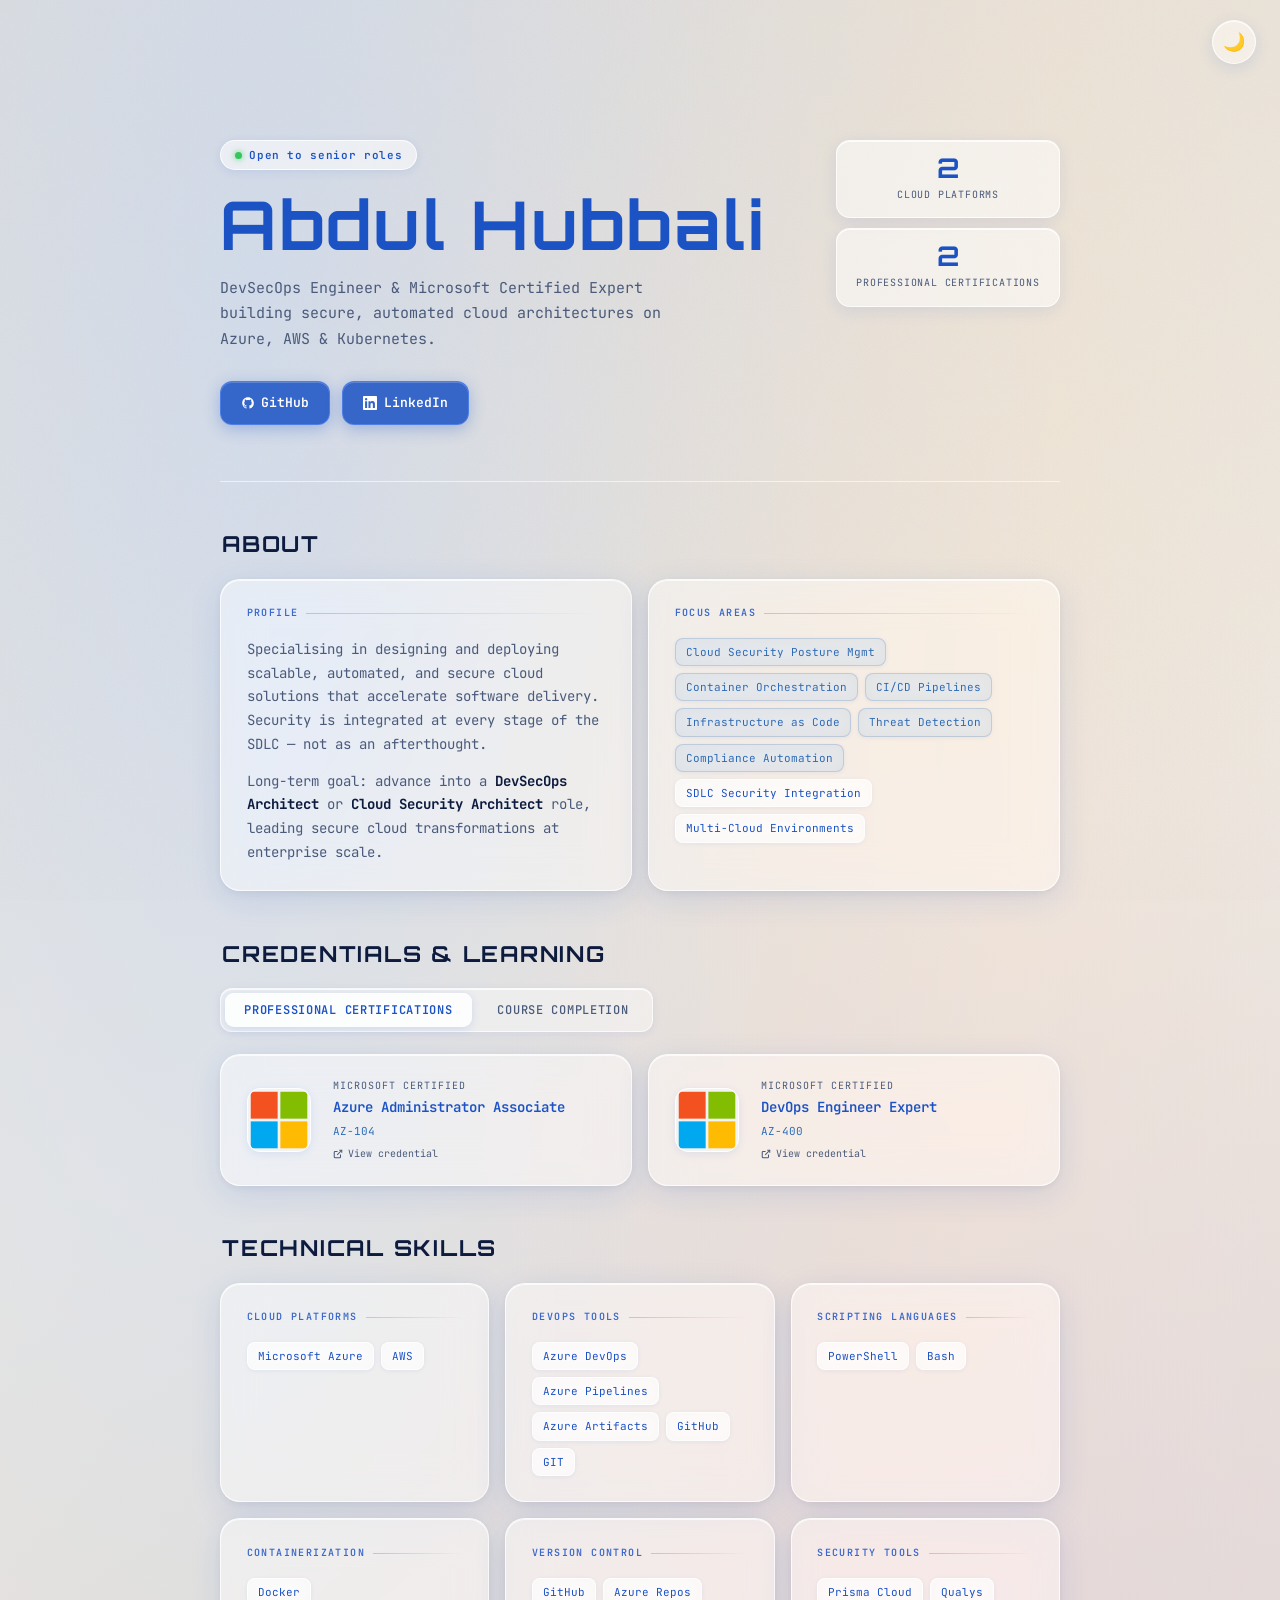
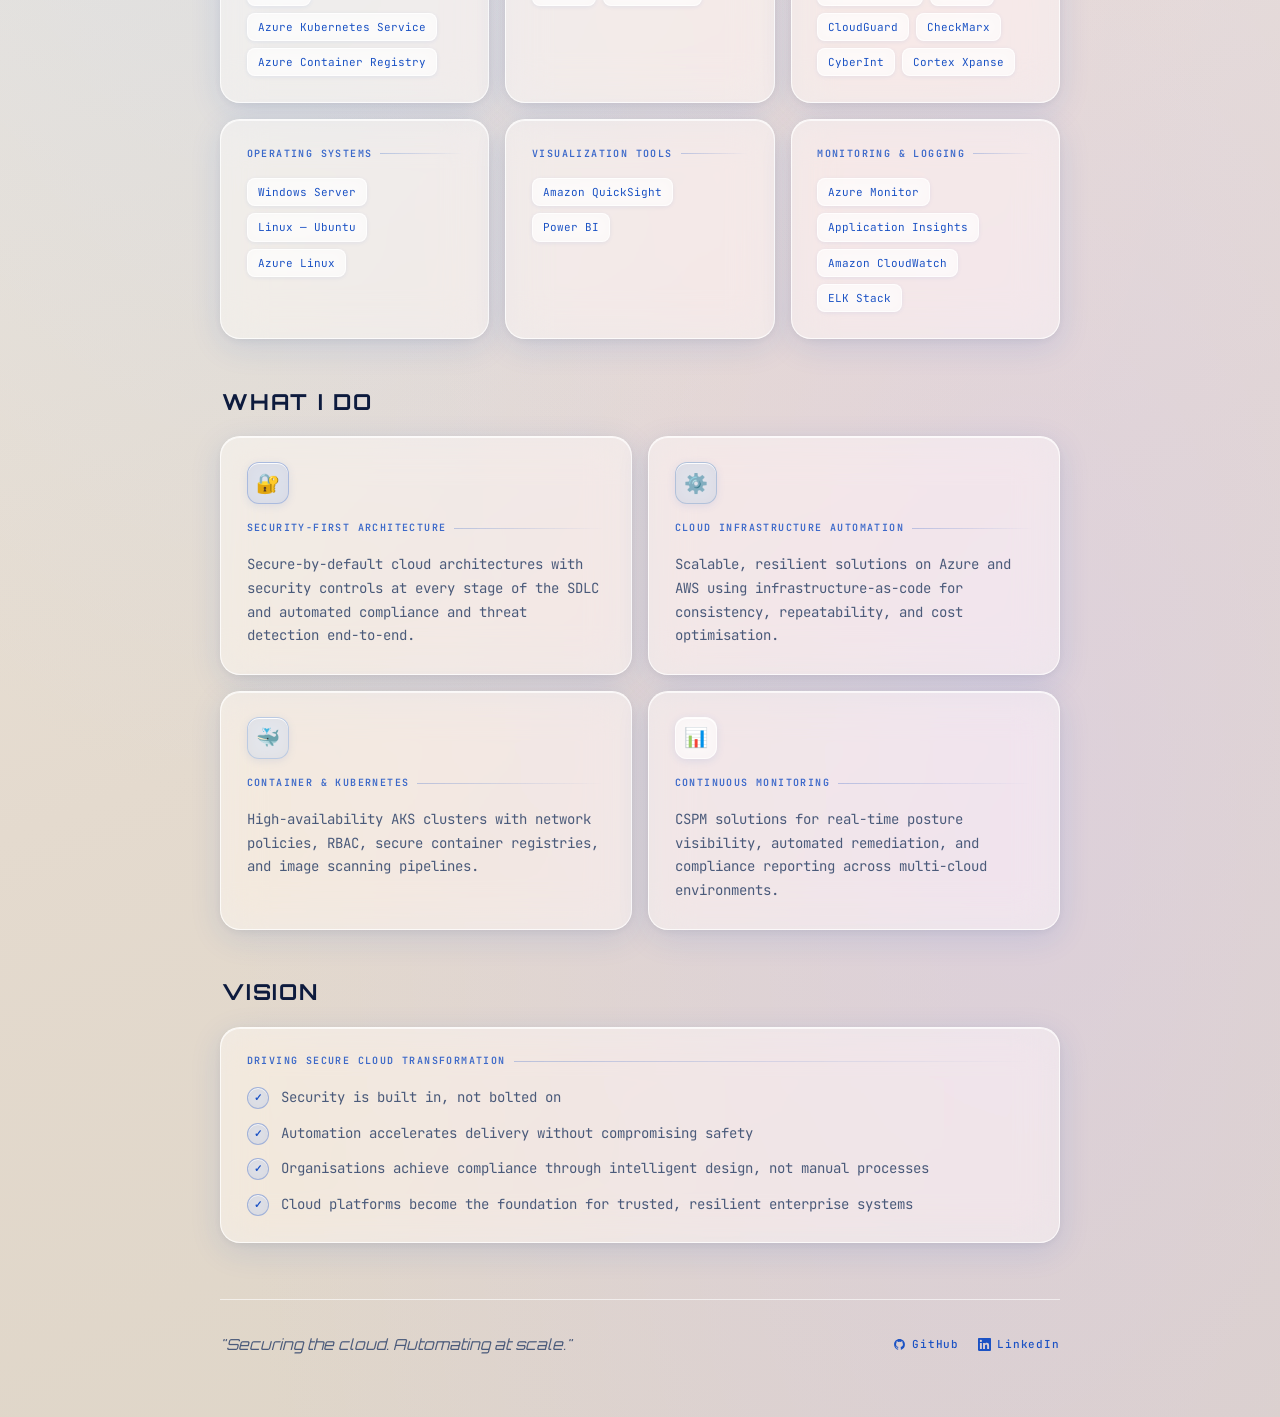
==== commit faba6e1a: "dark mode" ====
--- a/index.html
+++ b/index.html
@@ -10,6 +10,11 @@
 </head>
 <body>
 
+  <!-- Theme Toggle -->
+  <button class="theme-toggle" id="themeToggle" aria-label="Toggle dark mode">
+    <span class="theme-toggle-icon" id="themeIcon">🌙</span>
+  </button>
+
   <!-- Loading Screen -->
   <div class="loading-screen" id="loadingScreen">
     <div class="hello-cloud" id="helloCloud"></div>
@@ -32,11 +37,11 @@
           automated cloud architectures on Azure, AWS &amp; Kubernetes.
         </p>
         <div class="hero-actions">
-          <a href="https://github.com/abdul-hubbali" target="_blank" class="btn btn-primary">
+          <a href="https://github.com/inferno12121" target="_blank" class="btn btn-primary">
             <svg width="14" height="14" viewBox="0 0 24 24" fill="currentColor"><path d="M12 2C6.477 2 2 6.484 2 12.017c0 4.425 2.865 8.18 6.839 9.504.5.092.682-.217.682-.483 0-.237-.008-.868-.013-1.703-2.782.605-3.369-1.343-3.369-1.343-.454-1.158-1.11-1.466-1.11-1.466-.908-.62.069-.608.069-.608 1.003.07 1.531 1.032 1.531 1.032.892 1.53 2.341 1.088 2.91.832.092-.647.35-1.088.636-1.338-2.22-.253-4.555-1.113-4.555-4.951 0-1.093.39-1.988 1.029-2.688-.103-.253-.446-1.272.098-2.65 0 0 .84-.27 2.75 1.026A9.564 9.564 0 0112 6.844c.85.004 1.705.115 2.504.337 1.909-1.296 2.747-1.027 2.747-1.027.546 1.379.202 2.398.1 2.651.64.7 1.028 1.595 1.028 2.688 0 3.848-2.339 4.695-4.566 4.943.359.309.678.92.678 1.855 0 1.338-.012 2.419-.012 2.747 0 .268.18.58.688.482A10.019 10.019 0 0022 12.017C22 6.484 17.522 2 12 2z"/></svg>
             GitHub
           </a>
-          <a href="https://www.linkedin.com/in/abdul-hubbali" target="_blank" class="btn btn-secondary">
+          <a href="https://www.linkedin.com/in/abdul-hubbali-54670813b" target="_blank" class="btn btn-secondary">
             <svg width="14" height="14" viewBox="0 0 24 24" fill="currentColor"><path d="M20.447 20.452h-3.554v-5.569c0-1.328-.027-3.037-1.852-3.037-1.853 0-2.136 1.445-2.136 2.939v5.667H9.351V9h3.414v1.561h.046c.477-.9 1.637-1.85 3.37-1.85 3.601 0 4.267 2.37 4.267 5.455v6.286zM5.337 7.433a2.062 2.062 0 01-2.063-2.065 2.064 2.064 0 112.063 2.065zm1.782 13.019H3.555V9h3.564v11.452zM22.225 0H1.771C.792 0 0 .774 0 1.729v20.542C0 23.227.792 24 1.771 24h20.451C23.2 24 24 23.227 24 22.271V1.729C24 .774 23.2 0 22.222 0h.003z"/></svg>
             LinkedIn
           </a>
@@ -303,11 +308,11 @@
     <footer>
       <div class="footer-quote">"Securing the cloud. Automating at scale."</div>
       <div class="footer-links">
-        <a href="https://github.com/abdul-hubbali" target="_blank">
+        <a href="https://github.com/inferno12121" target="_blank">
           <svg width="13" height="13" viewBox="0 0 24 24" fill="currentColor"><path d="M12 2C6.477 2 2 6.484 2 12.017c0 4.425 2.865 8.18 6.839 9.504.5.092.682-.217.682-.483 0-.237-.008-.868-.013-1.703-2.782.605-3.369-1.343-3.369-1.343-.454-1.158-1.11-1.466-1.11-1.466-.908-.62.069-.608.069-.608 1.003.07 1.531 1.032 1.531 1.032.892 1.53 2.341 1.088 2.91.832.092-.647.35-1.088.636-1.338-2.22-.253-4.555-1.113-4.555-4.951 0-1.093.39-1.988 1.029-2.688-.103-.253-.446-1.272.098-2.65 0 0 .84-.27 2.75 1.026A9.564 9.564 0 0112 6.844c.85.004 1.705.115 2.504.337 1.909-1.296 2.747-1.027 2.747-1.027.546 1.379.202 2.398.1 2.651.64.7 1.028 1.595 1.028 2.688 0 3.848-2.339 4.695-4.566 4.943.359.309.678.92.678 1.855 0 1.338-.012 2.419-.012 2.747 0 .268.18.58.688.482A10.019 10.019 0 0022 12.017C22 6.484 17.522 2 12 2z"/></svg>
           GitHub
         </a>
-        <a href="https://www.linkedin.com/in/abdul-hubbali" target="_blank">
+        <a href="https://www.linkedin.com/in/abdul-hubbali-54670813b" target="_blank">
           <svg width="13" height="13" viewBox="0 0 24 24" fill="currentColor"><path d="M20.447 20.452h-3.554v-5.569c0-1.328-.027-3.037-1.852-3.037-1.853 0-2.136 1.445-2.136 2.939v5.667H9.351V9h3.414v1.561h.046c.477-.9 1.637-1.85 3.37-1.85 3.601 0 4.267 2.37 4.267 5.455v6.286zM5.337 7.433a2.062 2.062 0 01-2.063-2.065 2.064 2.064 0 112.063 2.065zm1.782 13.019H3.555V9h3.564v11.452zM22.225 0H1.771C.792 0 0 .774 0 1.729v20.542C0 23.227.792 24 1.771 24h20.451C23.2 24 24 23.227 24 22.271V1.729C24 .774 23.2 0 22.222 0h.003z"/></svg>
           LinkedIn
         </a>
@@ -360,7 +365,7 @@
             </div>
             <h3 style="color: var(--primary); font-family: var(--serif); font-size: 0.95rem; margin-bottom: 0.5rem;">Azure Administrator</h3>
             <p style="color: var(--tertiary); font-size: 0.85rem; margin-bottom: 1rem;">AZ-104</p>
-            <a href="https://learn.microsoft.com/en-us/users/abdulhubbali/credentials/14fe230f17f3ace6" target="_blank" style="display: inline-block; color: var(--primary); border: 2px solid var(--primary); padding: 8px 16px; border-radius: 6px; font-family: var(--mono); font-size: 11px; font-weight: 600; transition: all 0.3s; box-shadow: 0 0 15px rgba(27, 82, 196, 0.3);" onmouseover="this.style.boxShadow='0 0 30px rgba(27, 82, 196, 0.6)'" onmouseout="this.style.boxShadow='0 0 15px rgba(27, 82, 196, 0.3)'">View Full Credential</a>
+            <a href="https://learn.microsoft.com/en-us/users/abdulhubbali/credentials/14fe230f17f3ace6?ref=https%3A%2F%2Fwww.linkedin.com%2F" target="_blank" style="display: inline-block; color: var(--primary); border: 2px solid var(--primary); padding: 8px 16px; border-radius: 6px; font-family: var(--mono); font-size: 11px; font-weight: 600; transition: all 0.3s; box-shadow: 0 0 15px rgba(27, 82, 196, 0.3);" onmouseover="this.style.boxShadow='0 0 30px rgba(27, 82, 196, 0.6)'" onmouseout="this.style.boxShadow='0 0 15px rgba(27, 82, 196, 0.3)'">View Full Credential</a>
           </div>
           <div style="text-align: center;">
             <div style="width: 140px; height: 140px; margin: 0 auto 1.5rem; display: flex; align-items: center; justify-content: center; background: rgba(27, 82, 196, 0.08); border: 2px solid rgba(27, 82, 196, 0.3); border-radius: 12px; box-shadow: 0 0 50px rgba(27, 82, 196, 0.35);">
@@ -368,7 +373,7 @@
             </div>
             <h3 style="color: var(--primary); font-family: var(--serif); font-size: 0.95rem; margin-bottom: 0.5rem;">DevOps Engineer Expert</h3>
             <p style="color: var(--tertiary); font-size: 0.85rem; margin-bottom: 1rem;">AZ-400</p>
-            <a href="https://learn.microsoft.com/en-in/users/abdulhubbali/credentials/86cb8c4fae12992e" target="_blank" style="display: inline-block; color: var(--primary); border: 2px solid var(--primary); padding: 8px 16px; border-radius: 6px; font-family: var(--mono); font-size: 11px; font-weight: 600; transition: all 0.3s; box-shadow: 0 0 15px rgba(27, 82, 196, 0.3);" onmouseover="this.style.boxShadow='0 0 30px rgba(27, 82, 196, 0.6)'" onmouseout="this.style.boxShadow='0 0 15px rgba(27, 82, 196, 0.3)'">View Full Credential</a>
+            <a href="https://learn.microsoft.com/en-in/users/abdulhubbali/credentials/86cb8c4fae12992e?ref=https%3A%2F%2Fwww.linkedin.com%2F" target="_blank" style="display: inline-block; color: var(--primary); border: 2px solid var(--primary); padding: 8px 16px; border-radius: 6px; font-family: var(--mono); font-size: 11px; font-weight: 600; transition: all 0.3s; box-shadow: 0 0 15px rgba(27, 82, 196, 0.3);" onmouseover="this.style.boxShadow='0 0 30px rgba(27, 82, 196, 0.6)'" onmouseout="this.style.boxShadow='0 0 15px rgba(27, 82, 196, 0.3)'">View Full Credential</a>
           </div>
         </div>
       </div>
@@ -466,14 +471,14 @@
       az104: {
         title: 'Azure Administrator Associate',
         id: 'AZ-104',
-        url: 'https://learn.microsoft.com/en-us/users/abdulhubbali/credentials/14fe230f17f3ace6',
+        url: 'https://learn.microsoft.com/en-us/users/abdulhubbali/credentials/14fe230f17f3ace6?ref=https%3A%2F%2Fwww.linkedin.com%2F',
         badge: 'logos/microsoft-certified-associate-badge.svg',
         desc: 'Demonstrates skills and knowledge to implement, manage, and monitor identity, governance, storage, compute, and virtual networks in a cloud environment.'
       },
       az400: {
         title: 'DevOps Engineer Expert',
         id: 'AZ-400',
-        url: 'https://learn.microsoft.com/en-in/users/abdulhubbali/credentials/86cb8c4fae12992e',
+        url: 'https://learn.microsoft.com/en-in/users/abdulhubbali/credentials/86cb8c4fae12992e?ref=https%3A%2F%2Fwww.linkedin.com%2F',
         badge: 'logos/microsoft-certified-expert-badge.svg',
         desc: 'Demonstrates the ability to combine people, process, and technologies to continuously deliver valuable products and services that meet end user needs and business objectives.'
       }
@@ -747,7 +752,22 @@
         document.getElementById('loadingScreen').style.display = 'none';
       }, 3100);
     });
-    const helloInterval = null; // kept for compat
+    // ── Theme toggle ──
+    const toggleBtn  = document.getElementById('themeToggle');
+    const themeIcon  = document.getElementById('themeIcon');
+    const savedTheme = localStorage.getItem('theme') || 'light';
+
+    if (savedTheme === 'dark') {
+      document.documentElement.setAttribute('data-theme', 'dark');
+      themeIcon.textContent = '☀️';
+    }
+
+    toggleBtn.addEventListener('click', () => {
+      const isDark = document.documentElement.getAttribute('data-theme') === 'dark';
+      document.documentElement.setAttribute('data-theme', isDark ? 'light' : 'dark');
+      themeIcon.textContent = isDark ? '🌙' : '☀️';
+      localStorage.setItem('theme', isDark ? 'light' : 'dark');
+    });
   </script>
 
 </body>
--- a/style.css
+++ b/style.css
@@ -918,6 +918,279 @@
 }
 
 /* ─────────────────────────────────────────
+   THEME TOGGLE BUTTON
+───────────────────────────────────────── */
+.theme-toggle {
+  position: fixed;
+  top: 20px;
+  right: 24px;
+  z-index: 500;
+  width: 44px;
+  height: 44px;
+  border-radius: 50%;
+  border: 1.5px solid rgba(255, 255, 255, 0.75);
+  background: rgba(255, 255, 255, 0.45);
+  backdrop-filter: blur(16px) saturate(180%);
+  -webkit-backdrop-filter: blur(16px) saturate(180%);
+  box-shadow: 0 4px 16px rgba(27, 82, 196, 0.12), inset 0 1px 0 rgba(255,255,255,0.8);
+  cursor: pointer;
+  display: flex;
+  align-items: center;
+  justify-content: center;
+  font-size: 18px;
+  transition: all 0.3s ease;
+}
+.theme-toggle:hover {
+  transform: scale(1.1);
+  box-shadow: 0 6px 20px rgba(27, 82, 196, 0.2), inset 0 1px 0 rgba(255,255,255,0.9);
+  background: rgba(255, 255, 255, 0.65);
+}
+
+/* ─────────────────────────────────────────
+   DARK MODE
+───────────────────────────────────────── */
+[data-theme="dark"] {
+  --primary:       #6EA4EE;
+  --secondary:     #89B8F5;
+  --tertiary:      #5590DC;
+  --text:          #E8EEF8;
+  --text-muted:    #8A9BB8;
+
+  --glass-bg:       rgba(28, 28, 28, 0.75);
+  --glass-bg-hover: rgba(38, 38, 38, 0.88);
+  --glass-border:   rgba(255, 255, 255, 0.08);
+  --glass-shadow:   0 8px 32px rgba(0, 0, 0, 0.5), 0 2px 8px rgba(0,0,0,0.3);
+  --glass-shadow-hover: 0 16px 48px rgba(0, 0, 0, 0.65), 0 4px 12px rgba(0,0,0,0.35);
+  --blur: blur(20px) saturate(140%);
+}
+
+[data-theme="dark"] body {
+  background:
+    radial-gradient(ellipse at 20% 10%,  rgba(40, 40, 40, 0.6)  0%, transparent 55%),
+    radial-gradient(ellipse at 80% 80%,  rgba(30, 30, 30, 0.4)  0%, transparent 55%),
+    radial-gradient(ellipse at 60% 30%,  rgba(50, 50, 50, 0.3)  0%, transparent 50%),
+    linear-gradient(160deg, #0A0A0A 0%, #111111 40%, #0D0D0D 70%, #0A0A0A 100%);
+  color: var(--text);
+}
+
+[data-theme="dark"] .hero {
+  border-bottom-color: rgba(255, 255, 255, 0.08);
+}
+
+[data-theme="dark"] .hero-badge {
+  background: rgba(110, 164, 238, 0.12);
+  border-color: rgba(110, 164, 238, 0.25);
+  color: var(--primary);
+}
+
+/* Headings: white/near-white, not blue */
+[data-theme="dark"] .hero h1          { color: var(--text); text-shadow: none; }
+[data-theme="dark"] .section-heading  { color: var(--text); }
+
+[data-theme="dark"] .hero-desc        { color: var(--text-muted); }
+
+/* Buttons: ghost style */
+[data-theme="dark"] .btn-primary,
+[data-theme="dark"] .btn-secondary {
+  background: rgba(110, 164, 238, 0.15);
+  border-color: rgba(110, 164, 238, 0.35);
+  color: var(--primary);
+  box-shadow: 0 4px 16px rgba(0,0,0,0.3), inset 0 1px 0 rgba(255,255,255,0.06);
+}
+[data-theme="dark"] .btn-primary:hover,
+[data-theme="dark"] .btn-secondary:hover {
+  background: rgba(110, 164, 238, 0.25);
+  box-shadow: 0 8px 24px rgba(0,0,0,0.4), inset 0 1px 0 rgba(255,255,255,0.08);
+}
+
+/* Stat items */
+[data-theme="dark"] .stat-item {
+  background: var(--glass-bg);
+  border-color: var(--glass-border);
+  box-shadow: var(--glass-shadow), inset 0 1px 0 rgba(255,255,255,0.03);
+}
+[data-theme="dark"] .stat-item:hover {
+  background: var(--glass-bg-hover);
+  border-color: rgba(255, 255, 255, 0.15);
+}
+[data-theme="dark"] .stat-number { color: var(--primary); }
+[data-theme="dark"] .stat-label  { color: var(--text-muted); }
+
+/* Cards */
+[data-theme="dark"] .card {
+  background: var(--glass-bg);
+  border-color: var(--glass-border);
+  box-shadow: var(--glass-shadow), inset 0 1px 0 rgba(255,255,255,0.03);
+}
+[data-theme="dark"] .card:hover {
+  background: var(--glass-bg-hover);
+  border-color: rgba(255, 255, 255, 0.14);
+  box-shadow: var(--glass-shadow-hover), inset 0 1px 0 rgba(255,255,255,0.05);
+}
+[data-theme="dark"] .card p         { color: var(--text-muted); }
+[data-theme="dark"] .card-label     { color: var(--primary); }
+[data-theme="dark"] .card-label::after { background: linear-gradient(90deg, rgba(110,164,238,0.3), transparent); }
+[data-theme="dark"] .card h2        { color: var(--text); }
+
+/* Tags */
+[data-theme="dark"] .tag {
+  background: rgba(255, 255, 255, 0.06);
+  border-color: rgba(255, 255, 255, 0.1);
+  color: var(--text-muted);
+}
+[data-theme="dark"] .tag:hover {
+  background: rgba(110, 164, 238, 0.15);
+  border-color: rgba(110, 164, 238, 0.3);
+  color: var(--primary);
+}
+
+/* Pillar icons */
+[data-theme="dark"] .pillar-icon {
+  background: rgba(255, 255, 255, 0.06);
+  border-color: rgba(255, 255, 255, 0.1);
+}
+
+/* Vision */
+[data-theme="dark"] .vision-list li  { color: var(--text-muted); }
+[data-theme="dark"] .vision-check {
+  background: rgba(110, 164, 238, 0.12);
+  border-color: rgba(110, 164, 238, 0.3);
+  color: var(--primary);
+}
+
+/* Cert cards — titles white, metadata muted, accent blue */
+[data-theme="dark"] .cert-card {
+  background: var(--glass-bg);
+  border-color: var(--glass-border);
+  box-shadow: var(--glass-shadow), inset 0 1px 0 rgba(255,255,255,0.03);
+}
+[data-theme="dark"] .cert-card:hover {
+  background: var(--glass-bg-hover);
+  border-color: rgba(255, 255, 255, 0.14);
+}
+[data-theme="dark"] .cert-badge-img {
+  background: rgba(255, 255, 255, 0.08);
+  border-color: rgba(255, 255, 255, 0.12);
+}
+[data-theme="dark"] .cert-issuer     { color: var(--text-muted); }
+[data-theme="dark"] .cert-name       { color: var(--text); }
+[data-theme="dark"] .cert-id         { color: var(--primary); }
+[data-theme="dark"] .cert-click-hint { color: var(--text-muted); }
+[data-theme="dark"] .cert-card:hover .cert-name       { color: var(--primary); }
+[data-theme="dark"] .cert-card:hover .cert-click-hint { color: var(--primary); }
+
+/* Tabs — segmented control */
+[data-theme="dark"] .cert-tabs {
+  background: rgba(255, 255, 255, 0.05);
+  border-color: rgba(255, 255, 255, 0.09);
+  box-shadow: inset 0 1px 0 rgba(255,255,255,0.03);
+}
+[data-theme="dark"] .cert-tab        { color: var(--text-muted); }
+[data-theme="dark"] .cert-tab:hover  { color: var(--text); background: rgba(255,255,255,0.06); }
+[data-theme="dark"] .cert-tab.active {
+  color: var(--text);
+  background: rgba(255, 255, 255, 0.12);
+  box-shadow: 0 2px 8px rgba(0,0,0,0.4), inset 0 1px 0 rgba(255,255,255,0.06);
+  font-weight: 600;
+}
+
+/* Course cert cards */
+[data-theme="dark"] .course-cert-card {
+  background: var(--glass-bg);
+  border-color: var(--glass-border);
+  box-shadow: var(--glass-shadow), inset 0 1px 0 rgba(255,255,255,0.03);
+}
+[data-theme="dark"] .course-cert-card:hover {
+  background: var(--glass-bg-hover);
+  border-color: rgba(255, 255, 255, 0.14);
+}
+[data-theme="dark"] .course-cert-name   { color: var(--text); }
+[data-theme="dark"] .course-cert-issuer { color: var(--text-muted); }
+[data-theme="dark"] .course-cert-meta   { color: var(--primary); border-top-color: rgba(255,255,255,0.08); }
+
+/* Modals */
+[data-theme="dark"] .modal-overlay { background: rgba(0, 0, 0, 0.75); }
+[data-theme="dark"] .modal {
+  background: rgba(18, 18, 18, 0.96);
+  border-color: rgba(255, 255, 255, 0.1);
+  box-shadow: 0 32px 80px rgba(0,0,0,0.7), 0 8px 20px rgba(0,0,0,0.5), inset 0 1px 0 rgba(255,255,255,0.05);
+}
+[data-theme="dark"] .modal-header {
+  background: rgba(255, 255, 255, 0.03);
+  border-bottom-color: rgba(255, 255, 255, 0.08);
+}
+[data-theme="dark"] .modal-badge {
+  background: rgba(255, 255, 255, 0.08);
+  border-color: rgba(255, 255, 255, 0.12);
+}
+[data-theme="dark"] .modal-title   { color: var(--text); }
+[data-theme="dark"] .modal-issuer  { color: var(--text-muted); }
+[data-theme="dark"] .modal-close {
+  background: rgba(255,255,255,0.06);
+  border-color: rgba(255,255,255,0.1);
+  color: var(--text-muted);
+}
+[data-theme="dark"] .modal-close:hover { background: rgba(255,255,255,0.12); color: var(--text); }
+
+[data-theme="dark"] .modal-credential-preview {
+  background: rgba(255, 255, 255, 0.03);
+  border-color: rgba(255, 255, 255, 0.08);
+}
+[data-theme="dark"] .credential-badge-large {
+  background: rgba(255, 255, 255, 0.06);
+  border-color: rgba(255, 255, 255, 0.1);
+}
+[data-theme="dark"] .credential-name  { color: var(--text); }
+[data-theme="dark"] .credential-exam  { color: var(--primary); }
+[data-theme="dark"] .credential-desc  { color: var(--text-muted); }
+[data-theme="dark"] .credential-meta  { color: var(--text-muted); }
+[data-theme="dark"] .credential-btn {
+  background: rgba(110, 164, 238, 0.18);
+  border-color: rgba(110, 164, 238, 0.35);
+  color: var(--primary);
+  box-shadow: 0 4px 14px rgba(0,0,0,0.4);
+}
+[data-theme="dark"] .credential-btn:hover {
+  background: rgba(110, 164, 238, 0.28);
+  box-shadow: 0 8px 20px rgba(0,0,0,0.5);
+}
+
+[data-theme="dark"] .modal-footer {
+  background: rgba(255, 255, 255, 0.02);
+  border-top-color: rgba(255, 255, 255, 0.07);
+}
+[data-theme="dark"] .modal-cert-id    { color: var(--text-muted); }
+[data-theme="dark"] .modal-open-link  { color: var(--primary); }
+
+/* Footer */
+[data-theme="dark"] footer         { border-top-color: rgba(255, 255, 255, 0.08); }
+[data-theme="dark"] .footer-quote  { color: var(--text-muted); }
+[data-theme="dark"] .footer-links a { color: var(--primary); }
+
+/* Theme toggle */
+[data-theme="dark"] .theme-toggle {
+  background: rgba(28, 28, 28, 0.85);
+  border-color: rgba(255, 255, 255, 0.12);
+  box-shadow: 0 4px 16px rgba(0,0,0,0.5), inset 0 1px 0 rgba(255,255,255,0.04);
+}
+[data-theme="dark"] .theme-toggle:hover {
+  background: rgba(42, 42, 42, 0.9);
+  box-shadow: 0 6px 20px rgba(0,0,0,0.6);
+}
+
+/* smooth theme transition on all elements */
+*, *::before, *::after {
+  transition: background-color 0.35s ease, border-color 0.35s ease,
+              color 0.35s ease, box-shadow 0.35s ease;
+}
+/* but don't slow down transforms/opacity for animations */
+.card, .cert-card, .course-cert-card, .stat-item, .btn, .tag, .theme-toggle {
+  transition: background-color 0.35s ease, border-color 0.35s ease,
+              color 0.35s ease, box-shadow 0.35s ease,
+              transform 0.25s ease, opacity 0.3s ease;
+}
+
+/* ─────────────────────────────────────────
    RESPONSIVE
 ───────────────────────────────────────── */
 @media (max-width: 700px) {
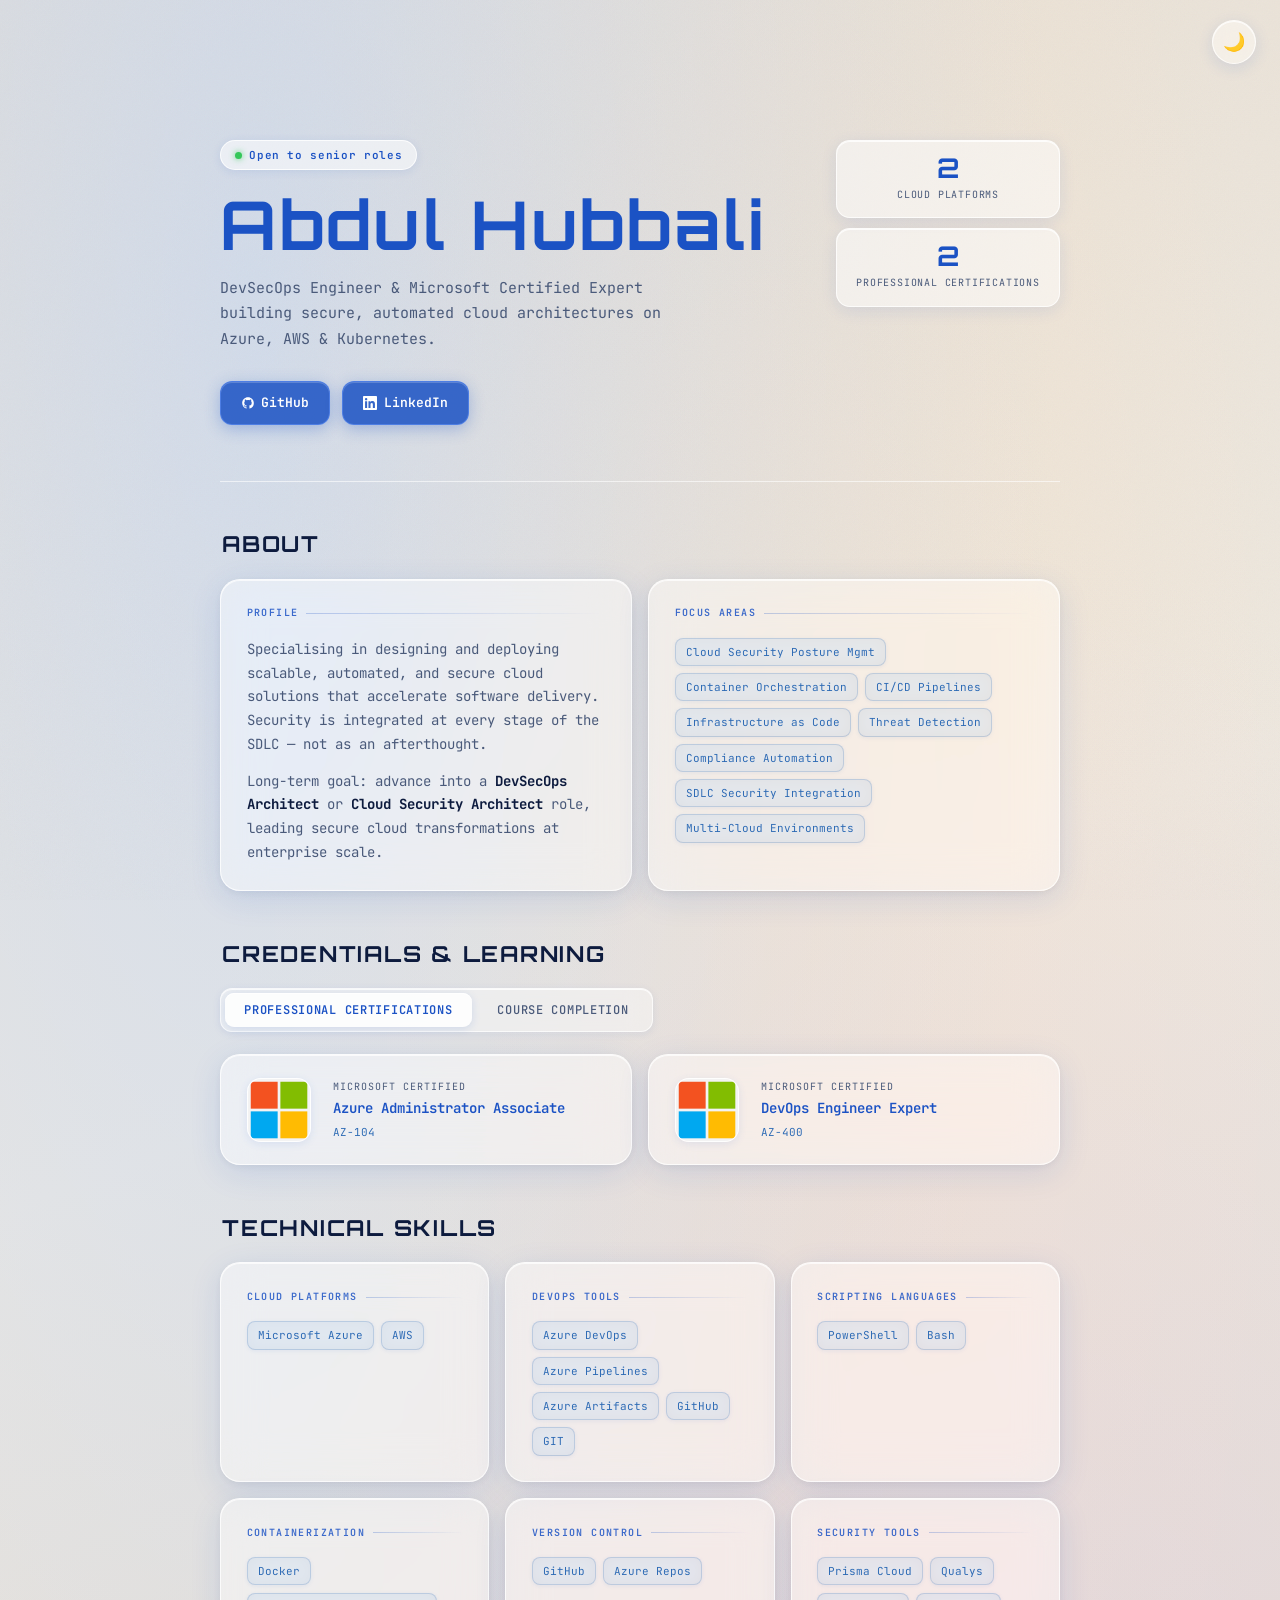
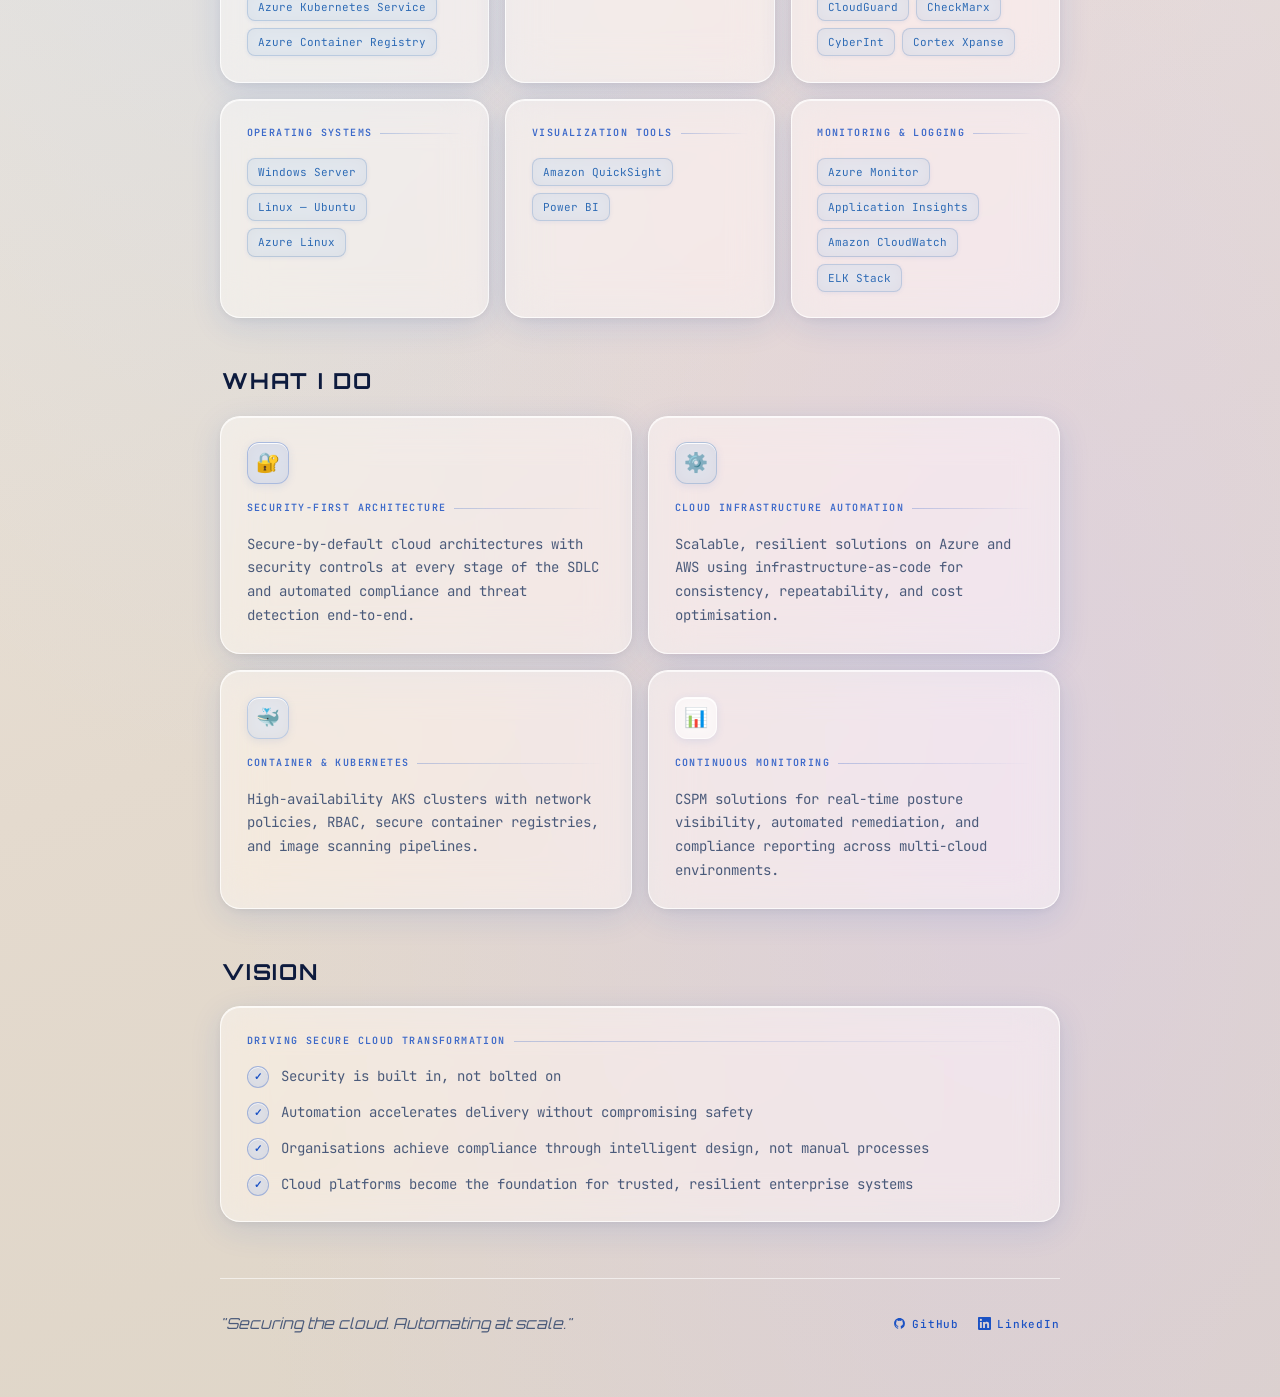
==== commit 70e72306: "some updates" ====
--- a/index.html
+++ b/index.html
@@ -37,11 +37,11 @@
           automated cloud architectures on Azure, AWS &amp; Kubernetes.
         </p>
         <div class="hero-actions">
-          <a href="https://github.com/inferno12121" target="_blank" class="btn btn-primary">
+          <a href="https://github.com/abdul-hubbali" target="_blank" class="btn btn-primary">
             <svg width="14" height="14" viewBox="0 0 24 24" fill="currentColor"><path d="M12 2C6.477 2 2 6.484 2 12.017c0 4.425 2.865 8.18 6.839 9.504.5.092.682-.217.682-.483 0-.237-.008-.868-.013-1.703-2.782.605-3.369-1.343-3.369-1.343-.454-1.158-1.11-1.466-1.11-1.466-.908-.62.069-.608.069-.608 1.003.07 1.531 1.032 1.531 1.032.892 1.53 2.341 1.088 2.91.832.092-.647.35-1.088.636-1.338-2.22-.253-4.555-1.113-4.555-4.951 0-1.093.39-1.988 1.029-2.688-.103-.253-.446-1.272.098-2.65 0 0 .84-.27 2.75 1.026A9.564 9.564 0 0112 6.844c.85.004 1.705.115 2.504.337 1.909-1.296 2.747-1.027 2.747-1.027.546 1.379.202 2.398.1 2.651.64.7 1.028 1.595 1.028 2.688 0 3.848-2.339 4.695-4.566 4.943.359.309.678.92.678 1.855 0 1.338-.012 2.419-.012 2.747 0 .268.18.58.688.482A10.019 10.019 0 0022 12.017C22 6.484 17.522 2 12 2z"/></svg>
             GitHub
           </a>
-          <a href="https://www.linkedin.com/in/abdul-hubbali-54670813b" target="_blank" class="btn btn-secondary">
+          <a href="https://www.linkedin.com/in/abdul-hubbali" target="_blank" class="btn btn-secondary">
             <svg width="14" height="14" viewBox="0 0 24 24" fill="currentColor"><path d="M20.447 20.452h-3.554v-5.569c0-1.328-.027-3.037-1.852-3.037-1.853 0-2.136 1.445-2.136 2.939v5.667H9.351V9h3.414v1.561h.046c.477-.9 1.637-1.85 3.37-1.85 3.601 0 4.267 2.37 4.267 5.455v6.286zM5.337 7.433a2.062 2.062 0 01-2.063-2.065 2.064 2.064 0 112.063 2.065zm1.782 13.019H3.555V9h3.564v11.452zM22.225 0H1.771C.792 0 0 .774 0 1.729v20.542C0 23.227.792 24 1.771 24h20.451C23.2 24 24 23.227 24 22.271V1.729C24 .774 23.2 0 22.222 0h.003z"/></svg>
             LinkedIn
           </a>
@@ -76,8 +76,8 @@
           <span class="tag tag-green">Infrastructure as Code</span>
           <span class="tag tag-green">Threat Detection</span>
           <span class="tag tag-green">Compliance Automation</span>
-          <span class="tag">SDLC Security Integration</span>
-          <span class="tag">Multi-Cloud Environments</span>
+          <span class="tag tag-green">SDLC Security Integration</span>
+          <span class="tag tag-green">Multi-Cloud Environments</span>
         </div>
       </div>
     </div>
@@ -102,10 +102,6 @@
             <div class="cert-issuer">Microsoft Certified</div>
             <div class="cert-name">Azure Administrator Associate</div>
             <div class="cert-id">AZ-104</div>
-            <div class="cert-click-hint">
-              <svg width="10" height="10" viewBox="0 0 24 24" fill="none" stroke="currentColor" stroke-width="2.5"><path d="M18 13v6a2 2 0 01-2 2H5a2 2 0 01-2-2V8a2 2 0 012-2h6"/><polyline points="15 3 21 3 21 9"/><line x1="10" y1="14" x2="21" y2="3"/></svg>
-              View credential
-            </div>
           </div>
         </div>
 
@@ -117,10 +113,6 @@
             <div class="cert-issuer">Microsoft Certified</div>
             <div class="cert-name">DevOps Engineer Expert</div>
             <div class="cert-id">AZ-400</div>
-            <div class="cert-click-hint">
-              <svg width="10" height="10" viewBox="0 0 24 24" fill="none" stroke="currentColor" stroke-width="2.5"><path d="M18 13v6a2 2 0 01-2 2H5a2 2 0 01-2-2V8a2 2 0 012-2h6"/><polyline points="15 3 21 3 21 9"/><line x1="10" y1="14" x2="21" y2="3"/></svg>
-              View credential
-            </div>
           </div>
         </div>
       </div>
@@ -135,9 +127,6 @@
           </div>
           <div class="course-cert-issuer">Anthropic</div>
           <div class="course-cert-name">AI Fluency: Framework &amp; Foundations</div>
-          <div class="course-cert-meta">
-            <svg width="12" height="12" viewBox="0 0 24 24" fill="none" stroke="currentColor" stroke-width="2"><path d="M18 13v6a2 2 0 01-2 2H5a2 2 0 01-2-2V8a2 2 0 012-2h6"/><polyline points="15 3 21 3 21 9"/><line x1="10" y1="14" x2="21" y2="3"/></svg>
-          </div>
         </div>
 
         <div class="course-cert-card" onclick="openCourseCert('anthropic-claude-101')" role="button" tabindex="0">
@@ -146,9 +135,6 @@
           </div>
           <div class="course-cert-issuer">Anthropic</div>
           <div class="course-cert-name">Claude 101</div>
-          <div class="course-cert-meta">
-            <svg width="12" height="12" viewBox="0 0 24 24" fill="none" stroke="currentColor" stroke-width="2"><path d="M18 13v6a2 2 0 01-2 2H5a2 2 0 01-2-2V8a2 2 0 012-2h6"/><polyline points="15 3 21 3 21 9"/><line x1="10" y1="14" x2="21" y2="3"/></svg>
-          </div>
         </div>
 
         <div class="course-cert-card" onclick="openCourseCert('anthropic-claude-code')" role="button" tabindex="0">
@@ -157,9 +143,6 @@
           </div>
           <div class="course-cert-issuer">Anthropic</div>
           <div class="course-cert-name">Claude Code in Action</div>
-          <div class="course-cert-meta">
-            <svg width="12" height="12" viewBox="0 0 24 24" fill="none" stroke="currentColor" stroke-width="2"><path d="M18 13v6a2 2 0 01-2 2H5a2 2 0 01-2-2V8a2 2 0 012-2h6"/><polyline points="15 3 21 3 21 9"/><line x1="10" y1="14" x2="21" y2="3"/></svg>
-          </div>
         </div>
 
         <div class="course-cert-card" onclick="openCourseCert('coursera-python-dsa')" role="button" tabindex="0">
@@ -168,9 +151,6 @@
           </div>
           <div class="course-cert-issuer">Coursera</div>
           <div class="course-cert-name">Python Data Structures</div>
-          <div class="course-cert-meta">
-            <svg width="12" height="12" viewBox="0 0 24 24" fill="none" stroke="currentColor" stroke-width="2"><path d="M18 13v6a2 2 0 01-2 2H5a2 2 0 01-2-2V8a2 2 0 012-2h6"/><polyline points="15 3 21 3 21 9"/><line x1="10" y1="14" x2="21" y2="3"/></svg>
-          </div>
         </div>
 
         <div class="course-cert-card" onclick="openCourseCert('coursera-python-everybody')" role="button" tabindex="0">
@@ -179,9 +159,6 @@
           </div>
           <div class="course-cert-issuer">Coursera</div>
           <div class="course-cert-name">Python for Everybody</div>
-          <div class="course-cert-meta">
-            <svg width="12" height="12" viewBox="0 0 24 24" fill="none" stroke="currentColor" stroke-width="2"><path d="M18 13v6a2 2 0 01-2 2H5a2 2 0 01-2-2V8a2 2 0 012-2h6"/><polyline points="15 3 21 3 21 9"/><line x1="10" y1="14" x2="21" y2="3"/></svg>
-          </div>
         </div>
       </div>
     </div>
@@ -192,75 +169,75 @@
       <div class="card">
         <div class="card-label">Cloud Platforms</div>
         <div class="tags" style="margin-top:0">
-          <span class="tag">Microsoft Azure</span>
-          <span class="tag">AWS</span>
+          <span class="tag tag-green">Microsoft Azure</span>
+          <span class="tag tag-green">AWS</span>
         </div>
       </div>
       <div class="card">
         <div class="card-label">DevOps Tools</div>
         <div class="tags" style="margin-top:0">
-          <span class="tag">Azure DevOps</span>
-          <span class="tag">Azure Pipelines</span>
-          <span class="tag">Azure Artifacts</span>
-          <span class="tag">GitHub</span>
-          <span class="tag">GIT</span>
+          <span class="tag tag-green">Azure DevOps</span>
+          <span class="tag tag-green">Azure Pipelines</span>
+          <span class="tag tag-green">Azure Artifacts</span>
+          <span class="tag tag-green">GitHub</span>
+          <span class="tag tag-green">GIT</span>
         </div>
       </div>
       <div class="card">
         <div class="card-label">Scripting Languages</div>
         <div class="tags" style="margin-top:0">
-          <span class="tag">PowerShell</span>
-          <span class="tag">Bash</span>
+          <span class="tag tag-green">PowerShell</span>
+          <span class="tag tag-green">Bash</span>
         </div>
       </div>
       <div class="card">
         <div class="card-label">Containerization</div>
         <div class="tags" style="margin-top:0">
-          <span class="tag">Docker</span>
-          <span class="tag">Azure Kubernetes Service</span>
-          <span class="tag">Azure Container Registry</span>
+          <span class="tag tag-green">Docker</span>
+          <span class="tag tag-green">Azure Kubernetes Service</span>
+          <span class="tag tag-green">Azure Container Registry</span>
         </div>
       </div>
       <div class="card">
         <div class="card-label">Version Control</div>
         <div class="tags" style="margin-top:0">
-          <span class="tag">GitHub</span>
-          <span class="tag">Azure Repos</span>
+          <span class="tag tag-green">GitHub</span>
+          <span class="tag tag-green">Azure Repos</span>
         </div>
       </div>
       <div class="card">
         <div class="card-label">Security Tools</div>
         <div class="tags" style="margin-top:0">
-          <span class="tag">Prisma Cloud</span>
-          <span class="tag">Qualys</span>
-          <span class="tag">CloudGuard</span>
-          <span class="tag">CheckMarx</span>
-          <span class="tag">CyberInt</span>
-          <span class="tag">Cortex Xpanse</span>
+          <span class="tag tag-green">Prisma Cloud</span>
+          <span class="tag tag-green">Qualys</span>
+          <span class="tag tag-green">CloudGuard</span>
+          <span class="tag tag-green">CheckMarx</span>
+          <span class="tag tag-green">CyberInt</span>
+          <span class="tag tag-green">Cortex Xpanse</span>
         </div>
       </div>
       <div class="card">
         <div class="card-label">Operating Systems</div>
         <div class="tags" style="margin-top:0">
-          <span class="tag">Windows Server</span>
-          <span class="tag">Linux — Ubuntu</span>
-          <span class="tag">Azure Linux</span>
+          <span class="tag tag-green">Windows Server</span>
+          <span class="tag tag-green">Linux — Ubuntu</span>
+          <span class="tag tag-green">Azure Linux</span>
         </div>
       </div>
       <div class="card">
         <div class="card-label">Visualization Tools</div>
         <div class="tags" style="margin-top:0">
-          <span class="tag">Amazon QuickSight</span>
-          <span class="tag">Power BI</span>
+          <span class="tag tag-green">Amazon QuickSight</span>
+          <span class="tag tag-green">Power BI</span>
         </div>
       </div>
       <div class="card">
         <div class="card-label">Monitoring &amp; Logging</div>
         <div class="tags" style="margin-top:0">
-          <span class="tag">Azure Monitor</span>
-          <span class="tag">Application Insights</span>
-          <span class="tag">Amazon CloudWatch</span>
-          <span class="tag">ELK Stack</span>
+          <span class="tag tag-green">Azure Monitor</span>
+          <span class="tag tag-green">Application Insights</span>
+          <span class="tag tag-green">Amazon CloudWatch</span>
+          <span class="tag tag-green">ELK Stack</span>
         </div>
       </div>
     </div>
@@ -308,11 +285,11 @@
     <footer>
       <div class="footer-quote">"Securing the cloud. Automating at scale."</div>
       <div class="footer-links">
-        <a href="https://github.com/inferno12121" target="_blank">
+        <a href="https://github.com/abdul-hubbali" target="_blank">
           <svg width="13" height="13" viewBox="0 0 24 24" fill="currentColor"><path d="M12 2C6.477 2 2 6.484 2 12.017c0 4.425 2.865 8.18 6.839 9.504.5.092.682-.217.682-.483 0-.237-.008-.868-.013-1.703-2.782.605-3.369-1.343-3.369-1.343-.454-1.158-1.11-1.466-1.11-1.466-.908-.62.069-.608.069-.608 1.003.07 1.531 1.032 1.531 1.032.892 1.53 2.341 1.088 2.91.832.092-.647.35-1.088.636-1.338-2.22-.253-4.555-1.113-4.555-4.951 0-1.093.39-1.988 1.029-2.688-.103-.253-.446-1.272.098-2.65 0 0 .84-.27 2.75 1.026A9.564 9.564 0 0112 6.844c.85.004 1.705.115 2.504.337 1.909-1.296 2.747-1.027 2.747-1.027.546 1.379.202 2.398.1 2.651.64.7 1.028 1.595 1.028 2.688 0 3.848-2.339 4.695-4.566 4.943.359.309.678.92.678 1.855 0 1.338-.012 2.419-.012 2.747 0 .268.18.58.688.482A10.019 10.019 0 0022 12.017C22 6.484 17.522 2 12 2z"/></svg>
           GitHub
         </a>
-        <a href="https://www.linkedin.com/in/abdul-hubbali-54670813b" target="_blank">
+        <a href="https://www.linkedin.com/in/abdul-hubbali" target="_blank">
           <svg width="13" height="13" viewBox="0 0 24 24" fill="currentColor"><path d="M20.447 20.452h-3.554v-5.569c0-1.328-.027-3.037-1.852-3.037-1.853 0-2.136 1.445-2.136 2.939v5.667H9.351V9h3.414v1.561h.046c.477-.9 1.637-1.85 3.37-1.85 3.601 0 4.267 2.37 4.267 5.455v6.286zM5.337 7.433a2.062 2.062 0 01-2.063-2.065 2.064 2.064 0 112.063 2.065zm1.782 13.019H3.555V9h3.564v11.452zM22.225 0H1.771C.792 0 0 .774 0 1.729v20.542C0 23.227.792 24 1.771 24h20.451C23.2 24 24 23.227 24 22.271V1.729C24 .774 23.2 0 22.222 0h.003z"/></svg>
           LinkedIn
         </a>
@@ -363,17 +340,11 @@
             <div style="width: 140px; height: 140px; margin: 0 auto 1.5rem; display: flex; align-items: center; justify-content: center; background: rgba(27, 82, 196, 0.08); border: 2px solid rgba(27, 82, 196, 0.3); border-radius: 12px; box-shadow: 0 0 50px rgba(27, 82, 196, 0.35);">
               <img src="logos/microsoft-certified-associate-badge.svg" alt="AZ-104" style="width: 120px; height: 120px; object-fit: contain;">
             </div>
-            <h3 style="color: var(--primary); font-family: var(--serif); font-size: 0.95rem; margin-bottom: 0.5rem;">Azure Administrator</h3>
-            <p style="color: var(--tertiary); font-size: 0.85rem; margin-bottom: 1rem;">AZ-104</p>
-            <a href="https://learn.microsoft.com/en-us/users/abdulhubbali/credentials/14fe230f17f3ace6?ref=https%3A%2F%2Fwww.linkedin.com%2F" target="_blank" style="display: inline-block; color: var(--primary); border: 2px solid var(--primary); padding: 8px 16px; border-radius: 6px; font-family: var(--mono); font-size: 11px; font-weight: 600; transition: all 0.3s; box-shadow: 0 0 15px rgba(27, 82, 196, 0.3);" onmouseover="this.style.boxShadow='0 0 30px rgba(27, 82, 196, 0.6)'" onmouseout="this.style.boxShadow='0 0 15px rgba(27, 82, 196, 0.3)'">View Full Credential</a>
           </div>
           <div style="text-align: center;">
             <div style="width: 140px; height: 140px; margin: 0 auto 1.5rem; display: flex; align-items: center; justify-content: center; background: rgba(27, 82, 196, 0.08); border: 2px solid rgba(27, 82, 196, 0.3); border-radius: 12px; box-shadow: 0 0 50px rgba(27, 82, 196, 0.35);">
               <img src="logos/microsoft-certified-expert-badge.svg" alt="AZ-400" style="width: 120px; height: 120px; object-fit: contain;">
             </div>
-            <h3 style="color: var(--primary); font-family: var(--serif); font-size: 0.95rem; margin-bottom: 0.5rem;">DevOps Engineer Expert</h3>
-            <p style="color: var(--tertiary); font-size: 0.85rem; margin-bottom: 1rem;">AZ-400</p>
-            <a href="https://learn.microsoft.com/en-in/users/abdulhubbali/credentials/86cb8c4fae12992e?ref=https%3A%2F%2Fwww.linkedin.com%2F" target="_blank" style="display: inline-block; color: var(--primary); border: 2px solid var(--primary); padding: 8px 16px; border-radius: 6px; font-family: var(--mono); font-size: 11px; font-weight: 600; transition: all 0.3s; box-shadow: 0 0 15px rgba(27, 82, 196, 0.3);" onmouseover="this.style.boxShadow='0 0 30px rgba(27, 82, 196, 0.6)'" onmouseout="this.style.boxShadow='0 0 15px rgba(27, 82, 196, 0.3)'">View Full Credential</a>
           </div>
         </div>
       </div>
@@ -414,8 +385,6 @@
       <div class="modal-footer">
         <span class="modal-cert-id" id="courseCertId"></span>
         <a class="modal-open-link" id="courseCertOpenLink" href="#" target="_blank" rel="noopener">
-          Open in new tab
-          <svg width="11" height="11" viewBox="0 0 24 24" fill="none" stroke="currentColor" stroke-width="2.5"><path d="M18 13v6a2 2 0 01-2 2H5a2 2 0 01-2-2V8a2 2 0 012-2h6"/><polyline points="15 3 21 3 21 9"/><line x1="10" y1="14" x2="21" y2="3"/></svg>
         </a>
       </div>
     </div>
@@ -458,8 +427,6 @@
       <div class="modal-footer">
         <span class="modal-cert-id" id="modalCertId"></span>
         <a class="modal-open-link" id="modalOpenLink" href="#" target="_blank" rel="noopener">
-          Open in new tab
-          <svg width="11" height="11" viewBox="0 0 24 24" fill="none" stroke="currentColor" stroke-width="2.5"><path d="M18 13v6a2 2 0 01-2 2H5a2 2 0 01-2-2V8a2 2 0 012-2h6"/><polyline points="15 3 21 3 21 9"/><line x1="10" y1="14" x2="21" y2="3"/></svg>
         </a>
       </div>
     </div>
@@ -471,14 +438,14 @@
       az104: {
         title: 'Azure Administrator Associate',
         id: 'AZ-104',
-        url: 'https://learn.microsoft.com/en-us/users/abdulhubbali/credentials/14fe230f17f3ace6?ref=https%3A%2F%2Fwww.linkedin.com%2F',
+        url: 'https://learn.microsoft.com/en-us/users/abdulhubbali/credentials/14fe230f17f3ace6',
         badge: 'logos/microsoft-certified-associate-badge.svg',
         desc: 'Demonstrates skills and knowledge to implement, manage, and monitor identity, governance, storage, compute, and virtual networks in a cloud environment.'
       },
       az400: {
         title: 'DevOps Engineer Expert',
         id: 'AZ-400',
-        url: 'https://learn.microsoft.com/en-in/users/abdulhubbali/credentials/86cb8c4fae12992e?ref=https%3A%2F%2Fwww.linkedin.com%2F',
+        url: 'https://learn.microsoft.com/en-in/users/abdulhubbali/credentials/86cb8c4fae12992e',
         badge: 'logos/microsoft-certified-expert-badge.svg',
         desc: 'Demonstrates the ability to combine people, process, and technologies to continuously deliver valuable products and services that meet end user needs and business objectives.'
       }
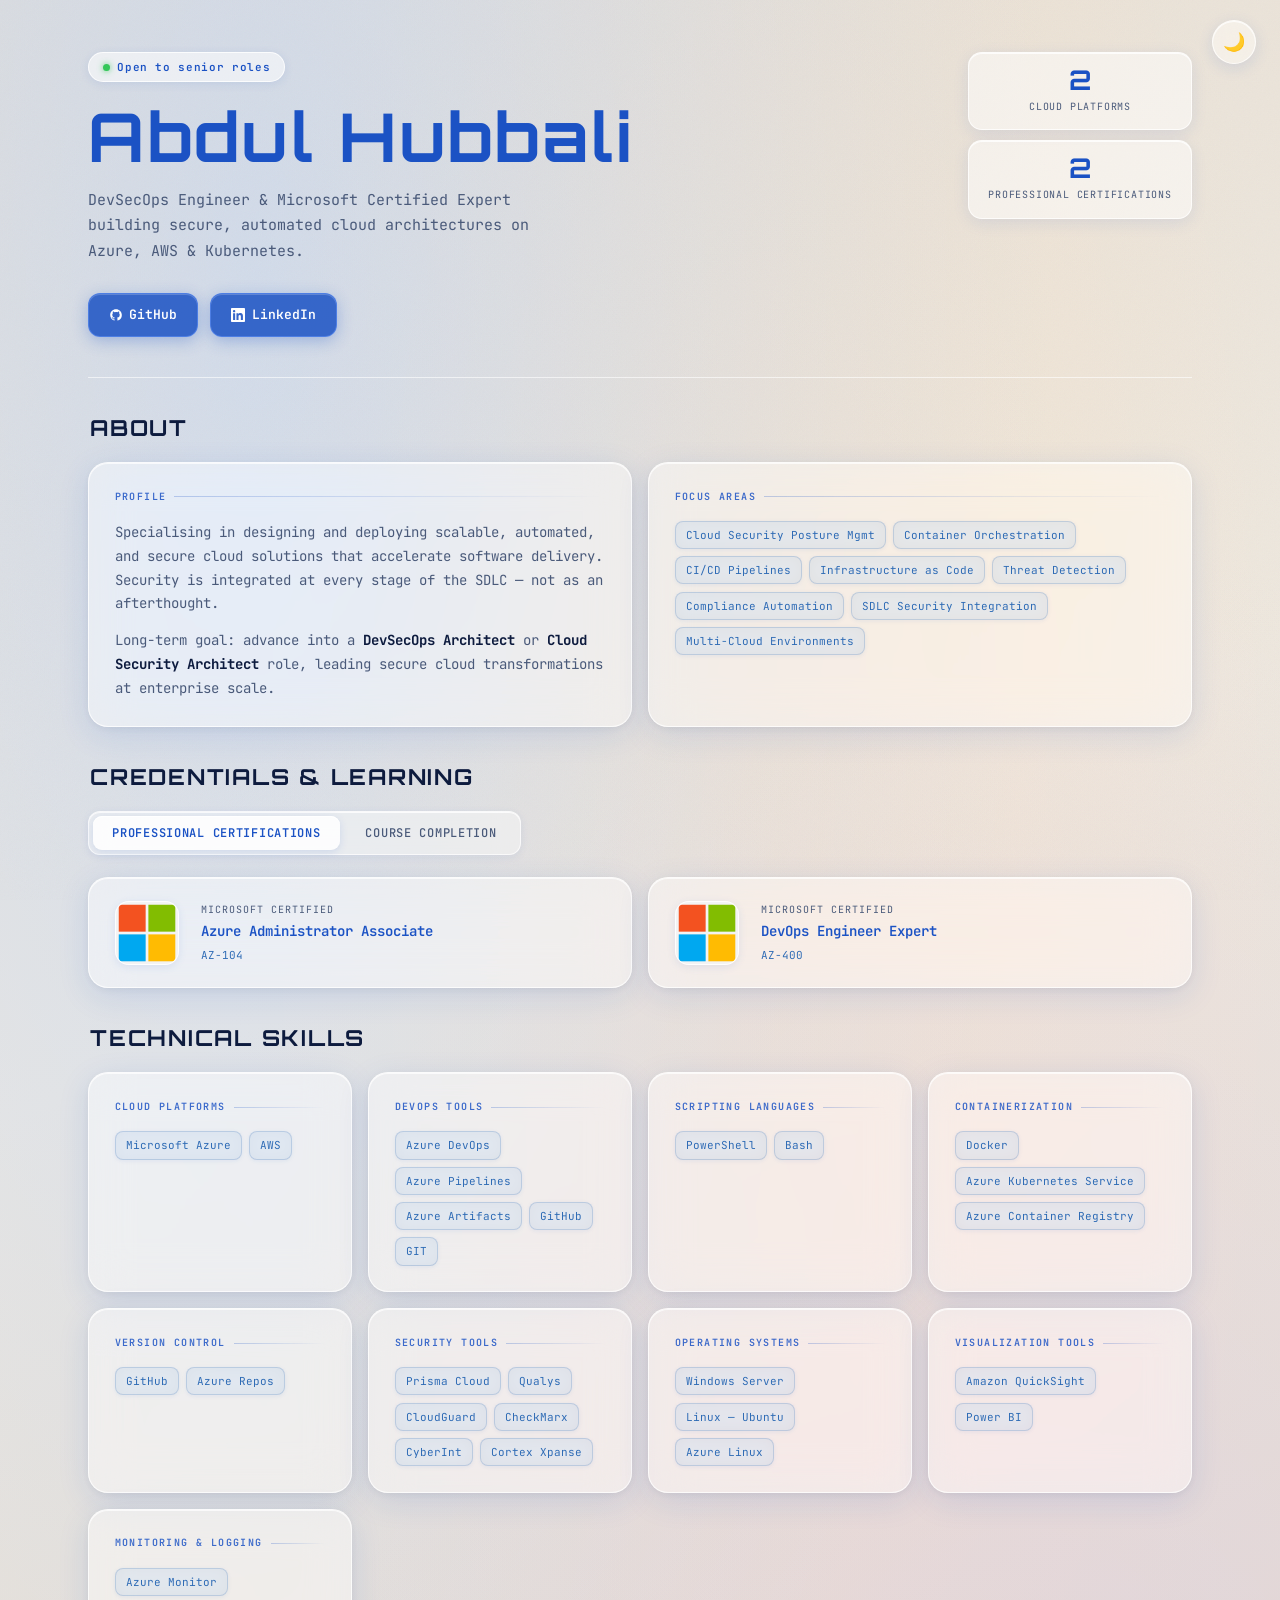
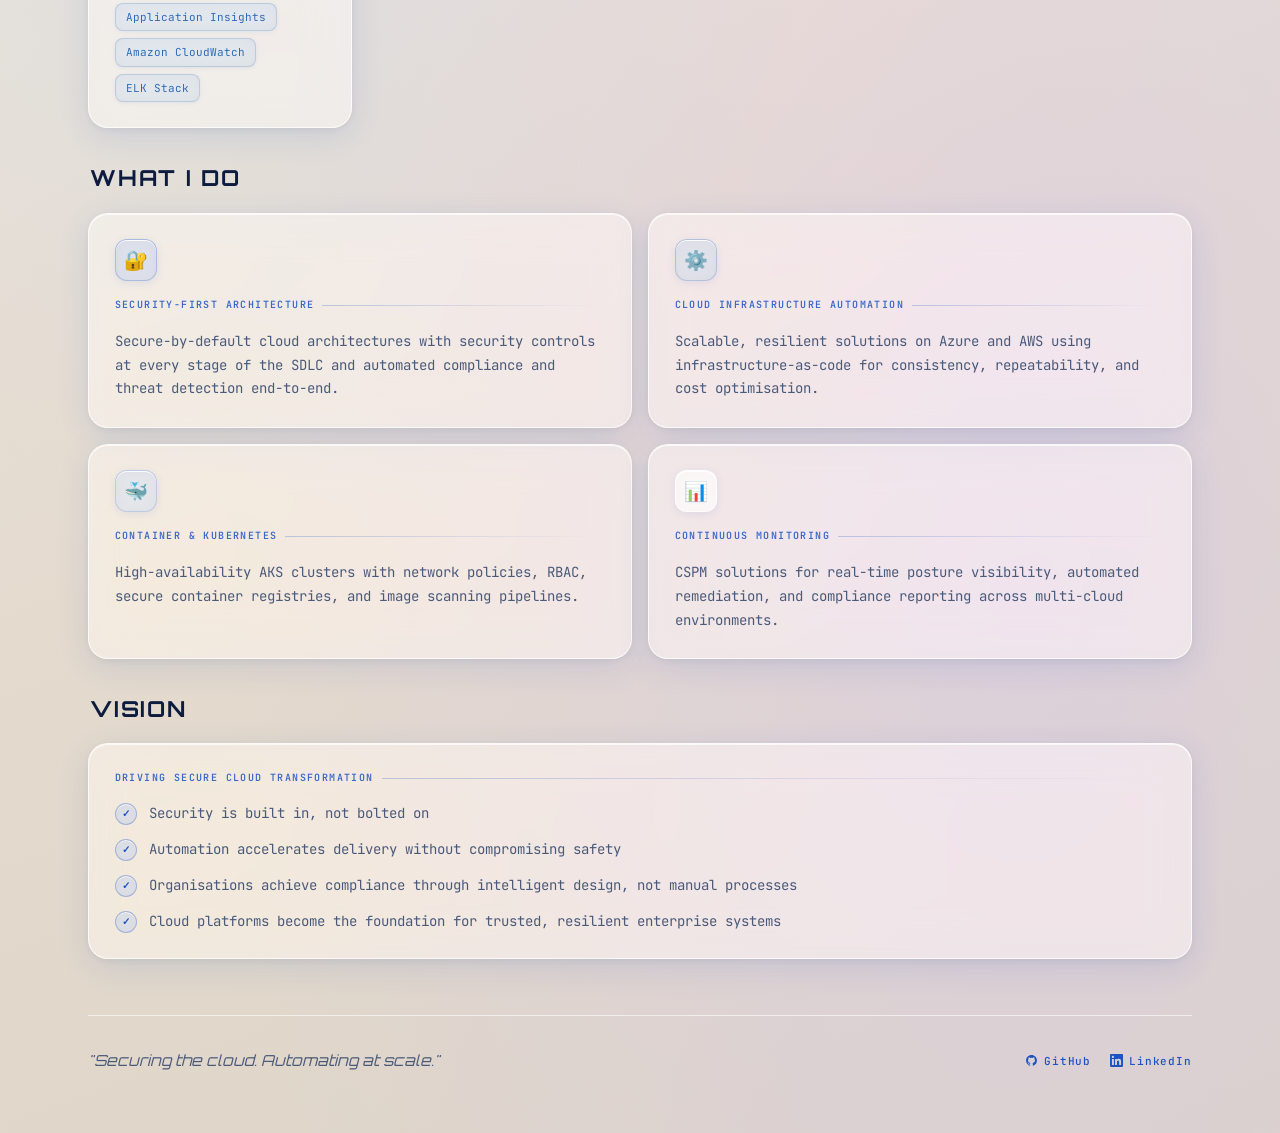
==== commit 6ae0cbc2: "update ui" ====
--- a/index.html
+++ b/index.html
@@ -311,12 +311,12 @@
       <div class="modal-body">
         <div style="display: grid; grid-template-columns: 1fr 1fr; gap: 2rem; padding: 2rem 0;">
           <div style="text-align: center;">
-            <div style="width: 140px; height: 140px; margin: 0 auto; display: flex; align-items: center; justify-content: center; background: rgba(27, 82, 196, 0.08); border: 2px solid rgba(27, 82, 196, 0.3); border-radius: 12px; box-shadow: 0 0 50px rgba(27, 82, 196, 0.35);">
+            <div style="width: 140px; height: 140px; margin: 0 auto; display: flex; align-items: center; justify-content: center; background: rgba(27, 82, 196, 0.08); border: 2px solid rgba(27, 82, 196, 0.3); border-radius: 12px;">
               <img src="logos/aws.png" alt="Amazon AWS" style="width: 100px; height: 100px; object-fit: contain;">
             </div>
           </div>
           <div style="text-align: center;">
-            <div style="width: 140px; height: 140px; margin: 0 auto; display: flex; align-items: center; justify-content: center; background: rgba(27, 82, 196, 0.08); border: 2px solid rgba(27, 82, 196, 0.3); border-radius: 12px; box-shadow: 0 0 50px rgba(27, 82, 196, 0.35);">
+            <div style="width: 140px; height: 140px; margin: 0 auto; display: flex; align-items: center; justify-content: center; background: rgba(27, 82, 196, 0.08); border: 2px solid rgba(27, 82, 196, 0.3); border-radius: 12px;">
               <img src="logos/azure.png" alt="Microsoft Azure" style="width: 100px; height: 100px; object-fit: contain;">
             </div>
           </div>
@@ -337,12 +337,12 @@
       <div class="modal-body">
         <div style="display: grid; grid-template-columns: 1fr 1fr; gap: 2rem; padding: 2rem 0;">
           <div style="text-align: center;">
-            <div style="width: 140px; height: 140px; margin: 0 auto 1.5rem; display: flex; align-items: center; justify-content: center; background: rgba(27, 82, 196, 0.08); border: 2px solid rgba(27, 82, 196, 0.3); border-radius: 12px; box-shadow: 0 0 50px rgba(27, 82, 196, 0.35);">
+            <div style="width: 140px; height: 140px; margin: 0 auto 1.5rem; display: flex; align-items: center; justify-content: center; background: rgba(27, 82, 196, 0.08); border: 2px solid rgba(27, 82, 196, 0.3); border-radius: 12px;">
               <img src="logos/microsoft-certified-associate-badge.svg" alt="AZ-104" style="width: 120px; height: 120px; object-fit: contain;">
             </div>
           </div>
           <div style="text-align: center;">
-            <div style="width: 140px; height: 140px; margin: 0 auto 1.5rem; display: flex; align-items: center; justify-content: center; background: rgba(27, 82, 196, 0.08); border: 2px solid rgba(27, 82, 196, 0.3); border-radius: 12px; box-shadow: 0 0 50px rgba(27, 82, 196, 0.35);">
+            <div style="width: 140px; height: 140px; margin: 0 auto 1.5rem; display: flex; align-items: center; justify-content: center; background: rgba(27, 82, 196, 0.08); border: 2px solid rgba(27, 82, 196, 0.3); border-radius: 12px;">
               <img src="logos/microsoft-certified-expert-badge.svg" alt="AZ-400" style="width: 120px; height: 120px; object-fit: contain;">
             </div>
           </div>
@@ -438,6 +438,7 @@
       az104: {
         title: 'Azure Administrator Associate',
         id: 'AZ-104',
+        issuer: 'Microsoft Corporation',
         url: 'https://learn.microsoft.com/en-us/users/abdulhubbali/credentials/14fe230f17f3ace6',
         badge: 'logos/microsoft-certified-associate-badge.svg',
         desc: 'Demonstrates skills and knowledge to implement, manage, and monitor identity, governance, storage, compute, and virtual networks in a cloud environment.'
@@ -445,6 +446,7 @@
       az400: {
         title: 'DevOps Engineer Expert',
         id: 'AZ-400',
+        issuer: 'Microsoft Corporation',
         url: 'https://learn.microsoft.com/en-in/users/abdulhubbali/credentials/86cb8c4fae12992e',
         badge: 'logos/microsoft-certified-expert-badge.svg',
         desc: 'Demonstrates the ability to combine people, process, and technologies to continuously deliver valuable products and services that meet end user needs and business objectives.'
@@ -490,11 +492,11 @@
       const c = certs[key];
       const overlay = document.getElementById('certModal');
       document.getElementById('modalTitle').textContent = c.title;
-      document.getElementById('modalCertId').textContent = c.id;
+      document.getElementById('modalCertId').textContent = c.issuer;
       document.getElementById('modalBadgeImg').src = 'logos/Microsoft.png';
       document.getElementById('modalBadgeLarge').src = c.badge;
       document.getElementById('modalCredName').textContent = c.title;
-      document.getElementById('modalCredExam').textContent = c.id;
+      document.getElementById('modalCredExam').textContent = c.issuer;
       document.getElementById('modalCredDesc').textContent = c.desc;
       document.getElementById('modalCredBtn').href = c.url;
       document.getElementById('modalOpenLink').href = c.url;
--- a/style.css
+++ b/style.css
@@ -59,9 +59,9 @@
 a:hover { opacity: 0.75; }
 
 .page {
-  max-width: 900px;
+  max-width: 1200px;
   margin: 0 auto;
-  padding: 60px 30px;
+  padding: 20px 48px 60px;
   position: relative;
   z-index: 1;
 }
@@ -88,13 +88,13 @@
    HERO
 ───────────────────────────────────────── */
 .hero {
-  padding: 5rem 0 3.5rem;
+  padding: 2rem 0 2.5rem;
   display: grid;
   grid-template-columns: 1fr auto;
   align-items: start;
   gap: 2rem;
   border-bottom: 1px solid rgba(255, 255, 255, 0.6);
-  margin-bottom: 2.5rem;
+  margin-bottom: 2rem;
   opacity: 0;
   animation: slideDown 0.8s ease-out forwards;
 }
@@ -234,6 +234,10 @@
 .grid-2 { grid-template-columns: repeat(2, 1fr); }
 .grid-3 { grid-template-columns: repeat(3, 1fr); }
 
+@media (min-width: 1100px) {
+  .grid-3 { grid-template-columns: repeat(4, 1fr); }
+}
+
 /* ─────────────────────────────────────────
    CARDS  (glass panels, exactly like iOS widgets)
 ───────────────────────────────────────── */
@@ -344,7 +348,7 @@
   letter-spacing: 0.08em;
   text-transform: uppercase;
   color: var(--text);
-  margin: 2.8rem 0 1rem;
+  margin: 2rem 0 1rem;
   opacity: 0;
   animation: slideUp 0.6s ease-out forwards;
   /* iOS-style small caps section header */
@@ -596,7 +600,7 @@
   gap: 1.2rem;
   padding: 1.4rem 1.6rem;
   border-bottom: 1px solid rgba(255, 255, 255, 0.6);
-  background: rgba(255, 255, 255, 0.3);
+  background: transparent;
 }
 
 .modal-badge {
@@ -1113,10 +1117,10 @@
 [data-theme="dark"] .modal {
   background: rgba(18, 18, 18, 0.96);
   border-color: rgba(255, 255, 255, 0.1);
-  box-shadow: 0 32px 80px rgba(0,0,0,0.7), 0 8px 20px rgba(0,0,0,0.5), inset 0 1px 0 rgba(255,255,255,0.05);
+  box-shadow: 0 32px 80px rgba(0,0,0,0.7), 0 8px 20px rgba(0,0,0,0.5);
 }
 [data-theme="dark"] .modal-header {
-  background: rgba(255, 255, 255, 0.03);
+  background: transparent;
   border-bottom-color: rgba(255, 255, 255, 0.08);
 }
 [data-theme="dark"] .modal-badge {
@@ -1135,6 +1139,7 @@
 [data-theme="dark"] .modal-credential-preview {
   background: rgba(255, 255, 255, 0.03);
   border-color: rgba(255, 255, 255, 0.08);
+  box-shadow: none;
 }
 [data-theme="dark"] .credential-badge-large {
   background: rgba(255, 255, 255, 0.06);
@@ -1194,6 +1199,7 @@
    RESPONSIVE
 ───────────────────────────────────────── */
 @media (max-width: 700px) {
+  .page { padding: 16px 20px 48px; }
   .hero { grid-template-columns: 1fr; }
   .stat-strip { flex-direction: row; }
   .grid-2, .grid-3 { grid-template-columns: 1fr; }
